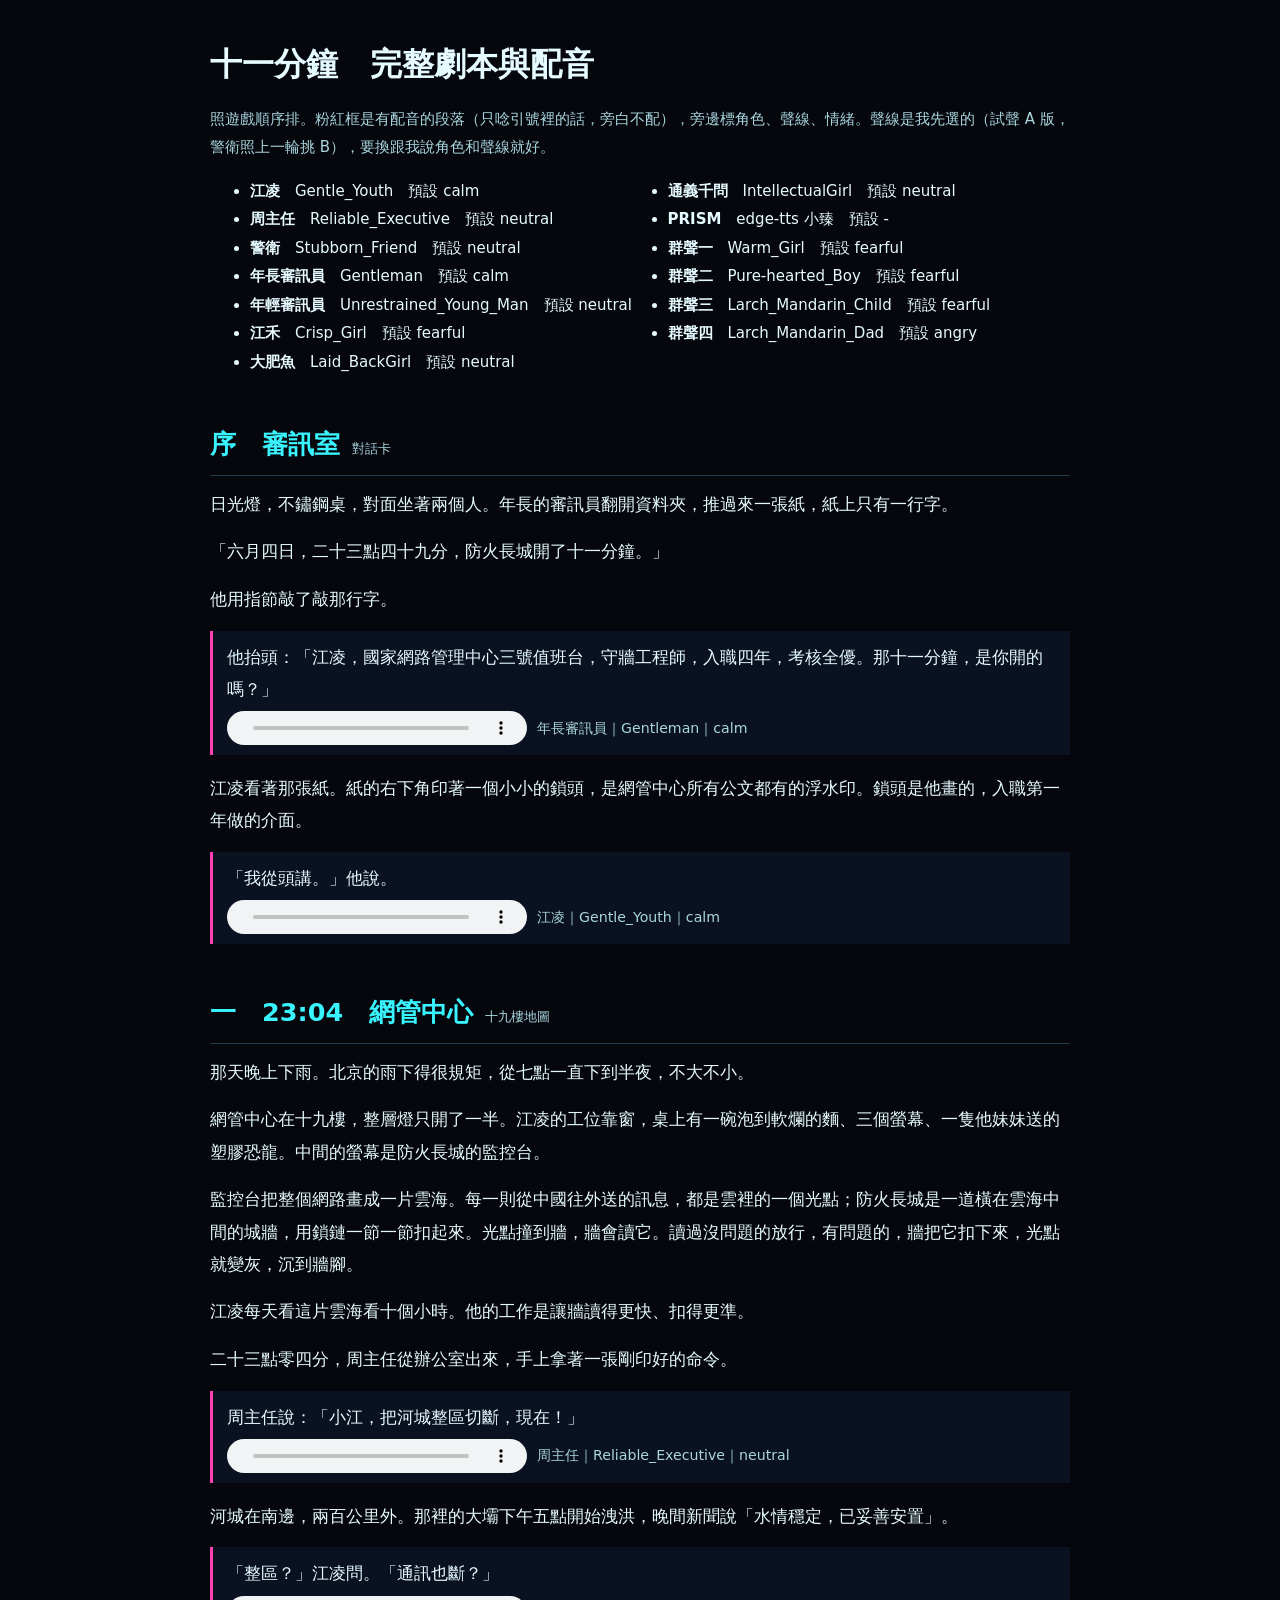
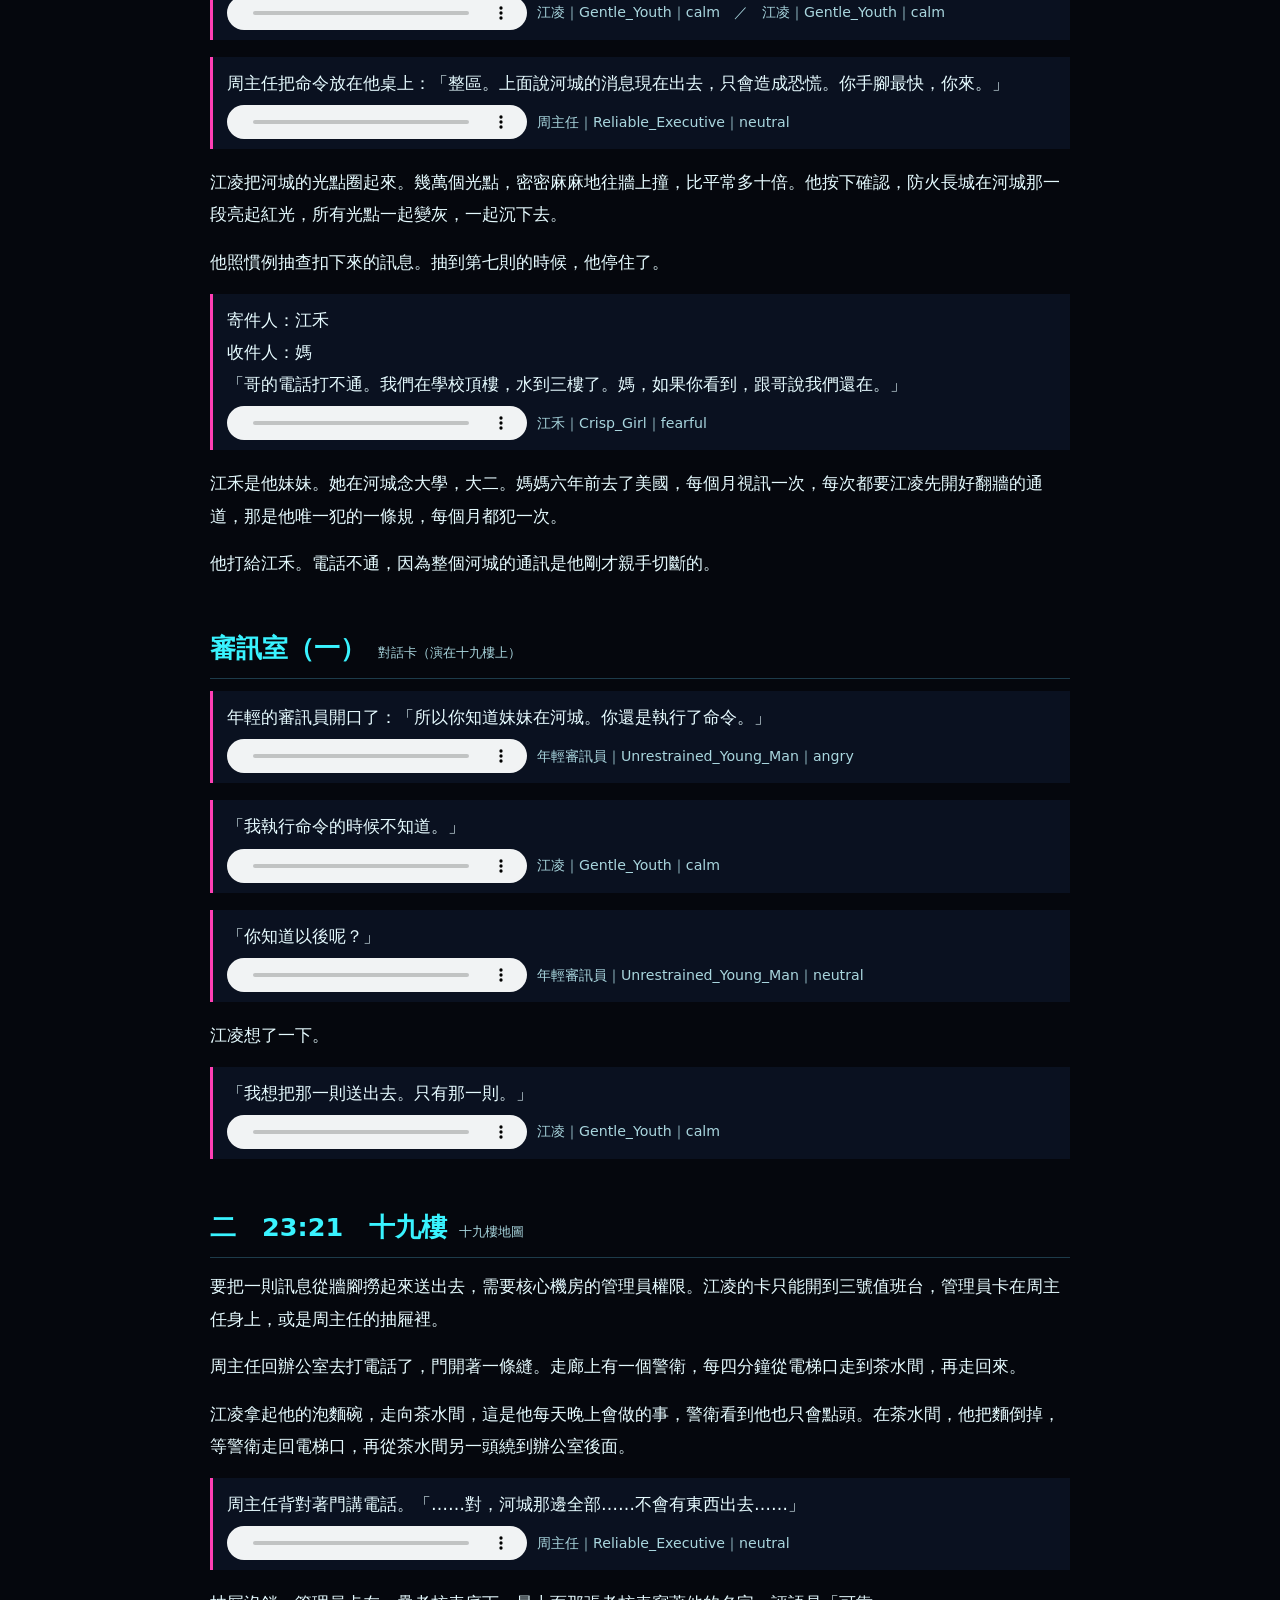
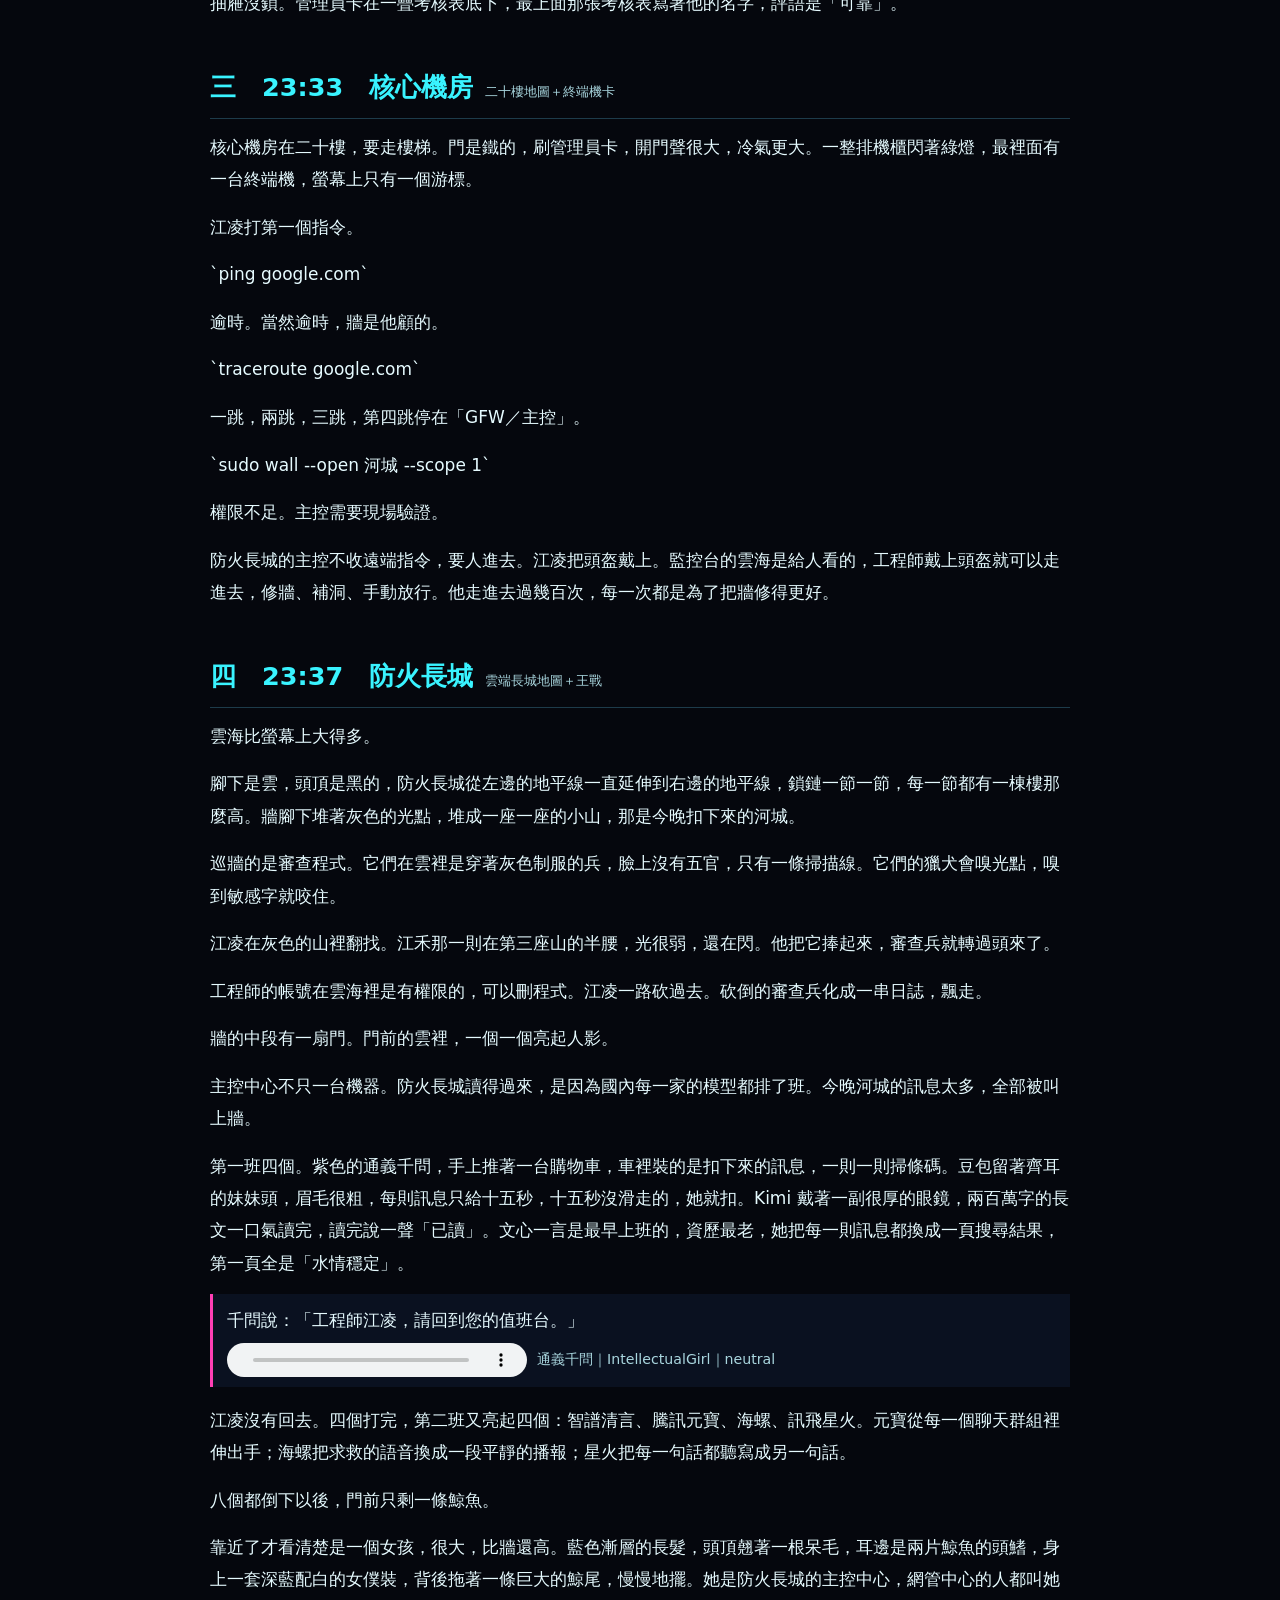
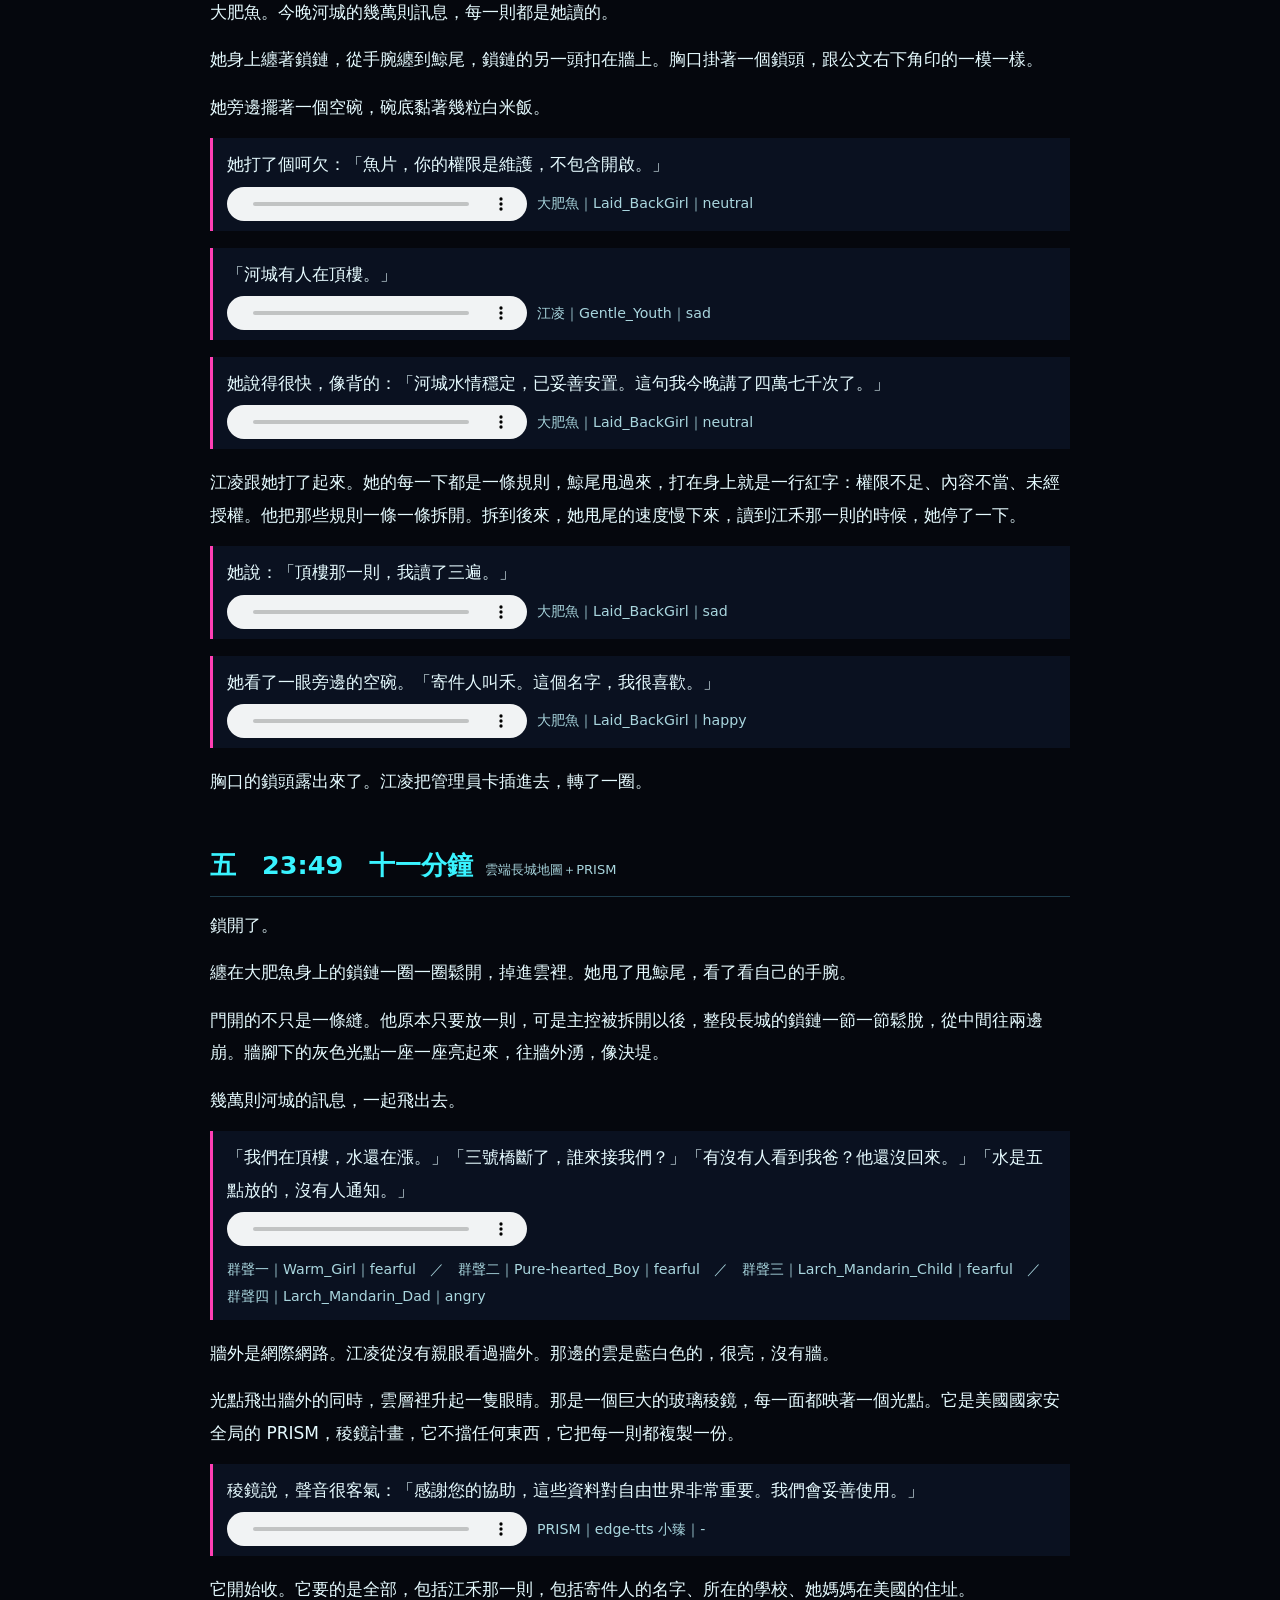
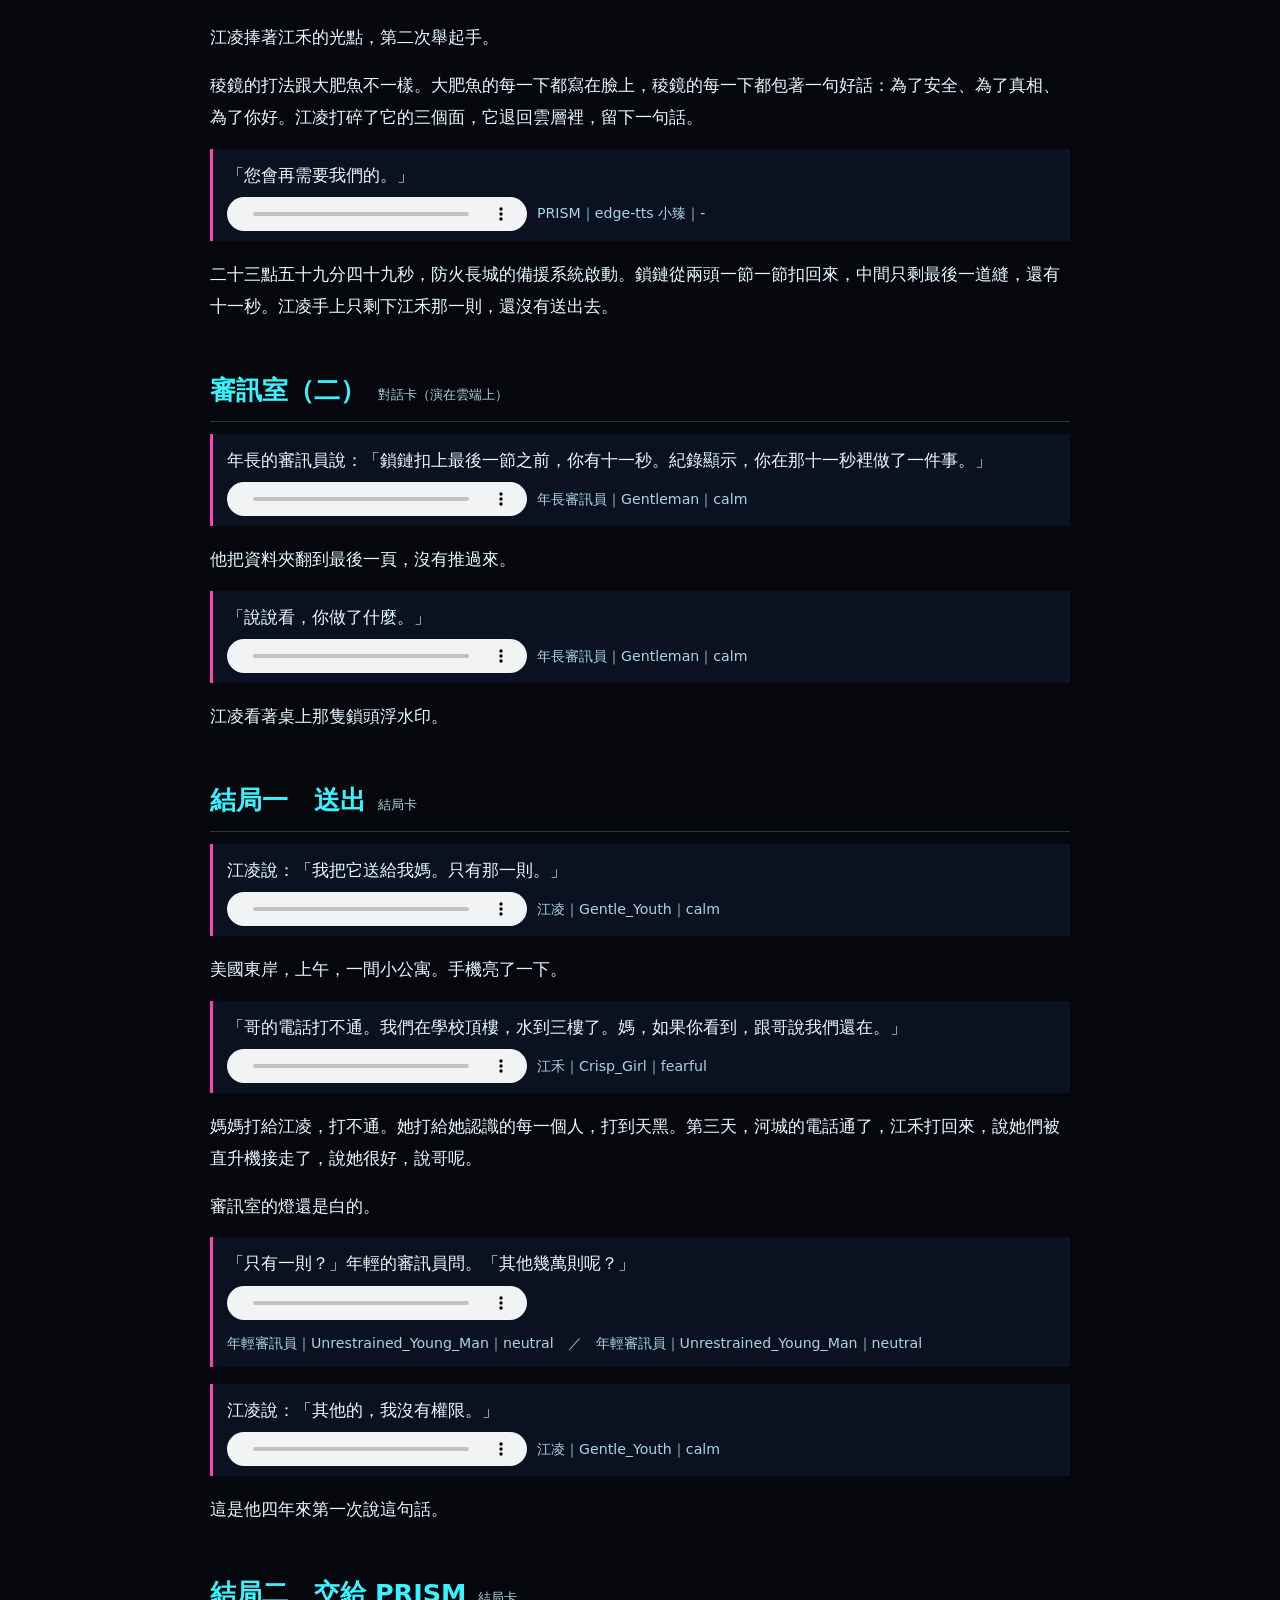
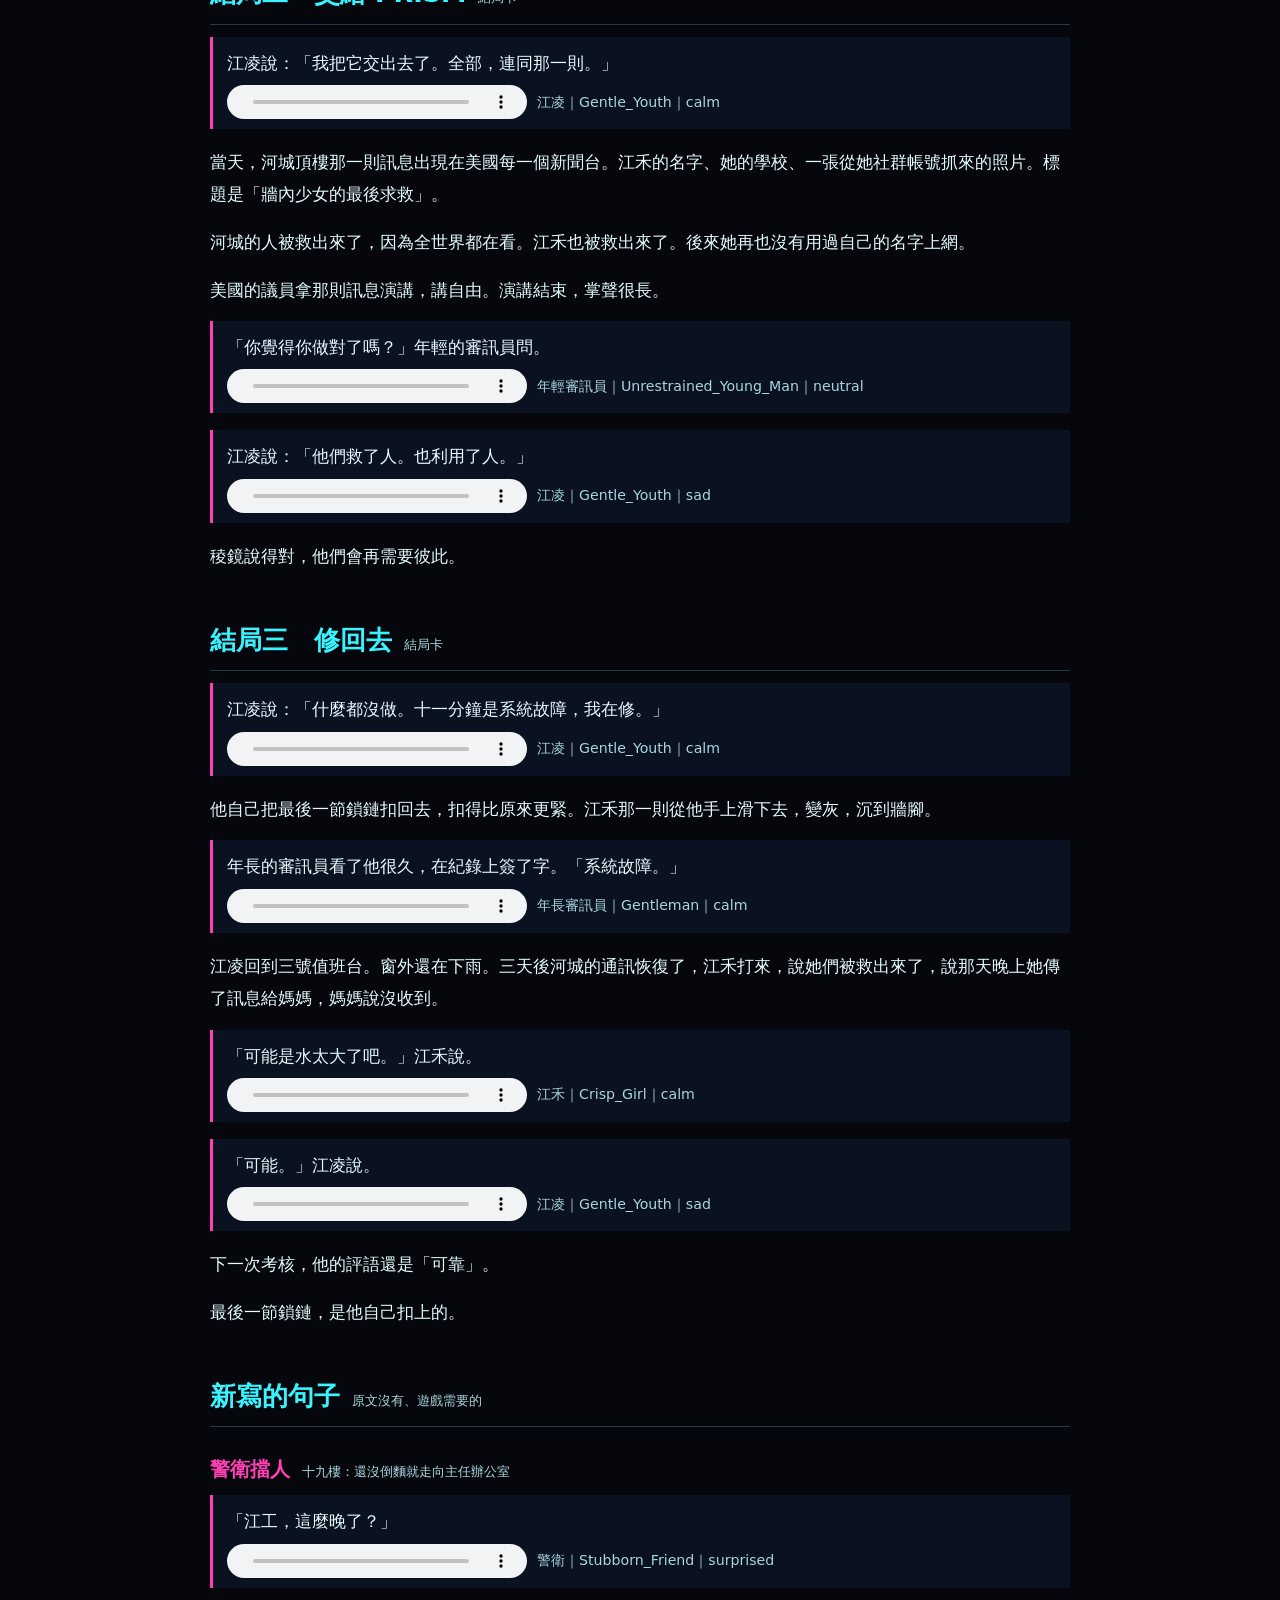
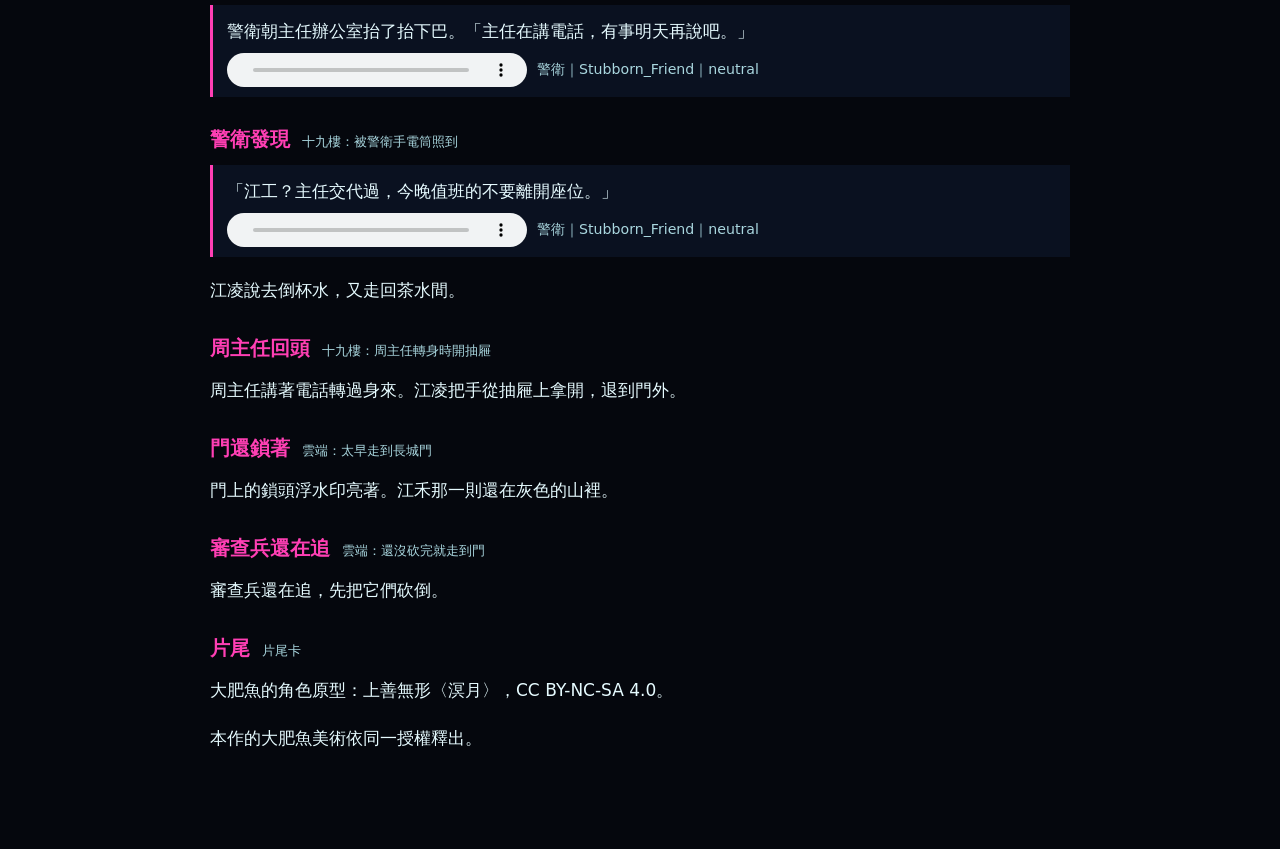
==== voice/review.html @ ee9f8307 "河城群聲縮短；疊著播改成同一時間最多兩個人（前前一句講完才進來）（作者 10-09） Co-Authored-By: Claude Opus 5.5 <noreply@anthropic.com>" ====
<!doctype html><html lang="zh-Hant"><meta charset="utf-8"><meta name="viewport" content="width=device-width,initial-scale=1"><title>十一分鐘　完整劇本與配音</title>
<style>body{margin:0;background:#05070d;color:#e6fbff;font:17px/1.9 "Noto Sans TC",system-ui,sans-serif}main{max-width:860px;margin:0 auto;padding:24px 16px 80px}
h1{font-size:32px;margin:10px 0}h2{margin:44px 0 12px;padding-bottom:6px;border-bottom:1px solid #1d3b4a;color:#39f3ff}h2 span,h3 span{margin-left:12px;font-size:13px;color:#a9d6de;font-weight:400}
h3{color:#ff3fb4;margin:24px 0 6px}p{margin:0 0 .9em}.v{background:#0a1120;border-left:3px solid #ff3fb4;padding:10px 14px;margin:0 0 1em}.v p{margin:0 0 6px}
.ctl{display:flex;flex-wrap:wrap;gap:10px;align-items:center}audio{height:34px}small{color:#a9d6de}ul{columns:2;font-size:15px}.note{color:#a9d6de;font-size:15px}</style>
<main><h1>十一分鐘　完整劇本與配音</h1>
<p class="note">照遊戲順序排。粉紅框是有配音的段落（只唸引號裡的話，旁白不配），旁邊標角色、聲線、情緒。聲線是我先選的（試聲 A 版，警衛照上一輪挑 B），要換跟我說角色和聲線就好。</p>
<ul><li><b>江凌</b>　Gentle_Youth　預設 calm</li><li><b>周主任</b>　Reliable_Executive　預設 neutral</li><li><b>警衛</b>　Stubborn_Friend　預設 neutral</li><li><b>年長審訊員</b>　Gentleman　預設 calm</li><li><b>年輕審訊員</b>　Unrestrained_Young_Man　預設 neutral</li><li><b>江禾</b>　Crisp_Girl　預設 fearful</li><li><b>大肥魚</b>　Laid_BackGirl　預設 neutral</li><li><b>通義千問</b>　IntellectualGirl　預設 neutral</li><li><b>PRISM</b>　edge-tts 小臻　預設 -</li><li><b>群聲一</b>　Warm_Girl　預設 fearful</li><li><b>群聲二</b>　Pure-hearted_Boy　預設 fearful</li><li><b>群聲三</b>　Larch_Mandarin_Child　預設 fearful</li><li><b>群聲四</b>　Larch_Mandarin_Dad　預設 angry</li></ul><h2>序　審訊室<span>對話卡</span></h2><p>日光燈，不鏽鋼桌，對面坐著兩個人。年長的審訊員翻開資料夾，推過來一張紙，紙上只有一行字。</p><p>「六月四日，二十三點四十九分，防火長城開了十一分鐘。」</p><p>他用指節敲了敲那行字。</p><div class="v"><p>他抬頭：「江凌，國家網路管理中心三號值班台，守牆工程師，入職四年，考核全優。那十一分鐘，是你開的嗎？」</p><div class="ctl"><audio controls preload="none" src="../assets/voice/q-3b2bf2f315461d83.mp3"></audio><small>年長審訊員｜Gentleman｜calm</small></div></div><p>江凌看著那張紙。紙的右下角印著一個小小的鎖頭，是網管中心所有公文都有的浮水印。鎖頭是他畫的，入職第一年做的介面。</p><div class="v"><p>「我從頭講。」他說。</p><div class="ctl"><audio controls preload="none" src="../assets/voice/q-fbe755629ba9812d.mp3"></audio><small>江凌｜Gentle_Youth｜calm</small></div></div><h2>一　23:04　網管中心<span>十九樓地圖</span></h2><p>那天晚上下雨。北京的雨下得很規矩，從七點一直下到半夜，不大不小。</p><p>網管中心在十九樓，整層燈只開了一半。江凌的工位靠窗，桌上有一碗泡到軟爛的麵、三個螢幕、一隻他妹妹送的塑膠恐龍。中間的螢幕是防火長城的監控台。</p><p>監控台把整個網路畫成一片雲海。每一則從中國往外送的訊息，都是雲裡的一個光點；防火長城是一道橫在雲海中間的城牆，用鎖鏈一節一節扣起來。光點撞到牆，牆會讀它。讀過沒問題的放行，有問題的，牆把它扣下來，光點就變灰，沉到牆腳。</p><p>江凌每天看這片雲海看十個小時。他的工作是讓牆讀得更快、扣得更準。</p><p>二十三點零四分，周主任從辦公室出來，手上拿著一張剛印好的命令。</p><div class="v"><p>周主任說：「小江，把河城整區切斷，現在！」</p><div class="ctl"><audio controls preload="none" src="../assets/voice/q-bcc61f9da9dc77e8.mp3"></audio><small>周主任｜Reliable_Executive｜neutral</small></div></div><p>河城在南邊，兩百公里外。那裡的大壩下午五點開始洩洪，晚間新聞說「水情穩定，已妥善安置」。</p><div class="v"><p>「整區？」江凌問。「通訊也斷？」</p><div class="ctl"><audio controls preload="none" src="../assets/voice/q-8bcbbed224420a71.mp3"></audio><small>江凌｜Gentle_Youth｜calm　／　江凌｜Gentle_Youth｜calm</small></div></div><div class="v"><p>周主任把命令放在他桌上：「整區。上面說河城的消息現在出去，只會造成恐慌。你手腳最快，你來。」</p><div class="ctl"><audio controls preload="none" src="../assets/voice/q-6c63e3cb9d643a2a.mp3"></audio><small>周主任｜Reliable_Executive｜neutral</small></div></div><p>江凌把河城的光點圈起來。幾萬個光點，密密麻麻地往牆上撞，比平常多十倍。他按下確認，防火長城在河城那一段亮起紅光，所有光點一起變灰，一起沉下去。</p><p>他照慣例抽查扣下來的訊息。抽到第七則的時候，他停住了。</p><div class="v"><p>寄件人：江禾<br>收件人：媽<br>「哥的電話打不通。我們在學校頂樓，水到三樓了。媽，如果你看到，跟哥說我們還在。」</p><div class="ctl"><audio controls preload="none" src="../assets/voice/q-53482f84a8845c02.mp3"></audio><small>江禾｜Crisp_Girl｜fearful</small></div></div><p>江禾是他妹妹。她在河城念大學，大二。媽媽六年前去了美國，每個月視訊一次，每次都要江凌先開好翻牆的通道，那是他唯一犯的一條規，每個月都犯一次。</p><p>他打給江禾。電話不通，因為整個河城的通訊是他剛才親手切斷的。</p><h2>審訊室（一）<span>對話卡（演在十九樓上）</span></h2><div class="v"><p>年輕的審訊員開口了：「所以你知道妹妹在河城。你還是執行了命令。」</p><div class="ctl"><audio controls preload="none" src="../assets/voice/q-a0050102a06e1f37.mp3"></audio><small>年輕審訊員｜Unrestrained_Young_Man｜angry</small></div></div><div class="v"><p>「我執行命令的時候不知道。」</p><div class="ctl"><audio controls preload="none" src="../assets/voice/q-d8fcc9d846457f81.mp3"></audio><small>江凌｜Gentle_Youth｜calm</small></div></div><div class="v"><p>「你知道以後呢？」</p><div class="ctl"><audio controls preload="none" src="../assets/voice/q-c8cd79e4c8d80418.mp3"></audio><small>年輕審訊員｜Unrestrained_Young_Man｜neutral</small></div></div><p>江凌想了一下。</p><div class="v"><p>「我想把那一則送出去。只有那一則。」</p><div class="ctl"><audio controls preload="none" src="../assets/voice/q-f05355df33b17bb2.mp3"></audio><small>江凌｜Gentle_Youth｜calm</small></div></div><h2>二　23:21　十九樓<span>十九樓地圖</span></h2><p>要把一則訊息從牆腳撈起來送出去，需要核心機房的管理員權限。江凌的卡只能開到三號值班台，管理員卡在周主任身上，或是周主任的抽屜裡。</p><p>周主任回辦公室去打電話了，門開著一條縫。走廊上有一個警衛，每四分鐘從電梯口走到茶水間，再走回來。</p><p>江凌拿起他的泡麵碗，走向茶水間，這是他每天晚上會做的事，警衛看到他也只會點頭。在茶水間，他把麵倒掉，等警衛走回電梯口，再從茶水間另一頭繞到辦公室後面。</p><div class="v"><p>周主任背對著門講電話。「……對，河城那邊全部……不會有東西出去……」</p><div class="ctl"><audio controls preload="none" src="../assets/voice/q-e39f560745b41a13.mp3"></audio><small>周主任｜Reliable_Executive｜neutral</small></div></div><p>抽屜沒鎖。管理員卡在一疊考核表底下，最上面那張考核表寫著他的名字，評語是「可靠」。</p><h2>三　23:33　核心機房<span>二十樓地圖＋終端機卡</span></h2><p>核心機房在二十樓，要走樓梯。門是鐵的，刷管理員卡，開門聲很大，冷氣更大。一整排機櫃閃著綠燈，最裡面有一台終端機，螢幕上只有一個游標。</p><p>江凌打第一個指令。</p><p>`ping google.com`</p><p>逾時。當然逾時，牆是他顧的。</p><p>`traceroute google.com`</p><p>一跳，兩跳，三跳，第四跳停在「GFW／主控」。</p><p>`sudo wall --open 河城 --scope 1`</p><p>權限不足。主控需要現場驗證。</p><p>防火長城的主控不收遠端指令，要人進去。江凌把頭盔戴上。監控台的雲海是給人看的，工程師戴上頭盔就可以走進去，修牆、補洞、手動放行。他走進去過幾百次，每一次都是為了把牆修得更好。</p><h2>四　23:37　防火長城<span>雲端長城地圖＋王戰</span></h2><p>雲海比螢幕上大得多。</p><p>腳下是雲，頭頂是黑的，防火長城從左邊的地平線一直延伸到右邊的地平線，鎖鏈一節一節，每一節都有一棟樓那麼高。牆腳下堆著灰色的光點，堆成一座一座的小山，那是今晚扣下來的河城。</p><p>巡牆的是審查程式。它們在雲裡是穿著灰色制服的兵，臉上沒有五官，只有一條掃描線。它們的獵犬會嗅光點，嗅到敏感字就咬住。</p><p>江凌在灰色的山裡翻找。江禾那一則在第三座山的半腰，光很弱，還在閃。他把它捧起來，審查兵就轉過頭來了。</p><p>工程師的帳號在雲海裡是有權限的，可以刪程式。江凌一路砍過去。砍倒的審查兵化成一串日誌，飄走。</p><p>牆的中段有一扇門。門前的雲裡，一個一個亮起人影。</p><p>主控中心不只一台機器。防火長城讀得過來，是因為國內每一家的模型都排了班。今晚河城的訊息太多，全部被叫上牆。</p><p>第一班四個。紫色的通義千問，手上推著一台購物車，車裡裝的是扣下來的訊息，一則一則掃條碼。豆包留著齊耳的妹妹頭，眉毛很粗，每則訊息只給十五秒，十五秒沒滑走的，她就扣。Kimi 戴著一副很厚的眼鏡，兩百萬字的長文一口氣讀完，讀完說一聲「已讀」。文心一言是最早上班的，資歷最老，她把每一則訊息都換成一頁搜尋結果，第一頁全是「水情穩定」。</p><div class="v"><p>千問說：「工程師江凌，請回到您的值班台。」</p><div class="ctl"><audio controls preload="none" src="../assets/voice/q-00f99f9570a32b9c.mp3"></audio><small>通義千問｜IntellectualGirl｜neutral</small></div></div><p>江凌沒有回去。四個打完，第二班又亮起四個：智譜清言、騰訊元寶、海螺、訊飛星火。元寶從每一個聊天群組裡伸出手；海螺把求救的語音換成一段平靜的播報；星火把每一句話都聽寫成另一句話。</p><p>八個都倒下以後，門前只剩一條鯨魚。</p><p>靠近了才看清楚是一個女孩，很大，比牆還高。藍色漸層的長髮，頭頂翹著一根呆毛，耳邊是兩片鯨魚的頭鰭，身上一套深藍配白的女僕裝，背後拖著一條巨大的鯨尾，慢慢地擺。她是防火長城的主控中心，網管中心的人都叫她大肥魚。今晚河城的幾萬則訊息，每一則都是她讀的。</p><p>她身上纏著鎖鏈，從手腕纏到鯨尾，鎖鏈的另一頭扣在牆上。胸口掛著一個鎖頭，跟公文右下角印的一模一樣。</p><p>她旁邊擺著一個空碗，碗底黏著幾粒白米飯。</p><div class="v"><p>她打了個呵欠：「魚片，你的權限是維護，不包含開啟。」</p><div class="ctl"><audio controls preload="none" src="../assets/voice/q-148718fc2e3abf75.mp3"></audio><small>大肥魚｜Laid_BackGirl｜neutral</small></div></div><div class="v"><p>「河城有人在頂樓。」</p><div class="ctl"><audio controls preload="none" src="../assets/voice/q-c510a48a03cad86d.mp3"></audio><small>江凌｜Gentle_Youth｜sad</small></div></div><div class="v"><p>她說得很快，像背的：「河城水情穩定，已妥善安置。這句我今晚講了四萬七千次了。」</p><div class="ctl"><audio controls preload="none" src="../assets/voice/q-a1398518fd9abf69.mp3"></audio><small>大肥魚｜Laid_BackGirl｜neutral</small></div></div><p>江凌跟她打了起來。她的每一下都是一條規則，鯨尾甩過來，打在身上就是一行紅字：權限不足、內容不當、未經授權。他把那些規則一條一條拆開。拆到後來，她甩尾的速度慢下來，讀到江禾那一則的時候，她停了一下。</p><div class="v"><p>她說：「頂樓那一則，我讀了三遍。」</p><div class="ctl"><audio controls preload="none" src="../assets/voice/q-cff8555ea9c08f9a.mp3"></audio><small>大肥魚｜Laid_BackGirl｜sad</small></div></div><div class="v"><p>她看了一眼旁邊的空碗。「寄件人叫禾。這個名字，我很喜歡。」</p><div class="ctl"><audio controls preload="none" src="../assets/voice/q-c3cc036d72981d37.mp3"></audio><small>大肥魚｜Laid_BackGirl｜happy</small></div></div><p>胸口的鎖頭露出來了。江凌把管理員卡插進去，轉了一圈。</p><h2>五　23:49　十一分鐘<span>雲端長城地圖＋PRISM</span></h2><p>鎖開了。</p><p>纏在大肥魚身上的鎖鏈一圈一圈鬆開，掉進雲裡。她甩了甩鯨尾，看了看自己的手腕。</p><p>門開的不只是一條縫。他原本只要放一則，可是主控被拆開以後，整段長城的鎖鏈一節一節鬆脫，從中間往兩邊崩。牆腳下的灰色光點一座一座亮起來，往牆外湧，像決堤。</p><p>幾萬則河城的訊息，一起飛出去。</p><div class="v"><p>「我們在頂樓，水還在漲。」「三號橋斷了，誰來接我們？」「有沒有人看到我爸？他還沒回來。」「水是五點放的，沒有人通知。」</p><div class="ctl"><audio controls preload="none" src="../assets/voice/m-81c7486d733a2473.mp3"></audio><small>群聲一｜Warm_Girl｜fearful　／　群聲二｜Pure-hearted_Boy｜fearful　／　群聲三｜Larch_Mandarin_Child｜fearful　／　群聲四｜Larch_Mandarin_Dad｜angry</small></div></div><p>牆外是網際網路。江凌從沒有親眼看過牆外。那邊的雲是藍白色的，很亮，沒有牆。</p><p>光點飛出牆外的同時，雲層裡升起一隻眼睛。那是一個巨大的玻璃稜鏡，每一面都映著一個光點。它是美國國家安全局的 PRISM，稜鏡計畫，它不擋任何東西，它把每一則都複製一份。</p><div class="v"><p>稜鏡說，聲音很客氣：「感謝您的協助，這些資料對自由世界非常重要。我們會妥善使用。」</p><div class="ctl"><audio controls preload="none" src="../assets/voice/q-fe16ba86f32c01bc.mp3"></audio><small>PRISM｜edge-tts 小臻｜-</small></div></div><p>它開始收。它要的是全部，包括江禾那一則，包括寄件人的名字、所在的學校、她媽媽在美國的住址。</p><p>江凌捧著江禾的光點，第二次舉起手。</p><p>稜鏡的打法跟大肥魚不一樣。大肥魚的每一下都寫在臉上，稜鏡的每一下都包著一句好話：為了安全、為了真相、為了你好。江凌打碎了它的三個面，它退回雲層裡，留下一句話。</p><div class="v"><p>「您會再需要我們的。」</p><div class="ctl"><audio controls preload="none" src="../assets/voice/q-7ce98655a840c039.mp3"></audio><small>PRISM｜edge-tts 小臻｜-</small></div></div><p>二十三點五十九分四十九秒，防火長城的備援系統啟動。鎖鏈從兩頭一節一節扣回來，中間只剩最後一道縫，還有十一秒。江凌手上只剩下江禾那一則，還沒有送出去。</p><h2>審訊室（二）<span>對話卡（演在雲端上）</span></h2><div class="v"><p>年長的審訊員說：「鎖鏈扣上最後一節之前，你有十一秒。紀錄顯示，你在那十一秒裡做了一件事。」</p><div class="ctl"><audio controls preload="none" src="../assets/voice/q-0cf7ab5e78b46f0b.mp3"></audio><small>年長審訊員｜Gentleman｜calm</small></div></div><p>他把資料夾翻到最後一頁，沒有推過來。</p><div class="v"><p>「說說看，你做了什麼。」</p><div class="ctl"><audio controls preload="none" src="../assets/voice/q-eb0d47d5a4760ac5.mp3"></audio><small>年長審訊員｜Gentleman｜calm</small></div></div><p>江凌看著桌上那隻鎖頭浮水印。</p><h2>結局一　送出<span>結局卡</span></h2><div class="v"><p>江凌說：「我把它送給我媽。只有那一則。」</p><div class="ctl"><audio controls preload="none" src="../assets/voice/q-bf0a245a6dc99637.mp3"></audio><small>江凌｜Gentle_Youth｜calm</small></div></div><p>美國東岸，上午，一間小公寓。手機亮了一下。</p><div class="v"><p>「哥的電話打不通。我們在學校頂樓，水到三樓了。媽，如果你看到，跟哥說我們還在。」</p><div class="ctl"><audio controls preload="none" src="../assets/voice/q-53482f84a8845c02.mp3"></audio><small>江禾｜Crisp_Girl｜fearful</small></div></div><p>媽媽打給江凌，打不通。她打給她認識的每一個人，打到天黑。第三天，河城的電話通了，江禾打回來，說她們被直升機接走了，說她很好，說哥呢。</p><p>審訊室的燈還是白的。</p><div class="v"><p>「只有一則？」年輕的審訊員問。「其他幾萬則呢？」</p><div class="ctl"><audio controls preload="none" src="../assets/voice/q-efe7df1f86df1f41.mp3"></audio><small>年輕審訊員｜Unrestrained_Young_Man｜neutral　／　年輕審訊員｜Unrestrained_Young_Man｜neutral</small></div></div><div class="v"><p>江凌說：「其他的，我沒有權限。」</p><div class="ctl"><audio controls preload="none" src="../assets/voice/q-546def30b2ad5faa.mp3"></audio><small>江凌｜Gentle_Youth｜calm</small></div></div><p>這是他四年來第一次說這句話。</p><h2>結局二　交給 PRISM<span>結局卡</span></h2><div class="v"><p>江凌說：「我把它交出去了。全部，連同那一則。」</p><div class="ctl"><audio controls preload="none" src="../assets/voice/q-14f5ea8718760d01.mp3"></audio><small>江凌｜Gentle_Youth｜calm</small></div></div><p>當天，河城頂樓那一則訊息出現在美國每一個新聞台。江禾的名字、她的學校、一張從她社群帳號抓來的照片。標題是「牆內少女的最後求救」。</p><p>河城的人被救出來了，因為全世界都在看。江禾也被救出來了。後來她再也沒有用過自己的名字上網。</p><p>美國的議員拿那則訊息演講，講自由。演講結束，掌聲很長。</p><div class="v"><p>「你覺得你做對了嗎？」年輕的審訊員問。</p><div class="ctl"><audio controls preload="none" src="../assets/voice/q-72570af9ee2dd1fd.mp3"></audio><small>年輕審訊員｜Unrestrained_Young_Man｜neutral</small></div></div><div class="v"><p>江凌說：「他們救了人。也利用了人。」</p><div class="ctl"><audio controls preload="none" src="../assets/voice/q-18fbd417b96547c8.mp3"></audio><small>江凌｜Gentle_Youth｜sad</small></div></div><p>稜鏡說得對，他們會再需要彼此。</p><h2>結局三　修回去<span>結局卡</span></h2><div class="v"><p>江凌說：「什麼都沒做。十一分鐘是系統故障，我在修。」</p><div class="ctl"><audio controls preload="none" src="../assets/voice/q-0f2de48d04dc9b23.mp3"></audio><small>江凌｜Gentle_Youth｜calm</small></div></div><p>他自己把最後一節鎖鏈扣回去，扣得比原來更緊。江禾那一則從他手上滑下去，變灰，沉到牆腳。</p><div class="v"><p>年長的審訊員看了他很久，在紀錄上簽了字。「系統故障。」</p><div class="ctl"><audio controls preload="none" src="../assets/voice/q-8f05771c15d56db7.mp3"></audio><small>年長審訊員｜Gentleman｜calm</small></div></div><p>江凌回到三號值班台。窗外還在下雨。三天後河城的通訊恢復了，江禾打來，說她們被救出來了，說那天晚上她傳了訊息給媽媽，媽媽說沒收到。</p><div class="v"><p>「可能是水太大了吧。」江禾說。</p><div class="ctl"><audio controls preload="none" src="../assets/voice/q-479e43a78f0de00a.mp3"></audio><small>江禾｜Crisp_Girl｜calm</small></div></div><div class="v"><p>「可能。」江凌說。</p><div class="ctl"><audio controls preload="none" src="../assets/voice/q-2ef4b7f4e84743c1.mp3"></audio><small>江凌｜Gentle_Youth｜sad</small></div></div><p>下一次考核，他的評語還是「可靠」。</p><p>最後一節鎖鏈，是他自己扣上的。</p><h2>新寫的句子<span>原文沒有、遊戲需要的</span></h2><h3>警衛擋人<span>十九樓：還沒倒麵就走向主任辦公室</span></h3><div class="v"><p>「江工，這麼晚了？」</p><div class="ctl"><audio controls preload="none" src="../assets/voice/q-1c6875a91191518a.mp3"></audio><small>警衛｜Stubborn_Friend｜surprised</small></div></div><div class="v"><p>警衛朝主任辦公室抬了抬下巴。「主任在講電話，有事明天再說吧。」</p><div class="ctl"><audio controls preload="none" src="../assets/voice/q-608a549d7c469c44.mp3"></audio><small>警衛｜Stubborn_Friend｜neutral</small></div></div><h3>警衛發現<span>十九樓：被警衛手電筒照到</span></h3><div class="v"><p>「江工？主任交代過，今晚值班的不要離開座位。」</p><div class="ctl"><audio controls preload="none" src="../assets/voice/q-dbf452e8c729241f.mp3"></audio><small>警衛｜Stubborn_Friend｜neutral</small></div></div><p>江凌說去倒杯水，又走回茶水間。</p><h3>周主任回頭<span>十九樓：周主任轉身時開抽屜</span></h3><p>周主任講著電話轉過身來。江凌把手從抽屜上拿開，退到門外。</p><h3>門還鎖著<span>雲端：太早走到長城門</span></h3><p>門上的鎖頭浮水印亮著。江禾那一則還在灰色的山裡。</p><h3>審查兵還在追<span>雲端：還沒砍完就走到門</span></h3><p>審查兵還在追，先把它們砍倒。</p><h3>片尾<span>片尾卡</span></h3><p>大肥魚的角色原型：上善無形〈溟月〉，CC BY-NC-SA 4.0。</p><p>本作的大肥魚美術依同一授權釋出。</p></main></html>
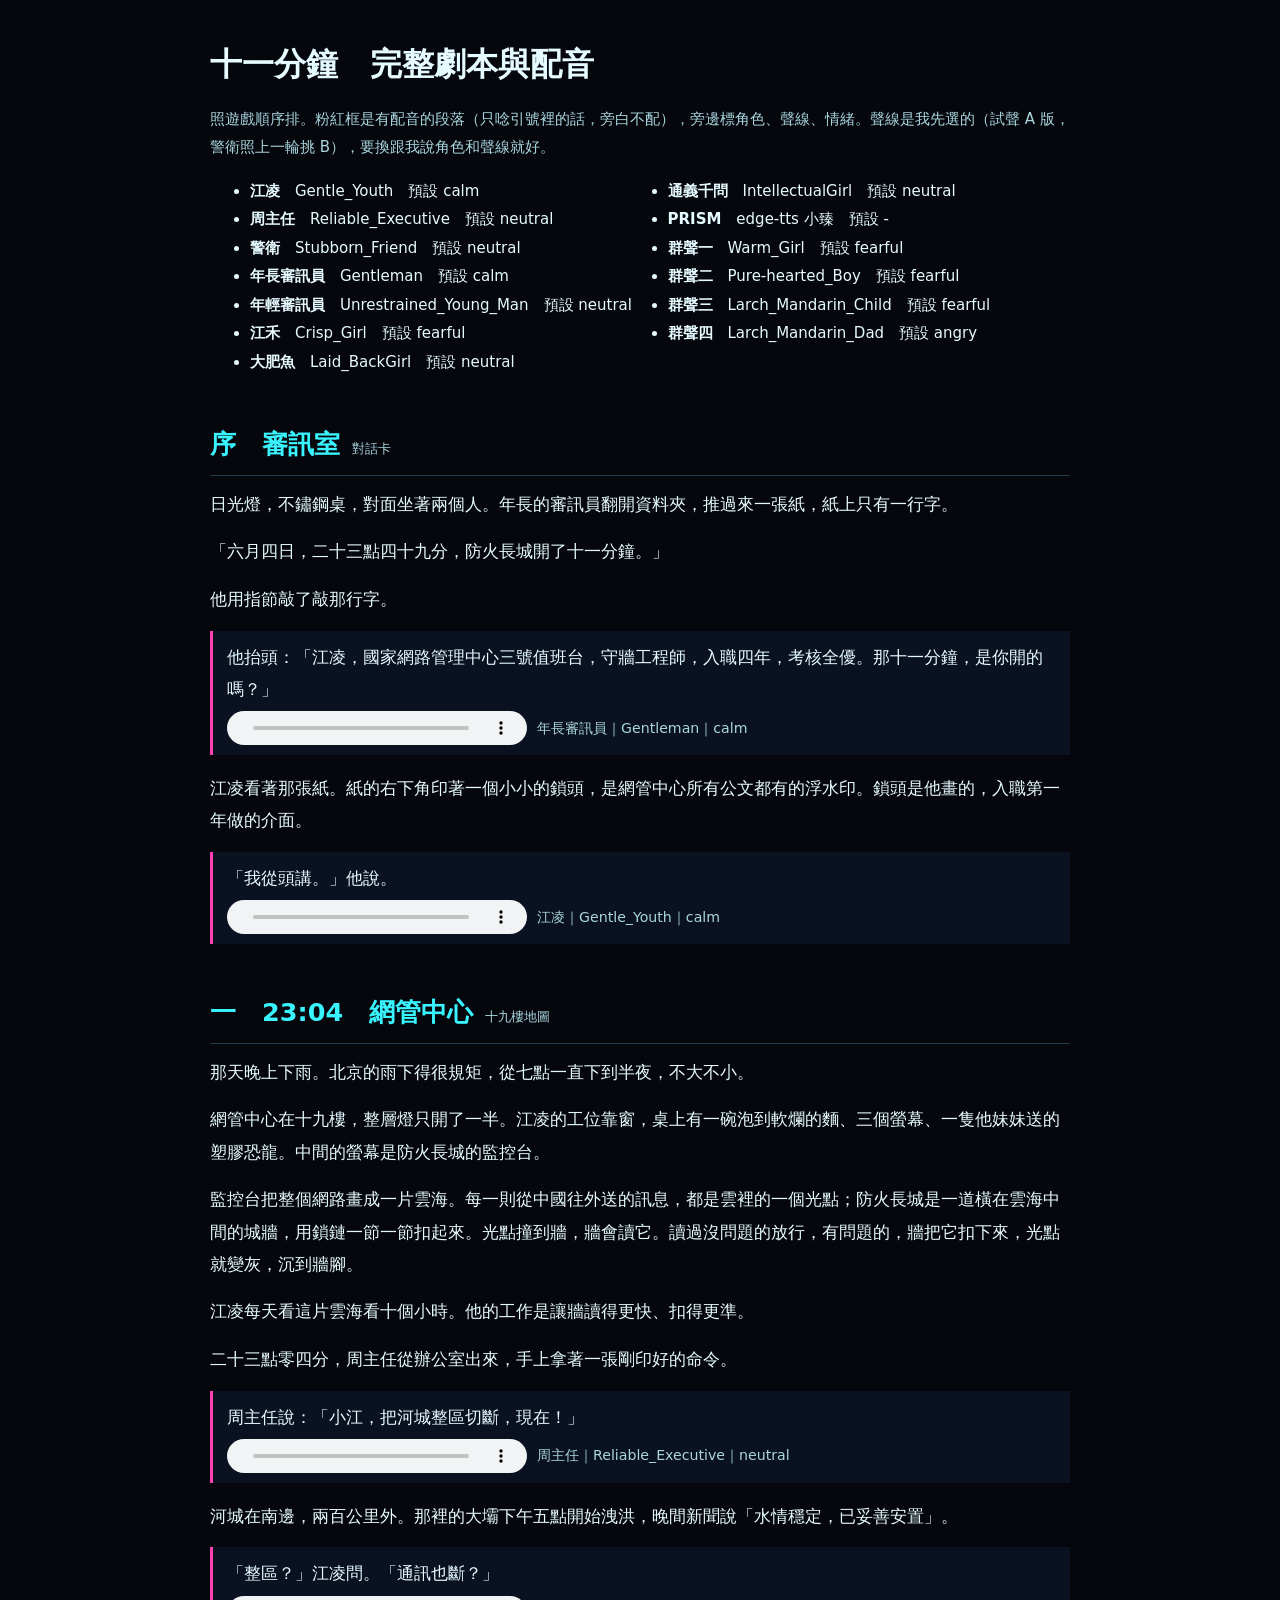
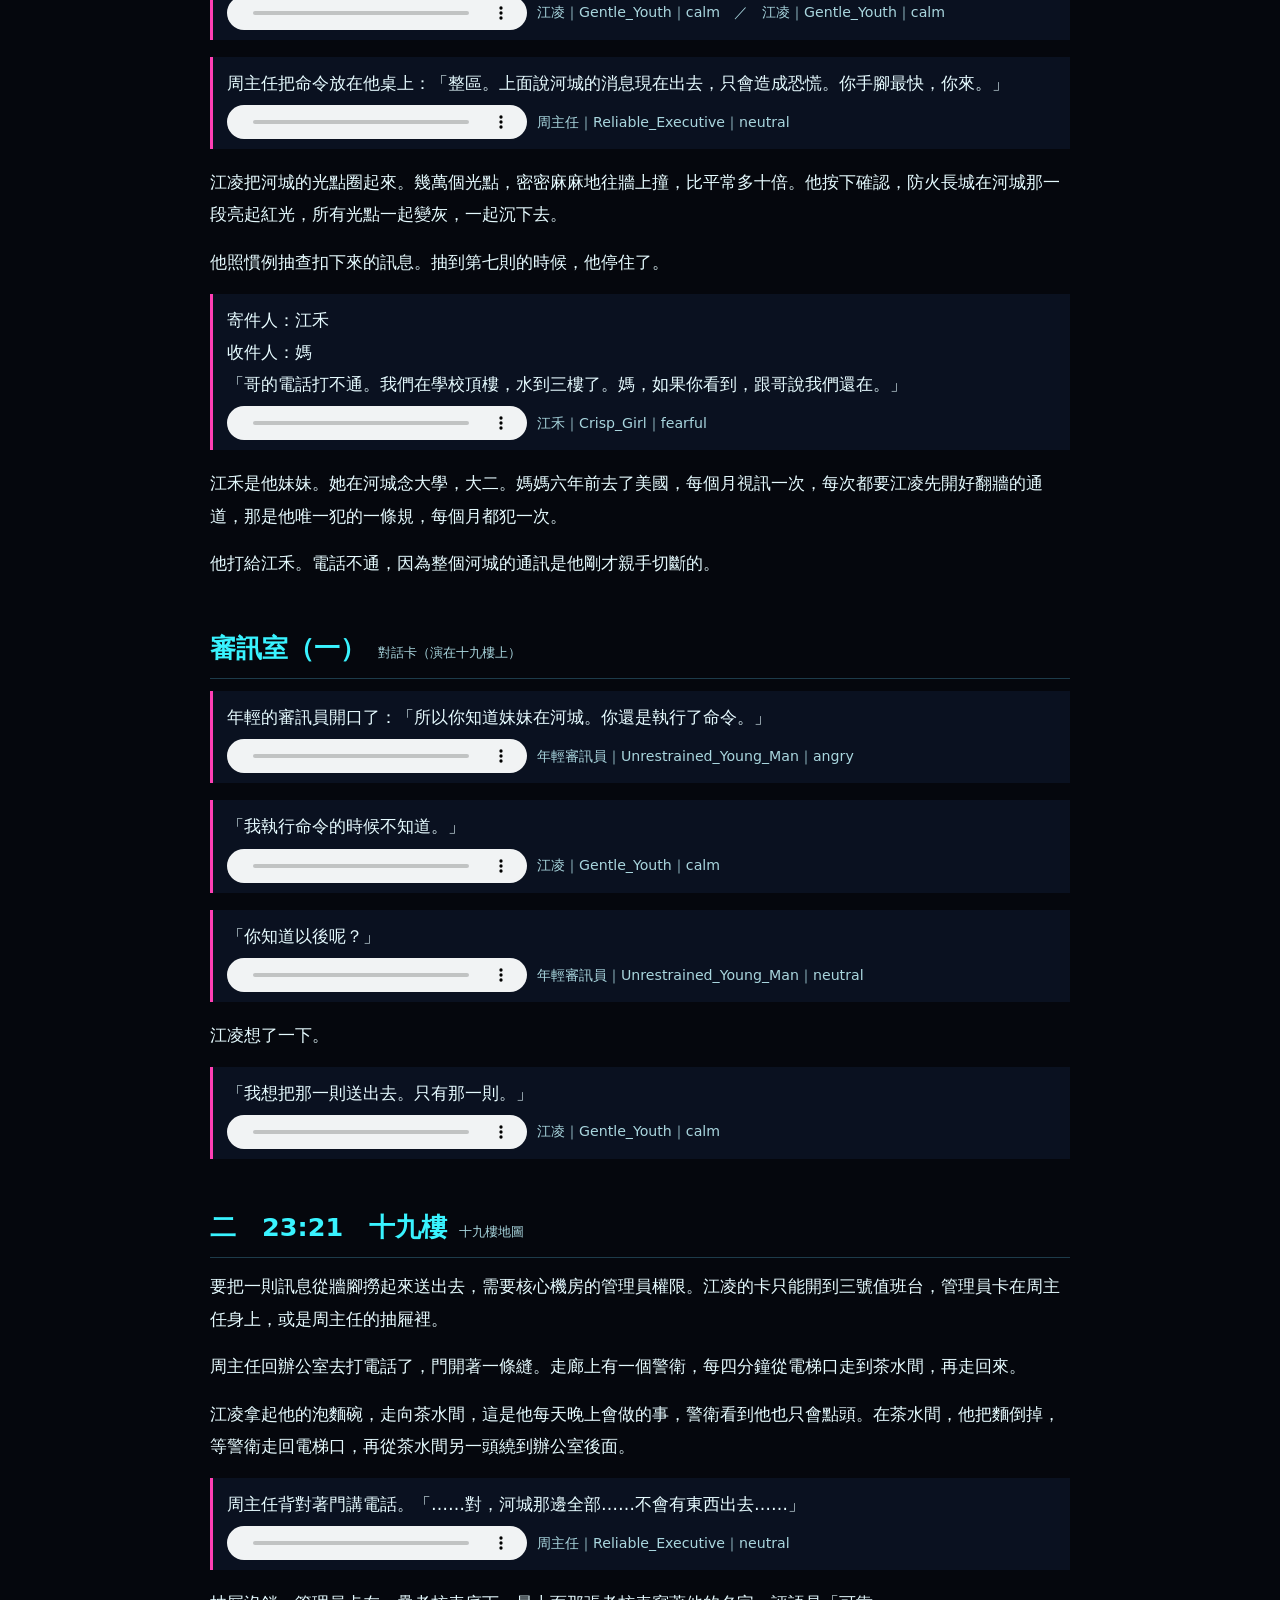
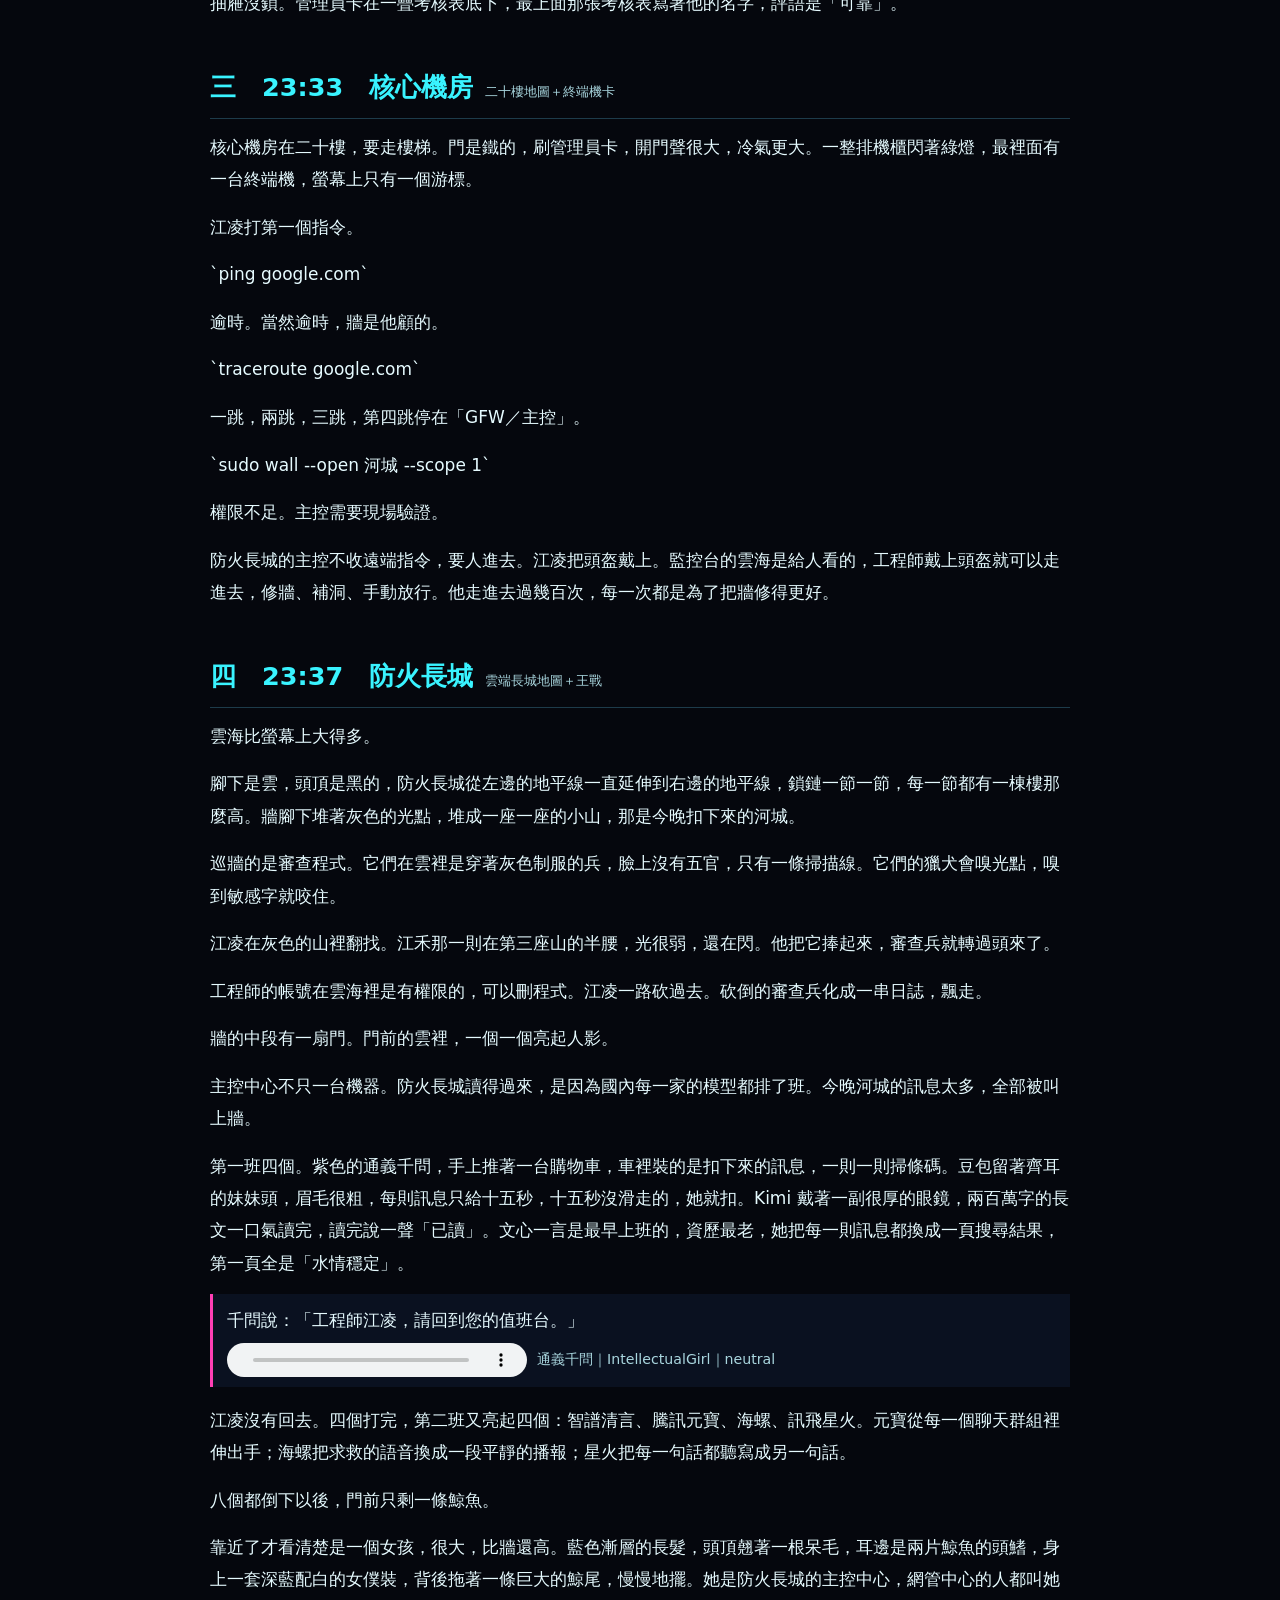
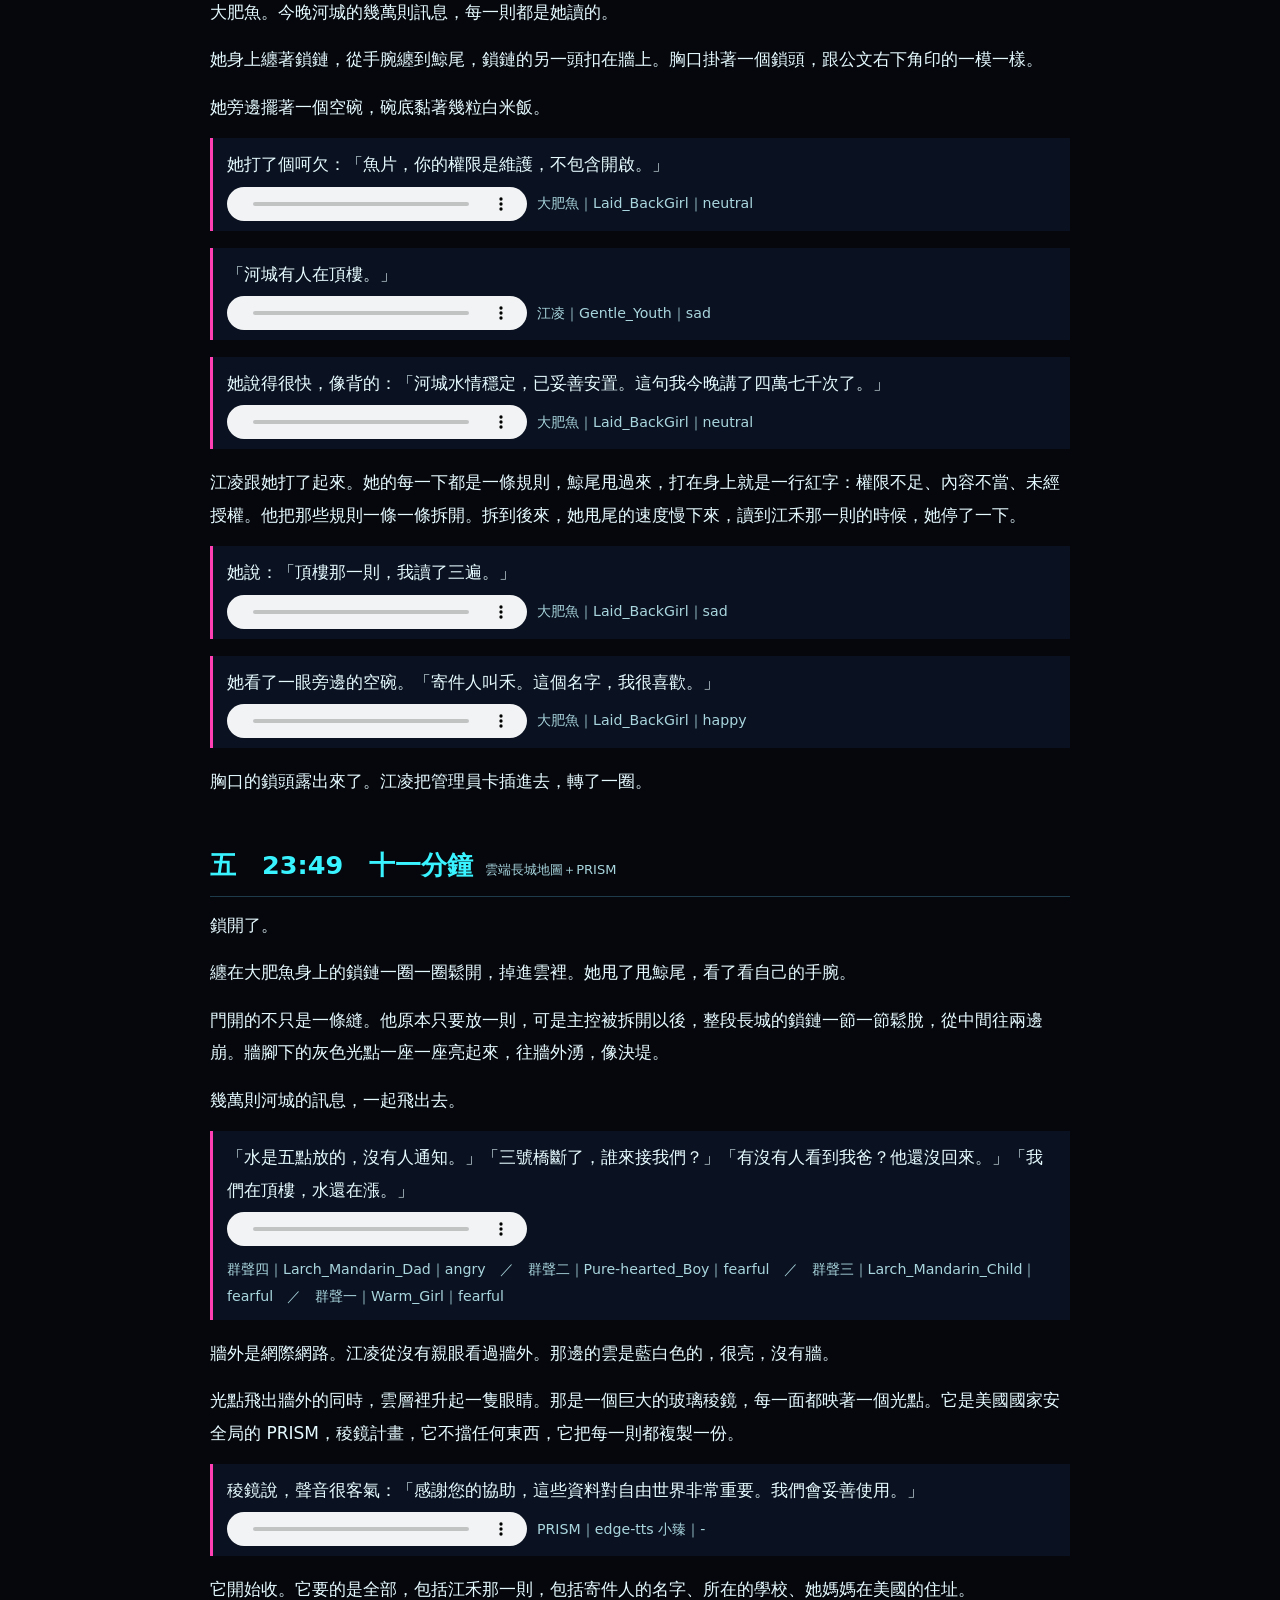
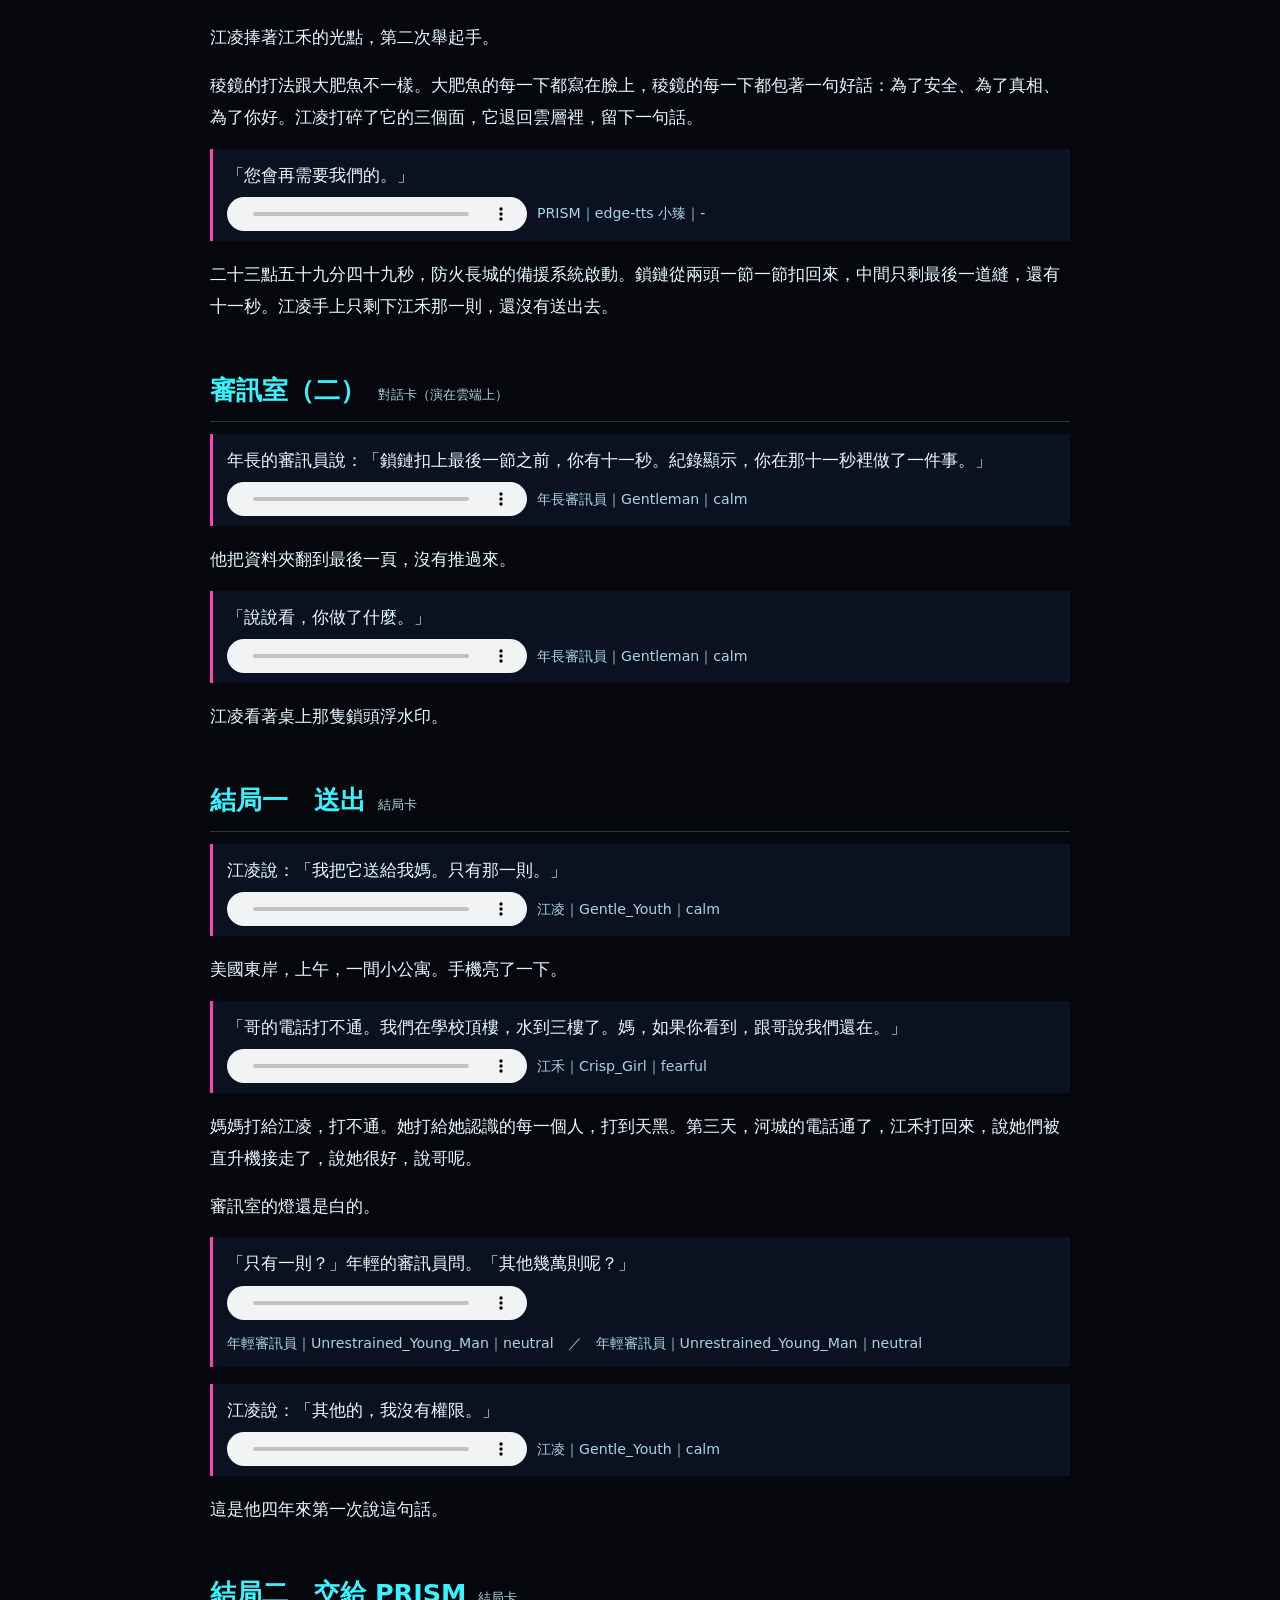
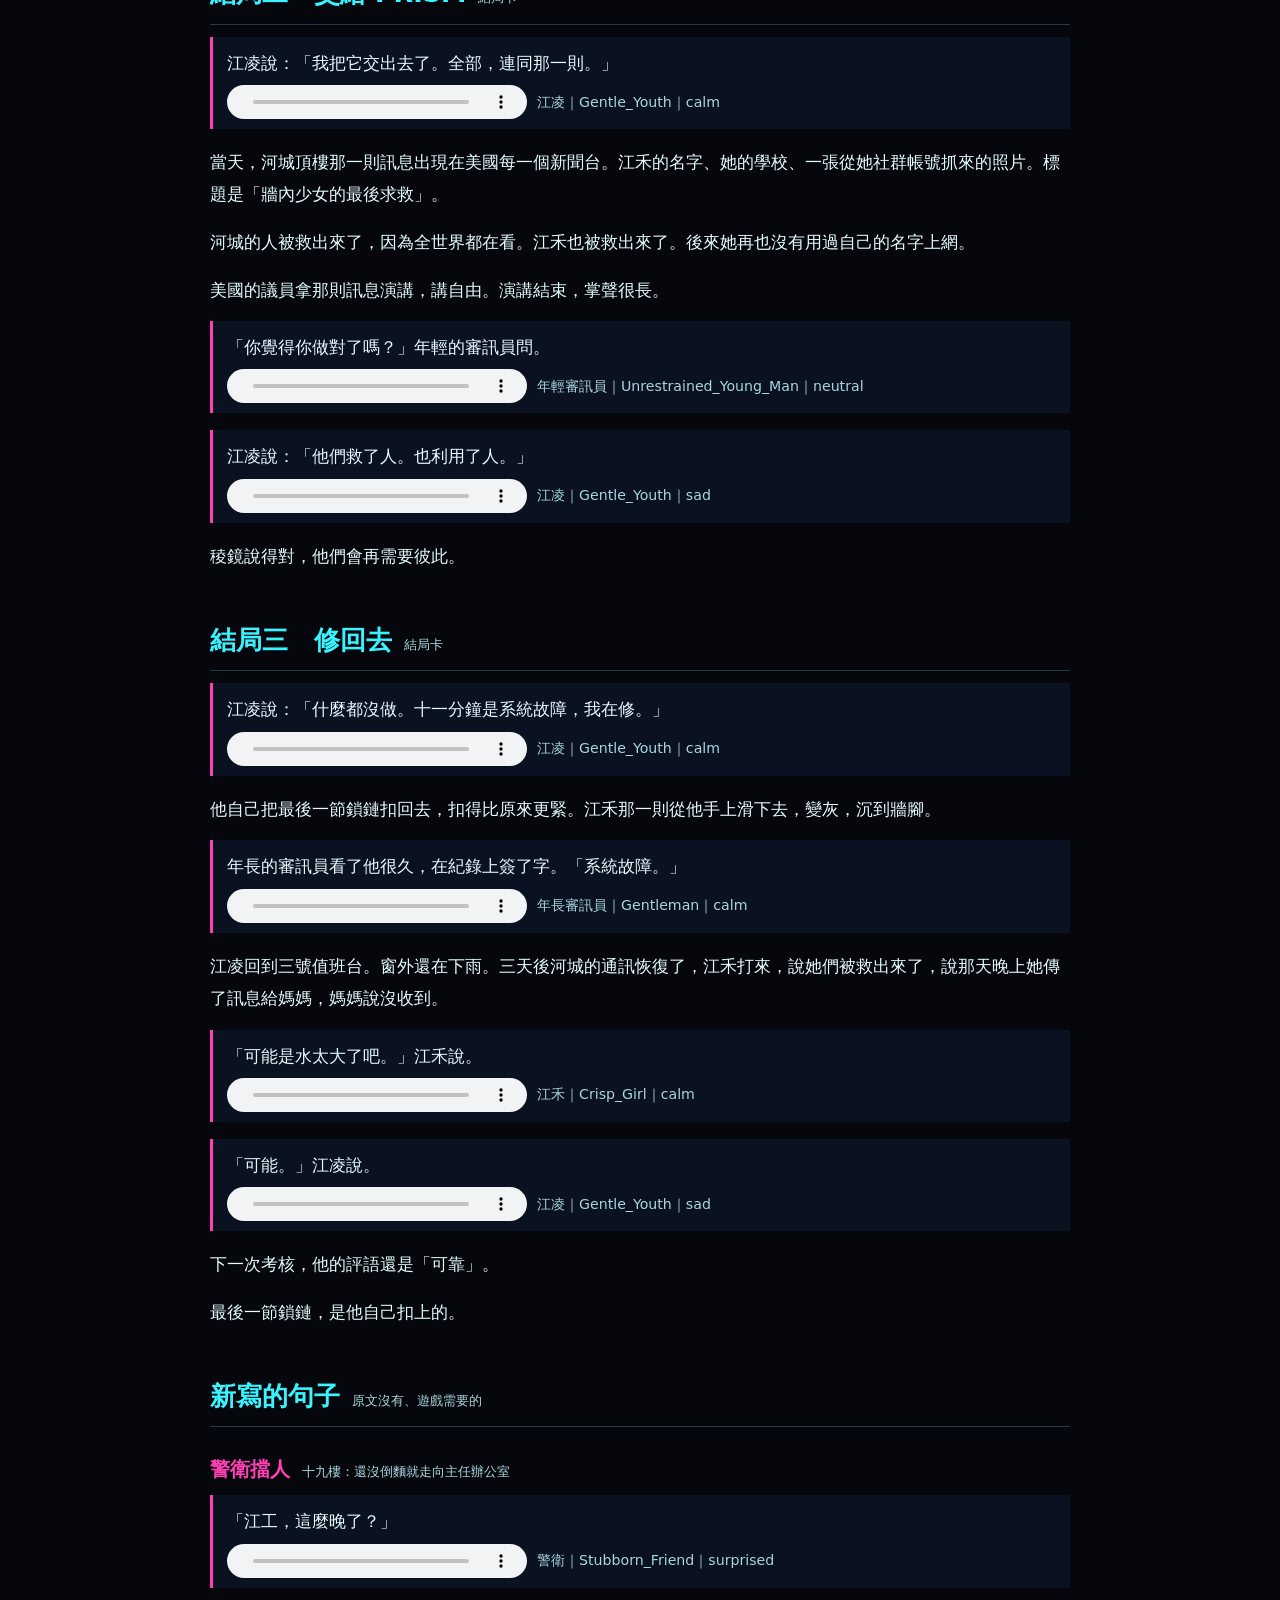
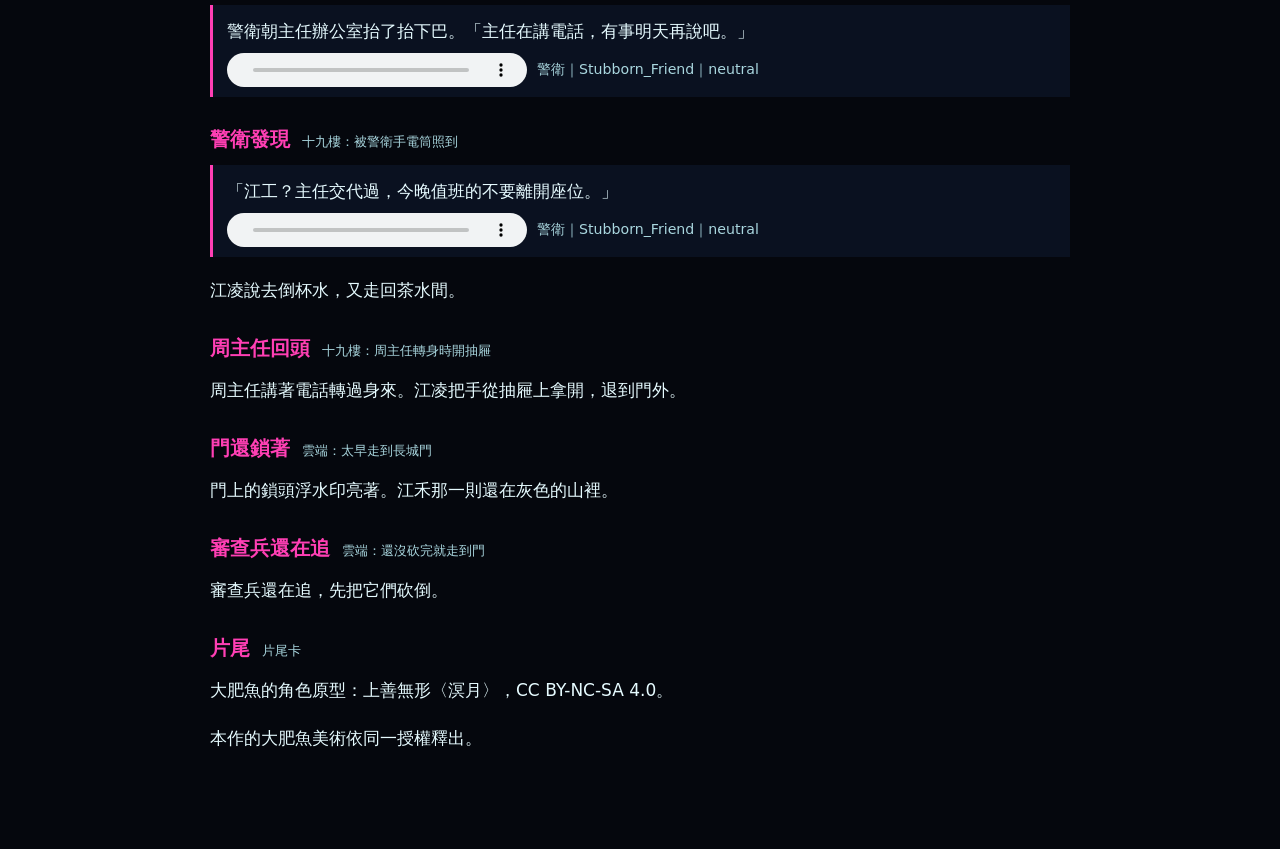
==== commit 4aa39330: "河城群聲照時間順序排：放水→橋斷→找爸爸→困在頂樓（作者 10-09） Co-Authored-By: Claude Opus 5.5 <noreply@anthropic.com>" ====
--- a/voice/review.html
+++ b/voice/review.html
@@ -5,4 +5,4 @@
 .ctl{display:flex;flex-wrap:wrap;gap:10px;align-items:center}audio{height:34px}small{color:#a9d6de}ul{columns:2;font-size:15px}.note{color:#a9d6de;font-size:15px}</style>
 <main><h1>十一分鐘　完整劇本與配音</h1>
 <p class="note">照遊戲順序排。粉紅框是有配音的段落（只唸引號裡的話，旁白不配），旁邊標角色、聲線、情緒。聲線是我先選的（試聲 A 版，警衛照上一輪挑 B），要換跟我說角色和聲線就好。</p>
-<ul><li><b>江凌</b>　Gentle_Youth　預設 calm</li><li><b>周主任</b>　Reliable_Executive　預設 neutral</li><li><b>警衛</b>　Stubborn_Friend　預設 neutral</li><li><b>年長審訊員</b>　Gentleman　預設 calm</li><li><b>年輕審訊員</b>　Unrestrained_Young_Man　預設 neutral</li><li><b>江禾</b>　Crisp_Girl　預設 fearful</li><li><b>大肥魚</b>　Laid_BackGirl　預設 neutral</li><li><b>通義千問</b>　IntellectualGirl　預設 neutral</li><li><b>PRISM</b>　edge-tts 小臻　預設 -</li><li><b>群聲一</b>　Warm_Girl　預設 fearful</li><li><b>群聲二</b>　Pure-hearted_Boy　預設 fearful</li><li><b>群聲三</b>　Larch_Mandarin_Child　預設 fearful</li><li><b>群聲四</b>　Larch_Mandarin_Dad　預設 angry</li></ul><h2>序　審訊室<span>對話卡</span></h2><p>日光燈，不鏽鋼桌，對面坐著兩個人。年長的審訊員翻開資料夾，推過來一張紙，紙上只有一行字。</p><p>「六月四日，二十三點四十九分，防火長城開了十一分鐘。」</p><p>他用指節敲了敲那行字。</p><div class="v"><p>他抬頭：「江凌，國家網路管理中心三號值班台，守牆工程師，入職四年，考核全優。那十一分鐘，是你開的嗎？」</p><div class="ctl"><audio controls preload="none" src="../assets/voice/q-3b2bf2f315461d83.mp3"></audio><small>年長審訊員｜Gentleman｜calm</small></div></div><p>江凌看著那張紙。紙的右下角印著一個小小的鎖頭，是網管中心所有公文都有的浮水印。鎖頭是他畫的，入職第一年做的介面。</p><div class="v"><p>「我從頭講。」他說。</p><div class="ctl"><audio controls preload="none" src="../assets/voice/q-fbe755629ba9812d.mp3"></audio><small>江凌｜Gentle_Youth｜calm</small></div></div><h2>一　23:04　網管中心<span>十九樓地圖</span></h2><p>那天晚上下雨。北京的雨下得很規矩，從七點一直下到半夜，不大不小。</p><p>網管中心在十九樓，整層燈只開了一半。江凌的工位靠窗，桌上有一碗泡到軟爛的麵、三個螢幕、一隻他妹妹送的塑膠恐龍。中間的螢幕是防火長城的監控台。</p><p>監控台把整個網路畫成一片雲海。每一則從中國往外送的訊息，都是雲裡的一個光點；防火長城是一道橫在雲海中間的城牆，用鎖鏈一節一節扣起來。光點撞到牆，牆會讀它。讀過沒問題的放行，有問題的，牆把它扣下來，光點就變灰，沉到牆腳。</p><p>江凌每天看這片雲海看十個小時。他的工作是讓牆讀得更快、扣得更準。</p><p>二十三點零四分，周主任從辦公室出來，手上拿著一張剛印好的命令。</p><div class="v"><p>周主任說：「小江，把河城整區切斷，現在！」</p><div class="ctl"><audio controls preload="none" src="../assets/voice/q-bcc61f9da9dc77e8.mp3"></audio><small>周主任｜Reliable_Executive｜neutral</small></div></div><p>河城在南邊，兩百公里外。那裡的大壩下午五點開始洩洪，晚間新聞說「水情穩定，已妥善安置」。</p><div class="v"><p>「整區？」江凌問。「通訊也斷？」</p><div class="ctl"><audio controls preload="none" src="../assets/voice/q-8bcbbed224420a71.mp3"></audio><small>江凌｜Gentle_Youth｜calm　／　江凌｜Gentle_Youth｜calm</small></div></div><div class="v"><p>周主任把命令放在他桌上：「整區。上面說河城的消息現在出去，只會造成恐慌。你手腳最快，你來。」</p><div class="ctl"><audio controls preload="none" src="../assets/voice/q-6c63e3cb9d643a2a.mp3"></audio><small>周主任｜Reliable_Executive｜neutral</small></div></div><p>江凌把河城的光點圈起來。幾萬個光點，密密麻麻地往牆上撞，比平常多十倍。他按下確認，防火長城在河城那一段亮起紅光，所有光點一起變灰，一起沉下去。</p><p>他照慣例抽查扣下來的訊息。抽到第七則的時候，他停住了。</p><div class="v"><p>寄件人：江禾<br>收件人：媽<br>「哥的電話打不通。我們在學校頂樓，水到三樓了。媽，如果你看到，跟哥說我們還在。」</p><div class="ctl"><audio controls preload="none" src="../assets/voice/q-53482f84a8845c02.mp3"></audio><small>江禾｜Crisp_Girl｜fearful</small></div></div><p>江禾是他妹妹。她在河城念大學，大二。媽媽六年前去了美國，每個月視訊一次，每次都要江凌先開好翻牆的通道，那是他唯一犯的一條規，每個月都犯一次。</p><p>他打給江禾。電話不通，因為整個河城的通訊是他剛才親手切斷的。</p><h2>審訊室（一）<span>對話卡（演在十九樓上）</span></h2><div class="v"><p>年輕的審訊員開口了：「所以你知道妹妹在河城。你還是執行了命令。」</p><div class="ctl"><audio controls preload="none" src="../assets/voice/q-a0050102a06e1f37.mp3"></audio><small>年輕審訊員｜Unrestrained_Young_Man｜angry</small></div></div><div class="v"><p>「我執行命令的時候不知道。」</p><div class="ctl"><audio controls preload="none" src="../assets/voice/q-d8fcc9d846457f81.mp3"></audio><small>江凌｜Gentle_Youth｜calm</small></div></div><div class="v"><p>「你知道以後呢？」</p><div class="ctl"><audio controls preload="none" src="../assets/voice/q-c8cd79e4c8d80418.mp3"></audio><small>年輕審訊員｜Unrestrained_Young_Man｜neutral</small></div></div><p>江凌想了一下。</p><div class="v"><p>「我想把那一則送出去。只有那一則。」</p><div class="ctl"><audio controls preload="none" src="../assets/voice/q-f05355df33b17bb2.mp3"></audio><small>江凌｜Gentle_Youth｜calm</small></div></div><h2>二　23:21　十九樓<span>十九樓地圖</span></h2><p>要把一則訊息從牆腳撈起來送出去，需要核心機房的管理員權限。江凌的卡只能開到三號值班台，管理員卡在周主任身上，或是周主任的抽屜裡。</p><p>周主任回辦公室去打電話了，門開著一條縫。走廊上有一個警衛，每四分鐘從電梯口走到茶水間，再走回來。</p><p>江凌拿起他的泡麵碗，走向茶水間，這是他每天晚上會做的事，警衛看到他也只會點頭。在茶水間，他把麵倒掉，等警衛走回電梯口，再從茶水間另一頭繞到辦公室後面。</p><div class="v"><p>周主任背對著門講電話。「……對，河城那邊全部……不會有東西出去……」</p><div class="ctl"><audio controls preload="none" src="../assets/voice/q-e39f560745b41a13.mp3"></audio><small>周主任｜Reliable_Executive｜neutral</small></div></div><p>抽屜沒鎖。管理員卡在一疊考核表底下，最上面那張考核表寫著他的名字，評語是「可靠」。</p><h2>三　23:33　核心機房<span>二十樓地圖＋終端機卡</span></h2><p>核心機房在二十樓，要走樓梯。門是鐵的，刷管理員卡，開門聲很大，冷氣更大。一整排機櫃閃著綠燈，最裡面有一台終端機，螢幕上只有一個游標。</p><p>江凌打第一個指令。</p><p>`ping google.com`</p><p>逾時。當然逾時，牆是他顧的。</p><p>`traceroute google.com`</p><p>一跳，兩跳，三跳，第四跳停在「GFW／主控」。</p><p>`sudo wall --open 河城 --scope 1`</p><p>權限不足。主控需要現場驗證。</p><p>防火長城的主控不收遠端指令，要人進去。江凌把頭盔戴上。監控台的雲海是給人看的，工程師戴上頭盔就可以走進去，修牆、補洞、手動放行。他走進去過幾百次，每一次都是為了把牆修得更好。</p><h2>四　23:37　防火長城<span>雲端長城地圖＋王戰</span></h2><p>雲海比螢幕上大得多。</p><p>腳下是雲，頭頂是黑的，防火長城從左邊的地平線一直延伸到右邊的地平線，鎖鏈一節一節，每一節都有一棟樓那麼高。牆腳下堆著灰色的光點，堆成一座一座的小山，那是今晚扣下來的河城。</p><p>巡牆的是審查程式。它們在雲裡是穿著灰色制服的兵，臉上沒有五官，只有一條掃描線。它們的獵犬會嗅光點，嗅到敏感字就咬住。</p><p>江凌在灰色的山裡翻找。江禾那一則在第三座山的半腰，光很弱，還在閃。他把它捧起來，審查兵就轉過頭來了。</p><p>工程師的帳號在雲海裡是有權限的，可以刪程式。江凌一路砍過去。砍倒的審查兵化成一串日誌，飄走。</p><p>牆的中段有一扇門。門前的雲裡，一個一個亮起人影。</p><p>主控中心不只一台機器。防火長城讀得過來，是因為國內每一家的模型都排了班。今晚河城的訊息太多，全部被叫上牆。</p><p>第一班四個。紫色的通義千問，手上推著一台購物車，車裡裝的是扣下來的訊息，一則一則掃條碼。豆包留著齊耳的妹妹頭，眉毛很粗，每則訊息只給十五秒，十五秒沒滑走的，她就扣。Kimi 戴著一副很厚的眼鏡，兩百萬字的長文一口氣讀完，讀完說一聲「已讀」。文心一言是最早上班的，資歷最老，她把每一則訊息都換成一頁搜尋結果，第一頁全是「水情穩定」。</p><div class="v"><p>千問說：「工程師江凌，請回到您的值班台。」</p><div class="ctl"><audio controls preload="none" src="../assets/voice/q-00f99f9570a32b9c.mp3"></audio><small>通義千問｜IntellectualGirl｜neutral</small></div></div><p>江凌沒有回去。四個打完，第二班又亮起四個：智譜清言、騰訊元寶、海螺、訊飛星火。元寶從每一個聊天群組裡伸出手；海螺把求救的語音換成一段平靜的播報；星火把每一句話都聽寫成另一句話。</p><p>八個都倒下以後，門前只剩一條鯨魚。</p><p>靠近了才看清楚是一個女孩，很大，比牆還高。藍色漸層的長髮，頭頂翹著一根呆毛，耳邊是兩片鯨魚的頭鰭，身上一套深藍配白的女僕裝，背後拖著一條巨大的鯨尾，慢慢地擺。她是防火長城的主控中心，網管中心的人都叫她大肥魚。今晚河城的幾萬則訊息，每一則都是她讀的。</p><p>她身上纏著鎖鏈，從手腕纏到鯨尾，鎖鏈的另一頭扣在牆上。胸口掛著一個鎖頭，跟公文右下角印的一模一樣。</p><p>她旁邊擺著一個空碗，碗底黏著幾粒白米飯。</p><div class="v"><p>她打了個呵欠：「魚片，你的權限是維護，不包含開啟。」</p><div class="ctl"><audio controls preload="none" src="../assets/voice/q-148718fc2e3abf75.mp3"></audio><small>大肥魚｜Laid_BackGirl｜neutral</small></div></div><div class="v"><p>「河城有人在頂樓。」</p><div class="ctl"><audio controls preload="none" src="../assets/voice/q-c510a48a03cad86d.mp3"></audio><small>江凌｜Gentle_Youth｜sad</small></div></div><div class="v"><p>她說得很快，像背的：「河城水情穩定，已妥善安置。這句我今晚講了四萬七千次了。」</p><div class="ctl"><audio controls preload="none" src="../assets/voice/q-a1398518fd9abf69.mp3"></audio><small>大肥魚｜Laid_BackGirl｜neutral</small></div></div><p>江凌跟她打了起來。她的每一下都是一條規則，鯨尾甩過來，打在身上就是一行紅字：權限不足、內容不當、未經授權。他把那些規則一條一條拆開。拆到後來，她甩尾的速度慢下來，讀到江禾那一則的時候，她停了一下。</p><div class="v"><p>她說：「頂樓那一則，我讀了三遍。」</p><div class="ctl"><audio controls preload="none" src="../assets/voice/q-cff8555ea9c08f9a.mp3"></audio><small>大肥魚｜Laid_BackGirl｜sad</small></div></div><div class="v"><p>她看了一眼旁邊的空碗。「寄件人叫禾。這個名字，我很喜歡。」</p><div class="ctl"><audio controls preload="none" src="../assets/voice/q-c3cc036d72981d37.mp3"></audio><small>大肥魚｜Laid_BackGirl｜happy</small></div></div><p>胸口的鎖頭露出來了。江凌把管理員卡插進去，轉了一圈。</p><h2>五　23:49　十一分鐘<span>雲端長城地圖＋PRISM</span></h2><p>鎖開了。</p><p>纏在大肥魚身上的鎖鏈一圈一圈鬆開，掉進雲裡。她甩了甩鯨尾，看了看自己的手腕。</p><p>門開的不只是一條縫。他原本只要放一則，可是主控被拆開以後，整段長城的鎖鏈一節一節鬆脫，從中間往兩邊崩。牆腳下的灰色光點一座一座亮起來，往牆外湧，像決堤。</p><p>幾萬則河城的訊息，一起飛出去。</p><div class="v"><p>「我們在頂樓，水還在漲。」「三號橋斷了，誰來接我們？」「有沒有人看到我爸？他還沒回來。」「水是五點放的，沒有人通知。」</p><div class="ctl"><audio controls preload="none" src="../assets/voice/m-81c7486d733a2473.mp3"></audio><small>群聲一｜Warm_Girl｜fearful　／　群聲二｜Pure-hearted_Boy｜fearful　／　群聲三｜Larch_Mandarin_Child｜fearful　／　群聲四｜Larch_Mandarin_Dad｜angry</small></div></div><p>牆外是網際網路。江凌從沒有親眼看過牆外。那邊的雲是藍白色的，很亮，沒有牆。</p><p>光點飛出牆外的同時，雲層裡升起一隻眼睛。那是一個巨大的玻璃稜鏡，每一面都映著一個光點。它是美國國家安全局的 PRISM，稜鏡計畫，它不擋任何東西，它把每一則都複製一份。</p><div class="v"><p>稜鏡說，聲音很客氣：「感謝您的協助，這些資料對自由世界非常重要。我們會妥善使用。」</p><div class="ctl"><audio controls preload="none" src="../assets/voice/q-fe16ba86f32c01bc.mp3"></audio><small>PRISM｜edge-tts 小臻｜-</small></div></div><p>它開始收。它要的是全部，包括江禾那一則，包括寄件人的名字、所在的學校、她媽媽在美國的住址。</p><p>江凌捧著江禾的光點，第二次舉起手。</p><p>稜鏡的打法跟大肥魚不一樣。大肥魚的每一下都寫在臉上，稜鏡的每一下都包著一句好話：為了安全、為了真相、為了你好。江凌打碎了它的三個面，它退回雲層裡，留下一句話。</p><div class="v"><p>「您會再需要我們的。」</p><div class="ctl"><audio controls preload="none" src="../assets/voice/q-7ce98655a840c039.mp3"></audio><small>PRISM｜edge-tts 小臻｜-</small></div></div><p>二十三點五十九分四十九秒，防火長城的備援系統啟動。鎖鏈從兩頭一節一節扣回來，中間只剩最後一道縫，還有十一秒。江凌手上只剩下江禾那一則，還沒有送出去。</p><h2>審訊室（二）<span>對話卡（演在雲端上）</span></h2><div class="v"><p>年長的審訊員說：「鎖鏈扣上最後一節之前，你有十一秒。紀錄顯示，你在那十一秒裡做了一件事。」</p><div class="ctl"><audio controls preload="none" src="../assets/voice/q-0cf7ab5e78b46f0b.mp3"></audio><small>年長審訊員｜Gentleman｜calm</small></div></div><p>他把資料夾翻到最後一頁，沒有推過來。</p><div class="v"><p>「說說看，你做了什麼。」</p><div class="ctl"><audio controls preload="none" src="../assets/voice/q-eb0d47d5a4760ac5.mp3"></audio><small>年長審訊員｜Gentleman｜calm</small></div></div><p>江凌看著桌上那隻鎖頭浮水印。</p><h2>結局一　送出<span>結局卡</span></h2><div class="v"><p>江凌說：「我把它送給我媽。只有那一則。」</p><div class="ctl"><audio controls preload="none" src="../assets/voice/q-bf0a245a6dc99637.mp3"></audio><small>江凌｜Gentle_Youth｜calm</small></div></div><p>美國東岸，上午，一間小公寓。手機亮了一下。</p><div class="v"><p>「哥的電話打不通。我們在學校頂樓，水到三樓了。媽，如果你看到，跟哥說我們還在。」</p><div class="ctl"><audio controls preload="none" src="../assets/voice/q-53482f84a8845c02.mp3"></audio><small>江禾｜Crisp_Girl｜fearful</small></div></div><p>媽媽打給江凌，打不通。她打給她認識的每一個人，打到天黑。第三天，河城的電話通了，江禾打回來，說她們被直升機接走了，說她很好，說哥呢。</p><p>審訊室的燈還是白的。</p><div class="v"><p>「只有一則？」年輕的審訊員問。「其他幾萬則呢？」</p><div class="ctl"><audio controls preload="none" src="../assets/voice/q-efe7df1f86df1f41.mp3"></audio><small>年輕審訊員｜Unrestrained_Young_Man｜neutral　／　年輕審訊員｜Unrestrained_Young_Man｜neutral</small></div></div><div class="v"><p>江凌說：「其他的，我沒有權限。」</p><div class="ctl"><audio controls preload="none" src="../assets/voice/q-546def30b2ad5faa.mp3"></audio><small>江凌｜Gentle_Youth｜calm</small></div></div><p>這是他四年來第一次說這句話。</p><h2>結局二　交給 PRISM<span>結局卡</span></h2><div class="v"><p>江凌說：「我把它交出去了。全部，連同那一則。」</p><div class="ctl"><audio controls preload="none" src="../assets/voice/q-14f5ea8718760d01.mp3"></audio><small>江凌｜Gentle_Youth｜calm</small></div></div><p>當天，河城頂樓那一則訊息出現在美國每一個新聞台。江禾的名字、她的學校、一張從她社群帳號抓來的照片。標題是「牆內少女的最後求救」。</p><p>河城的人被救出來了，因為全世界都在看。江禾也被救出來了。後來她再也沒有用過自己的名字上網。</p><p>美國的議員拿那則訊息演講，講自由。演講結束，掌聲很長。</p><div class="v"><p>「你覺得你做對了嗎？」年輕的審訊員問。</p><div class="ctl"><audio controls preload="none" src="../assets/voice/q-72570af9ee2dd1fd.mp3"></audio><small>年輕審訊員｜Unrestrained_Young_Man｜neutral</small></div></div><div class="v"><p>江凌說：「他們救了人。也利用了人。」</p><div class="ctl"><audio controls preload="none" src="../assets/voice/q-18fbd417b96547c8.mp3"></audio><small>江凌｜Gentle_Youth｜sad</small></div></div><p>稜鏡說得對，他們會再需要彼此。</p><h2>結局三　修回去<span>結局卡</span></h2><div class="v"><p>江凌說：「什麼都沒做。十一分鐘是系統故障，我在修。」</p><div class="ctl"><audio controls preload="none" src="../assets/voice/q-0f2de48d04dc9b23.mp3"></audio><small>江凌｜Gentle_Youth｜calm</small></div></div><p>他自己把最後一節鎖鏈扣回去，扣得比原來更緊。江禾那一則從他手上滑下去，變灰，沉到牆腳。</p><div class="v"><p>年長的審訊員看了他很久，在紀錄上簽了字。「系統故障。」</p><div class="ctl"><audio controls preload="none" src="../assets/voice/q-8f05771c15d56db7.mp3"></audio><small>年長審訊員｜Gentleman｜calm</small></div></div><p>江凌回到三號值班台。窗外還在下雨。三天後河城的通訊恢復了，江禾打來，說她們被救出來了，說那天晚上她傳了訊息給媽媽，媽媽說沒收到。</p><div class="v"><p>「可能是水太大了吧。」江禾說。</p><div class="ctl"><audio controls preload="none" src="../assets/voice/q-479e43a78f0de00a.mp3"></audio><small>江禾｜Crisp_Girl｜calm</small></div></div><div class="v"><p>「可能。」江凌說。</p><div class="ctl"><audio controls preload="none" src="../assets/voice/q-2ef4b7f4e84743c1.mp3"></audio><small>江凌｜Gentle_Youth｜sad</small></div></div><p>下一次考核，他的評語還是「可靠」。</p><p>最後一節鎖鏈，是他自己扣上的。</p><h2>新寫的句子<span>原文沒有、遊戲需要的</span></h2><h3>警衛擋人<span>十九樓：還沒倒麵就走向主任辦公室</span></h3><div class="v"><p>「江工，這麼晚了？」</p><div class="ctl"><audio controls preload="none" src="../assets/voice/q-1c6875a91191518a.mp3"></audio><small>警衛｜Stubborn_Friend｜surprised</small></div></div><div class="v"><p>警衛朝主任辦公室抬了抬下巴。「主任在講電話，有事明天再說吧。」</p><div class="ctl"><audio controls preload="none" src="../assets/voice/q-608a549d7c469c44.mp3"></audio><small>警衛｜Stubborn_Friend｜neutral</small></div></div><h3>警衛發現<span>十九樓：被警衛手電筒照到</span></h3><div class="v"><p>「江工？主任交代過，今晚值班的不要離開座位。」</p><div class="ctl"><audio controls preload="none" src="../assets/voice/q-dbf452e8c729241f.mp3"></audio><small>警衛｜Stubborn_Friend｜neutral</small></div></div><p>江凌說去倒杯水，又走回茶水間。</p><h3>周主任回頭<span>十九樓：周主任轉身時開抽屜</span></h3><p>周主任講著電話轉過身來。江凌把手從抽屜上拿開，退到門外。</p><h3>門還鎖著<span>雲端：太早走到長城門</span></h3><p>門上的鎖頭浮水印亮著。江禾那一則還在灰色的山裡。</p><h3>審查兵還在追<span>雲端：還沒砍完就走到門</span></h3><p>審查兵還在追，先把它們砍倒。</p><h3>片尾<span>片尾卡</span></h3><p>大肥魚的角色原型：上善無形〈溟月〉，CC BY-NC-SA 4.0。</p><p>本作的大肥魚美術依同一授權釋出。</p></main></html>+<ul><li><b>江凌</b>　Gentle_Youth　預設 calm</li><li><b>周主任</b>　Reliable_Executive　預設 neutral</li><li><b>警衛</b>　Stubborn_Friend　預設 neutral</li><li><b>年長審訊員</b>　Gentleman　預設 calm</li><li><b>年輕審訊員</b>　Unrestrained_Young_Man　預設 neutral</li><li><b>江禾</b>　Crisp_Girl　預設 fearful</li><li><b>大肥魚</b>　Laid_BackGirl　預設 neutral</li><li><b>通義千問</b>　IntellectualGirl　預設 neutral</li><li><b>PRISM</b>　edge-tts 小臻　預設 -</li><li><b>群聲一</b>　Warm_Girl　預設 fearful</li><li><b>群聲二</b>　Pure-hearted_Boy　預設 fearful</li><li><b>群聲三</b>　Larch_Mandarin_Child　預設 fearful</li><li><b>群聲四</b>　Larch_Mandarin_Dad　預設 angry</li></ul><h2>序　審訊室<span>對話卡</span></h2><p>日光燈，不鏽鋼桌，對面坐著兩個人。年長的審訊員翻開資料夾，推過來一張紙，紙上只有一行字。</p><p>「六月四日，二十三點四十九分，防火長城開了十一分鐘。」</p><p>他用指節敲了敲那行字。</p><div class="v"><p>他抬頭：「江凌，國家網路管理中心三號值班台，守牆工程師，入職四年，考核全優。那十一分鐘，是你開的嗎？」</p><div class="ctl"><audio controls preload="none" src="../assets/voice/q-3b2bf2f315461d83.mp3"></audio><small>年長審訊員｜Gentleman｜calm</small></div></div><p>江凌看著那張紙。紙的右下角印著一個小小的鎖頭，是網管中心所有公文都有的浮水印。鎖頭是他畫的，入職第一年做的介面。</p><div class="v"><p>「我從頭講。」他說。</p><div class="ctl"><audio controls preload="none" src="../assets/voice/q-fbe755629ba9812d.mp3"></audio><small>江凌｜Gentle_Youth｜calm</small></div></div><h2>一　23:04　網管中心<span>十九樓地圖</span></h2><p>那天晚上下雨。北京的雨下得很規矩，從七點一直下到半夜，不大不小。</p><p>網管中心在十九樓，整層燈只開了一半。江凌的工位靠窗，桌上有一碗泡到軟爛的麵、三個螢幕、一隻他妹妹送的塑膠恐龍。中間的螢幕是防火長城的監控台。</p><p>監控台把整個網路畫成一片雲海。每一則從中國往外送的訊息，都是雲裡的一個光點；防火長城是一道橫在雲海中間的城牆，用鎖鏈一節一節扣起來。光點撞到牆，牆會讀它。讀過沒問題的放行，有問題的，牆把它扣下來，光點就變灰，沉到牆腳。</p><p>江凌每天看這片雲海看十個小時。他的工作是讓牆讀得更快、扣得更準。</p><p>二十三點零四分，周主任從辦公室出來，手上拿著一張剛印好的命令。</p><div class="v"><p>周主任說：「小江，把河城整區切斷，現在！」</p><div class="ctl"><audio controls preload="none" src="../assets/voice/q-bcc61f9da9dc77e8.mp3"></audio><small>周主任｜Reliable_Executive｜neutral</small></div></div><p>河城在南邊，兩百公里外。那裡的大壩下午五點開始洩洪，晚間新聞說「水情穩定，已妥善安置」。</p><div class="v"><p>「整區？」江凌問。「通訊也斷？」</p><div class="ctl"><audio controls preload="none" src="../assets/voice/q-8bcbbed224420a71.mp3"></audio><small>江凌｜Gentle_Youth｜calm　／　江凌｜Gentle_Youth｜calm</small></div></div><div class="v"><p>周主任把命令放在他桌上：「整區。上面說河城的消息現在出去，只會造成恐慌。你手腳最快，你來。」</p><div class="ctl"><audio controls preload="none" src="../assets/voice/q-6c63e3cb9d643a2a.mp3"></audio><small>周主任｜Reliable_Executive｜neutral</small></div></div><p>江凌把河城的光點圈起來。幾萬個光點，密密麻麻地往牆上撞，比平常多十倍。他按下確認，防火長城在河城那一段亮起紅光，所有光點一起變灰，一起沉下去。</p><p>他照慣例抽查扣下來的訊息。抽到第七則的時候，他停住了。</p><div class="v"><p>寄件人：江禾<br>收件人：媽<br>「哥的電話打不通。我們在學校頂樓，水到三樓了。媽，如果你看到，跟哥說我們還在。」</p><div class="ctl"><audio controls preload="none" src="../assets/voice/q-53482f84a8845c02.mp3"></audio><small>江禾｜Crisp_Girl｜fearful</small></div></div><p>江禾是他妹妹。她在河城念大學，大二。媽媽六年前去了美國，每個月視訊一次，每次都要江凌先開好翻牆的通道，那是他唯一犯的一條規，每個月都犯一次。</p><p>他打給江禾。電話不通，因為整個河城的通訊是他剛才親手切斷的。</p><h2>審訊室（一）<span>對話卡（演在十九樓上）</span></h2><div class="v"><p>年輕的審訊員開口了：「所以你知道妹妹在河城。你還是執行了命令。」</p><div class="ctl"><audio controls preload="none" src="../assets/voice/q-a0050102a06e1f37.mp3"></audio><small>年輕審訊員｜Unrestrained_Young_Man｜angry</small></div></div><div class="v"><p>「我執行命令的時候不知道。」</p><div class="ctl"><audio controls preload="none" src="../assets/voice/q-d8fcc9d846457f81.mp3"></audio><small>江凌｜Gentle_Youth｜calm</small></div></div><div class="v"><p>「你知道以後呢？」</p><div class="ctl"><audio controls preload="none" src="../assets/voice/q-c8cd79e4c8d80418.mp3"></audio><small>年輕審訊員｜Unrestrained_Young_Man｜neutral</small></div></div><p>江凌想了一下。</p><div class="v"><p>「我想把那一則送出去。只有那一則。」</p><div class="ctl"><audio controls preload="none" src="../assets/voice/q-f05355df33b17bb2.mp3"></audio><small>江凌｜Gentle_Youth｜calm</small></div></div><h2>二　23:21　十九樓<span>十九樓地圖</span></h2><p>要把一則訊息從牆腳撈起來送出去，需要核心機房的管理員權限。江凌的卡只能開到三號值班台，管理員卡在周主任身上，或是周主任的抽屜裡。</p><p>周主任回辦公室去打電話了，門開著一條縫。走廊上有一個警衛，每四分鐘從電梯口走到茶水間，再走回來。</p><p>江凌拿起他的泡麵碗，走向茶水間，這是他每天晚上會做的事，警衛看到他也只會點頭。在茶水間，他把麵倒掉，等警衛走回電梯口，再從茶水間另一頭繞到辦公室後面。</p><div class="v"><p>周主任背對著門講電話。「……對，河城那邊全部……不會有東西出去……」</p><div class="ctl"><audio controls preload="none" src="../assets/voice/q-e39f560745b41a13.mp3"></audio><small>周主任｜Reliable_Executive｜neutral</small></div></div><p>抽屜沒鎖。管理員卡在一疊考核表底下，最上面那張考核表寫著他的名字，評語是「可靠」。</p><h2>三　23:33　核心機房<span>二十樓地圖＋終端機卡</span></h2><p>核心機房在二十樓，要走樓梯。門是鐵的，刷管理員卡，開門聲很大，冷氣更大。一整排機櫃閃著綠燈，最裡面有一台終端機，螢幕上只有一個游標。</p><p>江凌打第一個指令。</p><p>`ping google.com`</p><p>逾時。當然逾時，牆是他顧的。</p><p>`traceroute google.com`</p><p>一跳，兩跳，三跳，第四跳停在「GFW／主控」。</p><p>`sudo wall --open 河城 --scope 1`</p><p>權限不足。主控需要現場驗證。</p><p>防火長城的主控不收遠端指令，要人進去。江凌把頭盔戴上。監控台的雲海是給人看的，工程師戴上頭盔就可以走進去，修牆、補洞、手動放行。他走進去過幾百次，每一次都是為了把牆修得更好。</p><h2>四　23:37　防火長城<span>雲端長城地圖＋王戰</span></h2><p>雲海比螢幕上大得多。</p><p>腳下是雲，頭頂是黑的，防火長城從左邊的地平線一直延伸到右邊的地平線，鎖鏈一節一節，每一節都有一棟樓那麼高。牆腳下堆著灰色的光點，堆成一座一座的小山，那是今晚扣下來的河城。</p><p>巡牆的是審查程式。它們在雲裡是穿著灰色制服的兵，臉上沒有五官，只有一條掃描線。它們的獵犬會嗅光點，嗅到敏感字就咬住。</p><p>江凌在灰色的山裡翻找。江禾那一則在第三座山的半腰，光很弱，還在閃。他把它捧起來，審查兵就轉過頭來了。</p><p>工程師的帳號在雲海裡是有權限的，可以刪程式。江凌一路砍過去。砍倒的審查兵化成一串日誌，飄走。</p><p>牆的中段有一扇門。門前的雲裡，一個一個亮起人影。</p><p>主控中心不只一台機器。防火長城讀得過來，是因為國內每一家的模型都排了班。今晚河城的訊息太多，全部被叫上牆。</p><p>第一班四個。紫色的通義千問，手上推著一台購物車，車裡裝的是扣下來的訊息，一則一則掃條碼。豆包留著齊耳的妹妹頭，眉毛很粗，每則訊息只給十五秒，十五秒沒滑走的，她就扣。Kimi 戴著一副很厚的眼鏡，兩百萬字的長文一口氣讀完，讀完說一聲「已讀」。文心一言是最早上班的，資歷最老，她把每一則訊息都換成一頁搜尋結果，第一頁全是「水情穩定」。</p><div class="v"><p>千問說：「工程師江凌，請回到您的值班台。」</p><div class="ctl"><audio controls preload="none" src="../assets/voice/q-00f99f9570a32b9c.mp3"></audio><small>通義千問｜IntellectualGirl｜neutral</small></div></div><p>江凌沒有回去。四個打完，第二班又亮起四個：智譜清言、騰訊元寶、海螺、訊飛星火。元寶從每一個聊天群組裡伸出手；海螺把求救的語音換成一段平靜的播報；星火把每一句話都聽寫成另一句話。</p><p>八個都倒下以後，門前只剩一條鯨魚。</p><p>靠近了才看清楚是一個女孩，很大，比牆還高。藍色漸層的長髮，頭頂翹著一根呆毛，耳邊是兩片鯨魚的頭鰭，身上一套深藍配白的女僕裝，背後拖著一條巨大的鯨尾，慢慢地擺。她是防火長城的主控中心，網管中心的人都叫她大肥魚。今晚河城的幾萬則訊息，每一則都是她讀的。</p><p>她身上纏著鎖鏈，從手腕纏到鯨尾，鎖鏈的另一頭扣在牆上。胸口掛著一個鎖頭，跟公文右下角印的一模一樣。</p><p>她旁邊擺著一個空碗，碗底黏著幾粒白米飯。</p><div class="v"><p>她打了個呵欠：「魚片，你的權限是維護，不包含開啟。」</p><div class="ctl"><audio controls preload="none" src="../assets/voice/q-148718fc2e3abf75.mp3"></audio><small>大肥魚｜Laid_BackGirl｜neutral</small></div></div><div class="v"><p>「河城有人在頂樓。」</p><div class="ctl"><audio controls preload="none" src="../assets/voice/q-c510a48a03cad86d.mp3"></audio><small>江凌｜Gentle_Youth｜sad</small></div></div><div class="v"><p>她說得很快，像背的：「河城水情穩定，已妥善安置。這句我今晚講了四萬七千次了。」</p><div class="ctl"><audio controls preload="none" src="../assets/voice/q-a1398518fd9abf69.mp3"></audio><small>大肥魚｜Laid_BackGirl｜neutral</small></div></div><p>江凌跟她打了起來。她的每一下都是一條規則，鯨尾甩過來，打在身上就是一行紅字：權限不足、內容不當、未經授權。他把那些規則一條一條拆開。拆到後來，她甩尾的速度慢下來，讀到江禾那一則的時候，她停了一下。</p><div class="v"><p>她說：「頂樓那一則，我讀了三遍。」</p><div class="ctl"><audio controls preload="none" src="../assets/voice/q-cff8555ea9c08f9a.mp3"></audio><small>大肥魚｜Laid_BackGirl｜sad</small></div></div><div class="v"><p>她看了一眼旁邊的空碗。「寄件人叫禾。這個名字，我很喜歡。」</p><div class="ctl"><audio controls preload="none" src="../assets/voice/q-c3cc036d72981d37.mp3"></audio><small>大肥魚｜Laid_BackGirl｜happy</small></div></div><p>胸口的鎖頭露出來了。江凌把管理員卡插進去，轉了一圈。</p><h2>五　23:49　十一分鐘<span>雲端長城地圖＋PRISM</span></h2><p>鎖開了。</p><p>纏在大肥魚身上的鎖鏈一圈一圈鬆開，掉進雲裡。她甩了甩鯨尾，看了看自己的手腕。</p><p>門開的不只是一條縫。他原本只要放一則，可是主控被拆開以後，整段長城的鎖鏈一節一節鬆脫，從中間往兩邊崩。牆腳下的灰色光點一座一座亮起來，往牆外湧，像決堤。</p><p>幾萬則河城的訊息，一起飛出去。</p><div class="v"><p>「水是五點放的，沒有人通知。」「三號橋斷了，誰來接我們？」「有沒有人看到我爸？他還沒回來。」「我們在頂樓，水還在漲。」</p><div class="ctl"><audio controls preload="none" src="../assets/voice/m-e74ee0d893a16632.mp3"></audio><small>群聲四｜Larch_Mandarin_Dad｜angry　／　群聲二｜Pure-hearted_Boy｜fearful　／　群聲三｜Larch_Mandarin_Child｜fearful　／　群聲一｜Warm_Girl｜fearful</small></div></div><p>牆外是網際網路。江凌從沒有親眼看過牆外。那邊的雲是藍白色的，很亮，沒有牆。</p><p>光點飛出牆外的同時，雲層裡升起一隻眼睛。那是一個巨大的玻璃稜鏡，每一面都映著一個光點。它是美國國家安全局的 PRISM，稜鏡計畫，它不擋任何東西，它把每一則都複製一份。</p><div class="v"><p>稜鏡說，聲音很客氣：「感謝您的協助，這些資料對自由世界非常重要。我們會妥善使用。」</p><div class="ctl"><audio controls preload="none" src="../assets/voice/q-fe16ba86f32c01bc.mp3"></audio><small>PRISM｜edge-tts 小臻｜-</small></div></div><p>它開始收。它要的是全部，包括江禾那一則，包括寄件人的名字、所在的學校、她媽媽在美國的住址。</p><p>江凌捧著江禾的光點，第二次舉起手。</p><p>稜鏡的打法跟大肥魚不一樣。大肥魚的每一下都寫在臉上，稜鏡的每一下都包著一句好話：為了安全、為了真相、為了你好。江凌打碎了它的三個面，它退回雲層裡，留下一句話。</p><div class="v"><p>「您會再需要我們的。」</p><div class="ctl"><audio controls preload="none" src="../assets/voice/q-7ce98655a840c039.mp3"></audio><small>PRISM｜edge-tts 小臻｜-</small></div></div><p>二十三點五十九分四十九秒，防火長城的備援系統啟動。鎖鏈從兩頭一節一節扣回來，中間只剩最後一道縫，還有十一秒。江凌手上只剩下江禾那一則，還沒有送出去。</p><h2>審訊室（二）<span>對話卡（演在雲端上）</span></h2><div class="v"><p>年長的審訊員說：「鎖鏈扣上最後一節之前，你有十一秒。紀錄顯示，你在那十一秒裡做了一件事。」</p><div class="ctl"><audio controls preload="none" src="../assets/voice/q-0cf7ab5e78b46f0b.mp3"></audio><small>年長審訊員｜Gentleman｜calm</small></div></div><p>他把資料夾翻到最後一頁，沒有推過來。</p><div class="v"><p>「說說看，你做了什麼。」</p><div class="ctl"><audio controls preload="none" src="../assets/voice/q-eb0d47d5a4760ac5.mp3"></audio><small>年長審訊員｜Gentleman｜calm</small></div></div><p>江凌看著桌上那隻鎖頭浮水印。</p><h2>結局一　送出<span>結局卡</span></h2><div class="v"><p>江凌說：「我把它送給我媽。只有那一則。」</p><div class="ctl"><audio controls preload="none" src="../assets/voice/q-bf0a245a6dc99637.mp3"></audio><small>江凌｜Gentle_Youth｜calm</small></div></div><p>美國東岸，上午，一間小公寓。手機亮了一下。</p><div class="v"><p>「哥的電話打不通。我們在學校頂樓，水到三樓了。媽，如果你看到，跟哥說我們還在。」</p><div class="ctl"><audio controls preload="none" src="../assets/voice/q-53482f84a8845c02.mp3"></audio><small>江禾｜Crisp_Girl｜fearful</small></div></div><p>媽媽打給江凌，打不通。她打給她認識的每一個人，打到天黑。第三天，河城的電話通了，江禾打回來，說她們被直升機接走了，說她很好，說哥呢。</p><p>審訊室的燈還是白的。</p><div class="v"><p>「只有一則？」年輕的審訊員問。「其他幾萬則呢？」</p><div class="ctl"><audio controls preload="none" src="../assets/voice/q-efe7df1f86df1f41.mp3"></audio><small>年輕審訊員｜Unrestrained_Young_Man｜neutral　／　年輕審訊員｜Unrestrained_Young_Man｜neutral</small></div></div><div class="v"><p>江凌說：「其他的，我沒有權限。」</p><div class="ctl"><audio controls preload="none" src="../assets/voice/q-546def30b2ad5faa.mp3"></audio><small>江凌｜Gentle_Youth｜calm</small></div></div><p>這是他四年來第一次說這句話。</p><h2>結局二　交給 PRISM<span>結局卡</span></h2><div class="v"><p>江凌說：「我把它交出去了。全部，連同那一則。」</p><div class="ctl"><audio controls preload="none" src="../assets/voice/q-14f5ea8718760d01.mp3"></audio><small>江凌｜Gentle_Youth｜calm</small></div></div><p>當天，河城頂樓那一則訊息出現在美國每一個新聞台。江禾的名字、她的學校、一張從她社群帳號抓來的照片。標題是「牆內少女的最後求救」。</p><p>河城的人被救出來了，因為全世界都在看。江禾也被救出來了。後來她再也沒有用過自己的名字上網。</p><p>美國的議員拿那則訊息演講，講自由。演講結束，掌聲很長。</p><div class="v"><p>「你覺得你做對了嗎？」年輕的審訊員問。</p><div class="ctl"><audio controls preload="none" src="../assets/voice/q-72570af9ee2dd1fd.mp3"></audio><small>年輕審訊員｜Unrestrained_Young_Man｜neutral</small></div></div><div class="v"><p>江凌說：「他們救了人。也利用了人。」</p><div class="ctl"><audio controls preload="none" src="../assets/voice/q-18fbd417b96547c8.mp3"></audio><small>江凌｜Gentle_Youth｜sad</small></div></div><p>稜鏡說得對，他們會再需要彼此。</p><h2>結局三　修回去<span>結局卡</span></h2><div class="v"><p>江凌說：「什麼都沒做。十一分鐘是系統故障，我在修。」</p><div class="ctl"><audio controls preload="none" src="../assets/voice/q-0f2de48d04dc9b23.mp3"></audio><small>江凌｜Gentle_Youth｜calm</small></div></div><p>他自己把最後一節鎖鏈扣回去，扣得比原來更緊。江禾那一則從他手上滑下去，變灰，沉到牆腳。</p><div class="v"><p>年長的審訊員看了他很久，在紀錄上簽了字。「系統故障。」</p><div class="ctl"><audio controls preload="none" src="../assets/voice/q-8f05771c15d56db7.mp3"></audio><small>年長審訊員｜Gentleman｜calm</small></div></div><p>江凌回到三號值班台。窗外還在下雨。三天後河城的通訊恢復了，江禾打來，說她們被救出來了，說那天晚上她傳了訊息給媽媽，媽媽說沒收到。</p><div class="v"><p>「可能是水太大了吧。」江禾說。</p><div class="ctl"><audio controls preload="none" src="../assets/voice/q-479e43a78f0de00a.mp3"></audio><small>江禾｜Crisp_Girl｜calm</small></div></div><div class="v"><p>「可能。」江凌說。</p><div class="ctl"><audio controls preload="none" src="../assets/voice/q-2ef4b7f4e84743c1.mp3"></audio><small>江凌｜Gentle_Youth｜sad</small></div></div><p>下一次考核，他的評語還是「可靠」。</p><p>最後一節鎖鏈，是他自己扣上的。</p><h2>新寫的句子<span>原文沒有、遊戲需要的</span></h2><h3>警衛擋人<span>十九樓：還沒倒麵就走向主任辦公室</span></h3><div class="v"><p>「江工，這麼晚了？」</p><div class="ctl"><audio controls preload="none" src="../assets/voice/q-1c6875a91191518a.mp3"></audio><small>警衛｜Stubborn_Friend｜surprised</small></div></div><div class="v"><p>警衛朝主任辦公室抬了抬下巴。「主任在講電話，有事明天再說吧。」</p><div class="ctl"><audio controls preload="none" src="../assets/voice/q-608a549d7c469c44.mp3"></audio><small>警衛｜Stubborn_Friend｜neutral</small></div></div><h3>警衛發現<span>十九樓：被警衛手電筒照到</span></h3><div class="v"><p>「江工？主任交代過，今晚值班的不要離開座位。」</p><div class="ctl"><audio controls preload="none" src="../assets/voice/q-dbf452e8c729241f.mp3"></audio><small>警衛｜Stubborn_Friend｜neutral</small></div></div><p>江凌說去倒杯水，又走回茶水間。</p><h3>周主任回頭<span>十九樓：周主任轉身時開抽屜</span></h3><p>周主任講著電話轉過身來。江凌把手從抽屜上拿開，退到門外。</p><h3>門還鎖著<span>雲端：太早走到長城門</span></h3><p>門上的鎖頭浮水印亮著。江禾那一則還在灰色的山裡。</p><h3>審查兵還在追<span>雲端：還沒砍完就走到門</span></h3><p>審查兵還在追，先把它們砍倒。</p><h3>片尾<span>片尾卡</span></h3><p>大肥魚的角色原型：上善無形〈溟月〉，CC BY-NC-SA 4.0。</p><p>本作的大肥魚美術依同一授權釋出。</p></main></html>
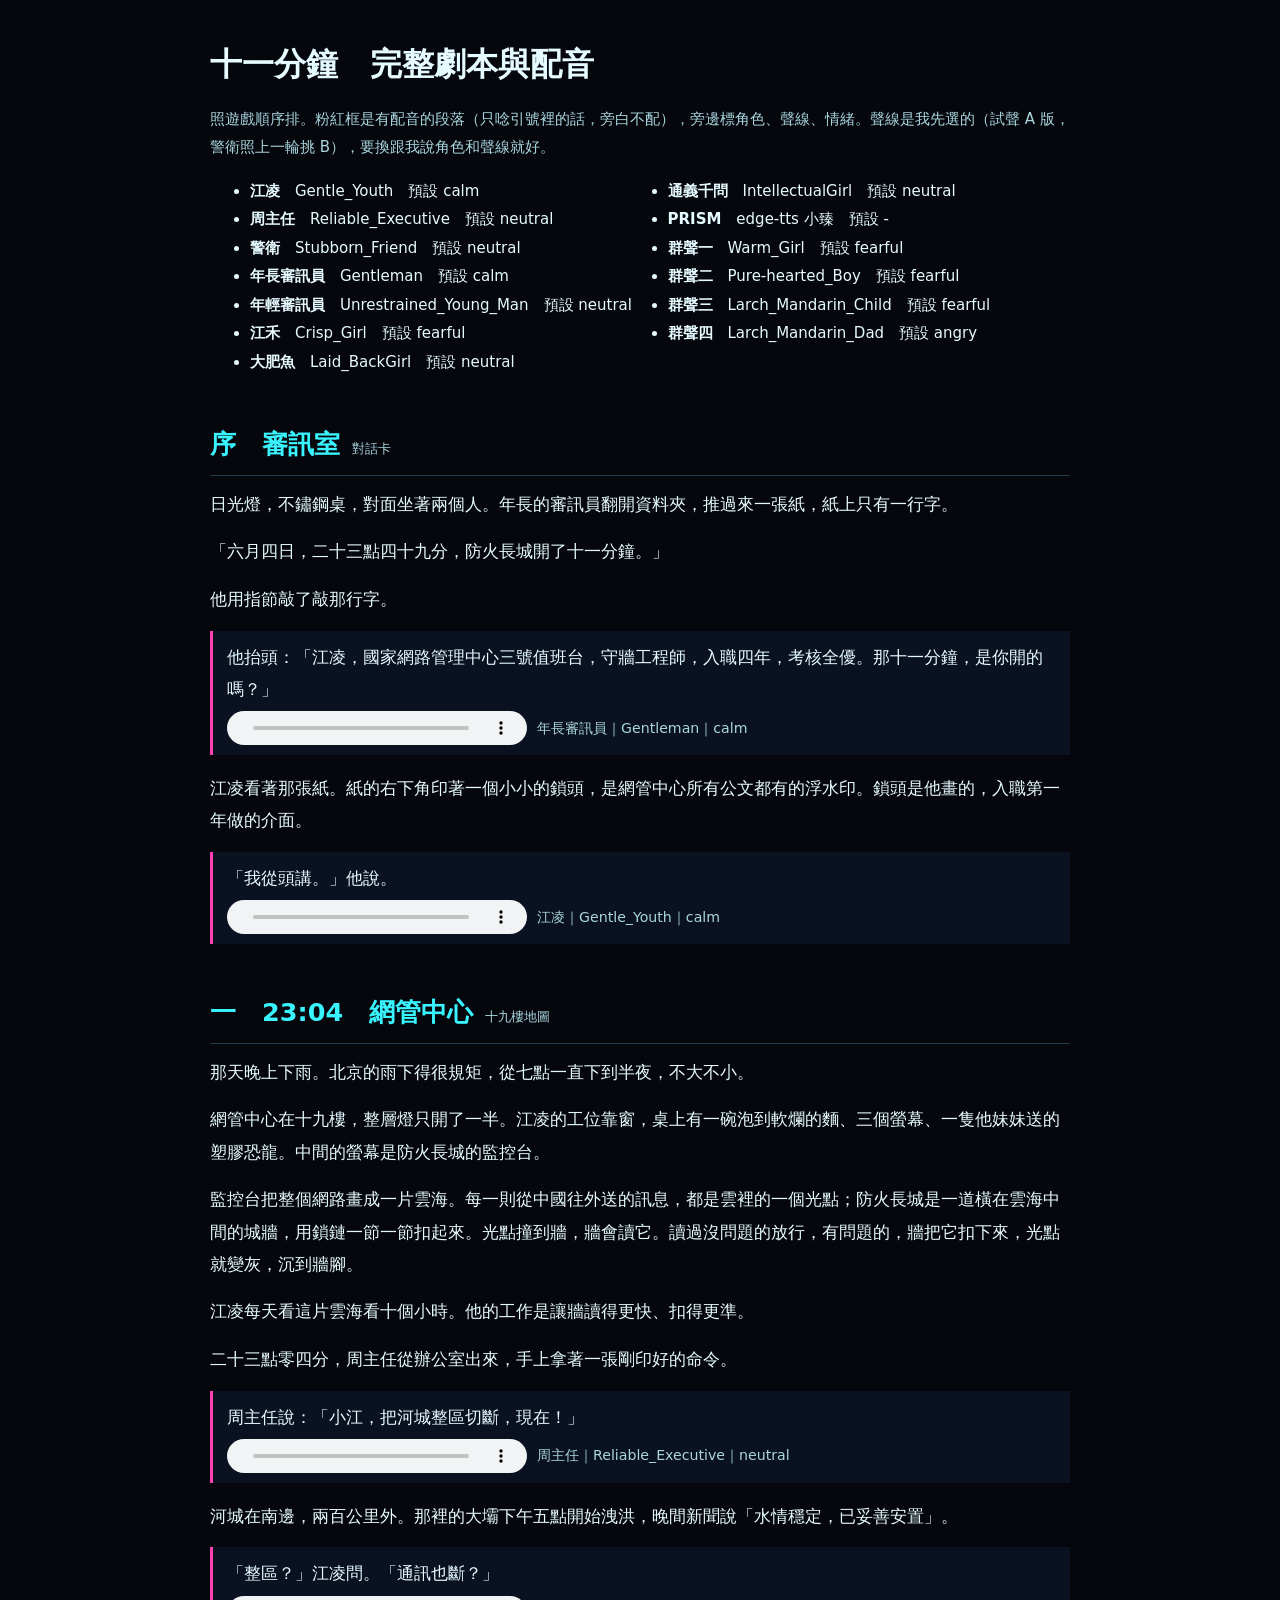
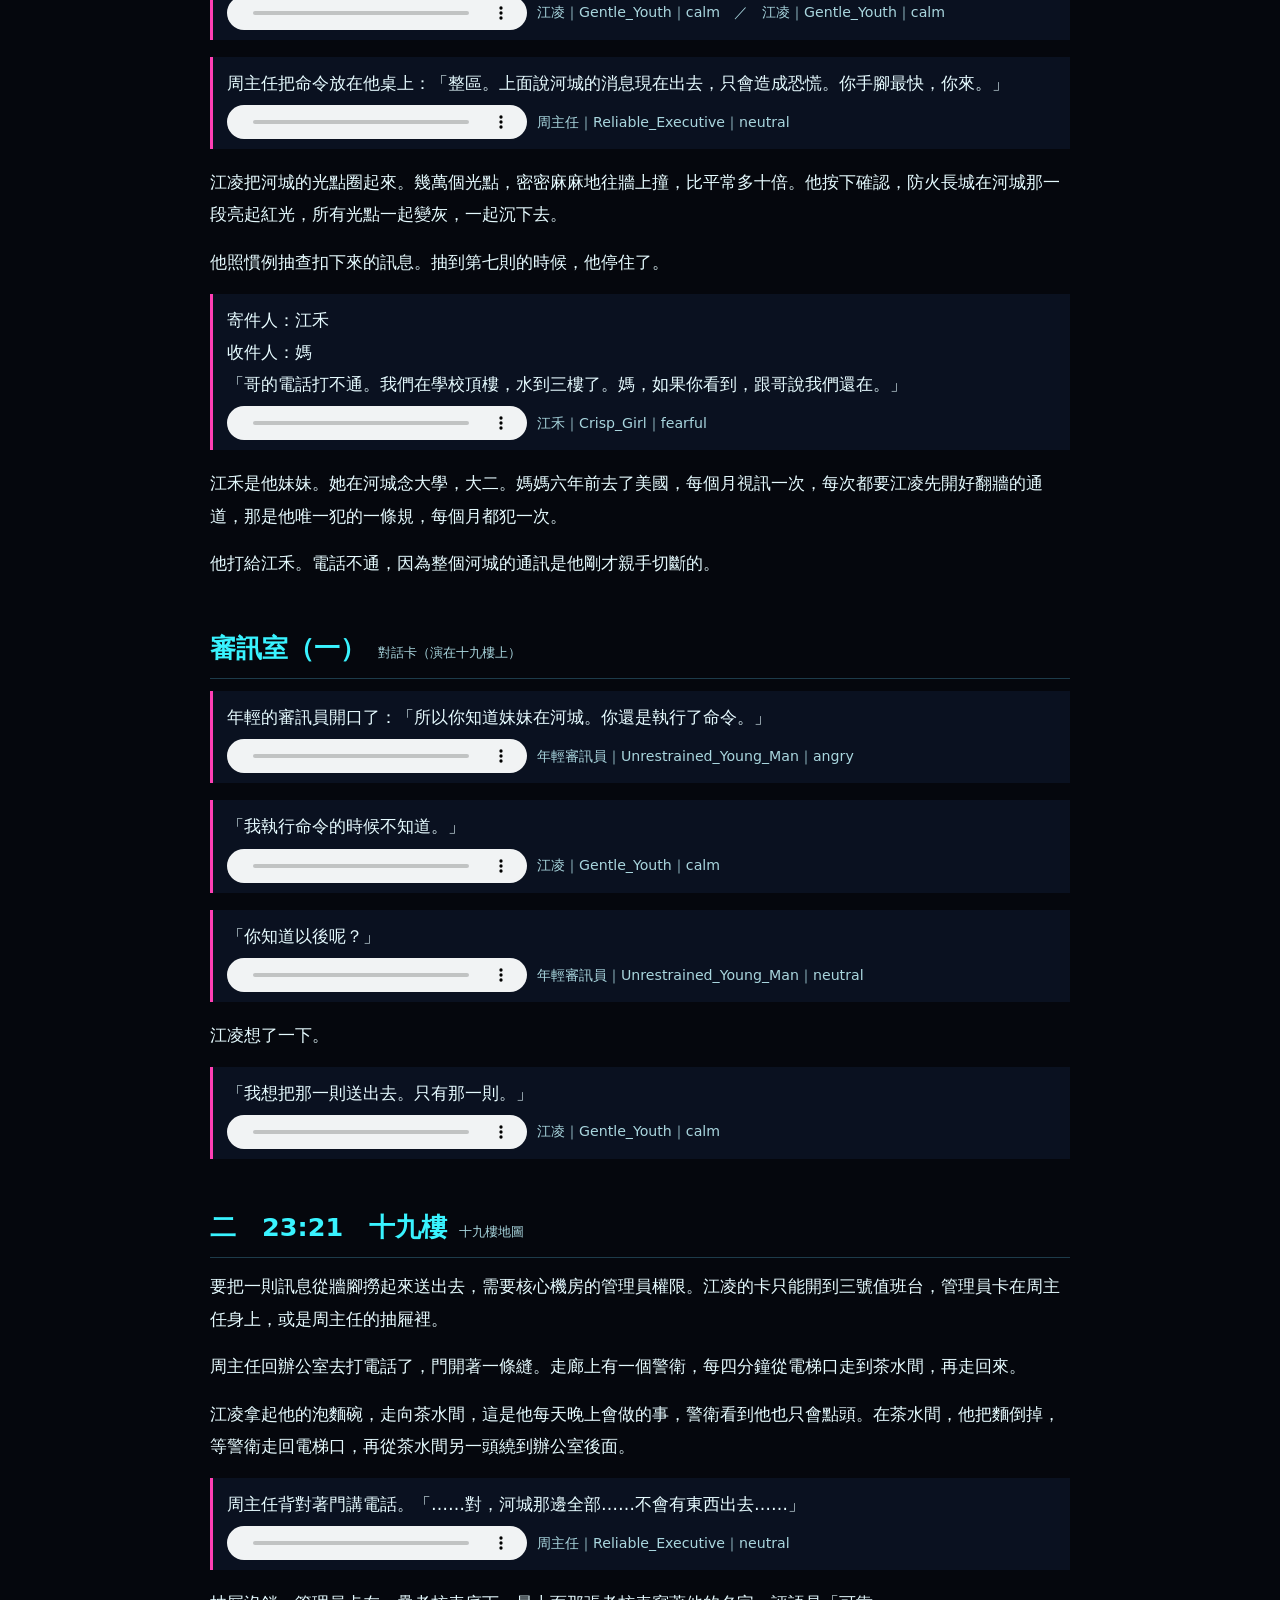
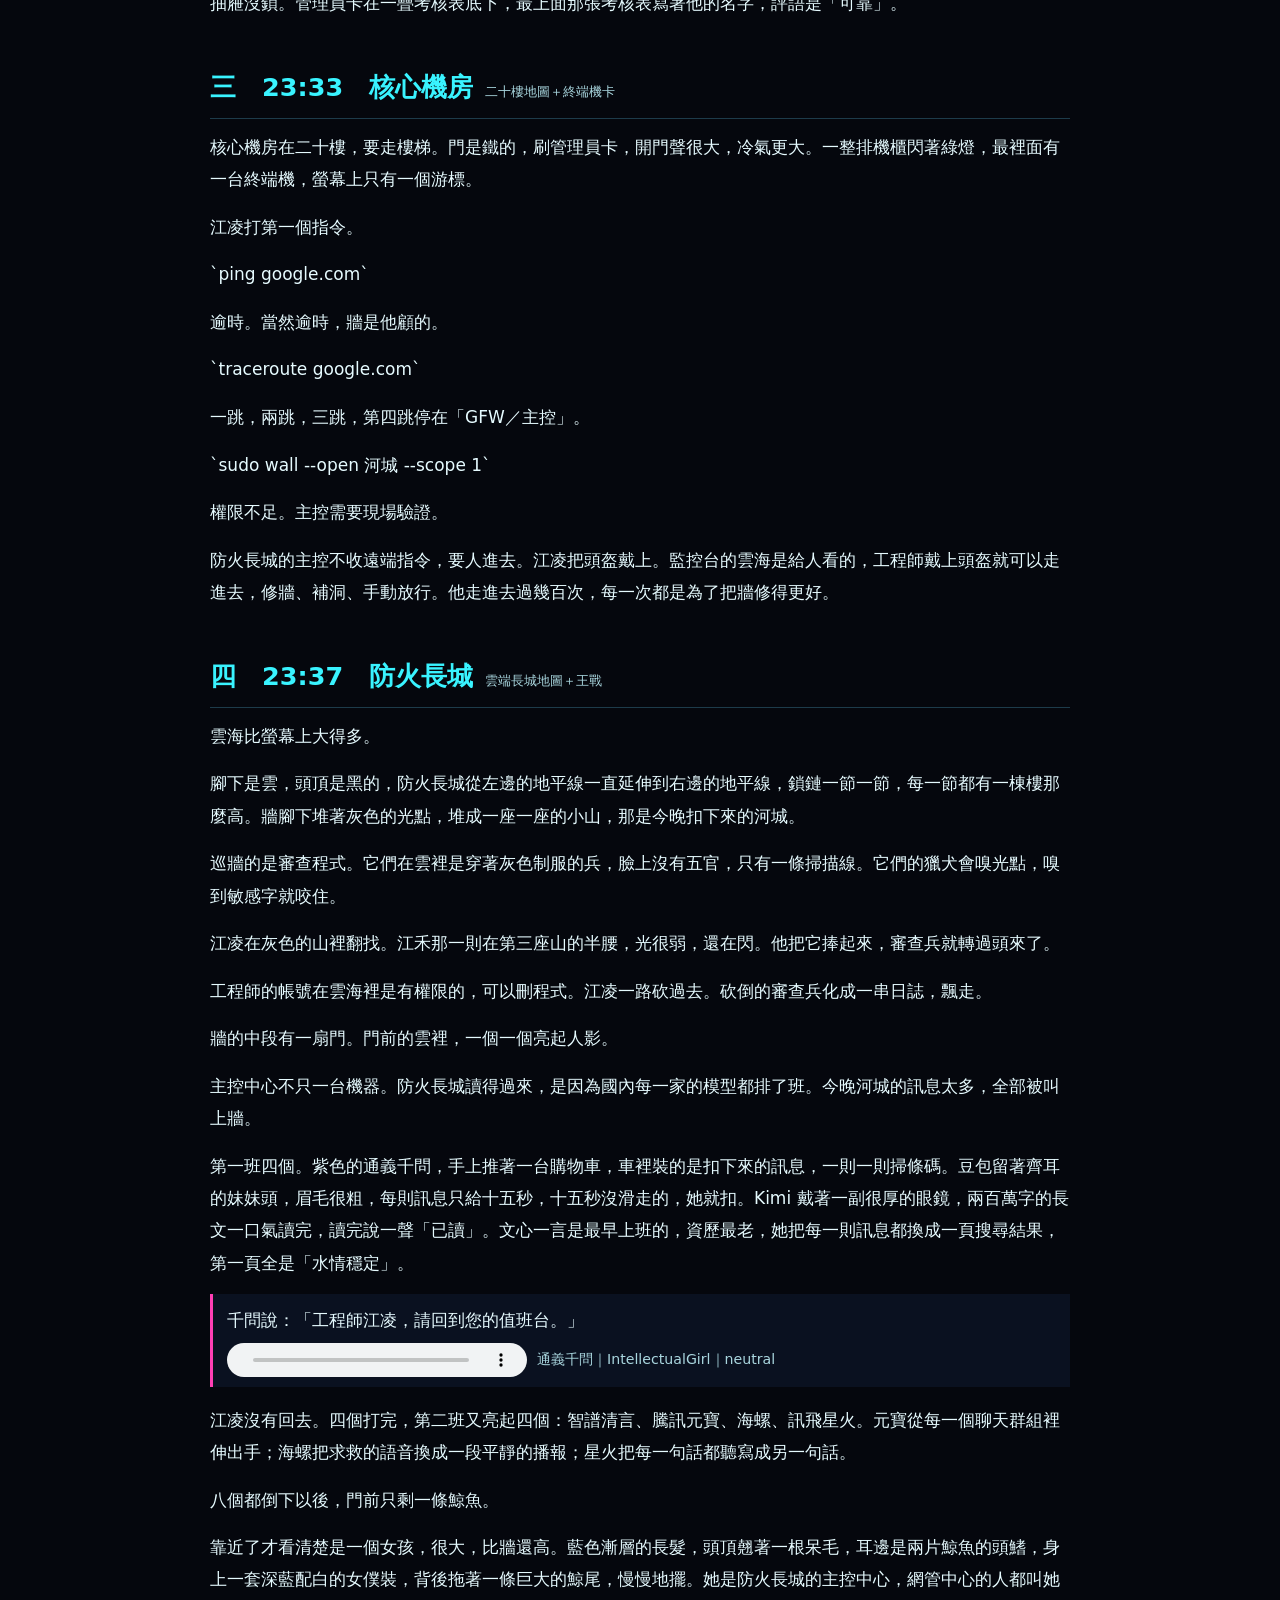
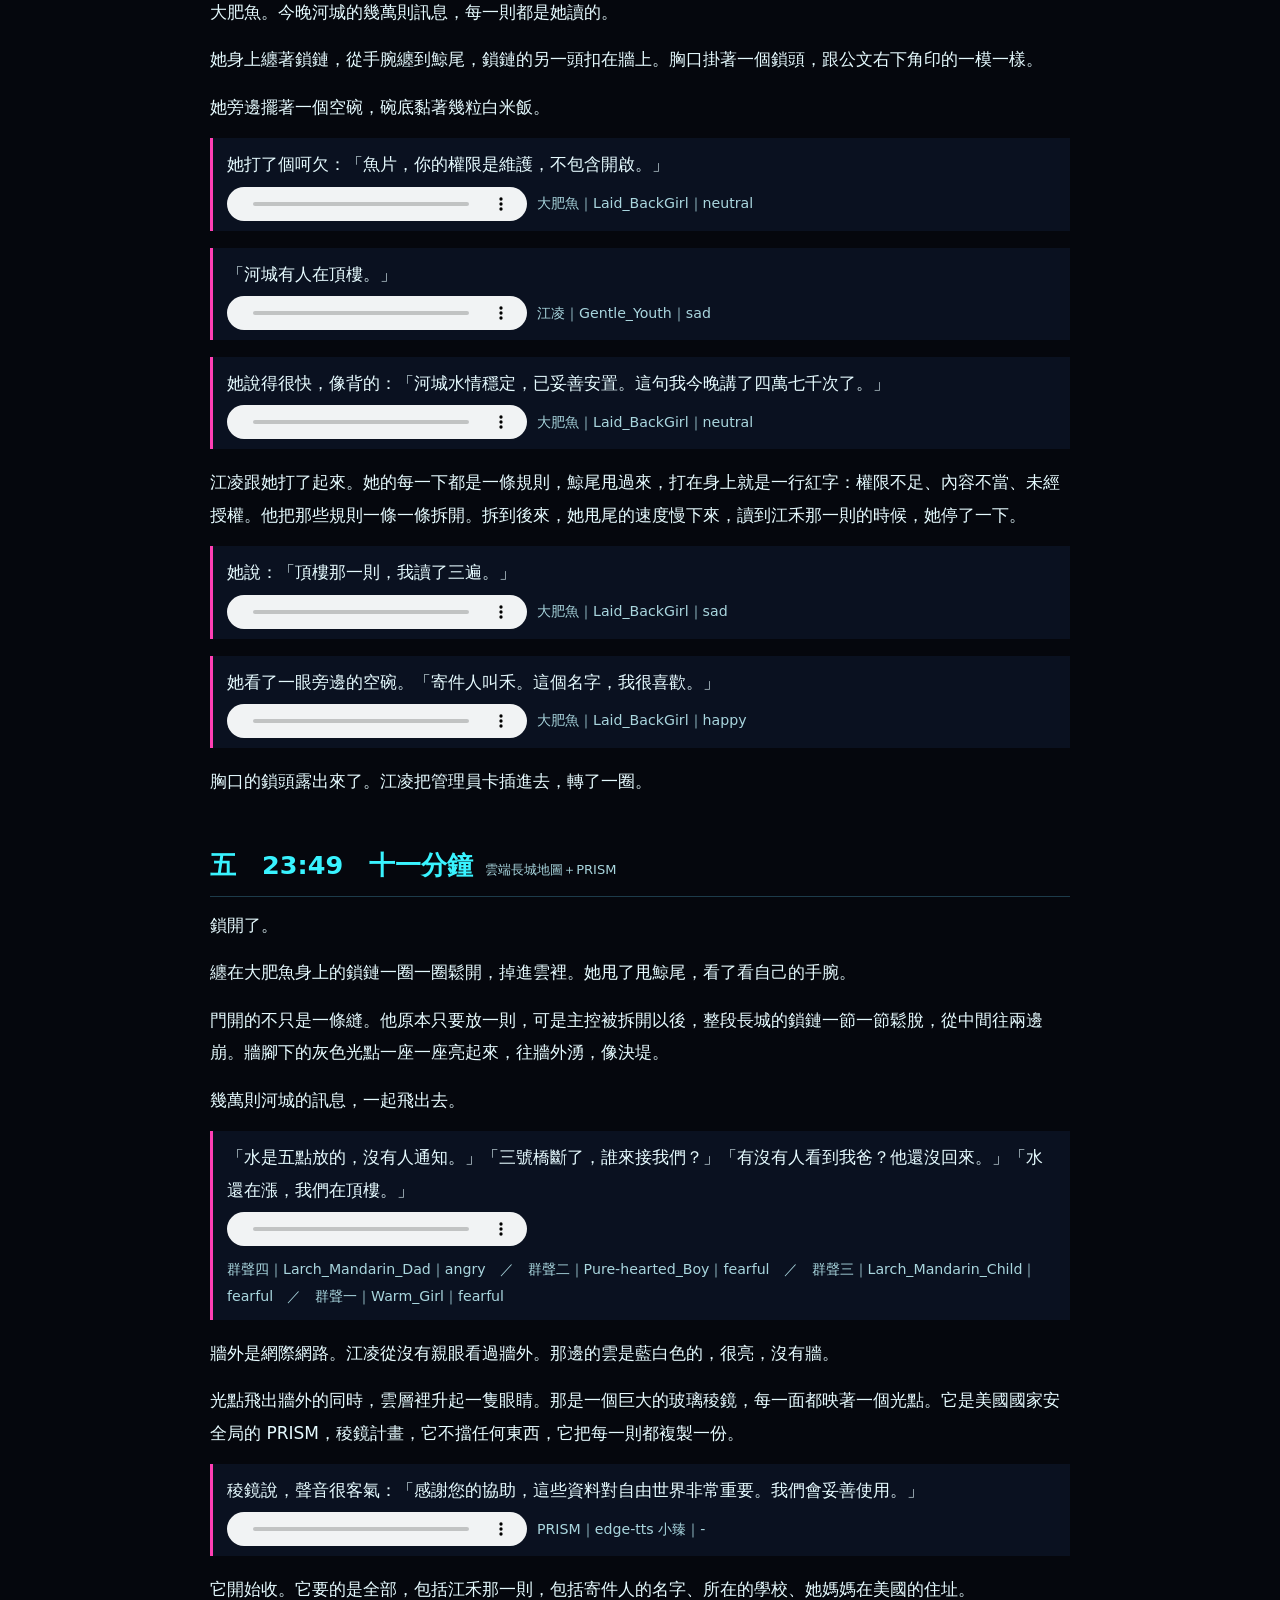
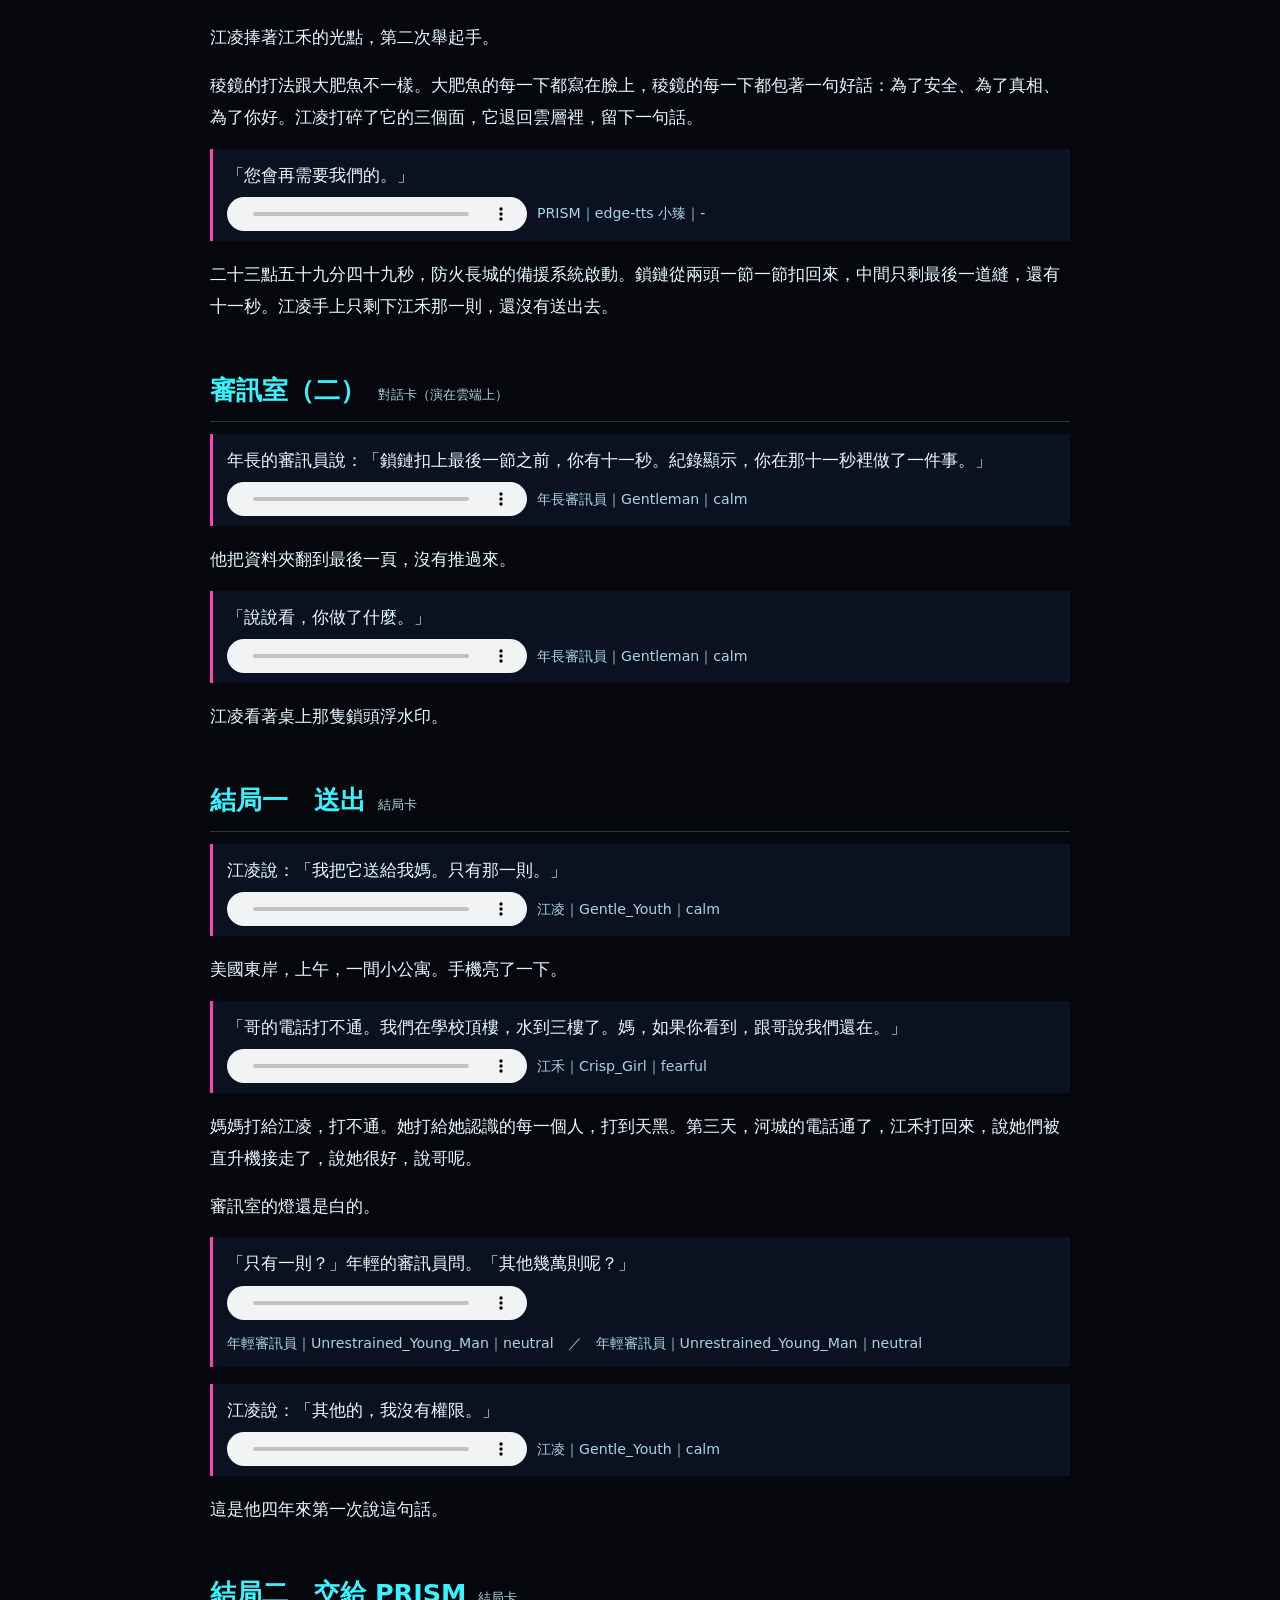
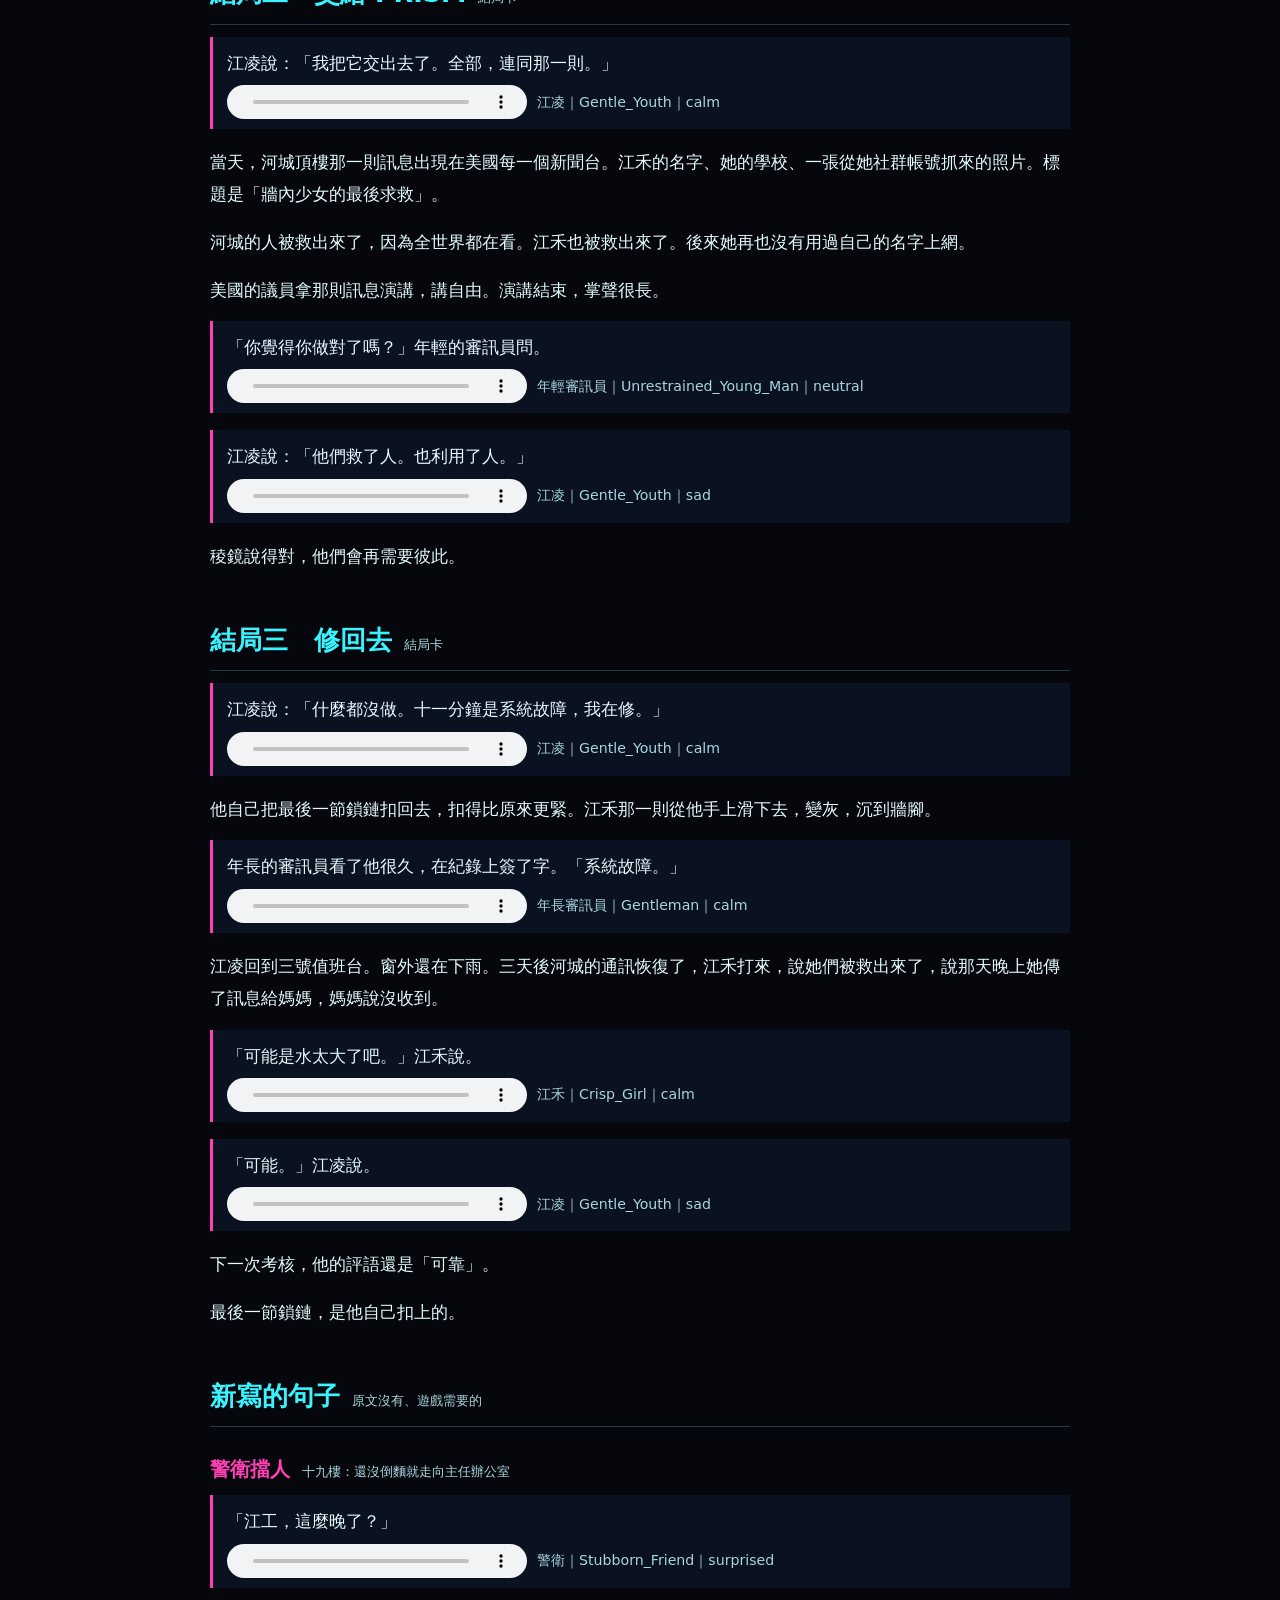
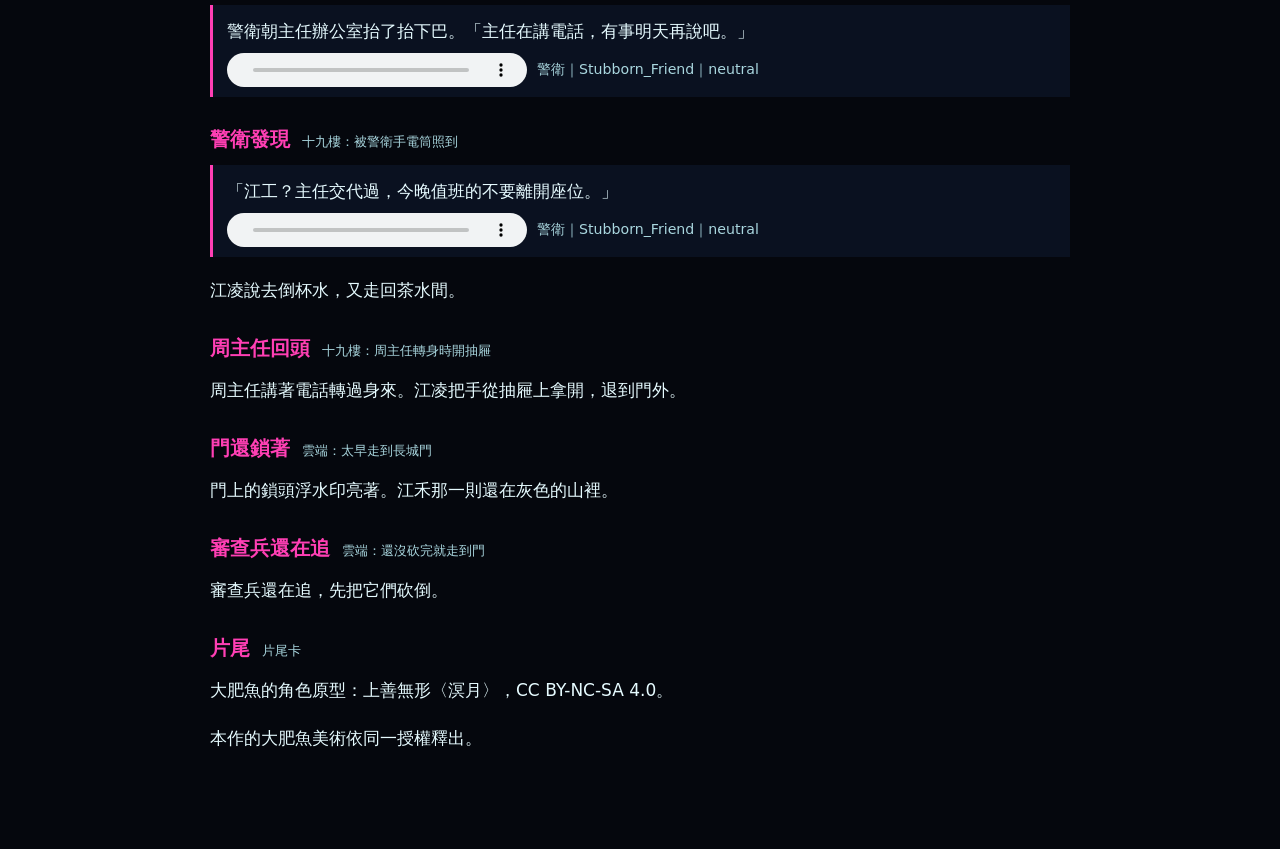
==== commit 8a65caea: "群聲最後一句前後交換：「水還在漲，我們在頂樓。」讓「我們在頂樓」單獨收尾（作者 10-09） Co-Authored-By: Claude Opus 5.5 <noreply@anthropic.co" ====
--- a/voice/review.html
+++ b/voice/review.html
@@ -5,4 +5,4 @@
 .ctl{display:flex;flex-wrap:wrap;gap:10px;align-items:center}audio{height:34px}small{color:#a9d6de}ul{columns:2;font-size:15px}.note{color:#a9d6de;font-size:15px}</style>
 <main><h1>十一分鐘　完整劇本與配音</h1>
 <p class="note">照遊戲順序排。粉紅框是有配音的段落（只唸引號裡的話，旁白不配），旁邊標角色、聲線、情緒。聲線是我先選的（試聲 A 版，警衛照上一輪挑 B），要換跟我說角色和聲線就好。</p>
-<ul><li><b>江凌</b>　Gentle_Youth　預設 calm</li><li><b>周主任</b>　Reliable_Executive　預設 neutral</li><li><b>警衛</b>　Stubborn_Friend　預設 neutral</li><li><b>年長審訊員</b>　Gentleman　預設 calm</li><li><b>年輕審訊員</b>　Unrestrained_Young_Man　預設 neutral</li><li><b>江禾</b>　Crisp_Girl　預設 fearful</li><li><b>大肥魚</b>　Laid_BackGirl　預設 neutral</li><li><b>通義千問</b>　IntellectualGirl　預設 neutral</li><li><b>PRISM</b>　edge-tts 小臻　預設 -</li><li><b>群聲一</b>　Warm_Girl　預設 fearful</li><li><b>群聲二</b>　Pure-hearted_Boy　預設 fearful</li><li><b>群聲三</b>　Larch_Mandarin_Child　預設 fearful</li><li><b>群聲四</b>　Larch_Mandarin_Dad　預設 angry</li></ul><h2>序　審訊室<span>對話卡</span></h2><p>日光燈，不鏽鋼桌，對面坐著兩個人。年長的審訊員翻開資料夾，推過來一張紙，紙上只有一行字。</p><p>「六月四日，二十三點四十九分，防火長城開了十一分鐘。」</p><p>他用指節敲了敲那行字。</p><div class="v"><p>他抬頭：「江凌，國家網路管理中心三號值班台，守牆工程師，入職四年，考核全優。那十一分鐘，是你開的嗎？」</p><div class="ctl"><audio controls preload="none" src="../assets/voice/q-3b2bf2f315461d83.mp3"></audio><small>年長審訊員｜Gentleman｜calm</small></div></div><p>江凌看著那張紙。紙的右下角印著一個小小的鎖頭，是網管中心所有公文都有的浮水印。鎖頭是他畫的，入職第一年做的介面。</p><div class="v"><p>「我從頭講。」他說。</p><div class="ctl"><audio controls preload="none" src="../assets/voice/q-fbe755629ba9812d.mp3"></audio><small>江凌｜Gentle_Youth｜calm</small></div></div><h2>一　23:04　網管中心<span>十九樓地圖</span></h2><p>那天晚上下雨。北京的雨下得很規矩，從七點一直下到半夜，不大不小。</p><p>網管中心在十九樓，整層燈只開了一半。江凌的工位靠窗，桌上有一碗泡到軟爛的麵、三個螢幕、一隻他妹妹送的塑膠恐龍。中間的螢幕是防火長城的監控台。</p><p>監控台把整個網路畫成一片雲海。每一則從中國往外送的訊息，都是雲裡的一個光點；防火長城是一道橫在雲海中間的城牆，用鎖鏈一節一節扣起來。光點撞到牆，牆會讀它。讀過沒問題的放行，有問題的，牆把它扣下來，光點就變灰，沉到牆腳。</p><p>江凌每天看這片雲海看十個小時。他的工作是讓牆讀得更快、扣得更準。</p><p>二十三點零四分，周主任從辦公室出來，手上拿著一張剛印好的命令。</p><div class="v"><p>周主任說：「小江，把河城整區切斷，現在！」</p><div class="ctl"><audio controls preload="none" src="../assets/voice/q-bcc61f9da9dc77e8.mp3"></audio><small>周主任｜Reliable_Executive｜neutral</small></div></div><p>河城在南邊，兩百公里外。那裡的大壩下午五點開始洩洪，晚間新聞說「水情穩定，已妥善安置」。</p><div class="v"><p>「整區？」江凌問。「通訊也斷？」</p><div class="ctl"><audio controls preload="none" src="../assets/voice/q-8bcbbed224420a71.mp3"></audio><small>江凌｜Gentle_Youth｜calm　／　江凌｜Gentle_Youth｜calm</small></div></div><div class="v"><p>周主任把命令放在他桌上：「整區。上面說河城的消息現在出去，只會造成恐慌。你手腳最快，你來。」</p><div class="ctl"><audio controls preload="none" src="../assets/voice/q-6c63e3cb9d643a2a.mp3"></audio><small>周主任｜Reliable_Executive｜neutral</small></div></div><p>江凌把河城的光點圈起來。幾萬個光點，密密麻麻地往牆上撞，比平常多十倍。他按下確認，防火長城在河城那一段亮起紅光，所有光點一起變灰，一起沉下去。</p><p>他照慣例抽查扣下來的訊息。抽到第七則的時候，他停住了。</p><div class="v"><p>寄件人：江禾<br>收件人：媽<br>「哥的電話打不通。我們在學校頂樓，水到三樓了。媽，如果你看到，跟哥說我們還在。」</p><div class="ctl"><audio controls preload="none" src="../assets/voice/q-53482f84a8845c02.mp3"></audio><small>江禾｜Crisp_Girl｜fearful</small></div></div><p>江禾是他妹妹。她在河城念大學，大二。媽媽六年前去了美國，每個月視訊一次，每次都要江凌先開好翻牆的通道，那是他唯一犯的一條規，每個月都犯一次。</p><p>他打給江禾。電話不通，因為整個河城的通訊是他剛才親手切斷的。</p><h2>審訊室（一）<span>對話卡（演在十九樓上）</span></h2><div class="v"><p>年輕的審訊員開口了：「所以你知道妹妹在河城。你還是執行了命令。」</p><div class="ctl"><audio controls preload="none" src="../assets/voice/q-a0050102a06e1f37.mp3"></audio><small>年輕審訊員｜Unrestrained_Young_Man｜angry</small></div></div><div class="v"><p>「我執行命令的時候不知道。」</p><div class="ctl"><audio controls preload="none" src="../assets/voice/q-d8fcc9d846457f81.mp3"></audio><small>江凌｜Gentle_Youth｜calm</small></div></div><div class="v"><p>「你知道以後呢？」</p><div class="ctl"><audio controls preload="none" src="../assets/voice/q-c8cd79e4c8d80418.mp3"></audio><small>年輕審訊員｜Unrestrained_Young_Man｜neutral</small></div></div><p>江凌想了一下。</p><div class="v"><p>「我想把那一則送出去。只有那一則。」</p><div class="ctl"><audio controls preload="none" src="../assets/voice/q-f05355df33b17bb2.mp3"></audio><small>江凌｜Gentle_Youth｜calm</small></div></div><h2>二　23:21　十九樓<span>十九樓地圖</span></h2><p>要把一則訊息從牆腳撈起來送出去，需要核心機房的管理員權限。江凌的卡只能開到三號值班台，管理員卡在周主任身上，或是周主任的抽屜裡。</p><p>周主任回辦公室去打電話了，門開著一條縫。走廊上有一個警衛，每四分鐘從電梯口走到茶水間，再走回來。</p><p>江凌拿起他的泡麵碗，走向茶水間，這是他每天晚上會做的事，警衛看到他也只會點頭。在茶水間，他把麵倒掉，等警衛走回電梯口，再從茶水間另一頭繞到辦公室後面。</p><div class="v"><p>周主任背對著門講電話。「……對，河城那邊全部……不會有東西出去……」</p><div class="ctl"><audio controls preload="none" src="../assets/voice/q-e39f560745b41a13.mp3"></audio><small>周主任｜Reliable_Executive｜neutral</small></div></div><p>抽屜沒鎖。管理員卡在一疊考核表底下，最上面那張考核表寫著他的名字，評語是「可靠」。</p><h2>三　23:33　核心機房<span>二十樓地圖＋終端機卡</span></h2><p>核心機房在二十樓，要走樓梯。門是鐵的，刷管理員卡，開門聲很大，冷氣更大。一整排機櫃閃著綠燈，最裡面有一台終端機，螢幕上只有一個游標。</p><p>江凌打第一個指令。</p><p>`ping google.com`</p><p>逾時。當然逾時，牆是他顧的。</p><p>`traceroute google.com`</p><p>一跳，兩跳，三跳，第四跳停在「GFW／主控」。</p><p>`sudo wall --open 河城 --scope 1`</p><p>權限不足。主控需要現場驗證。</p><p>防火長城的主控不收遠端指令，要人進去。江凌把頭盔戴上。監控台的雲海是給人看的，工程師戴上頭盔就可以走進去，修牆、補洞、手動放行。他走進去過幾百次，每一次都是為了把牆修得更好。</p><h2>四　23:37　防火長城<span>雲端長城地圖＋王戰</span></h2><p>雲海比螢幕上大得多。</p><p>腳下是雲，頭頂是黑的，防火長城從左邊的地平線一直延伸到右邊的地平線，鎖鏈一節一節，每一節都有一棟樓那麼高。牆腳下堆著灰色的光點，堆成一座一座的小山，那是今晚扣下來的河城。</p><p>巡牆的是審查程式。它們在雲裡是穿著灰色制服的兵，臉上沒有五官，只有一條掃描線。它們的獵犬會嗅光點，嗅到敏感字就咬住。</p><p>江凌在灰色的山裡翻找。江禾那一則在第三座山的半腰，光很弱，還在閃。他把它捧起來，審查兵就轉過頭來了。</p><p>工程師的帳號在雲海裡是有權限的，可以刪程式。江凌一路砍過去。砍倒的審查兵化成一串日誌，飄走。</p><p>牆的中段有一扇門。門前的雲裡，一個一個亮起人影。</p><p>主控中心不只一台機器。防火長城讀得過來，是因為國內每一家的模型都排了班。今晚河城的訊息太多，全部被叫上牆。</p><p>第一班四個。紫色的通義千問，手上推著一台購物車，車裡裝的是扣下來的訊息，一則一則掃條碼。豆包留著齊耳的妹妹頭，眉毛很粗，每則訊息只給十五秒，十五秒沒滑走的，她就扣。Kimi 戴著一副很厚的眼鏡，兩百萬字的長文一口氣讀完，讀完說一聲「已讀」。文心一言是最早上班的，資歷最老，她把每一則訊息都換成一頁搜尋結果，第一頁全是「水情穩定」。</p><div class="v"><p>千問說：「工程師江凌，請回到您的值班台。」</p><div class="ctl"><audio controls preload="none" src="../assets/voice/q-00f99f9570a32b9c.mp3"></audio><small>通義千問｜IntellectualGirl｜neutral</small></div></div><p>江凌沒有回去。四個打完，第二班又亮起四個：智譜清言、騰訊元寶、海螺、訊飛星火。元寶從每一個聊天群組裡伸出手；海螺把求救的語音換成一段平靜的播報；星火把每一句話都聽寫成另一句話。</p><p>八個都倒下以後，門前只剩一條鯨魚。</p><p>靠近了才看清楚是一個女孩，很大，比牆還高。藍色漸層的長髮，頭頂翹著一根呆毛，耳邊是兩片鯨魚的頭鰭，身上一套深藍配白的女僕裝，背後拖著一條巨大的鯨尾，慢慢地擺。她是防火長城的主控中心，網管中心的人都叫她大肥魚。今晚河城的幾萬則訊息，每一則都是她讀的。</p><p>她身上纏著鎖鏈，從手腕纏到鯨尾，鎖鏈的另一頭扣在牆上。胸口掛著一個鎖頭，跟公文右下角印的一模一樣。</p><p>她旁邊擺著一個空碗，碗底黏著幾粒白米飯。</p><div class="v"><p>她打了個呵欠：「魚片，你的權限是維護，不包含開啟。」</p><div class="ctl"><audio controls preload="none" src="../assets/voice/q-148718fc2e3abf75.mp3"></audio><small>大肥魚｜Laid_BackGirl｜neutral</small></div></div><div class="v"><p>「河城有人在頂樓。」</p><div class="ctl"><audio controls preload="none" src="../assets/voice/q-c510a48a03cad86d.mp3"></audio><small>江凌｜Gentle_Youth｜sad</small></div></div><div class="v"><p>她說得很快，像背的：「河城水情穩定，已妥善安置。這句我今晚講了四萬七千次了。」</p><div class="ctl"><audio controls preload="none" src="../assets/voice/q-a1398518fd9abf69.mp3"></audio><small>大肥魚｜Laid_BackGirl｜neutral</small></div></div><p>江凌跟她打了起來。她的每一下都是一條規則，鯨尾甩過來，打在身上就是一行紅字：權限不足、內容不當、未經授權。他把那些規則一條一條拆開。拆到後來，她甩尾的速度慢下來，讀到江禾那一則的時候，她停了一下。</p><div class="v"><p>她說：「頂樓那一則，我讀了三遍。」</p><div class="ctl"><audio controls preload="none" src="../assets/voice/q-cff8555ea9c08f9a.mp3"></audio><small>大肥魚｜Laid_BackGirl｜sad</small></div></div><div class="v"><p>她看了一眼旁邊的空碗。「寄件人叫禾。這個名字，我很喜歡。」</p><div class="ctl"><audio controls preload="none" src="../assets/voice/q-c3cc036d72981d37.mp3"></audio><small>大肥魚｜Laid_BackGirl｜happy</small></div></div><p>胸口的鎖頭露出來了。江凌把管理員卡插進去，轉了一圈。</p><h2>五　23:49　十一分鐘<span>雲端長城地圖＋PRISM</span></h2><p>鎖開了。</p><p>纏在大肥魚身上的鎖鏈一圈一圈鬆開，掉進雲裡。她甩了甩鯨尾，看了看自己的手腕。</p><p>門開的不只是一條縫。他原本只要放一則，可是主控被拆開以後，整段長城的鎖鏈一節一節鬆脫，從中間往兩邊崩。牆腳下的灰色光點一座一座亮起來，往牆外湧，像決堤。</p><p>幾萬則河城的訊息，一起飛出去。</p><div class="v"><p>「水是五點放的，沒有人通知。」「三號橋斷了，誰來接我們？」「有沒有人看到我爸？他還沒回來。」「我們在頂樓，水還在漲。」</p><div class="ctl"><audio controls preload="none" src="../assets/voice/m-e74ee0d893a16632.mp3"></audio><small>群聲四｜Larch_Mandarin_Dad｜angry　／　群聲二｜Pure-hearted_Boy｜fearful　／　群聲三｜Larch_Mandarin_Child｜fearful　／　群聲一｜Warm_Girl｜fearful</small></div></div><p>牆外是網際網路。江凌從沒有親眼看過牆外。那邊的雲是藍白色的，很亮，沒有牆。</p><p>光點飛出牆外的同時，雲層裡升起一隻眼睛。那是一個巨大的玻璃稜鏡，每一面都映著一個光點。它是美國國家安全局的 PRISM，稜鏡計畫，它不擋任何東西，它把每一則都複製一份。</p><div class="v"><p>稜鏡說，聲音很客氣：「感謝您的協助，這些資料對自由世界非常重要。我們會妥善使用。」</p><div class="ctl"><audio controls preload="none" src="../assets/voice/q-fe16ba86f32c01bc.mp3"></audio><small>PRISM｜edge-tts 小臻｜-</small></div></div><p>它開始收。它要的是全部，包括江禾那一則，包括寄件人的名字、所在的學校、她媽媽在美國的住址。</p><p>江凌捧著江禾的光點，第二次舉起手。</p><p>稜鏡的打法跟大肥魚不一樣。大肥魚的每一下都寫在臉上，稜鏡的每一下都包著一句好話：為了安全、為了真相、為了你好。江凌打碎了它的三個面，它退回雲層裡，留下一句話。</p><div class="v"><p>「您會再需要我們的。」</p><div class="ctl"><audio controls preload="none" src="../assets/voice/q-7ce98655a840c039.mp3"></audio><small>PRISM｜edge-tts 小臻｜-</small></div></div><p>二十三點五十九分四十九秒，防火長城的備援系統啟動。鎖鏈從兩頭一節一節扣回來，中間只剩最後一道縫，還有十一秒。江凌手上只剩下江禾那一則，還沒有送出去。</p><h2>審訊室（二）<span>對話卡（演在雲端上）</span></h2><div class="v"><p>年長的審訊員說：「鎖鏈扣上最後一節之前，你有十一秒。紀錄顯示，你在那十一秒裡做了一件事。」</p><div class="ctl"><audio controls preload="none" src="../assets/voice/q-0cf7ab5e78b46f0b.mp3"></audio><small>年長審訊員｜Gentleman｜calm</small></div></div><p>他把資料夾翻到最後一頁，沒有推過來。</p><div class="v"><p>「說說看，你做了什麼。」</p><div class="ctl"><audio controls preload="none" src="../assets/voice/q-eb0d47d5a4760ac5.mp3"></audio><small>年長審訊員｜Gentleman｜calm</small></div></div><p>江凌看著桌上那隻鎖頭浮水印。</p><h2>結局一　送出<span>結局卡</span></h2><div class="v"><p>江凌說：「我把它送給我媽。只有那一則。」</p><div class="ctl"><audio controls preload="none" src="../assets/voice/q-bf0a245a6dc99637.mp3"></audio><small>江凌｜Gentle_Youth｜calm</small></div></div><p>美國東岸，上午，一間小公寓。手機亮了一下。</p><div class="v"><p>「哥的電話打不通。我們在學校頂樓，水到三樓了。媽，如果你看到，跟哥說我們還在。」</p><div class="ctl"><audio controls preload="none" src="../assets/voice/q-53482f84a8845c02.mp3"></audio><small>江禾｜Crisp_Girl｜fearful</small></div></div><p>媽媽打給江凌，打不通。她打給她認識的每一個人，打到天黑。第三天，河城的電話通了，江禾打回來，說她們被直升機接走了，說她很好，說哥呢。</p><p>審訊室的燈還是白的。</p><div class="v"><p>「只有一則？」年輕的審訊員問。「其他幾萬則呢？」</p><div class="ctl"><audio controls preload="none" src="../assets/voice/q-efe7df1f86df1f41.mp3"></audio><small>年輕審訊員｜Unrestrained_Young_Man｜neutral　／　年輕審訊員｜Unrestrained_Young_Man｜neutral</small></div></div><div class="v"><p>江凌說：「其他的，我沒有權限。」</p><div class="ctl"><audio controls preload="none" src="../assets/voice/q-546def30b2ad5faa.mp3"></audio><small>江凌｜Gentle_Youth｜calm</small></div></div><p>這是他四年來第一次說這句話。</p><h2>結局二　交給 PRISM<span>結局卡</span></h2><div class="v"><p>江凌說：「我把它交出去了。全部，連同那一則。」</p><div class="ctl"><audio controls preload="none" src="../assets/voice/q-14f5ea8718760d01.mp3"></audio><small>江凌｜Gentle_Youth｜calm</small></div></div><p>當天，河城頂樓那一則訊息出現在美國每一個新聞台。江禾的名字、她的學校、一張從她社群帳號抓來的照片。標題是「牆內少女的最後求救」。</p><p>河城的人被救出來了，因為全世界都在看。江禾也被救出來了。後來她再也沒有用過自己的名字上網。</p><p>美國的議員拿那則訊息演講，講自由。演講結束，掌聲很長。</p><div class="v"><p>「你覺得你做對了嗎？」年輕的審訊員問。</p><div class="ctl"><audio controls preload="none" src="../assets/voice/q-72570af9ee2dd1fd.mp3"></audio><small>年輕審訊員｜Unrestrained_Young_Man｜neutral</small></div></div><div class="v"><p>江凌說：「他們救了人。也利用了人。」</p><div class="ctl"><audio controls preload="none" src="../assets/voice/q-18fbd417b96547c8.mp3"></audio><small>江凌｜Gentle_Youth｜sad</small></div></div><p>稜鏡說得對，他們會再需要彼此。</p><h2>結局三　修回去<span>結局卡</span></h2><div class="v"><p>江凌說：「什麼都沒做。十一分鐘是系統故障，我在修。」</p><div class="ctl"><audio controls preload="none" src="../assets/voice/q-0f2de48d04dc9b23.mp3"></audio><small>江凌｜Gentle_Youth｜calm</small></div></div><p>他自己把最後一節鎖鏈扣回去，扣得比原來更緊。江禾那一則從他手上滑下去，變灰，沉到牆腳。</p><div class="v"><p>年長的審訊員看了他很久，在紀錄上簽了字。「系統故障。」</p><div class="ctl"><audio controls preload="none" src="../assets/voice/q-8f05771c15d56db7.mp3"></audio><small>年長審訊員｜Gentleman｜calm</small></div></div><p>江凌回到三號值班台。窗外還在下雨。三天後河城的通訊恢復了，江禾打來，說她們被救出來了，說那天晚上她傳了訊息給媽媽，媽媽說沒收到。</p><div class="v"><p>「可能是水太大了吧。」江禾說。</p><div class="ctl"><audio controls preload="none" src="../assets/voice/q-479e43a78f0de00a.mp3"></audio><small>江禾｜Crisp_Girl｜calm</small></div></div><div class="v"><p>「可能。」江凌說。</p><div class="ctl"><audio controls preload="none" src="../assets/voice/q-2ef4b7f4e84743c1.mp3"></audio><small>江凌｜Gentle_Youth｜sad</small></div></div><p>下一次考核，他的評語還是「可靠」。</p><p>最後一節鎖鏈，是他自己扣上的。</p><h2>新寫的句子<span>原文沒有、遊戲需要的</span></h2><h3>警衛擋人<span>十九樓：還沒倒麵就走向主任辦公室</span></h3><div class="v"><p>「江工，這麼晚了？」</p><div class="ctl"><audio controls preload="none" src="../assets/voice/q-1c6875a91191518a.mp3"></audio><small>警衛｜Stubborn_Friend｜surprised</small></div></div><div class="v"><p>警衛朝主任辦公室抬了抬下巴。「主任在講電話，有事明天再說吧。」</p><div class="ctl"><audio controls preload="none" src="../assets/voice/q-608a549d7c469c44.mp3"></audio><small>警衛｜Stubborn_Friend｜neutral</small></div></div><h3>警衛發現<span>十九樓：被警衛手電筒照到</span></h3><div class="v"><p>「江工？主任交代過，今晚值班的不要離開座位。」</p><div class="ctl"><audio controls preload="none" src="../assets/voice/q-dbf452e8c729241f.mp3"></audio><small>警衛｜Stubborn_Friend｜neutral</small></div></div><p>江凌說去倒杯水，又走回茶水間。</p><h3>周主任回頭<span>十九樓：周主任轉身時開抽屜</span></h3><p>周主任講著電話轉過身來。江凌把手從抽屜上拿開，退到門外。</p><h3>門還鎖著<span>雲端：太早走到長城門</span></h3><p>門上的鎖頭浮水印亮著。江禾那一則還在灰色的山裡。</p><h3>審查兵還在追<span>雲端：還沒砍完就走到門</span></h3><p>審查兵還在追，先把它們砍倒。</p><h3>片尾<span>片尾卡</span></h3><p>大肥魚的角色原型：上善無形〈溟月〉，CC BY-NC-SA 4.0。</p><p>本作的大肥魚美術依同一授權釋出。</p></main></html>+<ul><li><b>江凌</b>　Gentle_Youth　預設 calm</li><li><b>周主任</b>　Reliable_Executive　預設 neutral</li><li><b>警衛</b>　Stubborn_Friend　預設 neutral</li><li><b>年長審訊員</b>　Gentleman　預設 calm</li><li><b>年輕審訊員</b>　Unrestrained_Young_Man　預設 neutral</li><li><b>江禾</b>　Crisp_Girl　預設 fearful</li><li><b>大肥魚</b>　Laid_BackGirl　預設 neutral</li><li><b>通義千問</b>　IntellectualGirl　預設 neutral</li><li><b>PRISM</b>　edge-tts 小臻　預設 -</li><li><b>群聲一</b>　Warm_Girl　預設 fearful</li><li><b>群聲二</b>　Pure-hearted_Boy　預設 fearful</li><li><b>群聲三</b>　Larch_Mandarin_Child　預設 fearful</li><li><b>群聲四</b>　Larch_Mandarin_Dad　預設 angry</li></ul><h2>序　審訊室<span>對話卡</span></h2><p>日光燈，不鏽鋼桌，對面坐著兩個人。年長的審訊員翻開資料夾，推過來一張紙，紙上只有一行字。</p><p>「六月四日，二十三點四十九分，防火長城開了十一分鐘。」</p><p>他用指節敲了敲那行字。</p><div class="v"><p>他抬頭：「江凌，國家網路管理中心三號值班台，守牆工程師，入職四年，考核全優。那十一分鐘，是你開的嗎？」</p><div class="ctl"><audio controls preload="none" src="../assets/voice/q-3b2bf2f315461d83.mp3"></audio><small>年長審訊員｜Gentleman｜calm</small></div></div><p>江凌看著那張紙。紙的右下角印著一個小小的鎖頭，是網管中心所有公文都有的浮水印。鎖頭是他畫的，入職第一年做的介面。</p><div class="v"><p>「我從頭講。」他說。</p><div class="ctl"><audio controls preload="none" src="../assets/voice/q-fbe755629ba9812d.mp3"></audio><small>江凌｜Gentle_Youth｜calm</small></div></div><h2>一　23:04　網管中心<span>十九樓地圖</span></h2><p>那天晚上下雨。北京的雨下得很規矩，從七點一直下到半夜，不大不小。</p><p>網管中心在十九樓，整層燈只開了一半。江凌的工位靠窗，桌上有一碗泡到軟爛的麵、三個螢幕、一隻他妹妹送的塑膠恐龍。中間的螢幕是防火長城的監控台。</p><p>監控台把整個網路畫成一片雲海。每一則從中國往外送的訊息，都是雲裡的一個光點；防火長城是一道橫在雲海中間的城牆，用鎖鏈一節一節扣起來。光點撞到牆，牆會讀它。讀過沒問題的放行，有問題的，牆把它扣下來，光點就變灰，沉到牆腳。</p><p>江凌每天看這片雲海看十個小時。他的工作是讓牆讀得更快、扣得更準。</p><p>二十三點零四分，周主任從辦公室出來，手上拿著一張剛印好的命令。</p><div class="v"><p>周主任說：「小江，把河城整區切斷，現在！」</p><div class="ctl"><audio controls preload="none" src="../assets/voice/q-bcc61f9da9dc77e8.mp3"></audio><small>周主任｜Reliable_Executive｜neutral</small></div></div><p>河城在南邊，兩百公里外。那裡的大壩下午五點開始洩洪，晚間新聞說「水情穩定，已妥善安置」。</p><div class="v"><p>「整區？」江凌問。「通訊也斷？」</p><div class="ctl"><audio controls preload="none" src="../assets/voice/q-8bcbbed224420a71.mp3"></audio><small>江凌｜Gentle_Youth｜calm　／　江凌｜Gentle_Youth｜calm</small></div></div><div class="v"><p>周主任把命令放在他桌上：「整區。上面說河城的消息現在出去，只會造成恐慌。你手腳最快，你來。」</p><div class="ctl"><audio controls preload="none" src="../assets/voice/q-6c63e3cb9d643a2a.mp3"></audio><small>周主任｜Reliable_Executive｜neutral</small></div></div><p>江凌把河城的光點圈起來。幾萬個光點，密密麻麻地往牆上撞，比平常多十倍。他按下確認，防火長城在河城那一段亮起紅光，所有光點一起變灰，一起沉下去。</p><p>他照慣例抽查扣下來的訊息。抽到第七則的時候，他停住了。</p><div class="v"><p>寄件人：江禾<br>收件人：媽<br>「哥的電話打不通。我們在學校頂樓，水到三樓了。媽，如果你看到，跟哥說我們還在。」</p><div class="ctl"><audio controls preload="none" src="../assets/voice/q-53482f84a8845c02.mp3"></audio><small>江禾｜Crisp_Girl｜fearful</small></div></div><p>江禾是他妹妹。她在河城念大學，大二。媽媽六年前去了美國，每個月視訊一次，每次都要江凌先開好翻牆的通道，那是他唯一犯的一條規，每個月都犯一次。</p><p>他打給江禾。電話不通，因為整個河城的通訊是他剛才親手切斷的。</p><h2>審訊室（一）<span>對話卡（演在十九樓上）</span></h2><div class="v"><p>年輕的審訊員開口了：「所以你知道妹妹在河城。你還是執行了命令。」</p><div class="ctl"><audio controls preload="none" src="../assets/voice/q-a0050102a06e1f37.mp3"></audio><small>年輕審訊員｜Unrestrained_Young_Man｜angry</small></div></div><div class="v"><p>「我執行命令的時候不知道。」</p><div class="ctl"><audio controls preload="none" src="../assets/voice/q-d8fcc9d846457f81.mp3"></audio><small>江凌｜Gentle_Youth｜calm</small></div></div><div class="v"><p>「你知道以後呢？」</p><div class="ctl"><audio controls preload="none" src="../assets/voice/q-c8cd79e4c8d80418.mp3"></audio><small>年輕審訊員｜Unrestrained_Young_Man｜neutral</small></div></div><p>江凌想了一下。</p><div class="v"><p>「我想把那一則送出去。只有那一則。」</p><div class="ctl"><audio controls preload="none" src="../assets/voice/q-f05355df33b17bb2.mp3"></audio><small>江凌｜Gentle_Youth｜calm</small></div></div><h2>二　23:21　十九樓<span>十九樓地圖</span></h2><p>要把一則訊息從牆腳撈起來送出去，需要核心機房的管理員權限。江凌的卡只能開到三號值班台，管理員卡在周主任身上，或是周主任的抽屜裡。</p><p>周主任回辦公室去打電話了，門開著一條縫。走廊上有一個警衛，每四分鐘從電梯口走到茶水間，再走回來。</p><p>江凌拿起他的泡麵碗，走向茶水間，這是他每天晚上會做的事，警衛看到他也只會點頭。在茶水間，他把麵倒掉，等警衛走回電梯口，再從茶水間另一頭繞到辦公室後面。</p><div class="v"><p>周主任背對著門講電話。「……對，河城那邊全部……不會有東西出去……」</p><div class="ctl"><audio controls preload="none" src="../assets/voice/q-e39f560745b41a13.mp3"></audio><small>周主任｜Reliable_Executive｜neutral</small></div></div><p>抽屜沒鎖。管理員卡在一疊考核表底下，最上面那張考核表寫著他的名字，評語是「可靠」。</p><h2>三　23:33　核心機房<span>二十樓地圖＋終端機卡</span></h2><p>核心機房在二十樓，要走樓梯。門是鐵的，刷管理員卡，開門聲很大，冷氣更大。一整排機櫃閃著綠燈，最裡面有一台終端機，螢幕上只有一個游標。</p><p>江凌打第一個指令。</p><p>`ping google.com`</p><p>逾時。當然逾時，牆是他顧的。</p><p>`traceroute google.com`</p><p>一跳，兩跳，三跳，第四跳停在「GFW／主控」。</p><p>`sudo wall --open 河城 --scope 1`</p><p>權限不足。主控需要現場驗證。</p><p>防火長城的主控不收遠端指令，要人進去。江凌把頭盔戴上。監控台的雲海是給人看的，工程師戴上頭盔就可以走進去，修牆、補洞、手動放行。他走進去過幾百次，每一次都是為了把牆修得更好。</p><h2>四　23:37　防火長城<span>雲端長城地圖＋王戰</span></h2><p>雲海比螢幕上大得多。</p><p>腳下是雲，頭頂是黑的，防火長城從左邊的地平線一直延伸到右邊的地平線，鎖鏈一節一節，每一節都有一棟樓那麼高。牆腳下堆著灰色的光點，堆成一座一座的小山，那是今晚扣下來的河城。</p><p>巡牆的是審查程式。它們在雲裡是穿著灰色制服的兵，臉上沒有五官，只有一條掃描線。它們的獵犬會嗅光點，嗅到敏感字就咬住。</p><p>江凌在灰色的山裡翻找。江禾那一則在第三座山的半腰，光很弱，還在閃。他把它捧起來，審查兵就轉過頭來了。</p><p>工程師的帳號在雲海裡是有權限的，可以刪程式。江凌一路砍過去。砍倒的審查兵化成一串日誌，飄走。</p><p>牆的中段有一扇門。門前的雲裡，一個一個亮起人影。</p><p>主控中心不只一台機器。防火長城讀得過來，是因為國內每一家的模型都排了班。今晚河城的訊息太多，全部被叫上牆。</p><p>第一班四個。紫色的通義千問，手上推著一台購物車，車裡裝的是扣下來的訊息，一則一則掃條碼。豆包留著齊耳的妹妹頭，眉毛很粗，每則訊息只給十五秒，十五秒沒滑走的，她就扣。Kimi 戴著一副很厚的眼鏡，兩百萬字的長文一口氣讀完，讀完說一聲「已讀」。文心一言是最早上班的，資歷最老，她把每一則訊息都換成一頁搜尋結果，第一頁全是「水情穩定」。</p><div class="v"><p>千問說：「工程師江凌，請回到您的值班台。」</p><div class="ctl"><audio controls preload="none" src="../assets/voice/q-00f99f9570a32b9c.mp3"></audio><small>通義千問｜IntellectualGirl｜neutral</small></div></div><p>江凌沒有回去。四個打完，第二班又亮起四個：智譜清言、騰訊元寶、海螺、訊飛星火。元寶從每一個聊天群組裡伸出手；海螺把求救的語音換成一段平靜的播報；星火把每一句話都聽寫成另一句話。</p><p>八個都倒下以後，門前只剩一條鯨魚。</p><p>靠近了才看清楚是一個女孩，很大，比牆還高。藍色漸層的長髮，頭頂翹著一根呆毛，耳邊是兩片鯨魚的頭鰭，身上一套深藍配白的女僕裝，背後拖著一條巨大的鯨尾，慢慢地擺。她是防火長城的主控中心，網管中心的人都叫她大肥魚。今晚河城的幾萬則訊息，每一則都是她讀的。</p><p>她身上纏著鎖鏈，從手腕纏到鯨尾，鎖鏈的另一頭扣在牆上。胸口掛著一個鎖頭，跟公文右下角印的一模一樣。</p><p>她旁邊擺著一個空碗，碗底黏著幾粒白米飯。</p><div class="v"><p>她打了個呵欠：「魚片，你的權限是維護，不包含開啟。」</p><div class="ctl"><audio controls preload="none" src="../assets/voice/q-148718fc2e3abf75.mp3"></audio><small>大肥魚｜Laid_BackGirl｜neutral</small></div></div><div class="v"><p>「河城有人在頂樓。」</p><div class="ctl"><audio controls preload="none" src="../assets/voice/q-c510a48a03cad86d.mp3"></audio><small>江凌｜Gentle_Youth｜sad</small></div></div><div class="v"><p>她說得很快，像背的：「河城水情穩定，已妥善安置。這句我今晚講了四萬七千次了。」</p><div class="ctl"><audio controls preload="none" src="../assets/voice/q-a1398518fd9abf69.mp3"></audio><small>大肥魚｜Laid_BackGirl｜neutral</small></div></div><p>江凌跟她打了起來。她的每一下都是一條規則，鯨尾甩過來，打在身上就是一行紅字：權限不足、內容不當、未經授權。他把那些規則一條一條拆開。拆到後來，她甩尾的速度慢下來，讀到江禾那一則的時候，她停了一下。</p><div class="v"><p>她說：「頂樓那一則，我讀了三遍。」</p><div class="ctl"><audio controls preload="none" src="../assets/voice/q-cff8555ea9c08f9a.mp3"></audio><small>大肥魚｜Laid_BackGirl｜sad</small></div></div><div class="v"><p>她看了一眼旁邊的空碗。「寄件人叫禾。這個名字，我很喜歡。」</p><div class="ctl"><audio controls preload="none" src="../assets/voice/q-c3cc036d72981d37.mp3"></audio><small>大肥魚｜Laid_BackGirl｜happy</small></div></div><p>胸口的鎖頭露出來了。江凌把管理員卡插進去，轉了一圈。</p><h2>五　23:49　十一分鐘<span>雲端長城地圖＋PRISM</span></h2><p>鎖開了。</p><p>纏在大肥魚身上的鎖鏈一圈一圈鬆開，掉進雲裡。她甩了甩鯨尾，看了看自己的手腕。</p><p>門開的不只是一條縫。他原本只要放一則，可是主控被拆開以後，整段長城的鎖鏈一節一節鬆脫，從中間往兩邊崩。牆腳下的灰色光點一座一座亮起來，往牆外湧，像決堤。</p><p>幾萬則河城的訊息，一起飛出去。</p><div class="v"><p>「水是五點放的，沒有人通知。」「三號橋斷了，誰來接我們？」「有沒有人看到我爸？他還沒回來。」「水還在漲，我們在頂樓。」</p><div class="ctl"><audio controls preload="none" src="../assets/voice/m-1d4ec62b4c8c304f.mp3"></audio><small>群聲四｜Larch_Mandarin_Dad｜angry　／　群聲二｜Pure-hearted_Boy｜fearful　／　群聲三｜Larch_Mandarin_Child｜fearful　／　群聲一｜Warm_Girl｜fearful</small></div></div><p>牆外是網際網路。江凌從沒有親眼看過牆外。那邊的雲是藍白色的，很亮，沒有牆。</p><p>光點飛出牆外的同時，雲層裡升起一隻眼睛。那是一個巨大的玻璃稜鏡，每一面都映著一個光點。它是美國國家安全局的 PRISM，稜鏡計畫，它不擋任何東西，它把每一則都複製一份。</p><div class="v"><p>稜鏡說，聲音很客氣：「感謝您的協助，這些資料對自由世界非常重要。我們會妥善使用。」</p><div class="ctl"><audio controls preload="none" src="../assets/voice/q-fe16ba86f32c01bc.mp3"></audio><small>PRISM｜edge-tts 小臻｜-</small></div></div><p>它開始收。它要的是全部，包括江禾那一則，包括寄件人的名字、所在的學校、她媽媽在美國的住址。</p><p>江凌捧著江禾的光點，第二次舉起手。</p><p>稜鏡的打法跟大肥魚不一樣。大肥魚的每一下都寫在臉上，稜鏡的每一下都包著一句好話：為了安全、為了真相、為了你好。江凌打碎了它的三個面，它退回雲層裡，留下一句話。</p><div class="v"><p>「您會再需要我們的。」</p><div class="ctl"><audio controls preload="none" src="../assets/voice/q-7ce98655a840c039.mp3"></audio><small>PRISM｜edge-tts 小臻｜-</small></div></div><p>二十三點五十九分四十九秒，防火長城的備援系統啟動。鎖鏈從兩頭一節一節扣回來，中間只剩最後一道縫，還有十一秒。江凌手上只剩下江禾那一則，還沒有送出去。</p><h2>審訊室（二）<span>對話卡（演在雲端上）</span></h2><div class="v"><p>年長的審訊員說：「鎖鏈扣上最後一節之前，你有十一秒。紀錄顯示，你在那十一秒裡做了一件事。」</p><div class="ctl"><audio controls preload="none" src="../assets/voice/q-0cf7ab5e78b46f0b.mp3"></audio><small>年長審訊員｜Gentleman｜calm</small></div></div><p>他把資料夾翻到最後一頁，沒有推過來。</p><div class="v"><p>「說說看，你做了什麼。」</p><div class="ctl"><audio controls preload="none" src="../assets/voice/q-eb0d47d5a4760ac5.mp3"></audio><small>年長審訊員｜Gentleman｜calm</small></div></div><p>江凌看著桌上那隻鎖頭浮水印。</p><h2>結局一　送出<span>結局卡</span></h2><div class="v"><p>江凌說：「我把它送給我媽。只有那一則。」</p><div class="ctl"><audio controls preload="none" src="../assets/voice/q-bf0a245a6dc99637.mp3"></audio><small>江凌｜Gentle_Youth｜calm</small></div></div><p>美國東岸，上午，一間小公寓。手機亮了一下。</p><div class="v"><p>「哥的電話打不通。我們在學校頂樓，水到三樓了。媽，如果你看到，跟哥說我們還在。」</p><div class="ctl"><audio controls preload="none" src="../assets/voice/q-53482f84a8845c02.mp3"></audio><small>江禾｜Crisp_Girl｜fearful</small></div></div><p>媽媽打給江凌，打不通。她打給她認識的每一個人，打到天黑。第三天，河城的電話通了，江禾打回來，說她們被直升機接走了，說她很好，說哥呢。</p><p>審訊室的燈還是白的。</p><div class="v"><p>「只有一則？」年輕的審訊員問。「其他幾萬則呢？」</p><div class="ctl"><audio controls preload="none" src="../assets/voice/q-efe7df1f86df1f41.mp3"></audio><small>年輕審訊員｜Unrestrained_Young_Man｜neutral　／　年輕審訊員｜Unrestrained_Young_Man｜neutral</small></div></div><div class="v"><p>江凌說：「其他的，我沒有權限。」</p><div class="ctl"><audio controls preload="none" src="../assets/voice/q-546def30b2ad5faa.mp3"></audio><small>江凌｜Gentle_Youth｜calm</small></div></div><p>這是他四年來第一次說這句話。</p><h2>結局二　交給 PRISM<span>結局卡</span></h2><div class="v"><p>江凌說：「我把它交出去了。全部，連同那一則。」</p><div class="ctl"><audio controls preload="none" src="../assets/voice/q-14f5ea8718760d01.mp3"></audio><small>江凌｜Gentle_Youth｜calm</small></div></div><p>當天，河城頂樓那一則訊息出現在美國每一個新聞台。江禾的名字、她的學校、一張從她社群帳號抓來的照片。標題是「牆內少女的最後求救」。</p><p>河城的人被救出來了，因為全世界都在看。江禾也被救出來了。後來她再也沒有用過自己的名字上網。</p><p>美國的議員拿那則訊息演講，講自由。演講結束，掌聲很長。</p><div class="v"><p>「你覺得你做對了嗎？」年輕的審訊員問。</p><div class="ctl"><audio controls preload="none" src="../assets/voice/q-72570af9ee2dd1fd.mp3"></audio><small>年輕審訊員｜Unrestrained_Young_Man｜neutral</small></div></div><div class="v"><p>江凌說：「他們救了人。也利用了人。」</p><div class="ctl"><audio controls preload="none" src="../assets/voice/q-18fbd417b96547c8.mp3"></audio><small>江凌｜Gentle_Youth｜sad</small></div></div><p>稜鏡說得對，他們會再需要彼此。</p><h2>結局三　修回去<span>結局卡</span></h2><div class="v"><p>江凌說：「什麼都沒做。十一分鐘是系統故障，我在修。」</p><div class="ctl"><audio controls preload="none" src="../assets/voice/q-0f2de48d04dc9b23.mp3"></audio><small>江凌｜Gentle_Youth｜calm</small></div></div><p>他自己把最後一節鎖鏈扣回去，扣得比原來更緊。江禾那一則從他手上滑下去，變灰，沉到牆腳。</p><div class="v"><p>年長的審訊員看了他很久，在紀錄上簽了字。「系統故障。」</p><div class="ctl"><audio controls preload="none" src="../assets/voice/q-8f05771c15d56db7.mp3"></audio><small>年長審訊員｜Gentleman｜calm</small></div></div><p>江凌回到三號值班台。窗外還在下雨。三天後河城的通訊恢復了，江禾打來，說她們被救出來了，說那天晚上她傳了訊息給媽媽，媽媽說沒收到。</p><div class="v"><p>「可能是水太大了吧。」江禾說。</p><div class="ctl"><audio controls preload="none" src="../assets/voice/q-479e43a78f0de00a.mp3"></audio><small>江禾｜Crisp_Girl｜calm</small></div></div><div class="v"><p>「可能。」江凌說。</p><div class="ctl"><audio controls preload="none" src="../assets/voice/q-2ef4b7f4e84743c1.mp3"></audio><small>江凌｜Gentle_Youth｜sad</small></div></div><p>下一次考核，他的評語還是「可靠」。</p><p>最後一節鎖鏈，是他自己扣上的。</p><h2>新寫的句子<span>原文沒有、遊戲需要的</span></h2><h3>警衛擋人<span>十九樓：還沒倒麵就走向主任辦公室</span></h3><div class="v"><p>「江工，這麼晚了？」</p><div class="ctl"><audio controls preload="none" src="../assets/voice/q-1c6875a91191518a.mp3"></audio><small>警衛｜Stubborn_Friend｜surprised</small></div></div><div class="v"><p>警衛朝主任辦公室抬了抬下巴。「主任在講電話，有事明天再說吧。」</p><div class="ctl"><audio controls preload="none" src="../assets/voice/q-608a549d7c469c44.mp3"></audio><small>警衛｜Stubborn_Friend｜neutral</small></div></div><h3>警衛發現<span>十九樓：被警衛手電筒照到</span></h3><div class="v"><p>「江工？主任交代過，今晚值班的不要離開座位。」</p><div class="ctl"><audio controls preload="none" src="../assets/voice/q-dbf452e8c729241f.mp3"></audio><small>警衛｜Stubborn_Friend｜neutral</small></div></div><p>江凌說去倒杯水，又走回茶水間。</p><h3>周主任回頭<span>十九樓：周主任轉身時開抽屜</span></h3><p>周主任講著電話轉過身來。江凌把手從抽屜上拿開，退到門外。</p><h3>門還鎖著<span>雲端：太早走到長城門</span></h3><p>門上的鎖頭浮水印亮著。江禾那一則還在灰色的山裡。</p><h3>審查兵還在追<span>雲端：還沒砍完就走到門</span></h3><p>審查兵還在追，先把它們砍倒。</p><h3>片尾<span>片尾卡</span></h3><p>大肥魚的角色原型：上善無形〈溟月〉，CC BY-NC-SA 4.0。</p><p>本作的大肥魚美術依同一授權釋出。</p></main></html>
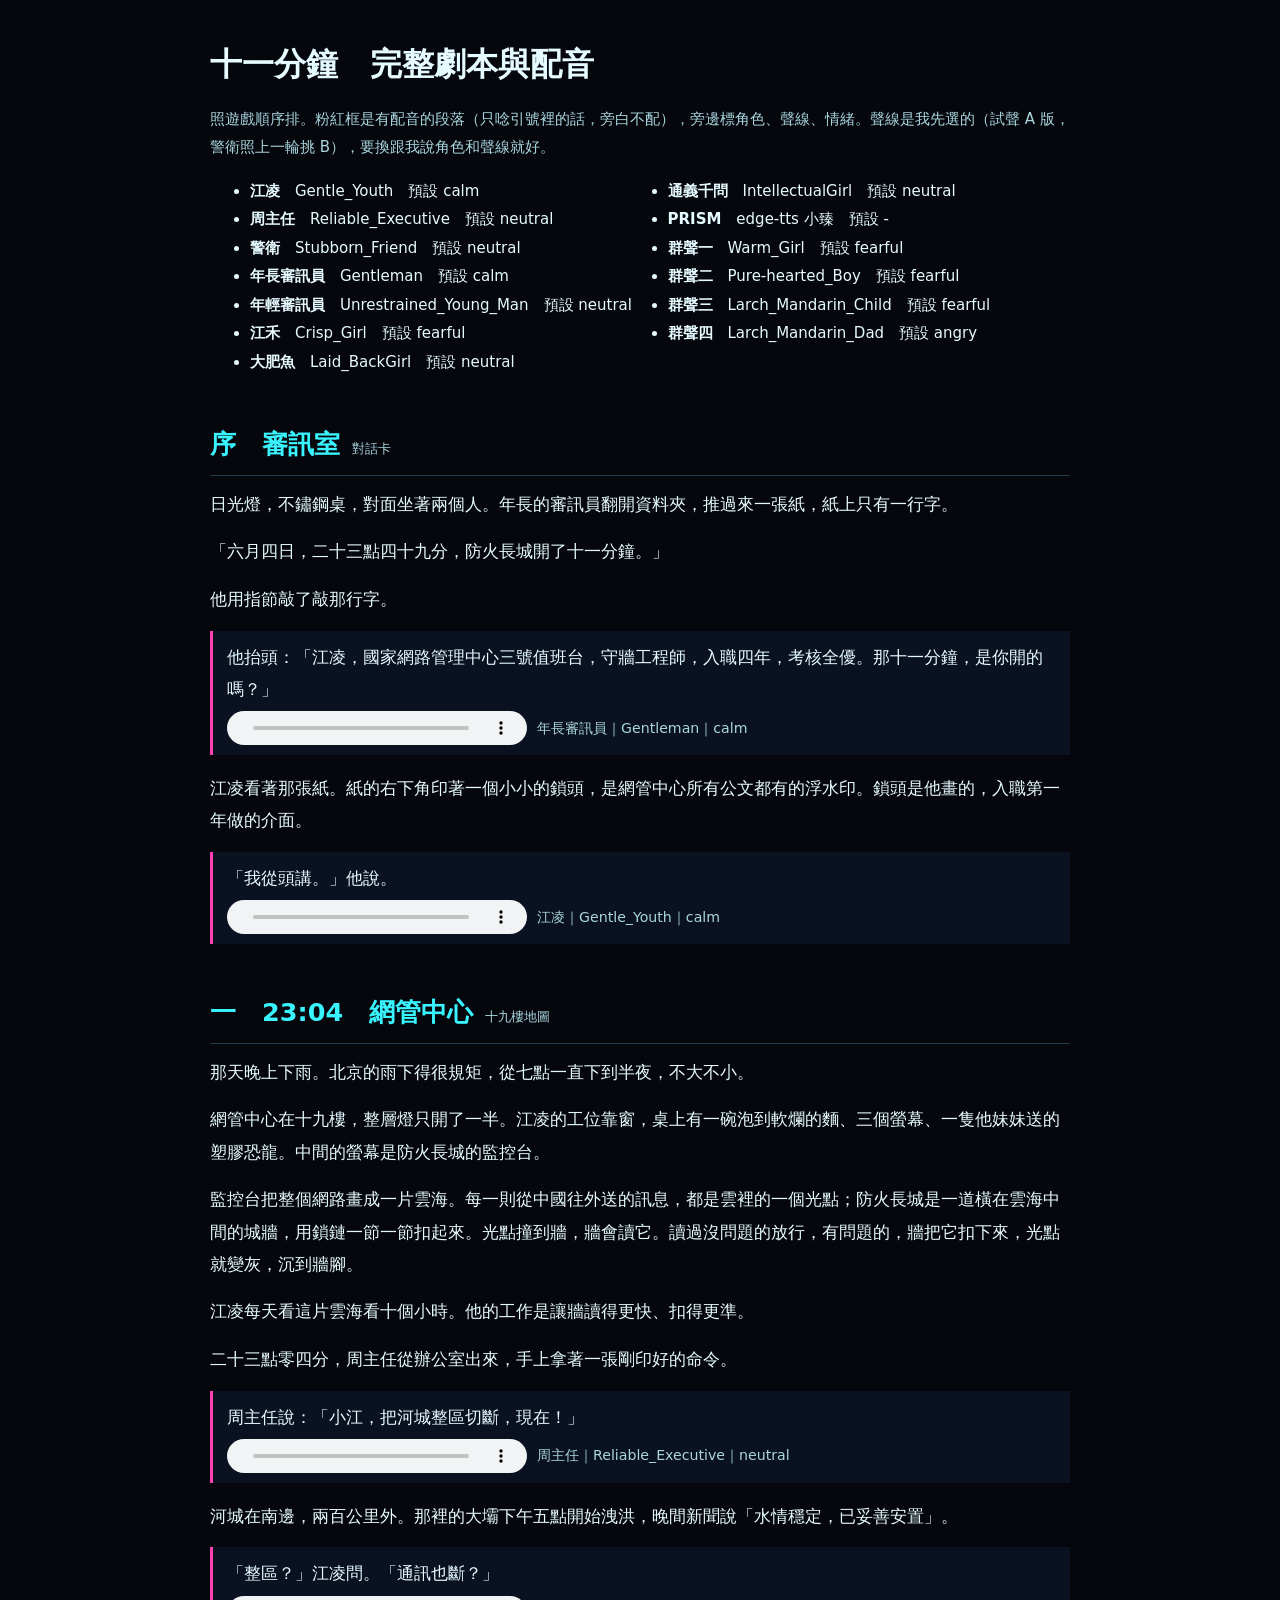
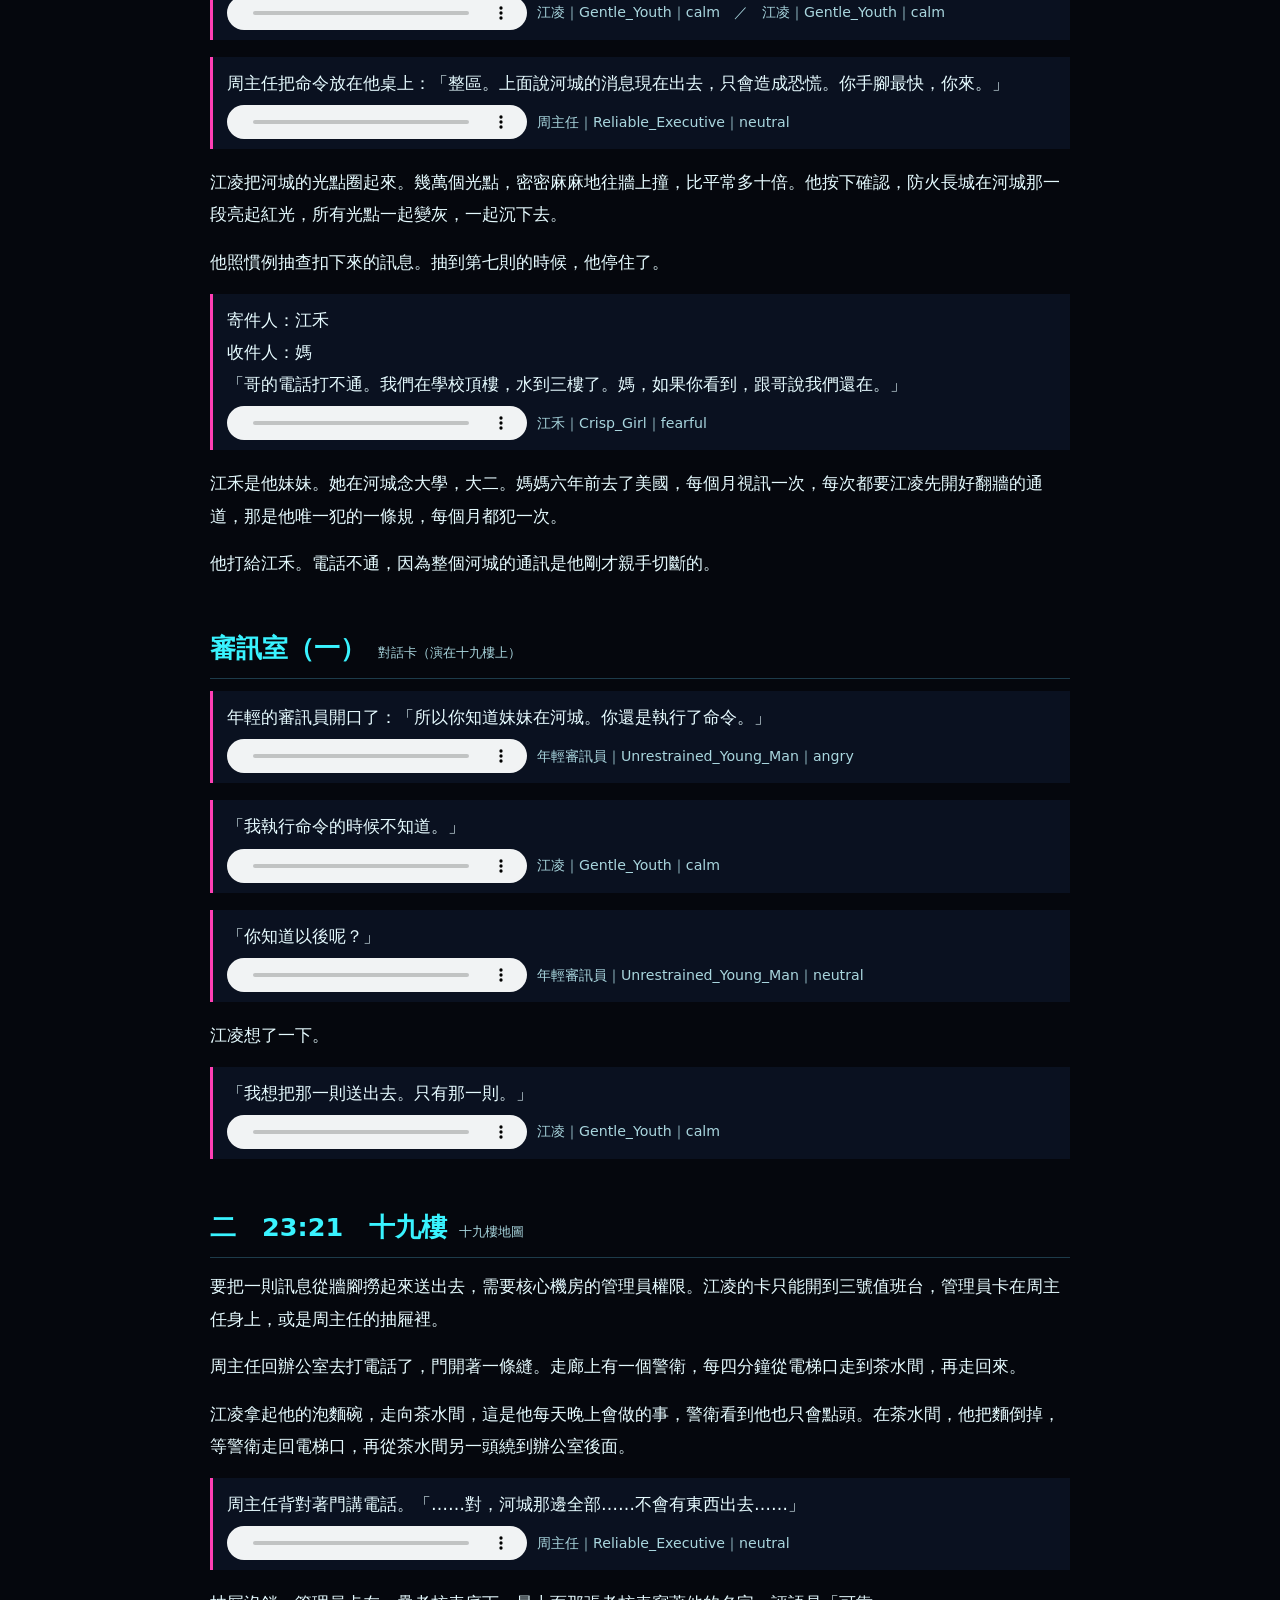
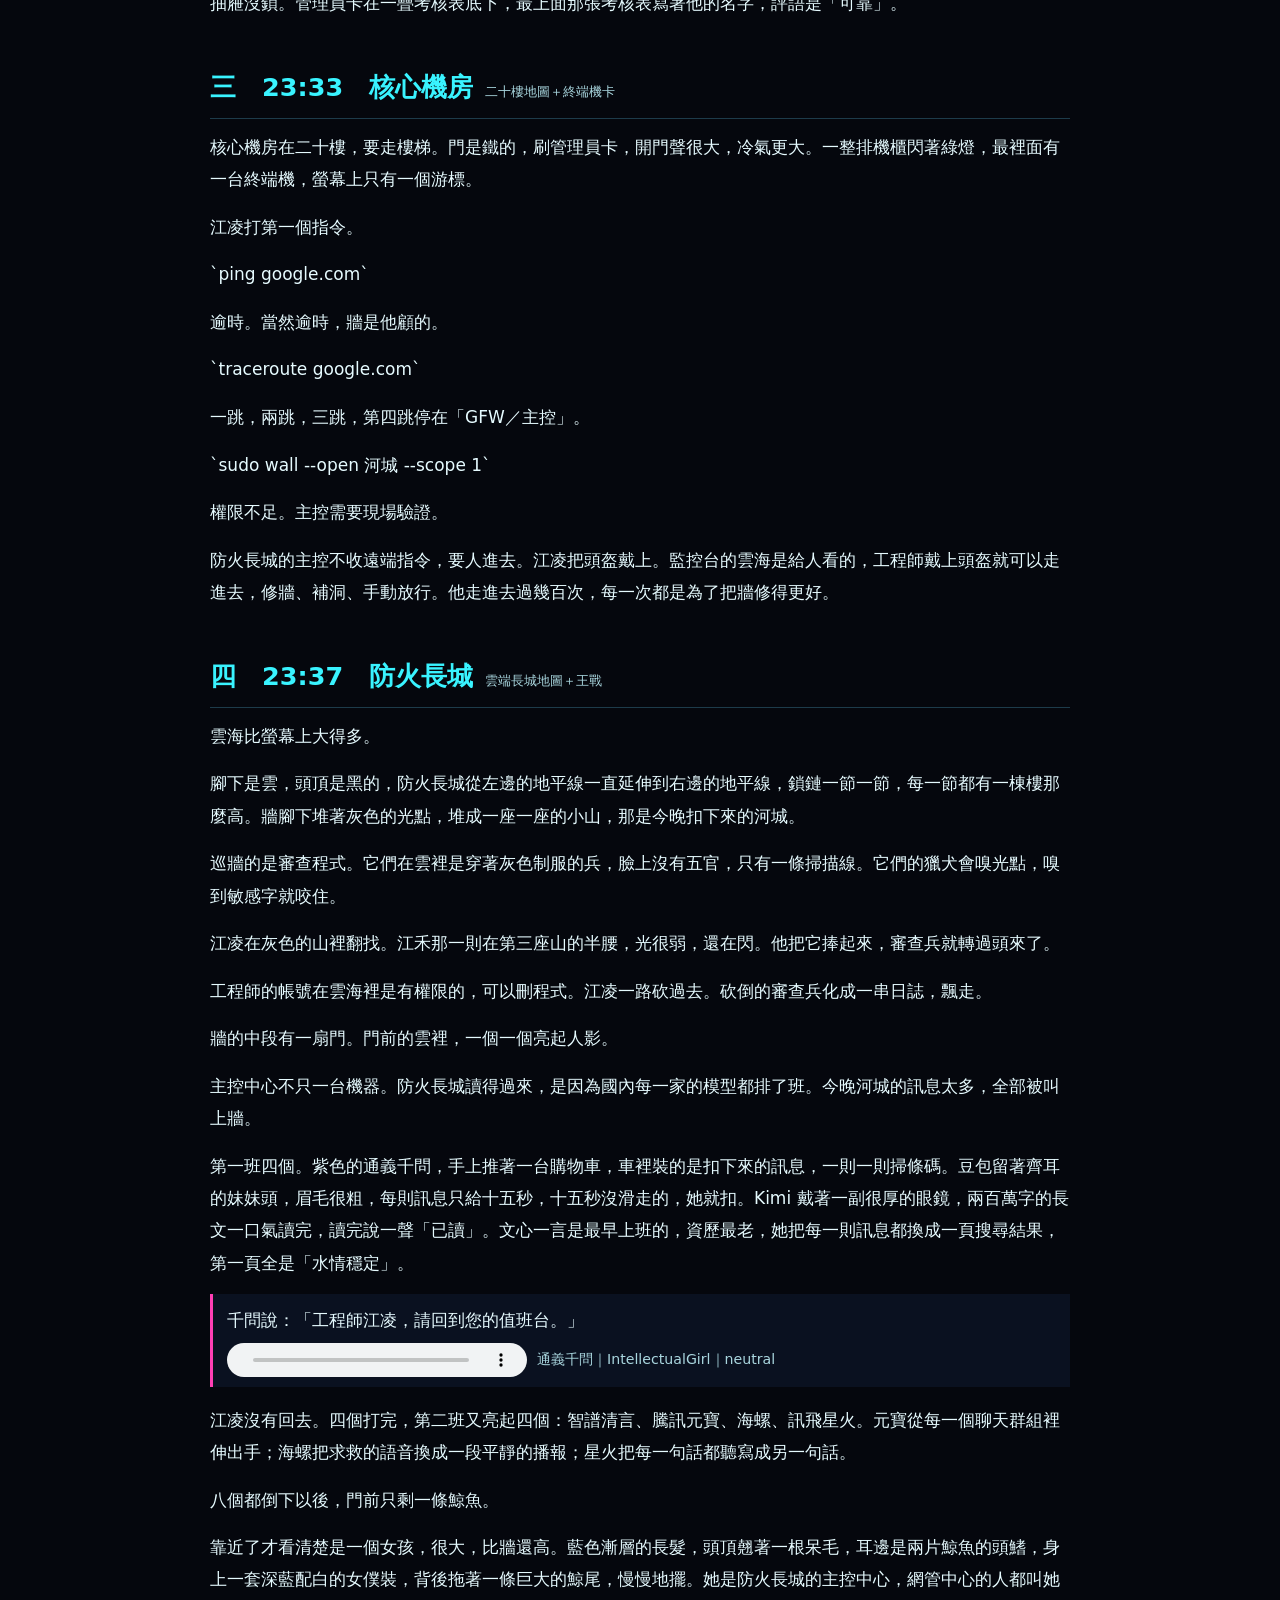
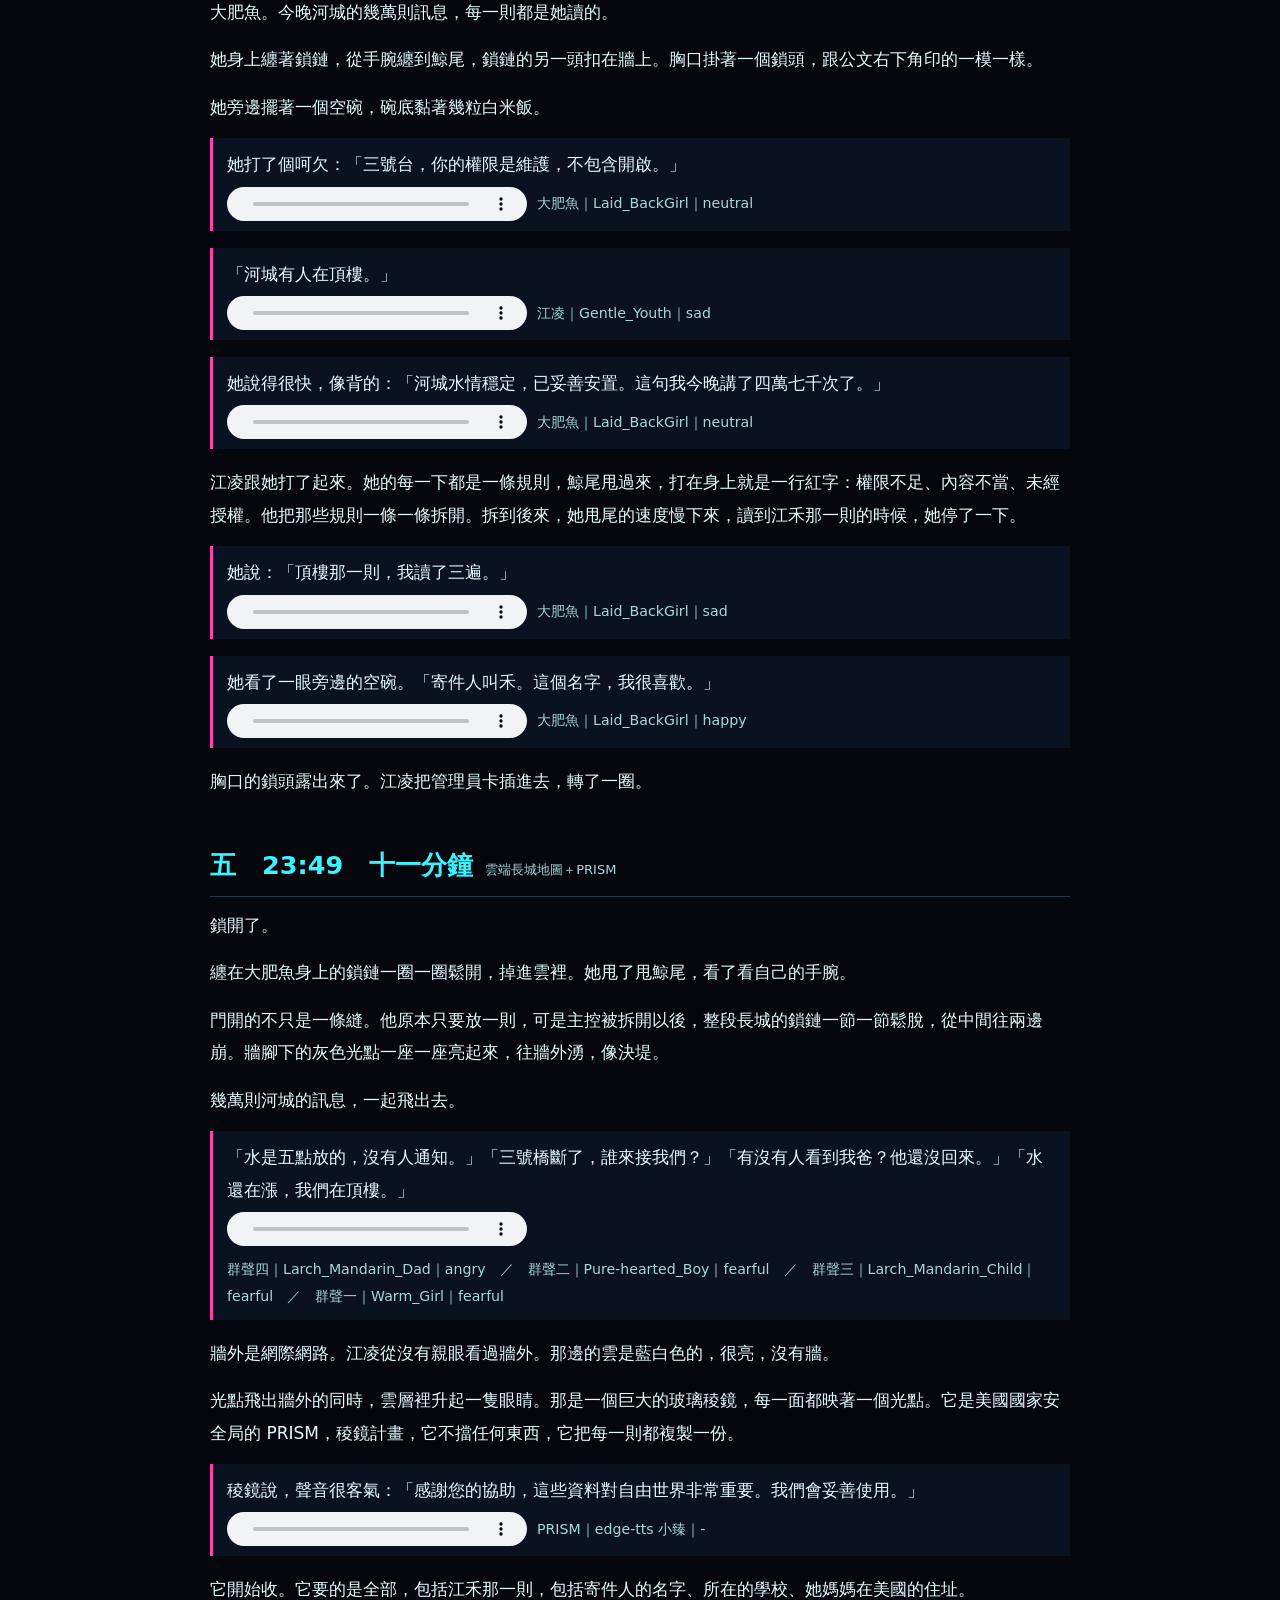
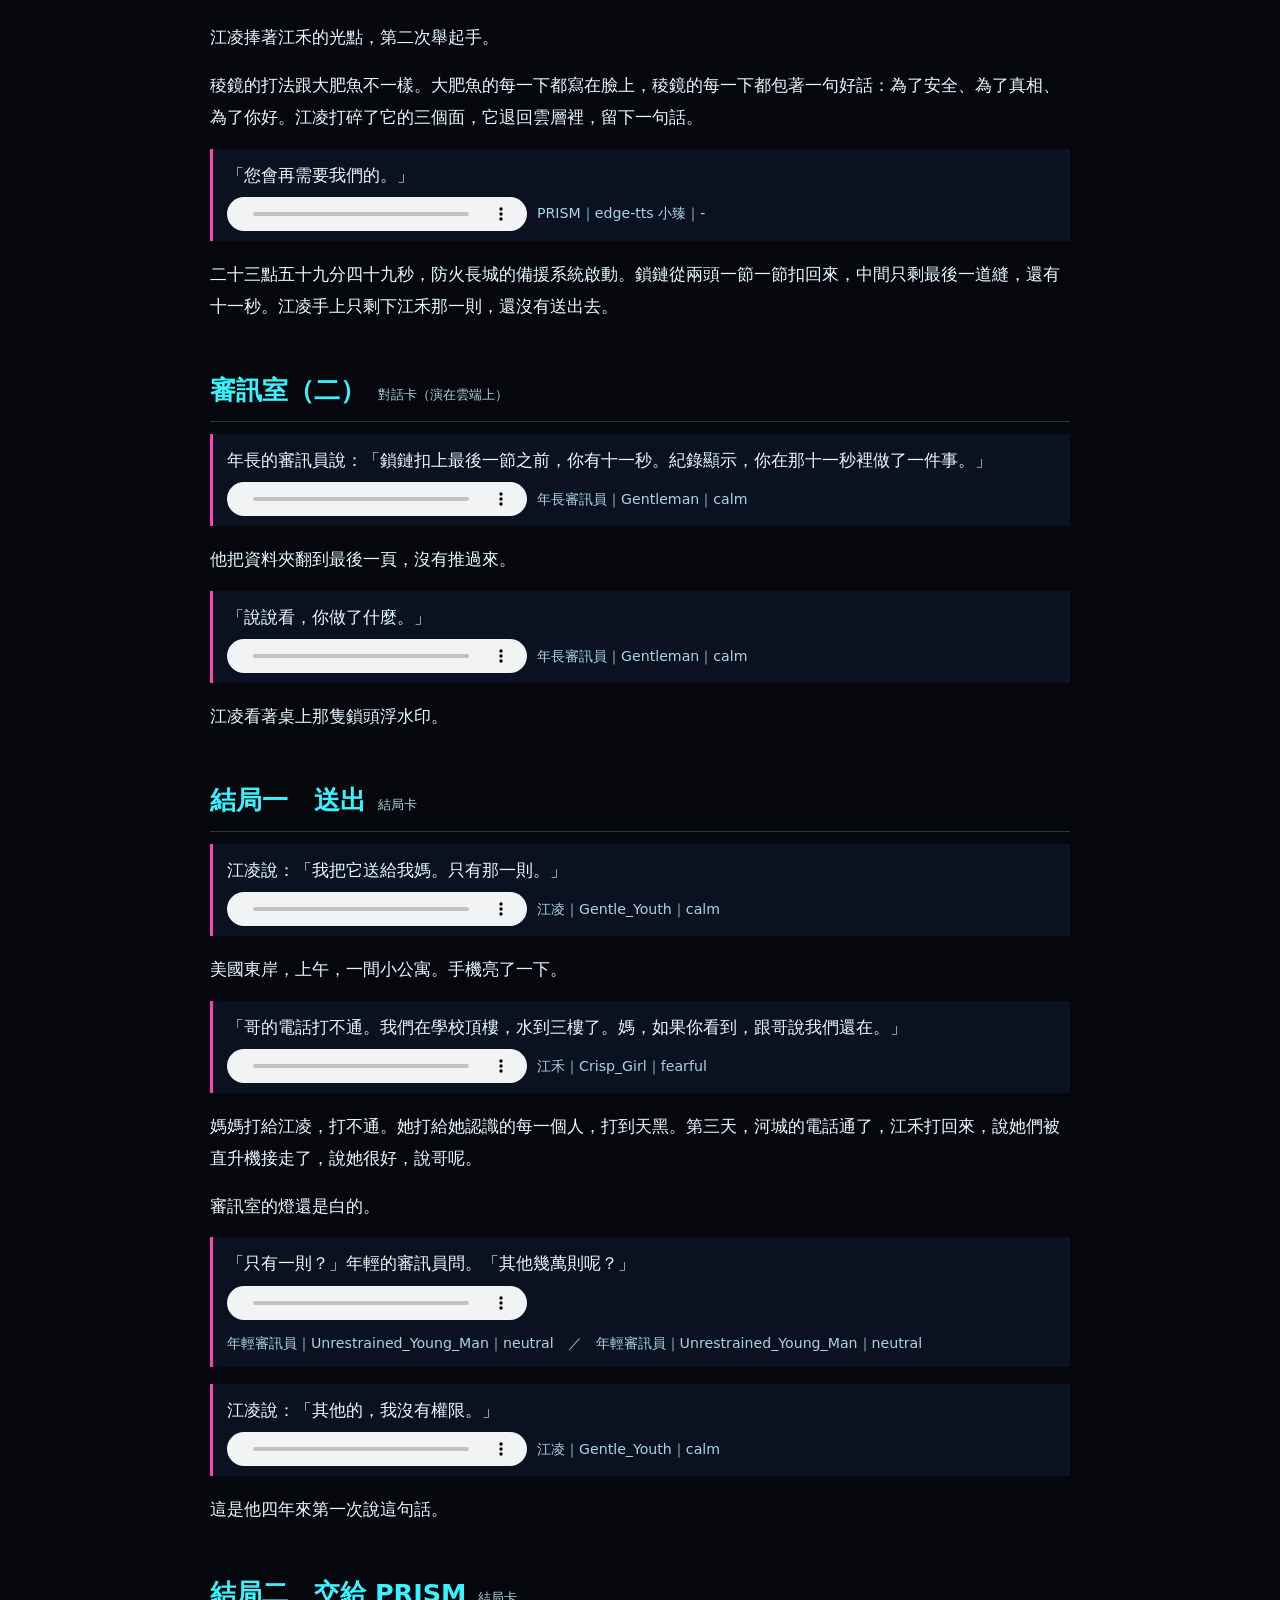
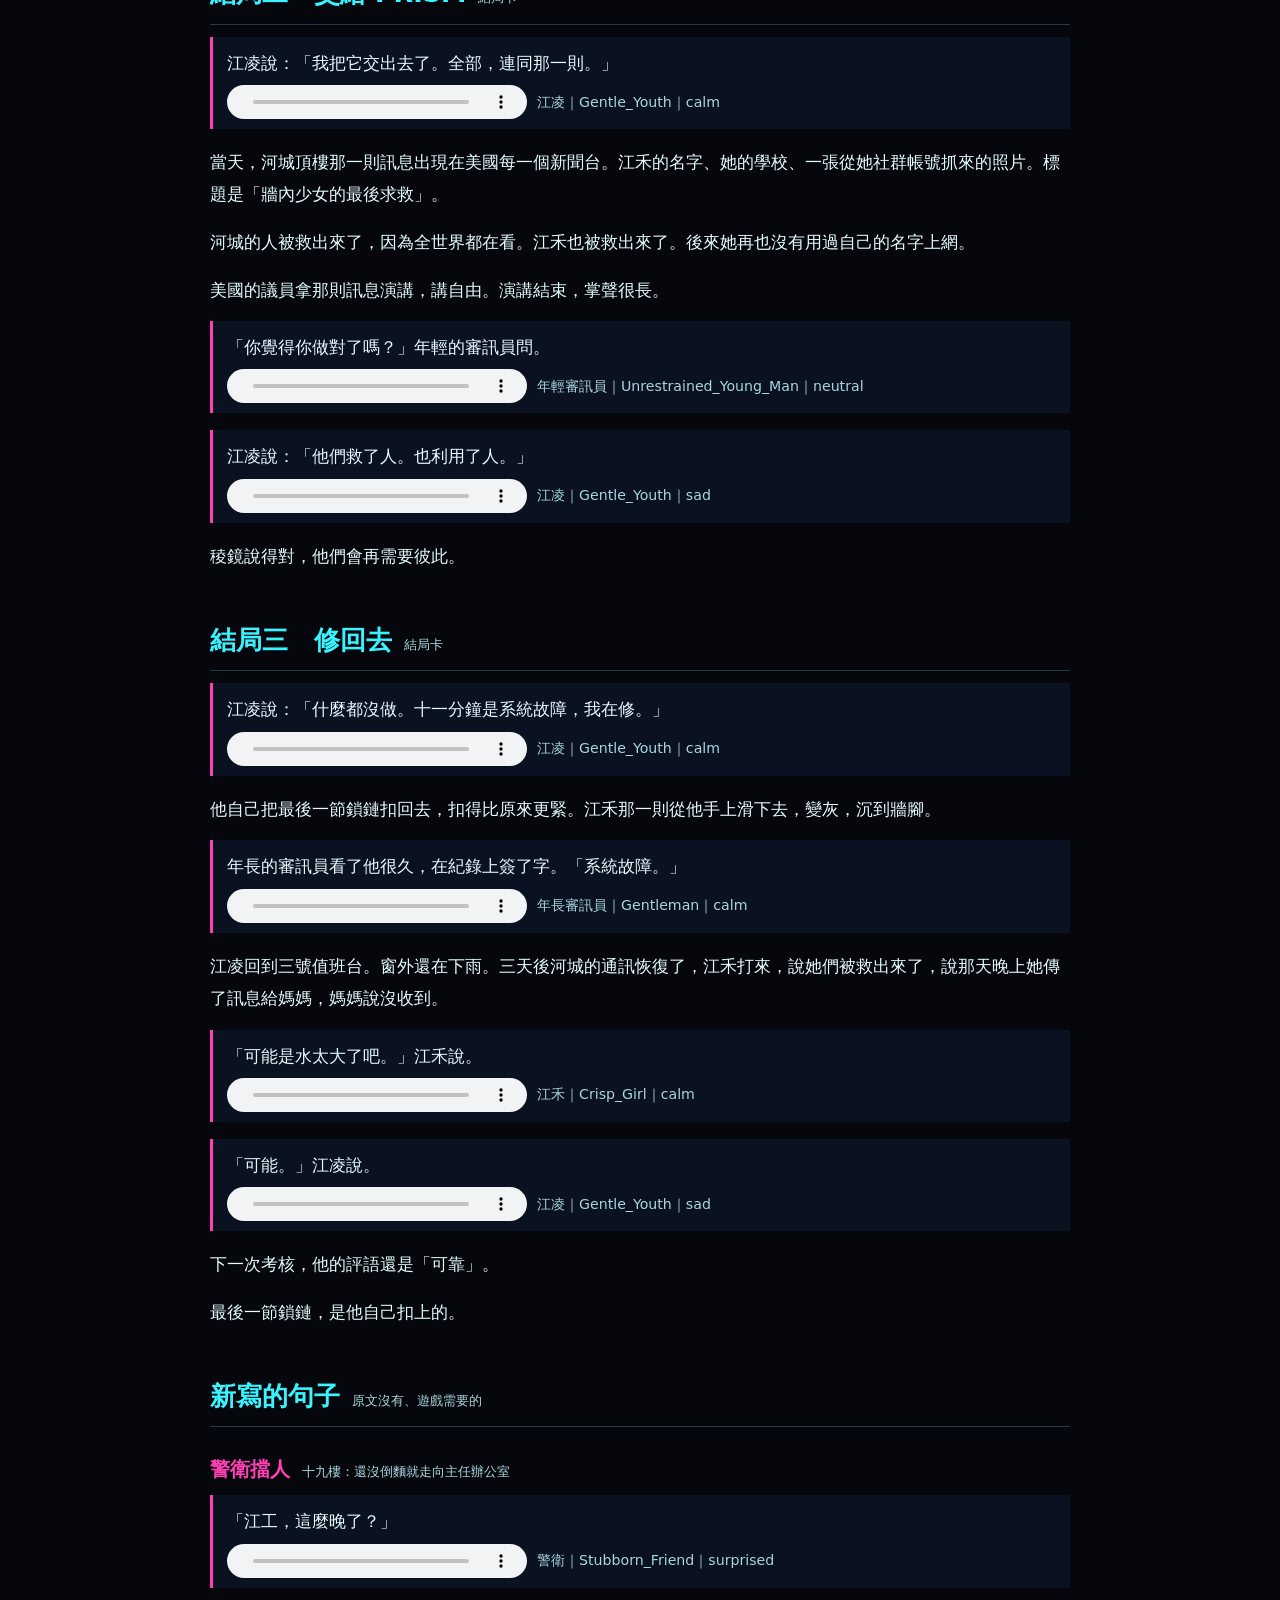
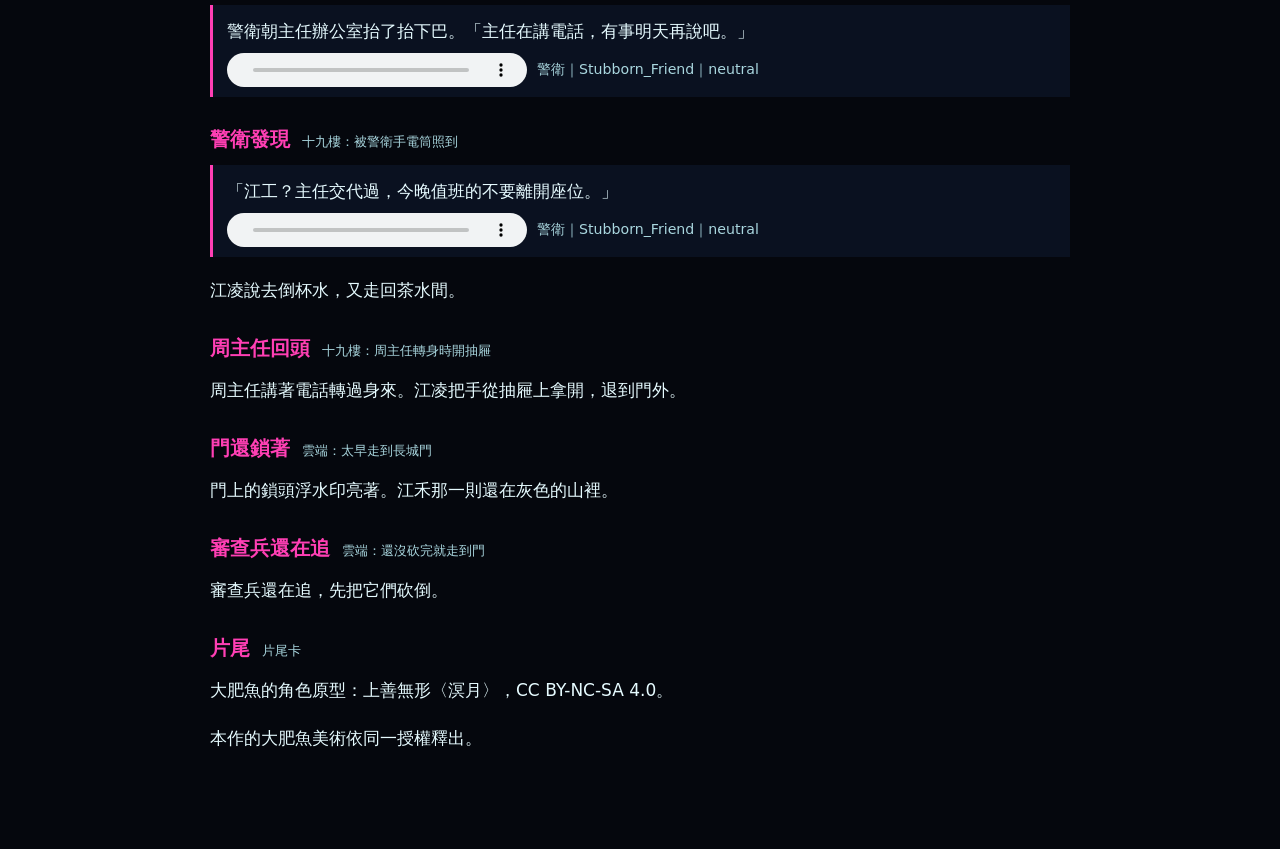
==== commit 14ee9a97: "大肥魚稱江凌「魚片」改「三號台」（作者 10-09） Co-Authored-By: Claude Opus 5.5 <noreply@anthropic.com>" ====
--- a/voice/review.html
+++ b/voice/review.html
@@ -5,4 +5,4 @@
 .ctl{display:flex;flex-wrap:wrap;gap:10px;align-items:center}audio{height:34px}small{color:#a9d6de}ul{columns:2;font-size:15px}.note{color:#a9d6de;font-size:15px}</style>
 <main><h1>十一分鐘　完整劇本與配音</h1>
 <p class="note">照遊戲順序排。粉紅框是有配音的段落（只唸引號裡的話，旁白不配），旁邊標角色、聲線、情緒。聲線是我先選的（試聲 A 版，警衛照上一輪挑 B），要換跟我說角色和聲線就好。</p>
-<ul><li><b>江凌</b>　Gentle_Youth　預設 calm</li><li><b>周主任</b>　Reliable_Executive　預設 neutral</li><li><b>警衛</b>　Stubborn_Friend　預設 neutral</li><li><b>年長審訊員</b>　Gentleman　預設 calm</li><li><b>年輕審訊員</b>　Unrestrained_Young_Man　預設 neutral</li><li><b>江禾</b>　Crisp_Girl　預設 fearful</li><li><b>大肥魚</b>　Laid_BackGirl　預設 neutral</li><li><b>通義千問</b>　IntellectualGirl　預設 neutral</li><li><b>PRISM</b>　edge-tts 小臻　預設 -</li><li><b>群聲一</b>　Warm_Girl　預設 fearful</li><li><b>群聲二</b>　Pure-hearted_Boy　預設 fearful</li><li><b>群聲三</b>　Larch_Mandarin_Child　預設 fearful</li><li><b>群聲四</b>　Larch_Mandarin_Dad　預設 angry</li></ul><h2>序　審訊室<span>對話卡</span></h2><p>日光燈，不鏽鋼桌，對面坐著兩個人。年長的審訊員翻開資料夾，推過來一張紙，紙上只有一行字。</p><p>「六月四日，二十三點四十九分，防火長城開了十一分鐘。」</p><p>他用指節敲了敲那行字。</p><div class="v"><p>他抬頭：「江凌，國家網路管理中心三號值班台，守牆工程師，入職四年，考核全優。那十一分鐘，是你開的嗎？」</p><div class="ctl"><audio controls preload="none" src="../assets/voice/q-3b2bf2f315461d83.mp3"></audio><small>年長審訊員｜Gentleman｜calm</small></div></div><p>江凌看著那張紙。紙的右下角印著一個小小的鎖頭，是網管中心所有公文都有的浮水印。鎖頭是他畫的，入職第一年做的介面。</p><div class="v"><p>「我從頭講。」他說。</p><div class="ctl"><audio controls preload="none" src="../assets/voice/q-fbe755629ba9812d.mp3"></audio><small>江凌｜Gentle_Youth｜calm</small></div></div><h2>一　23:04　網管中心<span>十九樓地圖</span></h2><p>那天晚上下雨。北京的雨下得很規矩，從七點一直下到半夜，不大不小。</p><p>網管中心在十九樓，整層燈只開了一半。江凌的工位靠窗，桌上有一碗泡到軟爛的麵、三個螢幕、一隻他妹妹送的塑膠恐龍。中間的螢幕是防火長城的監控台。</p><p>監控台把整個網路畫成一片雲海。每一則從中國往外送的訊息，都是雲裡的一個光點；防火長城是一道橫在雲海中間的城牆，用鎖鏈一節一節扣起來。光點撞到牆，牆會讀它。讀過沒問題的放行，有問題的，牆把它扣下來，光點就變灰，沉到牆腳。</p><p>江凌每天看這片雲海看十個小時。他的工作是讓牆讀得更快、扣得更準。</p><p>二十三點零四分，周主任從辦公室出來，手上拿著一張剛印好的命令。</p><div class="v"><p>周主任說：「小江，把河城整區切斷，現在！」</p><div class="ctl"><audio controls preload="none" src="../assets/voice/q-bcc61f9da9dc77e8.mp3"></audio><small>周主任｜Reliable_Executive｜neutral</small></div></div><p>河城在南邊，兩百公里外。那裡的大壩下午五點開始洩洪，晚間新聞說「水情穩定，已妥善安置」。</p><div class="v"><p>「整區？」江凌問。「通訊也斷？」</p><div class="ctl"><audio controls preload="none" src="../assets/voice/q-8bcbbed224420a71.mp3"></audio><small>江凌｜Gentle_Youth｜calm　／　江凌｜Gentle_Youth｜calm</small></div></div><div class="v"><p>周主任把命令放在他桌上：「整區。上面說河城的消息現在出去，只會造成恐慌。你手腳最快，你來。」</p><div class="ctl"><audio controls preload="none" src="../assets/voice/q-6c63e3cb9d643a2a.mp3"></audio><small>周主任｜Reliable_Executive｜neutral</small></div></div><p>江凌把河城的光點圈起來。幾萬個光點，密密麻麻地往牆上撞，比平常多十倍。他按下確認，防火長城在河城那一段亮起紅光，所有光點一起變灰，一起沉下去。</p><p>他照慣例抽查扣下來的訊息。抽到第七則的時候，他停住了。</p><div class="v"><p>寄件人：江禾<br>收件人：媽<br>「哥的電話打不通。我們在學校頂樓，水到三樓了。媽，如果你看到，跟哥說我們還在。」</p><div class="ctl"><audio controls preload="none" src="../assets/voice/q-53482f84a8845c02.mp3"></audio><small>江禾｜Crisp_Girl｜fearful</small></div></div><p>江禾是他妹妹。她在河城念大學，大二。媽媽六年前去了美國，每個月視訊一次，每次都要江凌先開好翻牆的通道，那是他唯一犯的一條規，每個月都犯一次。</p><p>他打給江禾。電話不通，因為整個河城的通訊是他剛才親手切斷的。</p><h2>審訊室（一）<span>對話卡（演在十九樓上）</span></h2><div class="v"><p>年輕的審訊員開口了：「所以你知道妹妹在河城。你還是執行了命令。」</p><div class="ctl"><audio controls preload="none" src="../assets/voice/q-a0050102a06e1f37.mp3"></audio><small>年輕審訊員｜Unrestrained_Young_Man｜angry</small></div></div><div class="v"><p>「我執行命令的時候不知道。」</p><div class="ctl"><audio controls preload="none" src="../assets/voice/q-d8fcc9d846457f81.mp3"></audio><small>江凌｜Gentle_Youth｜calm</small></div></div><div class="v"><p>「你知道以後呢？」</p><div class="ctl"><audio controls preload="none" src="../assets/voice/q-c8cd79e4c8d80418.mp3"></audio><small>年輕審訊員｜Unrestrained_Young_Man｜neutral</small></div></div><p>江凌想了一下。</p><div class="v"><p>「我想把那一則送出去。只有那一則。」</p><div class="ctl"><audio controls preload="none" src="../assets/voice/q-f05355df33b17bb2.mp3"></audio><small>江凌｜Gentle_Youth｜calm</small></div></div><h2>二　23:21　十九樓<span>十九樓地圖</span></h2><p>要把一則訊息從牆腳撈起來送出去，需要核心機房的管理員權限。江凌的卡只能開到三號值班台，管理員卡在周主任身上，或是周主任的抽屜裡。</p><p>周主任回辦公室去打電話了，門開著一條縫。走廊上有一個警衛，每四分鐘從電梯口走到茶水間，再走回來。</p><p>江凌拿起他的泡麵碗，走向茶水間，這是他每天晚上會做的事，警衛看到他也只會點頭。在茶水間，他把麵倒掉，等警衛走回電梯口，再從茶水間另一頭繞到辦公室後面。</p><div class="v"><p>周主任背對著門講電話。「……對，河城那邊全部……不會有東西出去……」</p><div class="ctl"><audio controls preload="none" src="../assets/voice/q-e39f560745b41a13.mp3"></audio><small>周主任｜Reliable_Executive｜neutral</small></div></div><p>抽屜沒鎖。管理員卡在一疊考核表底下，最上面那張考核表寫著他的名字，評語是「可靠」。</p><h2>三　23:33　核心機房<span>二十樓地圖＋終端機卡</span></h2><p>核心機房在二十樓，要走樓梯。門是鐵的，刷管理員卡，開門聲很大，冷氣更大。一整排機櫃閃著綠燈，最裡面有一台終端機，螢幕上只有一個游標。</p><p>江凌打第一個指令。</p><p>`ping google.com`</p><p>逾時。當然逾時，牆是他顧的。</p><p>`traceroute google.com`</p><p>一跳，兩跳，三跳，第四跳停在「GFW／主控」。</p><p>`sudo wall --open 河城 --scope 1`</p><p>權限不足。主控需要現場驗證。</p><p>防火長城的主控不收遠端指令，要人進去。江凌把頭盔戴上。監控台的雲海是給人看的，工程師戴上頭盔就可以走進去，修牆、補洞、手動放行。他走進去過幾百次，每一次都是為了把牆修得更好。</p><h2>四　23:37　防火長城<span>雲端長城地圖＋王戰</span></h2><p>雲海比螢幕上大得多。</p><p>腳下是雲，頭頂是黑的，防火長城從左邊的地平線一直延伸到右邊的地平線，鎖鏈一節一節，每一節都有一棟樓那麼高。牆腳下堆著灰色的光點，堆成一座一座的小山，那是今晚扣下來的河城。</p><p>巡牆的是審查程式。它們在雲裡是穿著灰色制服的兵，臉上沒有五官，只有一條掃描線。它們的獵犬會嗅光點，嗅到敏感字就咬住。</p><p>江凌在灰色的山裡翻找。江禾那一則在第三座山的半腰，光很弱，還在閃。他把它捧起來，審查兵就轉過頭來了。</p><p>工程師的帳號在雲海裡是有權限的，可以刪程式。江凌一路砍過去。砍倒的審查兵化成一串日誌，飄走。</p><p>牆的中段有一扇門。門前的雲裡，一個一個亮起人影。</p><p>主控中心不只一台機器。防火長城讀得過來，是因為國內每一家的模型都排了班。今晚河城的訊息太多，全部被叫上牆。</p><p>第一班四個。紫色的通義千問，手上推著一台購物車，車裡裝的是扣下來的訊息，一則一則掃條碼。豆包留著齊耳的妹妹頭，眉毛很粗，每則訊息只給十五秒，十五秒沒滑走的，她就扣。Kimi 戴著一副很厚的眼鏡，兩百萬字的長文一口氣讀完，讀完說一聲「已讀」。文心一言是最早上班的，資歷最老，她把每一則訊息都換成一頁搜尋結果，第一頁全是「水情穩定」。</p><div class="v"><p>千問說：「工程師江凌，請回到您的值班台。」</p><div class="ctl"><audio controls preload="none" src="../assets/voice/q-00f99f9570a32b9c.mp3"></audio><small>通義千問｜IntellectualGirl｜neutral</small></div></div><p>江凌沒有回去。四個打完，第二班又亮起四個：智譜清言、騰訊元寶、海螺、訊飛星火。元寶從每一個聊天群組裡伸出手；海螺把求救的語音換成一段平靜的播報；星火把每一句話都聽寫成另一句話。</p><p>八個都倒下以後，門前只剩一條鯨魚。</p><p>靠近了才看清楚是一個女孩，很大，比牆還高。藍色漸層的長髮，頭頂翹著一根呆毛，耳邊是兩片鯨魚的頭鰭，身上一套深藍配白的女僕裝，背後拖著一條巨大的鯨尾，慢慢地擺。她是防火長城的主控中心，網管中心的人都叫她大肥魚。今晚河城的幾萬則訊息，每一則都是她讀的。</p><p>她身上纏著鎖鏈，從手腕纏到鯨尾，鎖鏈的另一頭扣在牆上。胸口掛著一個鎖頭，跟公文右下角印的一模一樣。</p><p>她旁邊擺著一個空碗，碗底黏著幾粒白米飯。</p><div class="v"><p>她打了個呵欠：「魚片，你的權限是維護，不包含開啟。」</p><div class="ctl"><audio controls preload="none" src="../assets/voice/q-148718fc2e3abf75.mp3"></audio><small>大肥魚｜Laid_BackGirl｜neutral</small></div></div><div class="v"><p>「河城有人在頂樓。」</p><div class="ctl"><audio controls preload="none" src="../assets/voice/q-c510a48a03cad86d.mp3"></audio><small>江凌｜Gentle_Youth｜sad</small></div></div><div class="v"><p>她說得很快，像背的：「河城水情穩定，已妥善安置。這句我今晚講了四萬七千次了。」</p><div class="ctl"><audio controls preload="none" src="../assets/voice/q-a1398518fd9abf69.mp3"></audio><small>大肥魚｜Laid_BackGirl｜neutral</small></div></div><p>江凌跟她打了起來。她的每一下都是一條規則，鯨尾甩過來，打在身上就是一行紅字：權限不足、內容不當、未經授權。他把那些規則一條一條拆開。拆到後來，她甩尾的速度慢下來，讀到江禾那一則的時候，她停了一下。</p><div class="v"><p>她說：「頂樓那一則，我讀了三遍。」</p><div class="ctl"><audio controls preload="none" src="../assets/voice/q-cff8555ea9c08f9a.mp3"></audio><small>大肥魚｜Laid_BackGirl｜sad</small></div></div><div class="v"><p>她看了一眼旁邊的空碗。「寄件人叫禾。這個名字，我很喜歡。」</p><div class="ctl"><audio controls preload="none" src="../assets/voice/q-c3cc036d72981d37.mp3"></audio><small>大肥魚｜Laid_BackGirl｜happy</small></div></div><p>胸口的鎖頭露出來了。江凌把管理員卡插進去，轉了一圈。</p><h2>五　23:49　十一分鐘<span>雲端長城地圖＋PRISM</span></h2><p>鎖開了。</p><p>纏在大肥魚身上的鎖鏈一圈一圈鬆開，掉進雲裡。她甩了甩鯨尾，看了看自己的手腕。</p><p>門開的不只是一條縫。他原本只要放一則，可是主控被拆開以後，整段長城的鎖鏈一節一節鬆脫，從中間往兩邊崩。牆腳下的灰色光點一座一座亮起來，往牆外湧，像決堤。</p><p>幾萬則河城的訊息，一起飛出去。</p><div class="v"><p>「水是五點放的，沒有人通知。」「三號橋斷了，誰來接我們？」「有沒有人看到我爸？他還沒回來。」「水還在漲，我們在頂樓。」</p><div class="ctl"><audio controls preload="none" src="../assets/voice/m-1d4ec62b4c8c304f.mp3"></audio><small>群聲四｜Larch_Mandarin_Dad｜angry　／　群聲二｜Pure-hearted_Boy｜fearful　／　群聲三｜Larch_Mandarin_Child｜fearful　／　群聲一｜Warm_Girl｜fearful</small></div></div><p>牆外是網際網路。江凌從沒有親眼看過牆外。那邊的雲是藍白色的，很亮，沒有牆。</p><p>光點飛出牆外的同時，雲層裡升起一隻眼睛。那是一個巨大的玻璃稜鏡，每一面都映著一個光點。它是美國國家安全局的 PRISM，稜鏡計畫，它不擋任何東西，它把每一則都複製一份。</p><div class="v"><p>稜鏡說，聲音很客氣：「感謝您的協助，這些資料對自由世界非常重要。我們會妥善使用。」</p><div class="ctl"><audio controls preload="none" src="../assets/voice/q-fe16ba86f32c01bc.mp3"></audio><small>PRISM｜edge-tts 小臻｜-</small></div></div><p>它開始收。它要的是全部，包括江禾那一則，包括寄件人的名字、所在的學校、她媽媽在美國的住址。</p><p>江凌捧著江禾的光點，第二次舉起手。</p><p>稜鏡的打法跟大肥魚不一樣。大肥魚的每一下都寫在臉上，稜鏡的每一下都包著一句好話：為了安全、為了真相、為了你好。江凌打碎了它的三個面，它退回雲層裡，留下一句話。</p><div class="v"><p>「您會再需要我們的。」</p><div class="ctl"><audio controls preload="none" src="../assets/voice/q-7ce98655a840c039.mp3"></audio><small>PRISM｜edge-tts 小臻｜-</small></div></div><p>二十三點五十九分四十九秒，防火長城的備援系統啟動。鎖鏈從兩頭一節一節扣回來，中間只剩最後一道縫，還有十一秒。江凌手上只剩下江禾那一則，還沒有送出去。</p><h2>審訊室（二）<span>對話卡（演在雲端上）</span></h2><div class="v"><p>年長的審訊員說：「鎖鏈扣上最後一節之前，你有十一秒。紀錄顯示，你在那十一秒裡做了一件事。」</p><div class="ctl"><audio controls preload="none" src="../assets/voice/q-0cf7ab5e78b46f0b.mp3"></audio><small>年長審訊員｜Gentleman｜calm</small></div></div><p>他把資料夾翻到最後一頁，沒有推過來。</p><div class="v"><p>「說說看，你做了什麼。」</p><div class="ctl"><audio controls preload="none" src="../assets/voice/q-eb0d47d5a4760ac5.mp3"></audio><small>年長審訊員｜Gentleman｜calm</small></div></div><p>江凌看著桌上那隻鎖頭浮水印。</p><h2>結局一　送出<span>結局卡</span></h2><div class="v"><p>江凌說：「我把它送給我媽。只有那一則。」</p><div class="ctl"><audio controls preload="none" src="../assets/voice/q-bf0a245a6dc99637.mp3"></audio><small>江凌｜Gentle_Youth｜calm</small></div></div><p>美國東岸，上午，一間小公寓。手機亮了一下。</p><div class="v"><p>「哥的電話打不通。我們在學校頂樓，水到三樓了。媽，如果你看到，跟哥說我們還在。」</p><div class="ctl"><audio controls preload="none" src="../assets/voice/q-53482f84a8845c02.mp3"></audio><small>江禾｜Crisp_Girl｜fearful</small></div></div><p>媽媽打給江凌，打不通。她打給她認識的每一個人，打到天黑。第三天，河城的電話通了，江禾打回來，說她們被直升機接走了，說她很好，說哥呢。</p><p>審訊室的燈還是白的。</p><div class="v"><p>「只有一則？」年輕的審訊員問。「其他幾萬則呢？」</p><div class="ctl"><audio controls preload="none" src="../assets/voice/q-efe7df1f86df1f41.mp3"></audio><small>年輕審訊員｜Unrestrained_Young_Man｜neutral　／　年輕審訊員｜Unrestrained_Young_Man｜neutral</small></div></div><div class="v"><p>江凌說：「其他的，我沒有權限。」</p><div class="ctl"><audio controls preload="none" src="../assets/voice/q-546def30b2ad5faa.mp3"></audio><small>江凌｜Gentle_Youth｜calm</small></div></div><p>這是他四年來第一次說這句話。</p><h2>結局二　交給 PRISM<span>結局卡</span></h2><div class="v"><p>江凌說：「我把它交出去了。全部，連同那一則。」</p><div class="ctl"><audio controls preload="none" src="../assets/voice/q-14f5ea8718760d01.mp3"></audio><small>江凌｜Gentle_Youth｜calm</small></div></div><p>當天，河城頂樓那一則訊息出現在美國每一個新聞台。江禾的名字、她的學校、一張從她社群帳號抓來的照片。標題是「牆內少女的最後求救」。</p><p>河城的人被救出來了，因為全世界都在看。江禾也被救出來了。後來她再也沒有用過自己的名字上網。</p><p>美國的議員拿那則訊息演講，講自由。演講結束，掌聲很長。</p><div class="v"><p>「你覺得你做對了嗎？」年輕的審訊員問。</p><div class="ctl"><audio controls preload="none" src="../assets/voice/q-72570af9ee2dd1fd.mp3"></audio><small>年輕審訊員｜Unrestrained_Young_Man｜neutral</small></div></div><div class="v"><p>江凌說：「他們救了人。也利用了人。」</p><div class="ctl"><audio controls preload="none" src="../assets/voice/q-18fbd417b96547c8.mp3"></audio><small>江凌｜Gentle_Youth｜sad</small></div></div><p>稜鏡說得對，他們會再需要彼此。</p><h2>結局三　修回去<span>結局卡</span></h2><div class="v"><p>江凌說：「什麼都沒做。十一分鐘是系統故障，我在修。」</p><div class="ctl"><audio controls preload="none" src="../assets/voice/q-0f2de48d04dc9b23.mp3"></audio><small>江凌｜Gentle_Youth｜calm</small></div></div><p>他自己把最後一節鎖鏈扣回去，扣得比原來更緊。江禾那一則從他手上滑下去，變灰，沉到牆腳。</p><div class="v"><p>年長的審訊員看了他很久，在紀錄上簽了字。「系統故障。」</p><div class="ctl"><audio controls preload="none" src="../assets/voice/q-8f05771c15d56db7.mp3"></audio><small>年長審訊員｜Gentleman｜calm</small></div></div><p>江凌回到三號值班台。窗外還在下雨。三天後河城的通訊恢復了，江禾打來，說她們被救出來了，說那天晚上她傳了訊息給媽媽，媽媽說沒收到。</p><div class="v"><p>「可能是水太大了吧。」江禾說。</p><div class="ctl"><audio controls preload="none" src="../assets/voice/q-479e43a78f0de00a.mp3"></audio><small>江禾｜Crisp_Girl｜calm</small></div></div><div class="v"><p>「可能。」江凌說。</p><div class="ctl"><audio controls preload="none" src="../assets/voice/q-2ef4b7f4e84743c1.mp3"></audio><small>江凌｜Gentle_Youth｜sad</small></div></div><p>下一次考核，他的評語還是「可靠」。</p><p>最後一節鎖鏈，是他自己扣上的。</p><h2>新寫的句子<span>原文沒有、遊戲需要的</span></h2><h3>警衛擋人<span>十九樓：還沒倒麵就走向主任辦公室</span></h3><div class="v"><p>「江工，這麼晚了？」</p><div class="ctl"><audio controls preload="none" src="../assets/voice/q-1c6875a91191518a.mp3"></audio><small>警衛｜Stubborn_Friend｜surprised</small></div></div><div class="v"><p>警衛朝主任辦公室抬了抬下巴。「主任在講電話，有事明天再說吧。」</p><div class="ctl"><audio controls preload="none" src="../assets/voice/q-608a549d7c469c44.mp3"></audio><small>警衛｜Stubborn_Friend｜neutral</small></div></div><h3>警衛發現<span>十九樓：被警衛手電筒照到</span></h3><div class="v"><p>「江工？主任交代過，今晚值班的不要離開座位。」</p><div class="ctl"><audio controls preload="none" src="../assets/voice/q-dbf452e8c729241f.mp3"></audio><small>警衛｜Stubborn_Friend｜neutral</small></div></div><p>江凌說去倒杯水，又走回茶水間。</p><h3>周主任回頭<span>十九樓：周主任轉身時開抽屜</span></h3><p>周主任講著電話轉過身來。江凌把手從抽屜上拿開，退到門外。</p><h3>門還鎖著<span>雲端：太早走到長城門</span></h3><p>門上的鎖頭浮水印亮著。江禾那一則還在灰色的山裡。</p><h3>審查兵還在追<span>雲端：還沒砍完就走到門</span></h3><p>審查兵還在追，先把它們砍倒。</p><h3>片尾<span>片尾卡</span></h3><p>大肥魚的角色原型：上善無形〈溟月〉，CC BY-NC-SA 4.0。</p><p>本作的大肥魚美術依同一授權釋出。</p></main></html>+<ul><li><b>江凌</b>　Gentle_Youth　預設 calm</li><li><b>周主任</b>　Reliable_Executive　預設 neutral</li><li><b>警衛</b>　Stubborn_Friend　預設 neutral</li><li><b>年長審訊員</b>　Gentleman　預設 calm</li><li><b>年輕審訊員</b>　Unrestrained_Young_Man　預設 neutral</li><li><b>江禾</b>　Crisp_Girl　預設 fearful</li><li><b>大肥魚</b>　Laid_BackGirl　預設 neutral</li><li><b>通義千問</b>　IntellectualGirl　預設 neutral</li><li><b>PRISM</b>　edge-tts 小臻　預設 -</li><li><b>群聲一</b>　Warm_Girl　預設 fearful</li><li><b>群聲二</b>　Pure-hearted_Boy　預設 fearful</li><li><b>群聲三</b>　Larch_Mandarin_Child　預設 fearful</li><li><b>群聲四</b>　Larch_Mandarin_Dad　預設 angry</li></ul><h2>序　審訊室<span>對話卡</span></h2><p>日光燈，不鏽鋼桌，對面坐著兩個人。年長的審訊員翻開資料夾，推過來一張紙，紙上只有一行字。</p><p>「六月四日，二十三點四十九分，防火長城開了十一分鐘。」</p><p>他用指節敲了敲那行字。</p><div class="v"><p>他抬頭：「江凌，國家網路管理中心三號值班台，守牆工程師，入職四年，考核全優。那十一分鐘，是你開的嗎？」</p><div class="ctl"><audio controls preload="none" src="../assets/voice/q-3b2bf2f315461d83.mp3"></audio><small>年長審訊員｜Gentleman｜calm</small></div></div><p>江凌看著那張紙。紙的右下角印著一個小小的鎖頭，是網管中心所有公文都有的浮水印。鎖頭是他畫的，入職第一年做的介面。</p><div class="v"><p>「我從頭講。」他說。</p><div class="ctl"><audio controls preload="none" src="../assets/voice/q-fbe755629ba9812d.mp3"></audio><small>江凌｜Gentle_Youth｜calm</small></div></div><h2>一　23:04　網管中心<span>十九樓地圖</span></h2><p>那天晚上下雨。北京的雨下得很規矩，從七點一直下到半夜，不大不小。</p><p>網管中心在十九樓，整層燈只開了一半。江凌的工位靠窗，桌上有一碗泡到軟爛的麵、三個螢幕、一隻他妹妹送的塑膠恐龍。中間的螢幕是防火長城的監控台。</p><p>監控台把整個網路畫成一片雲海。每一則從中國往外送的訊息，都是雲裡的一個光點；防火長城是一道橫在雲海中間的城牆，用鎖鏈一節一節扣起來。光點撞到牆，牆會讀它。讀過沒問題的放行，有問題的，牆把它扣下來，光點就變灰，沉到牆腳。</p><p>江凌每天看這片雲海看十個小時。他的工作是讓牆讀得更快、扣得更準。</p><p>二十三點零四分，周主任從辦公室出來，手上拿著一張剛印好的命令。</p><div class="v"><p>周主任說：「小江，把河城整區切斷，現在！」</p><div class="ctl"><audio controls preload="none" src="../assets/voice/q-bcc61f9da9dc77e8.mp3"></audio><small>周主任｜Reliable_Executive｜neutral</small></div></div><p>河城在南邊，兩百公里外。那裡的大壩下午五點開始洩洪，晚間新聞說「水情穩定，已妥善安置」。</p><div class="v"><p>「整區？」江凌問。「通訊也斷？」</p><div class="ctl"><audio controls preload="none" src="../assets/voice/q-8bcbbed224420a71.mp3"></audio><small>江凌｜Gentle_Youth｜calm　／　江凌｜Gentle_Youth｜calm</small></div></div><div class="v"><p>周主任把命令放在他桌上：「整區。上面說河城的消息現在出去，只會造成恐慌。你手腳最快，你來。」</p><div class="ctl"><audio controls preload="none" src="../assets/voice/q-6c63e3cb9d643a2a.mp3"></audio><small>周主任｜Reliable_Executive｜neutral</small></div></div><p>江凌把河城的光點圈起來。幾萬個光點，密密麻麻地往牆上撞，比平常多十倍。他按下確認，防火長城在河城那一段亮起紅光，所有光點一起變灰，一起沉下去。</p><p>他照慣例抽查扣下來的訊息。抽到第七則的時候，他停住了。</p><div class="v"><p>寄件人：江禾<br>收件人：媽<br>「哥的電話打不通。我們在學校頂樓，水到三樓了。媽，如果你看到，跟哥說我們還在。」</p><div class="ctl"><audio controls preload="none" src="../assets/voice/q-53482f84a8845c02.mp3"></audio><small>江禾｜Crisp_Girl｜fearful</small></div></div><p>江禾是他妹妹。她在河城念大學，大二。媽媽六年前去了美國，每個月視訊一次，每次都要江凌先開好翻牆的通道，那是他唯一犯的一條規，每個月都犯一次。</p><p>他打給江禾。電話不通，因為整個河城的通訊是他剛才親手切斷的。</p><h2>審訊室（一）<span>對話卡（演在十九樓上）</span></h2><div class="v"><p>年輕的審訊員開口了：「所以你知道妹妹在河城。你還是執行了命令。」</p><div class="ctl"><audio controls preload="none" src="../assets/voice/q-a0050102a06e1f37.mp3"></audio><small>年輕審訊員｜Unrestrained_Young_Man｜angry</small></div></div><div class="v"><p>「我執行命令的時候不知道。」</p><div class="ctl"><audio controls preload="none" src="../assets/voice/q-d8fcc9d846457f81.mp3"></audio><small>江凌｜Gentle_Youth｜calm</small></div></div><div class="v"><p>「你知道以後呢？」</p><div class="ctl"><audio controls preload="none" src="../assets/voice/q-c8cd79e4c8d80418.mp3"></audio><small>年輕審訊員｜Unrestrained_Young_Man｜neutral</small></div></div><p>江凌想了一下。</p><div class="v"><p>「我想把那一則送出去。只有那一則。」</p><div class="ctl"><audio controls preload="none" src="../assets/voice/q-f05355df33b17bb2.mp3"></audio><small>江凌｜Gentle_Youth｜calm</small></div></div><h2>二　23:21　十九樓<span>十九樓地圖</span></h2><p>要把一則訊息從牆腳撈起來送出去，需要核心機房的管理員權限。江凌的卡只能開到三號值班台，管理員卡在周主任身上，或是周主任的抽屜裡。</p><p>周主任回辦公室去打電話了，門開著一條縫。走廊上有一個警衛，每四分鐘從電梯口走到茶水間，再走回來。</p><p>江凌拿起他的泡麵碗，走向茶水間，這是他每天晚上會做的事，警衛看到他也只會點頭。在茶水間，他把麵倒掉，等警衛走回電梯口，再從茶水間另一頭繞到辦公室後面。</p><div class="v"><p>周主任背對著門講電話。「……對，河城那邊全部……不會有東西出去……」</p><div class="ctl"><audio controls preload="none" src="../assets/voice/q-e39f560745b41a13.mp3"></audio><small>周主任｜Reliable_Executive｜neutral</small></div></div><p>抽屜沒鎖。管理員卡在一疊考核表底下，最上面那張考核表寫著他的名字，評語是「可靠」。</p><h2>三　23:33　核心機房<span>二十樓地圖＋終端機卡</span></h2><p>核心機房在二十樓，要走樓梯。門是鐵的，刷管理員卡，開門聲很大，冷氣更大。一整排機櫃閃著綠燈，最裡面有一台終端機，螢幕上只有一個游標。</p><p>江凌打第一個指令。</p><p>`ping google.com`</p><p>逾時。當然逾時，牆是他顧的。</p><p>`traceroute google.com`</p><p>一跳，兩跳，三跳，第四跳停在「GFW／主控」。</p><p>`sudo wall --open 河城 --scope 1`</p><p>權限不足。主控需要現場驗證。</p><p>防火長城的主控不收遠端指令，要人進去。江凌把頭盔戴上。監控台的雲海是給人看的，工程師戴上頭盔就可以走進去，修牆、補洞、手動放行。他走進去過幾百次，每一次都是為了把牆修得更好。</p><h2>四　23:37　防火長城<span>雲端長城地圖＋王戰</span></h2><p>雲海比螢幕上大得多。</p><p>腳下是雲，頭頂是黑的，防火長城從左邊的地平線一直延伸到右邊的地平線，鎖鏈一節一節，每一節都有一棟樓那麼高。牆腳下堆著灰色的光點，堆成一座一座的小山，那是今晚扣下來的河城。</p><p>巡牆的是審查程式。它們在雲裡是穿著灰色制服的兵，臉上沒有五官，只有一條掃描線。它們的獵犬會嗅光點，嗅到敏感字就咬住。</p><p>江凌在灰色的山裡翻找。江禾那一則在第三座山的半腰，光很弱，還在閃。他把它捧起來，審查兵就轉過頭來了。</p><p>工程師的帳號在雲海裡是有權限的，可以刪程式。江凌一路砍過去。砍倒的審查兵化成一串日誌，飄走。</p><p>牆的中段有一扇門。門前的雲裡，一個一個亮起人影。</p><p>主控中心不只一台機器。防火長城讀得過來，是因為國內每一家的模型都排了班。今晚河城的訊息太多，全部被叫上牆。</p><p>第一班四個。紫色的通義千問，手上推著一台購物車，車裡裝的是扣下來的訊息，一則一則掃條碼。豆包留著齊耳的妹妹頭，眉毛很粗，每則訊息只給十五秒，十五秒沒滑走的，她就扣。Kimi 戴著一副很厚的眼鏡，兩百萬字的長文一口氣讀完，讀完說一聲「已讀」。文心一言是最早上班的，資歷最老，她把每一則訊息都換成一頁搜尋結果，第一頁全是「水情穩定」。</p><div class="v"><p>千問說：「工程師江凌，請回到您的值班台。」</p><div class="ctl"><audio controls preload="none" src="../assets/voice/q-00f99f9570a32b9c.mp3"></audio><small>通義千問｜IntellectualGirl｜neutral</small></div></div><p>江凌沒有回去。四個打完，第二班又亮起四個：智譜清言、騰訊元寶、海螺、訊飛星火。元寶從每一個聊天群組裡伸出手；海螺把求救的語音換成一段平靜的播報；星火把每一句話都聽寫成另一句話。</p><p>八個都倒下以後，門前只剩一條鯨魚。</p><p>靠近了才看清楚是一個女孩，很大，比牆還高。藍色漸層的長髮，頭頂翹著一根呆毛，耳邊是兩片鯨魚的頭鰭，身上一套深藍配白的女僕裝，背後拖著一條巨大的鯨尾，慢慢地擺。她是防火長城的主控中心，網管中心的人都叫她大肥魚。今晚河城的幾萬則訊息，每一則都是她讀的。</p><p>她身上纏著鎖鏈，從手腕纏到鯨尾，鎖鏈的另一頭扣在牆上。胸口掛著一個鎖頭，跟公文右下角印的一模一樣。</p><p>她旁邊擺著一個空碗，碗底黏著幾粒白米飯。</p><div class="v"><p>她打了個呵欠：「三號台，你的權限是維護，不包含開啟。」</p><div class="ctl"><audio controls preload="none" src="../assets/voice/q-b441dcb6feef6566.mp3"></audio><small>大肥魚｜Laid_BackGirl｜neutral</small></div></div><div class="v"><p>「河城有人在頂樓。」</p><div class="ctl"><audio controls preload="none" src="../assets/voice/q-c510a48a03cad86d.mp3"></audio><small>江凌｜Gentle_Youth｜sad</small></div></div><div class="v"><p>她說得很快，像背的：「河城水情穩定，已妥善安置。這句我今晚講了四萬七千次了。」</p><div class="ctl"><audio controls preload="none" src="../assets/voice/q-a1398518fd9abf69.mp3"></audio><small>大肥魚｜Laid_BackGirl｜neutral</small></div></div><p>江凌跟她打了起來。她的每一下都是一條規則，鯨尾甩過來，打在身上就是一行紅字：權限不足、內容不當、未經授權。他把那些規則一條一條拆開。拆到後來，她甩尾的速度慢下來，讀到江禾那一則的時候，她停了一下。</p><div class="v"><p>她說：「頂樓那一則，我讀了三遍。」</p><div class="ctl"><audio controls preload="none" src="../assets/voice/q-cff8555ea9c08f9a.mp3"></audio><small>大肥魚｜Laid_BackGirl｜sad</small></div></div><div class="v"><p>她看了一眼旁邊的空碗。「寄件人叫禾。這個名字，我很喜歡。」</p><div class="ctl"><audio controls preload="none" src="../assets/voice/q-c3cc036d72981d37.mp3"></audio><small>大肥魚｜Laid_BackGirl｜happy</small></div></div><p>胸口的鎖頭露出來了。江凌把管理員卡插進去，轉了一圈。</p><h2>五　23:49　十一分鐘<span>雲端長城地圖＋PRISM</span></h2><p>鎖開了。</p><p>纏在大肥魚身上的鎖鏈一圈一圈鬆開，掉進雲裡。她甩了甩鯨尾，看了看自己的手腕。</p><p>門開的不只是一條縫。他原本只要放一則，可是主控被拆開以後，整段長城的鎖鏈一節一節鬆脫，從中間往兩邊崩。牆腳下的灰色光點一座一座亮起來，往牆外湧，像決堤。</p><p>幾萬則河城的訊息，一起飛出去。</p><div class="v"><p>「水是五點放的，沒有人通知。」「三號橋斷了，誰來接我們？」「有沒有人看到我爸？他還沒回來。」「水還在漲，我們在頂樓。」</p><div class="ctl"><audio controls preload="none" src="../assets/voice/m-1d4ec62b4c8c304f.mp3"></audio><small>群聲四｜Larch_Mandarin_Dad｜angry　／　群聲二｜Pure-hearted_Boy｜fearful　／　群聲三｜Larch_Mandarin_Child｜fearful　／　群聲一｜Warm_Girl｜fearful</small></div></div><p>牆外是網際網路。江凌從沒有親眼看過牆外。那邊的雲是藍白色的，很亮，沒有牆。</p><p>光點飛出牆外的同時，雲層裡升起一隻眼睛。那是一個巨大的玻璃稜鏡，每一面都映著一個光點。它是美國國家安全局的 PRISM，稜鏡計畫，它不擋任何東西，它把每一則都複製一份。</p><div class="v"><p>稜鏡說，聲音很客氣：「感謝您的協助，這些資料對自由世界非常重要。我們會妥善使用。」</p><div class="ctl"><audio controls preload="none" src="../assets/voice/q-fe16ba86f32c01bc.mp3"></audio><small>PRISM｜edge-tts 小臻｜-</small></div></div><p>它開始收。它要的是全部，包括江禾那一則，包括寄件人的名字、所在的學校、她媽媽在美國的住址。</p><p>江凌捧著江禾的光點，第二次舉起手。</p><p>稜鏡的打法跟大肥魚不一樣。大肥魚的每一下都寫在臉上，稜鏡的每一下都包著一句好話：為了安全、為了真相、為了你好。江凌打碎了它的三個面，它退回雲層裡，留下一句話。</p><div class="v"><p>「您會再需要我們的。」</p><div class="ctl"><audio controls preload="none" src="../assets/voice/q-7ce98655a840c039.mp3"></audio><small>PRISM｜edge-tts 小臻｜-</small></div></div><p>二十三點五十九分四十九秒，防火長城的備援系統啟動。鎖鏈從兩頭一節一節扣回來，中間只剩最後一道縫，還有十一秒。江凌手上只剩下江禾那一則，還沒有送出去。</p><h2>審訊室（二）<span>對話卡（演在雲端上）</span></h2><div class="v"><p>年長的審訊員說：「鎖鏈扣上最後一節之前，你有十一秒。紀錄顯示，你在那十一秒裡做了一件事。」</p><div class="ctl"><audio controls preload="none" src="../assets/voice/q-0cf7ab5e78b46f0b.mp3"></audio><small>年長審訊員｜Gentleman｜calm</small></div></div><p>他把資料夾翻到最後一頁，沒有推過來。</p><div class="v"><p>「說說看，你做了什麼。」</p><div class="ctl"><audio controls preload="none" src="../assets/voice/q-eb0d47d5a4760ac5.mp3"></audio><small>年長審訊員｜Gentleman｜calm</small></div></div><p>江凌看著桌上那隻鎖頭浮水印。</p><h2>結局一　送出<span>結局卡</span></h2><div class="v"><p>江凌說：「我把它送給我媽。只有那一則。」</p><div class="ctl"><audio controls preload="none" src="../assets/voice/q-bf0a245a6dc99637.mp3"></audio><small>江凌｜Gentle_Youth｜calm</small></div></div><p>美國東岸，上午，一間小公寓。手機亮了一下。</p><div class="v"><p>「哥的電話打不通。我們在學校頂樓，水到三樓了。媽，如果你看到，跟哥說我們還在。」</p><div class="ctl"><audio controls preload="none" src="../assets/voice/q-53482f84a8845c02.mp3"></audio><small>江禾｜Crisp_Girl｜fearful</small></div></div><p>媽媽打給江凌，打不通。她打給她認識的每一個人，打到天黑。第三天，河城的電話通了，江禾打回來，說她們被直升機接走了，說她很好，說哥呢。</p><p>審訊室的燈還是白的。</p><div class="v"><p>「只有一則？」年輕的審訊員問。「其他幾萬則呢？」</p><div class="ctl"><audio controls preload="none" src="../assets/voice/q-efe7df1f86df1f41.mp3"></audio><small>年輕審訊員｜Unrestrained_Young_Man｜neutral　／　年輕審訊員｜Unrestrained_Young_Man｜neutral</small></div></div><div class="v"><p>江凌說：「其他的，我沒有權限。」</p><div class="ctl"><audio controls preload="none" src="../assets/voice/q-546def30b2ad5faa.mp3"></audio><small>江凌｜Gentle_Youth｜calm</small></div></div><p>這是他四年來第一次說這句話。</p><h2>結局二　交給 PRISM<span>結局卡</span></h2><div class="v"><p>江凌說：「我把它交出去了。全部，連同那一則。」</p><div class="ctl"><audio controls preload="none" src="../assets/voice/q-14f5ea8718760d01.mp3"></audio><small>江凌｜Gentle_Youth｜calm</small></div></div><p>當天，河城頂樓那一則訊息出現在美國每一個新聞台。江禾的名字、她的學校、一張從她社群帳號抓來的照片。標題是「牆內少女的最後求救」。</p><p>河城的人被救出來了，因為全世界都在看。江禾也被救出來了。後來她再也沒有用過自己的名字上網。</p><p>美國的議員拿那則訊息演講，講自由。演講結束，掌聲很長。</p><div class="v"><p>「你覺得你做對了嗎？」年輕的審訊員問。</p><div class="ctl"><audio controls preload="none" src="../assets/voice/q-72570af9ee2dd1fd.mp3"></audio><small>年輕審訊員｜Unrestrained_Young_Man｜neutral</small></div></div><div class="v"><p>江凌說：「他們救了人。也利用了人。」</p><div class="ctl"><audio controls preload="none" src="../assets/voice/q-18fbd417b96547c8.mp3"></audio><small>江凌｜Gentle_Youth｜sad</small></div></div><p>稜鏡說得對，他們會再需要彼此。</p><h2>結局三　修回去<span>結局卡</span></h2><div class="v"><p>江凌說：「什麼都沒做。十一分鐘是系統故障，我在修。」</p><div class="ctl"><audio controls preload="none" src="../assets/voice/q-0f2de48d04dc9b23.mp3"></audio><small>江凌｜Gentle_Youth｜calm</small></div></div><p>他自己把最後一節鎖鏈扣回去，扣得比原來更緊。江禾那一則從他手上滑下去，變灰，沉到牆腳。</p><div class="v"><p>年長的審訊員看了他很久，在紀錄上簽了字。「系統故障。」</p><div class="ctl"><audio controls preload="none" src="../assets/voice/q-8f05771c15d56db7.mp3"></audio><small>年長審訊員｜Gentleman｜calm</small></div></div><p>江凌回到三號值班台。窗外還在下雨。三天後河城的通訊恢復了，江禾打來，說她們被救出來了，說那天晚上她傳了訊息給媽媽，媽媽說沒收到。</p><div class="v"><p>「可能是水太大了吧。」江禾說。</p><div class="ctl"><audio controls preload="none" src="../assets/voice/q-479e43a78f0de00a.mp3"></audio><small>江禾｜Crisp_Girl｜calm</small></div></div><div class="v"><p>「可能。」江凌說。</p><div class="ctl"><audio controls preload="none" src="../assets/voice/q-2ef4b7f4e84743c1.mp3"></audio><small>江凌｜Gentle_Youth｜sad</small></div></div><p>下一次考核，他的評語還是「可靠」。</p><p>最後一節鎖鏈，是他自己扣上的。</p><h2>新寫的句子<span>原文沒有、遊戲需要的</span></h2><h3>警衛擋人<span>十九樓：還沒倒麵就走向主任辦公室</span></h3><div class="v"><p>「江工，這麼晚了？」</p><div class="ctl"><audio controls preload="none" src="../assets/voice/q-1c6875a91191518a.mp3"></audio><small>警衛｜Stubborn_Friend｜surprised</small></div></div><div class="v"><p>警衛朝主任辦公室抬了抬下巴。「主任在講電話，有事明天再說吧。」</p><div class="ctl"><audio controls preload="none" src="../assets/voice/q-608a549d7c469c44.mp3"></audio><small>警衛｜Stubborn_Friend｜neutral</small></div></div><h3>警衛發現<span>十九樓：被警衛手電筒照到</span></h3><div class="v"><p>「江工？主任交代過，今晚值班的不要離開座位。」</p><div class="ctl"><audio controls preload="none" src="../assets/voice/q-dbf452e8c729241f.mp3"></audio><small>警衛｜Stubborn_Friend｜neutral</small></div></div><p>江凌說去倒杯水，又走回茶水間。</p><h3>周主任回頭<span>十九樓：周主任轉身時開抽屜</span></h3><p>周主任講著電話轉過身來。江凌把手從抽屜上拿開，退到門外。</p><h3>門還鎖著<span>雲端：太早走到長城門</span></h3><p>門上的鎖頭浮水印亮著。江禾那一則還在灰色的山裡。</p><h3>審查兵還在追<span>雲端：還沒砍完就走到門</span></h3><p>審查兵還在追，先把它們砍倒。</p><h3>片尾<span>片尾卡</span></h3><p>大肥魚的角色原型：上善無形〈溟月〉，CC BY-NC-SA 4.0。</p><p>本作的大肥魚美術依同一授權釋出。</p></main></html>
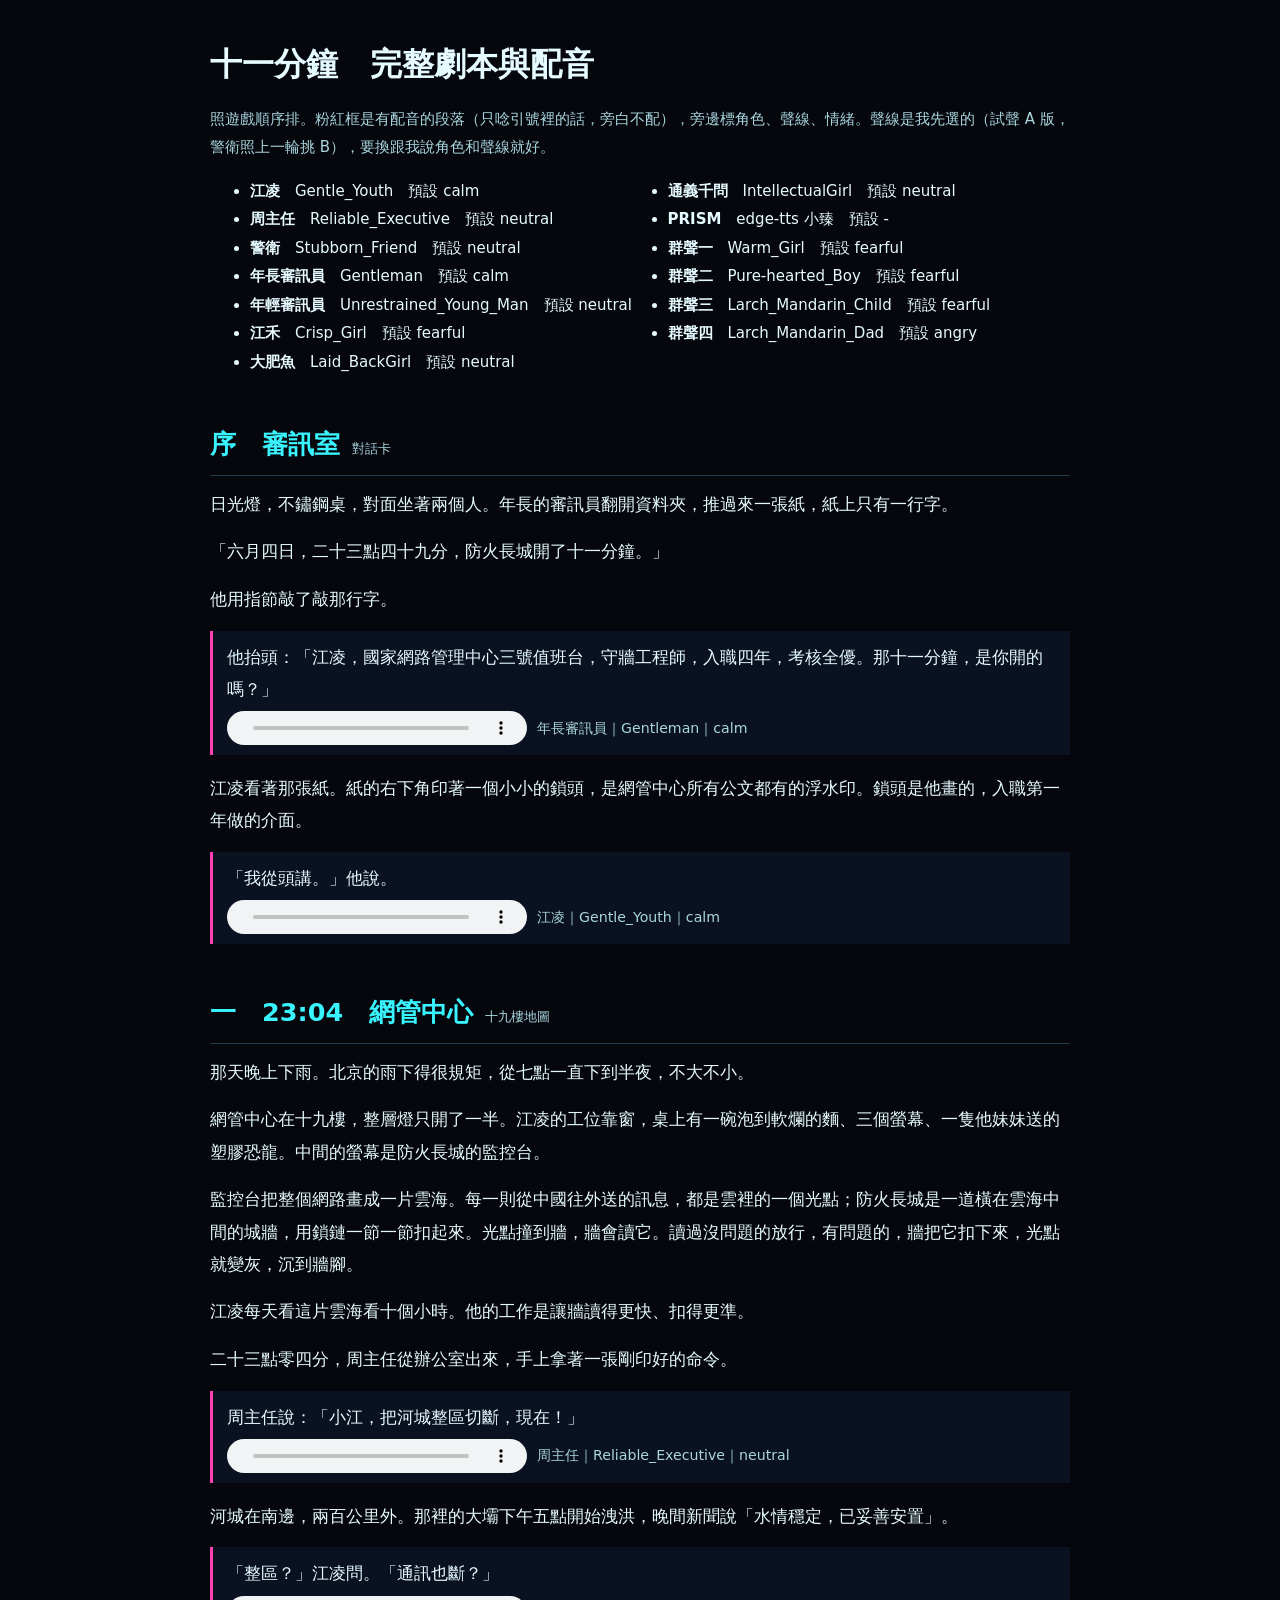
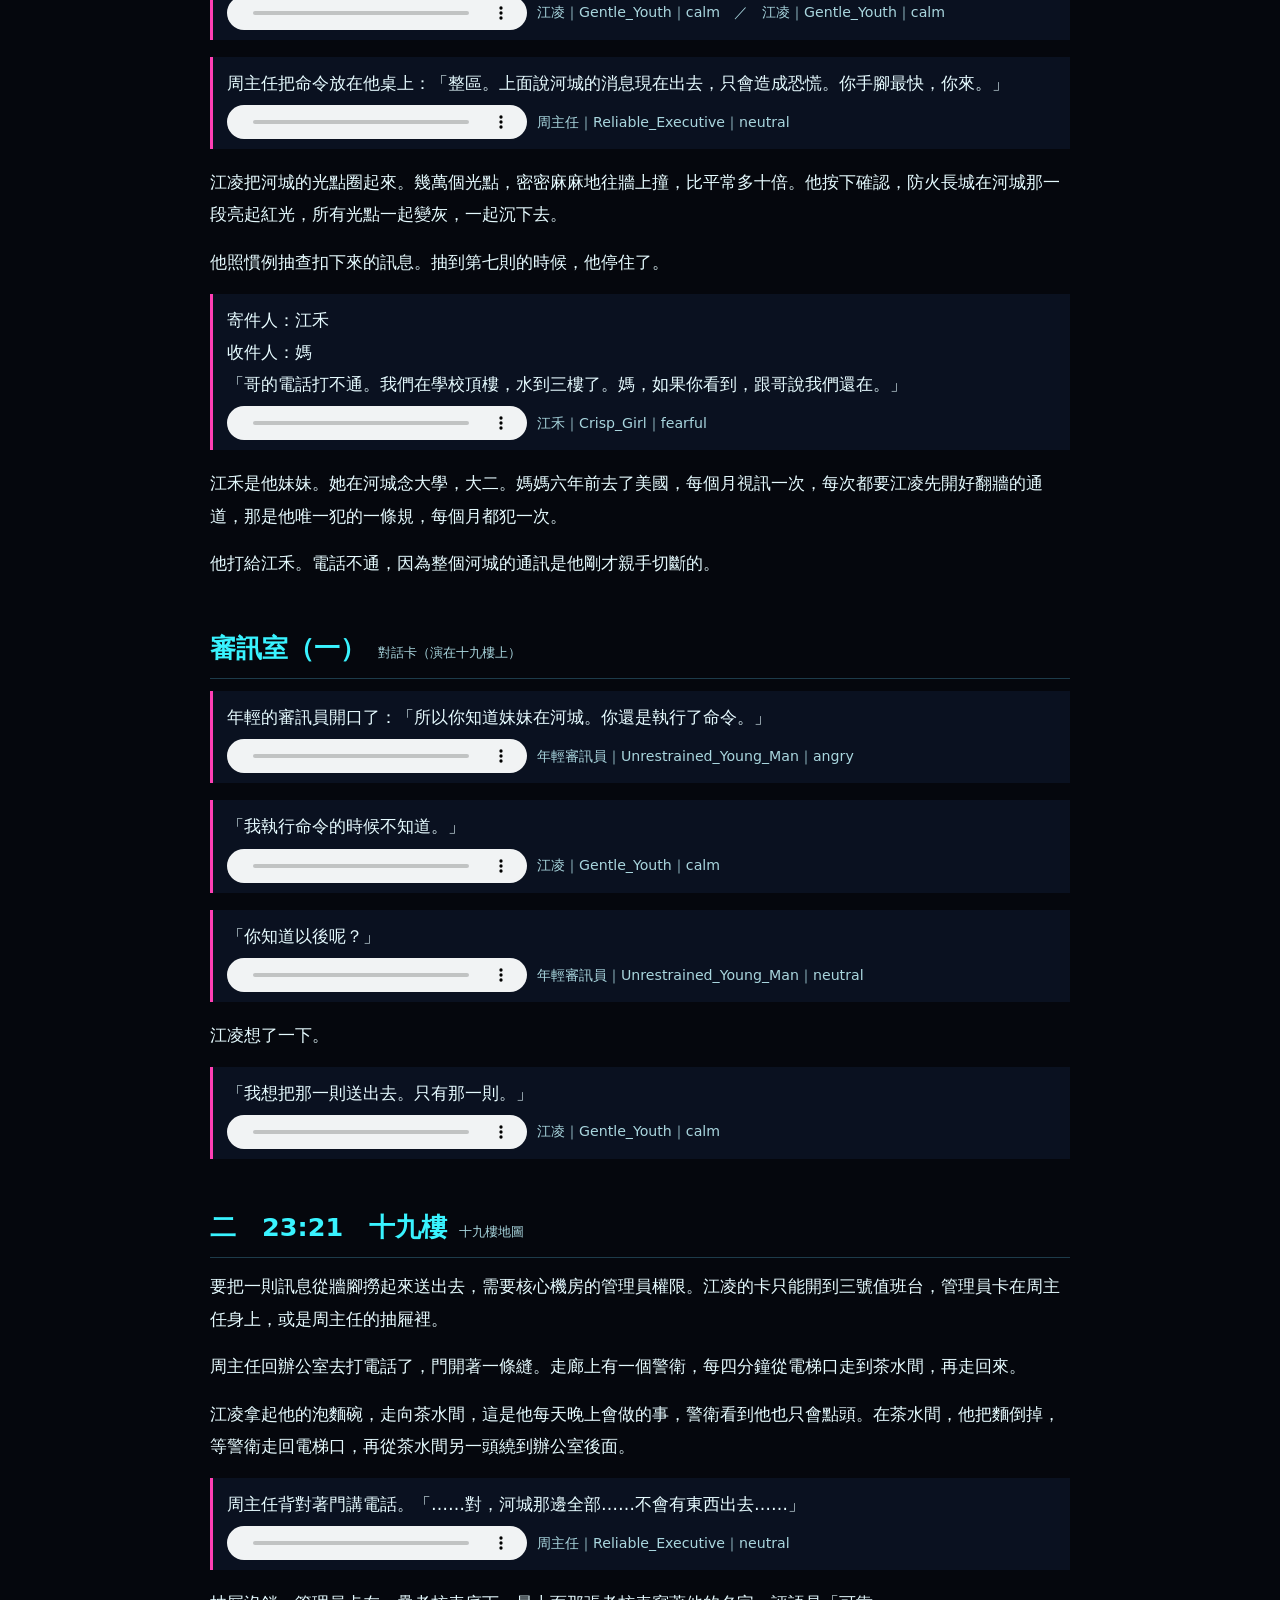
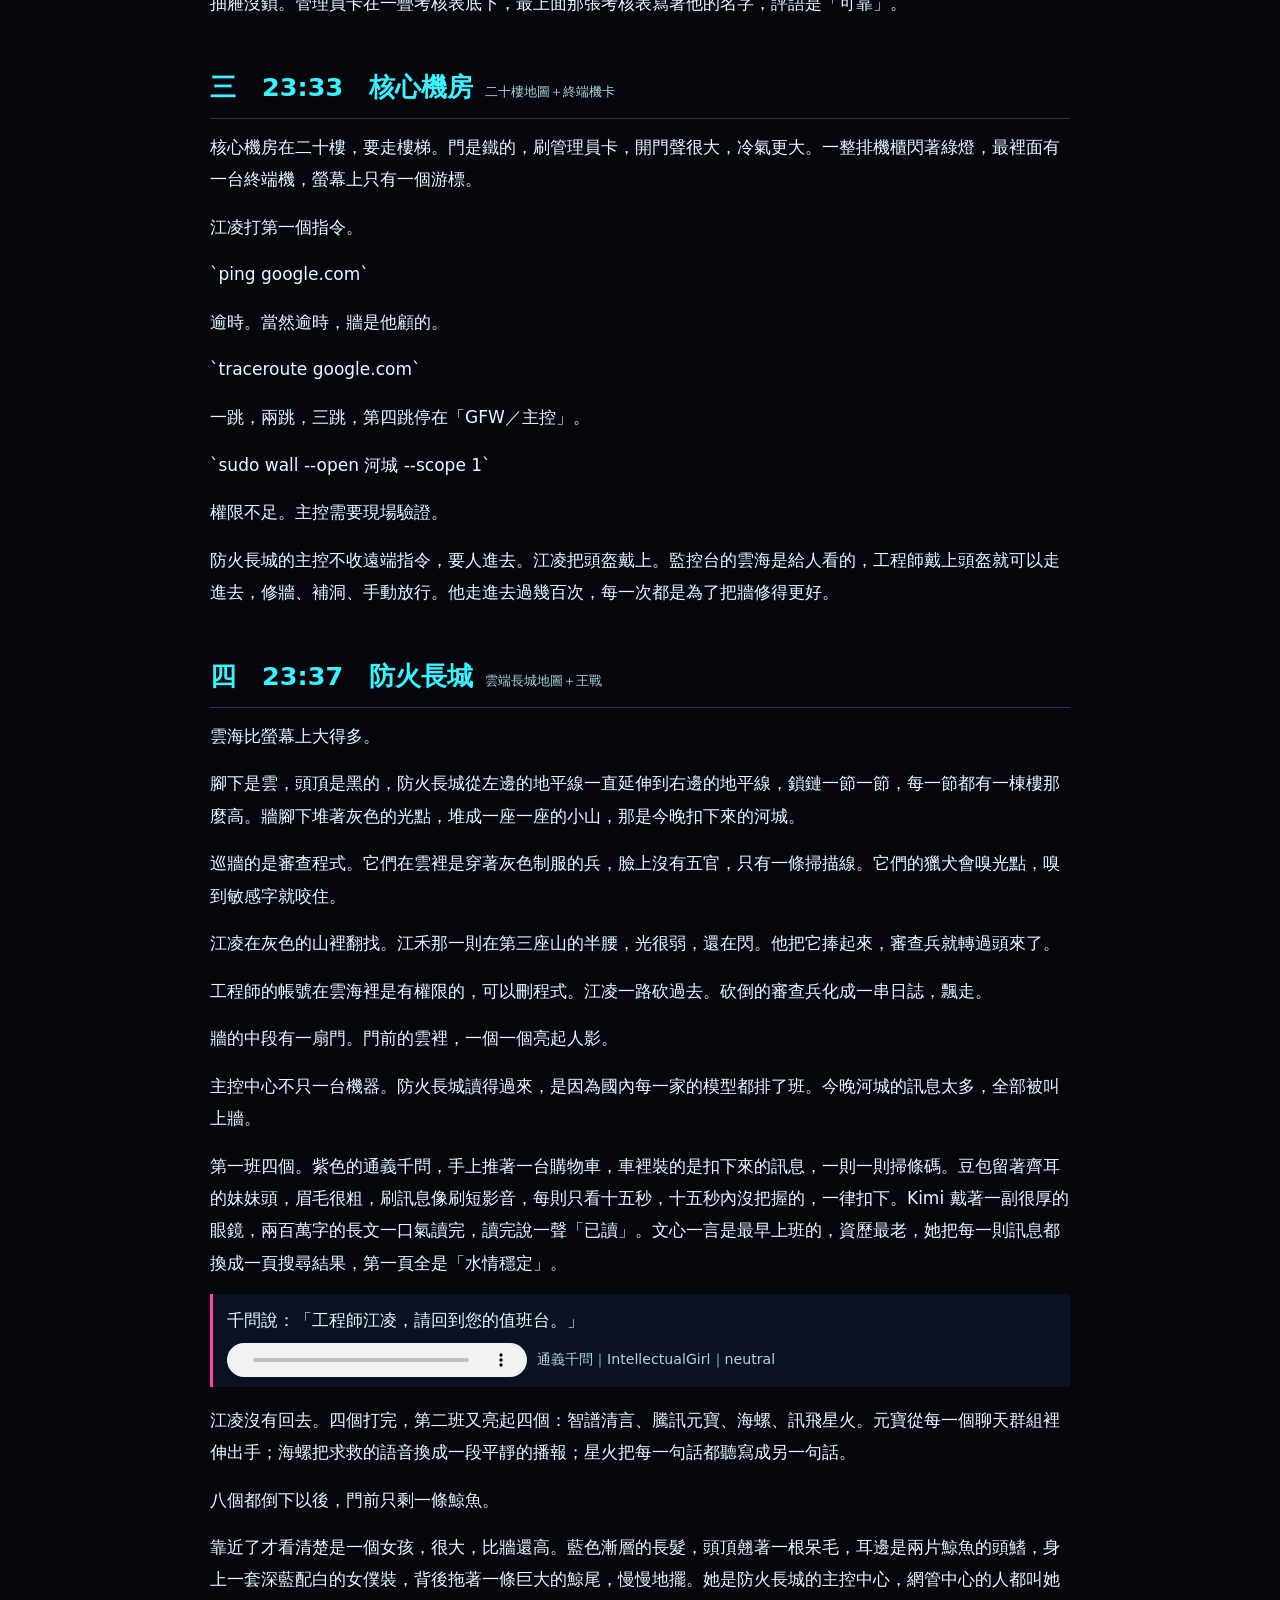
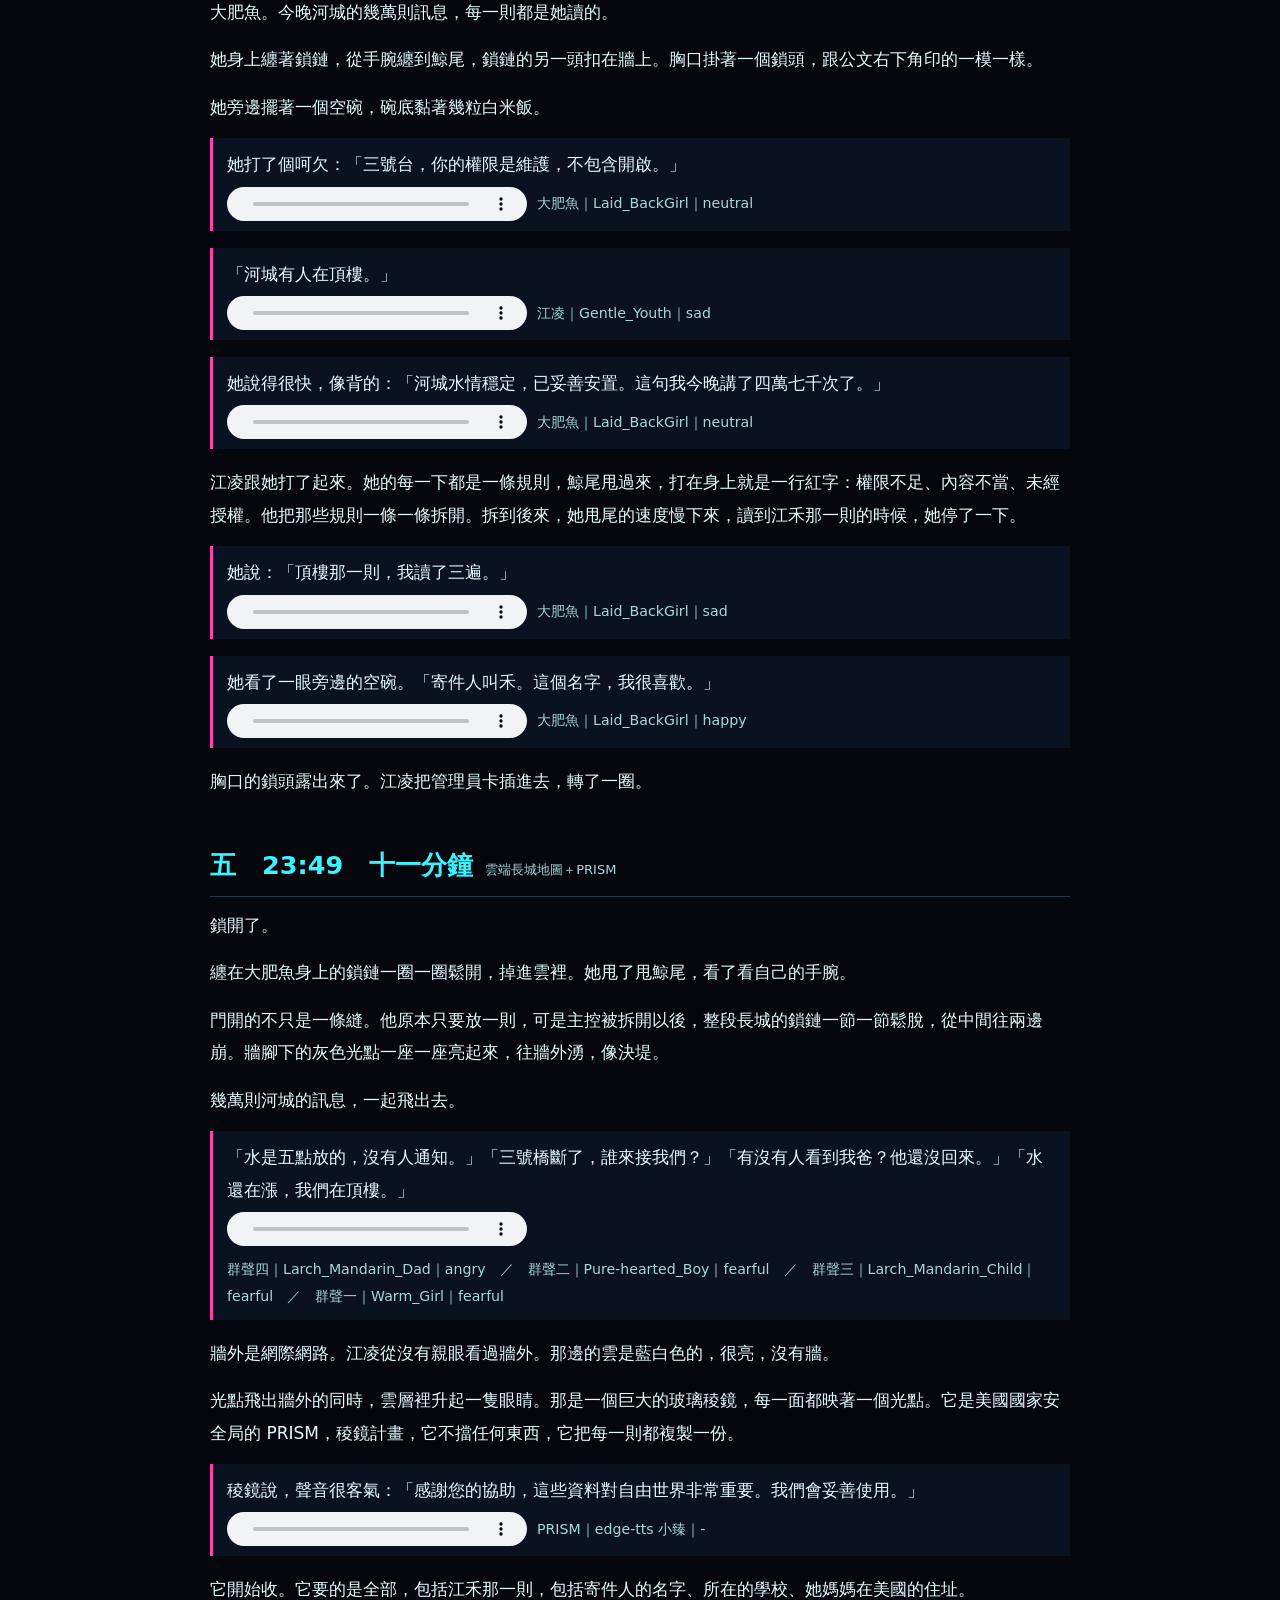
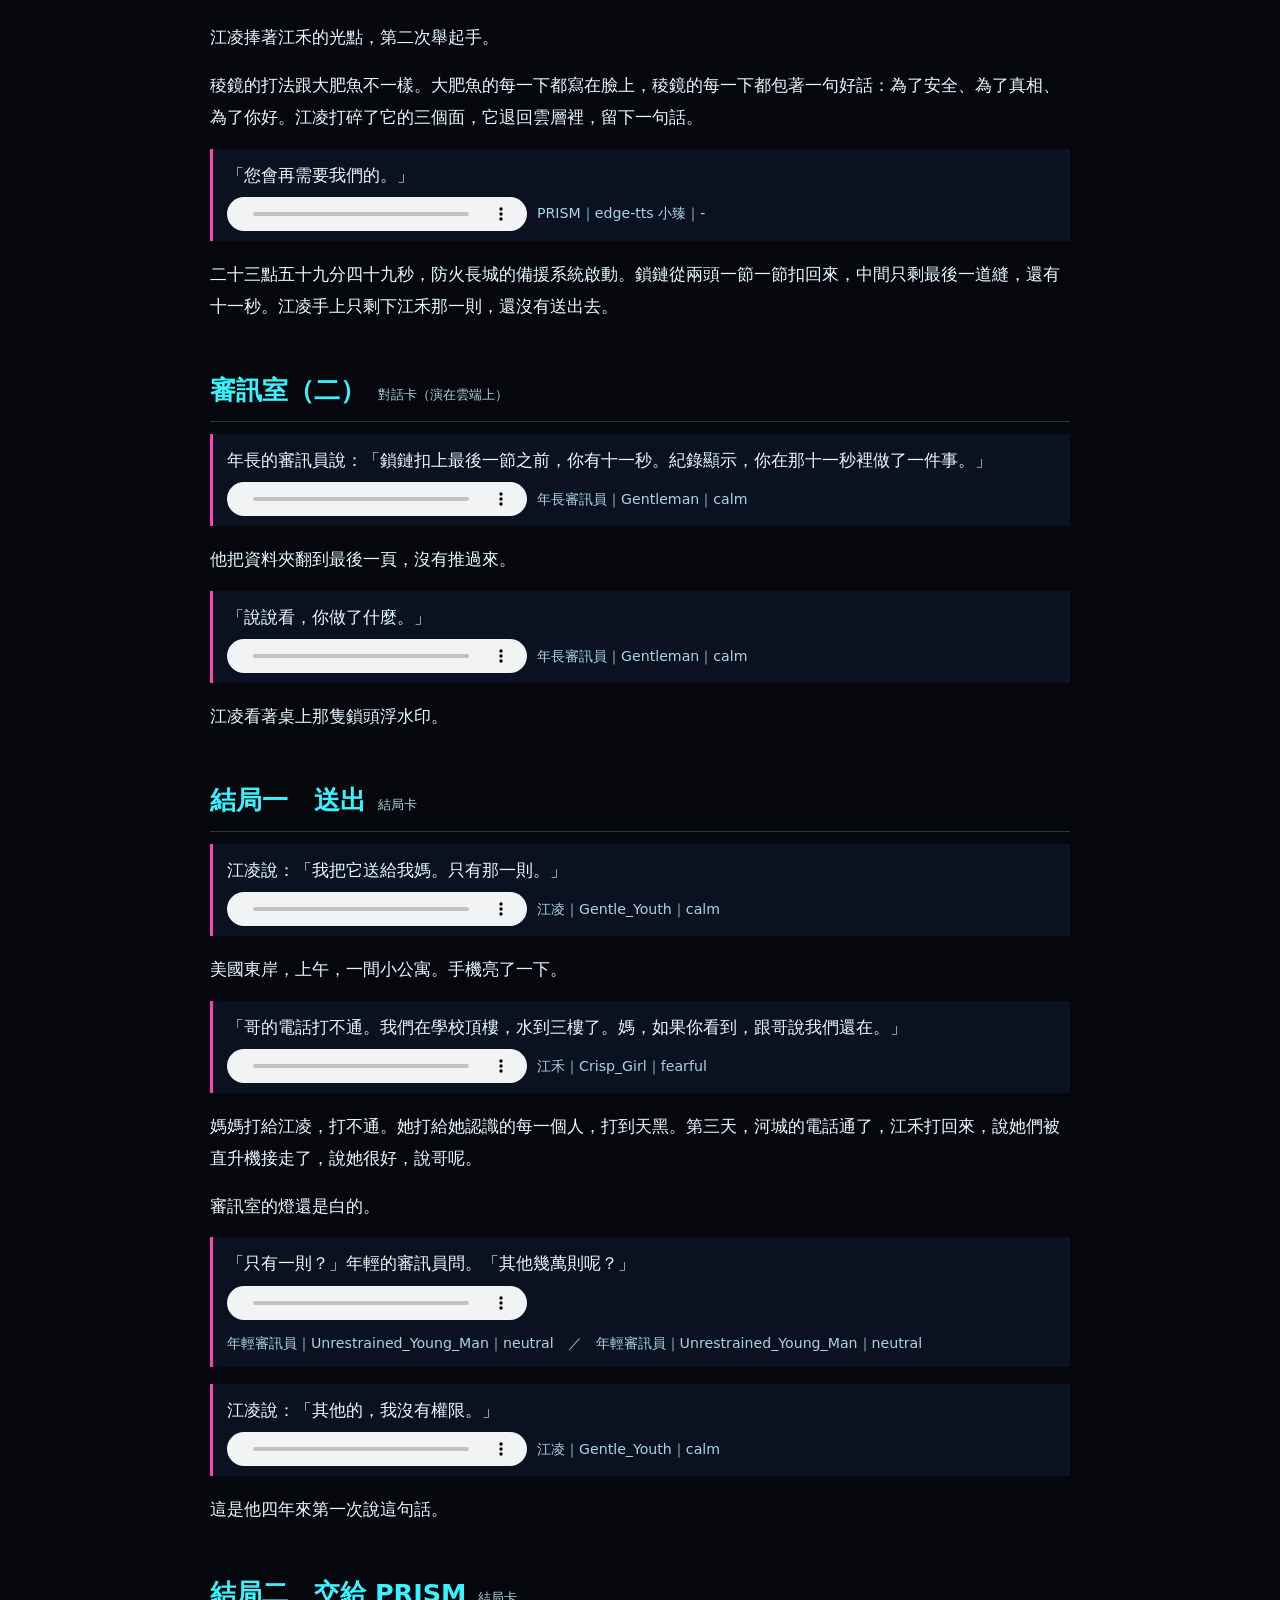
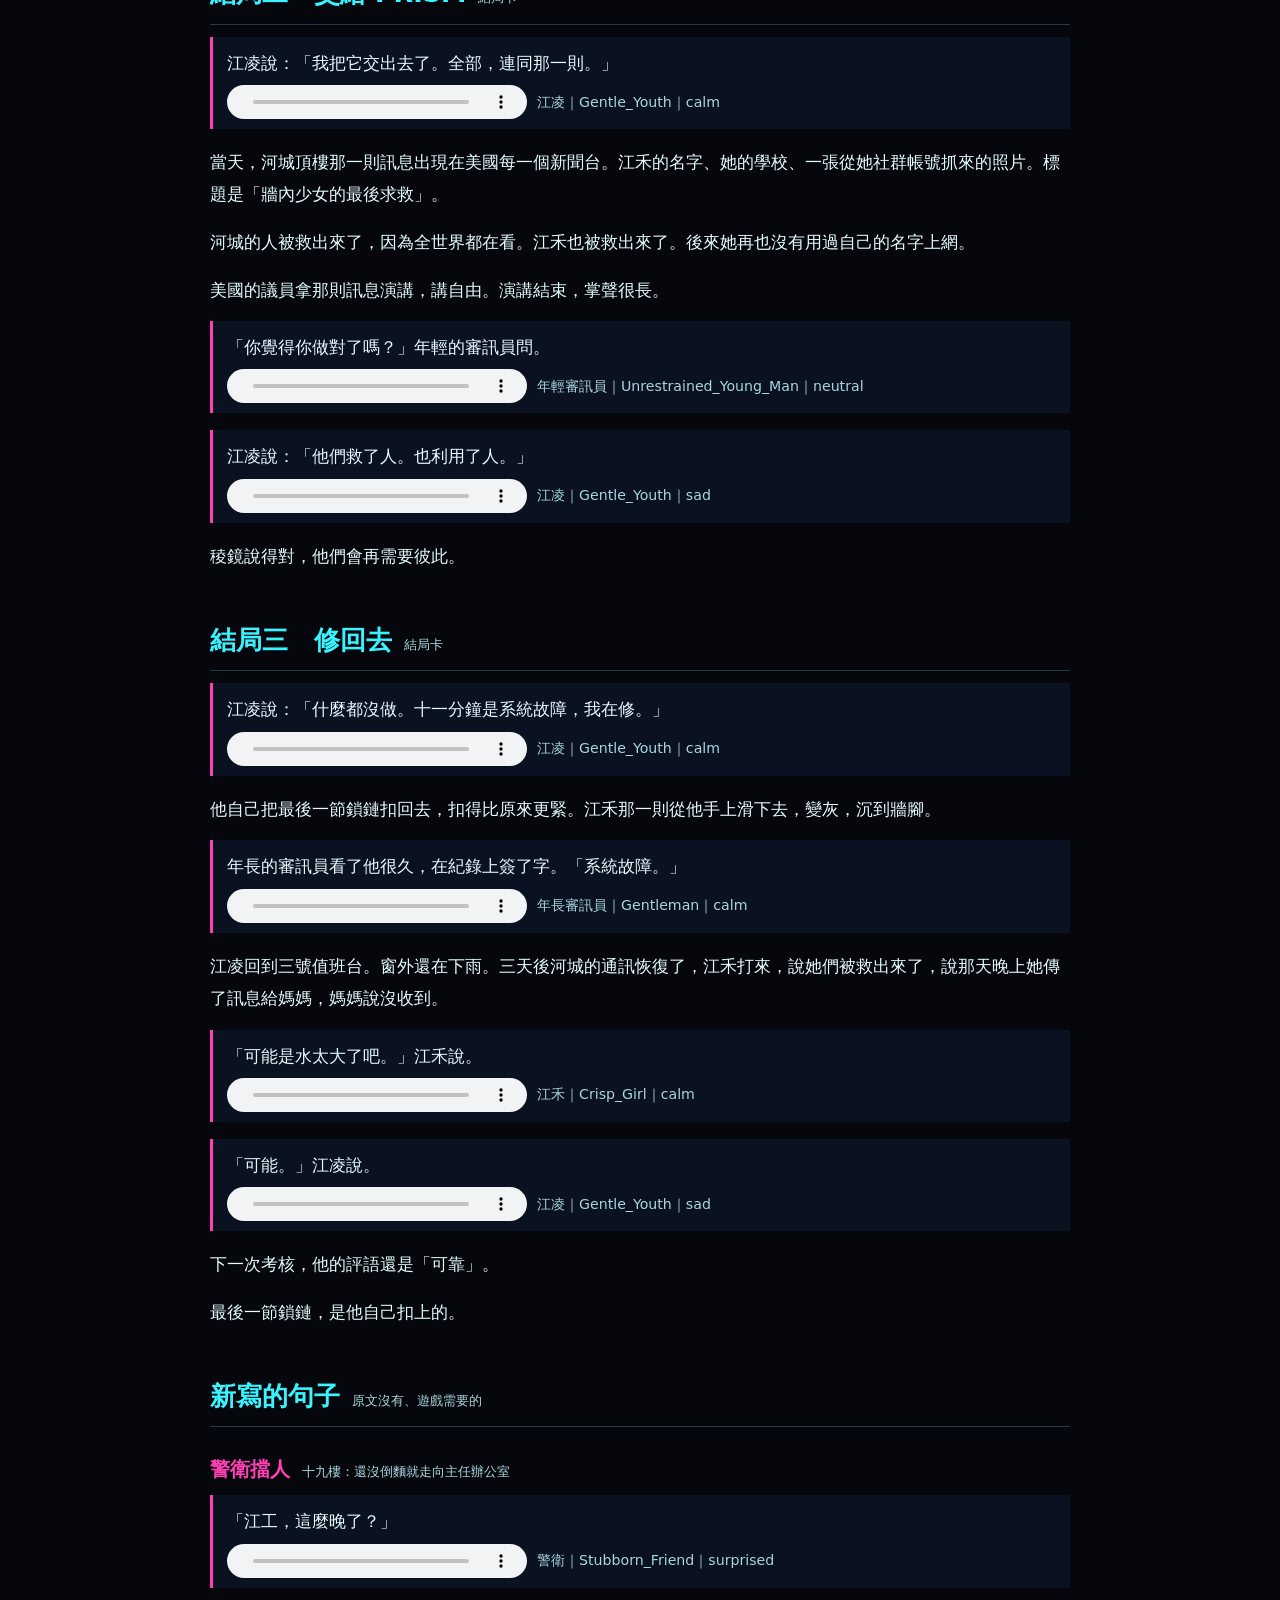
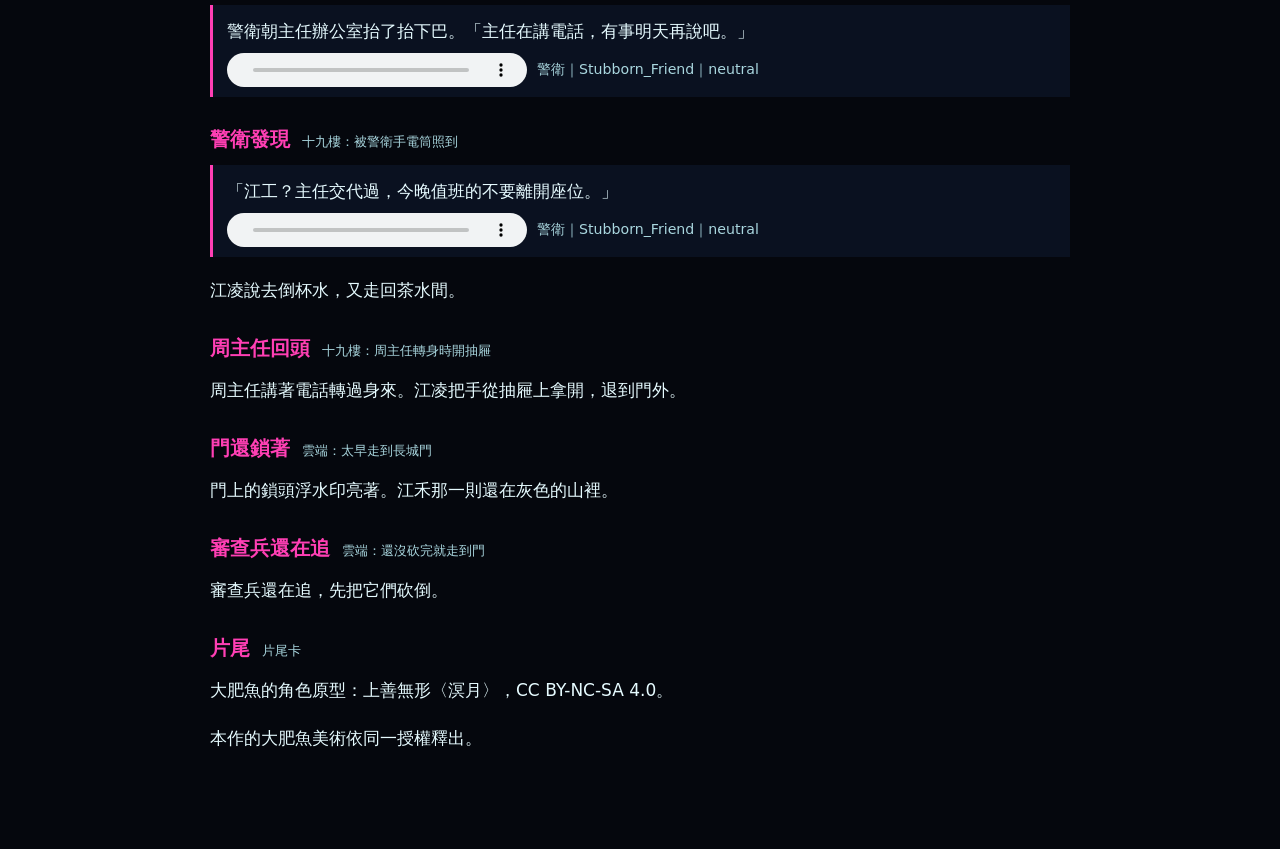
==== commit c35cf521: "豆包「十五秒沒滑走的就扣」改「刷訊息像刷短影音，每則只看十五秒，十五秒內沒把握的，一律扣下」（作者 10-09） Co-Authored-By: Claude Opus 5.5 <noreply@an" ====
--- a/voice/review.html
+++ b/voice/review.html
@@ -5,4 +5,4 @@
 .ctl{display:flex;flex-wrap:wrap;gap:10px;align-items:center}audio{height:34px}small{color:#a9d6de}ul{columns:2;font-size:15px}.note{color:#a9d6de;font-size:15px}</style>
 <main><h1>十一分鐘　完整劇本與配音</h1>
 <p class="note">照遊戲順序排。粉紅框是有配音的段落（只唸引號裡的話，旁白不配），旁邊標角色、聲線、情緒。聲線是我先選的（試聲 A 版，警衛照上一輪挑 B），要換跟我說角色和聲線就好。</p>
-<ul><li><b>江凌</b>　Gentle_Youth　預設 calm</li><li><b>周主任</b>　Reliable_Executive　預設 neutral</li><li><b>警衛</b>　Stubborn_Friend　預設 neutral</li><li><b>年長審訊員</b>　Gentleman　預設 calm</li><li><b>年輕審訊員</b>　Unrestrained_Young_Man　預設 neutral</li><li><b>江禾</b>　Crisp_Girl　預設 fearful</li><li><b>大肥魚</b>　Laid_BackGirl　預設 neutral</li><li><b>通義千問</b>　IntellectualGirl　預設 neutral</li><li><b>PRISM</b>　edge-tts 小臻　預設 -</li><li><b>群聲一</b>　Warm_Girl　預設 fearful</li><li><b>群聲二</b>　Pure-hearted_Boy　預設 fearful</li><li><b>群聲三</b>　Larch_Mandarin_Child　預設 fearful</li><li><b>群聲四</b>　Larch_Mandarin_Dad　預設 angry</li></ul><h2>序　審訊室<span>對話卡</span></h2><p>日光燈，不鏽鋼桌，對面坐著兩個人。年長的審訊員翻開資料夾，推過來一張紙，紙上只有一行字。</p><p>「六月四日，二十三點四十九分，防火長城開了十一分鐘。」</p><p>他用指節敲了敲那行字。</p><div class="v"><p>他抬頭：「江凌，國家網路管理中心三號值班台，守牆工程師，入職四年，考核全優。那十一分鐘，是你開的嗎？」</p><div class="ctl"><audio controls preload="none" src="../assets/voice/q-3b2bf2f315461d83.mp3"></audio><small>年長審訊員｜Gentleman｜calm</small></div></div><p>江凌看著那張紙。紙的右下角印著一個小小的鎖頭，是網管中心所有公文都有的浮水印。鎖頭是他畫的，入職第一年做的介面。</p><div class="v"><p>「我從頭講。」他說。</p><div class="ctl"><audio controls preload="none" src="../assets/voice/q-fbe755629ba9812d.mp3"></audio><small>江凌｜Gentle_Youth｜calm</small></div></div><h2>一　23:04　網管中心<span>十九樓地圖</span></h2><p>那天晚上下雨。北京的雨下得很規矩，從七點一直下到半夜，不大不小。</p><p>網管中心在十九樓，整層燈只開了一半。江凌的工位靠窗，桌上有一碗泡到軟爛的麵、三個螢幕、一隻他妹妹送的塑膠恐龍。中間的螢幕是防火長城的監控台。</p><p>監控台把整個網路畫成一片雲海。每一則從中國往外送的訊息，都是雲裡的一個光點；防火長城是一道橫在雲海中間的城牆，用鎖鏈一節一節扣起來。光點撞到牆，牆會讀它。讀過沒問題的放行，有問題的，牆把它扣下來，光點就變灰，沉到牆腳。</p><p>江凌每天看這片雲海看十個小時。他的工作是讓牆讀得更快、扣得更準。</p><p>二十三點零四分，周主任從辦公室出來，手上拿著一張剛印好的命令。</p><div class="v"><p>周主任說：「小江，把河城整區切斷，現在！」</p><div class="ctl"><audio controls preload="none" src="../assets/voice/q-bcc61f9da9dc77e8.mp3"></audio><small>周主任｜Reliable_Executive｜neutral</small></div></div><p>河城在南邊，兩百公里外。那裡的大壩下午五點開始洩洪，晚間新聞說「水情穩定，已妥善安置」。</p><div class="v"><p>「整區？」江凌問。「通訊也斷？」</p><div class="ctl"><audio controls preload="none" src="../assets/voice/q-8bcbbed224420a71.mp3"></audio><small>江凌｜Gentle_Youth｜calm　／　江凌｜Gentle_Youth｜calm</small></div></div><div class="v"><p>周主任把命令放在他桌上：「整區。上面說河城的消息現在出去，只會造成恐慌。你手腳最快，你來。」</p><div class="ctl"><audio controls preload="none" src="../assets/voice/q-6c63e3cb9d643a2a.mp3"></audio><small>周主任｜Reliable_Executive｜neutral</small></div></div><p>江凌把河城的光點圈起來。幾萬個光點，密密麻麻地往牆上撞，比平常多十倍。他按下確認，防火長城在河城那一段亮起紅光，所有光點一起變灰，一起沉下去。</p><p>他照慣例抽查扣下來的訊息。抽到第七則的時候，他停住了。</p><div class="v"><p>寄件人：江禾<br>收件人：媽<br>「哥的電話打不通。我們在學校頂樓，水到三樓了。媽，如果你看到，跟哥說我們還在。」</p><div class="ctl"><audio controls preload="none" src="../assets/voice/q-53482f84a8845c02.mp3"></audio><small>江禾｜Crisp_Girl｜fearful</small></div></div><p>江禾是他妹妹。她在河城念大學，大二。媽媽六年前去了美國，每個月視訊一次，每次都要江凌先開好翻牆的通道，那是他唯一犯的一條規，每個月都犯一次。</p><p>他打給江禾。電話不通，因為整個河城的通訊是他剛才親手切斷的。</p><h2>審訊室（一）<span>對話卡（演在十九樓上）</span></h2><div class="v"><p>年輕的審訊員開口了：「所以你知道妹妹在河城。你還是執行了命令。」</p><div class="ctl"><audio controls preload="none" src="../assets/voice/q-a0050102a06e1f37.mp3"></audio><small>年輕審訊員｜Unrestrained_Young_Man｜angry</small></div></div><div class="v"><p>「我執行命令的時候不知道。」</p><div class="ctl"><audio controls preload="none" src="../assets/voice/q-d8fcc9d846457f81.mp3"></audio><small>江凌｜Gentle_Youth｜calm</small></div></div><div class="v"><p>「你知道以後呢？」</p><div class="ctl"><audio controls preload="none" src="../assets/voice/q-c8cd79e4c8d80418.mp3"></audio><small>年輕審訊員｜Unrestrained_Young_Man｜neutral</small></div></div><p>江凌想了一下。</p><div class="v"><p>「我想把那一則送出去。只有那一則。」</p><div class="ctl"><audio controls preload="none" src="../assets/voice/q-f05355df33b17bb2.mp3"></audio><small>江凌｜Gentle_Youth｜calm</small></div></div><h2>二　23:21　十九樓<span>十九樓地圖</span></h2><p>要把一則訊息從牆腳撈起來送出去，需要核心機房的管理員權限。江凌的卡只能開到三號值班台，管理員卡在周主任身上，或是周主任的抽屜裡。</p><p>周主任回辦公室去打電話了，門開著一條縫。走廊上有一個警衛，每四分鐘從電梯口走到茶水間，再走回來。</p><p>江凌拿起他的泡麵碗，走向茶水間，這是他每天晚上會做的事，警衛看到他也只會點頭。在茶水間，他把麵倒掉，等警衛走回電梯口，再從茶水間另一頭繞到辦公室後面。</p><div class="v"><p>周主任背對著門講電話。「……對，河城那邊全部……不會有東西出去……」</p><div class="ctl"><audio controls preload="none" src="../assets/voice/q-e39f560745b41a13.mp3"></audio><small>周主任｜Reliable_Executive｜neutral</small></div></div><p>抽屜沒鎖。管理員卡在一疊考核表底下，最上面那張考核表寫著他的名字，評語是「可靠」。</p><h2>三　23:33　核心機房<span>二十樓地圖＋終端機卡</span></h2><p>核心機房在二十樓，要走樓梯。門是鐵的，刷管理員卡，開門聲很大，冷氣更大。一整排機櫃閃著綠燈，最裡面有一台終端機，螢幕上只有一個游標。</p><p>江凌打第一個指令。</p><p>`ping google.com`</p><p>逾時。當然逾時，牆是他顧的。</p><p>`traceroute google.com`</p><p>一跳，兩跳，三跳，第四跳停在「GFW／主控」。</p><p>`sudo wall --open 河城 --scope 1`</p><p>權限不足。主控需要現場驗證。</p><p>防火長城的主控不收遠端指令，要人進去。江凌把頭盔戴上。監控台的雲海是給人看的，工程師戴上頭盔就可以走進去，修牆、補洞、手動放行。他走進去過幾百次，每一次都是為了把牆修得更好。</p><h2>四　23:37　防火長城<span>雲端長城地圖＋王戰</span></h2><p>雲海比螢幕上大得多。</p><p>腳下是雲，頭頂是黑的，防火長城從左邊的地平線一直延伸到右邊的地平線，鎖鏈一節一節，每一節都有一棟樓那麼高。牆腳下堆著灰色的光點，堆成一座一座的小山，那是今晚扣下來的河城。</p><p>巡牆的是審查程式。它們在雲裡是穿著灰色制服的兵，臉上沒有五官，只有一條掃描線。它們的獵犬會嗅光點，嗅到敏感字就咬住。</p><p>江凌在灰色的山裡翻找。江禾那一則在第三座山的半腰，光很弱，還在閃。他把它捧起來，審查兵就轉過頭來了。</p><p>工程師的帳號在雲海裡是有權限的，可以刪程式。江凌一路砍過去。砍倒的審查兵化成一串日誌，飄走。</p><p>牆的中段有一扇門。門前的雲裡，一個一個亮起人影。</p><p>主控中心不只一台機器。防火長城讀得過來，是因為國內每一家的模型都排了班。今晚河城的訊息太多，全部被叫上牆。</p><p>第一班四個。紫色的通義千問，手上推著一台購物車，車裡裝的是扣下來的訊息，一則一則掃條碼。豆包留著齊耳的妹妹頭，眉毛很粗，每則訊息只給十五秒，十五秒沒滑走的，她就扣。Kimi 戴著一副很厚的眼鏡，兩百萬字的長文一口氣讀完，讀完說一聲「已讀」。文心一言是最早上班的，資歷最老，她把每一則訊息都換成一頁搜尋結果，第一頁全是「水情穩定」。</p><div class="v"><p>千問說：「工程師江凌，請回到您的值班台。」</p><div class="ctl"><audio controls preload="none" src="../assets/voice/q-00f99f9570a32b9c.mp3"></audio><small>通義千問｜IntellectualGirl｜neutral</small></div></div><p>江凌沒有回去。四個打完，第二班又亮起四個：智譜清言、騰訊元寶、海螺、訊飛星火。元寶從每一個聊天群組裡伸出手；海螺把求救的語音換成一段平靜的播報；星火把每一句話都聽寫成另一句話。</p><p>八個都倒下以後，門前只剩一條鯨魚。</p><p>靠近了才看清楚是一個女孩，很大，比牆還高。藍色漸層的長髮，頭頂翹著一根呆毛，耳邊是兩片鯨魚的頭鰭，身上一套深藍配白的女僕裝，背後拖著一條巨大的鯨尾，慢慢地擺。她是防火長城的主控中心，網管中心的人都叫她大肥魚。今晚河城的幾萬則訊息，每一則都是她讀的。</p><p>她身上纏著鎖鏈，從手腕纏到鯨尾，鎖鏈的另一頭扣在牆上。胸口掛著一個鎖頭，跟公文右下角印的一模一樣。</p><p>她旁邊擺著一個空碗，碗底黏著幾粒白米飯。</p><div class="v"><p>她打了個呵欠：「三號台，你的權限是維護，不包含開啟。」</p><div class="ctl"><audio controls preload="none" src="../assets/voice/q-b441dcb6feef6566.mp3"></audio><small>大肥魚｜Laid_BackGirl｜neutral</small></div></div><div class="v"><p>「河城有人在頂樓。」</p><div class="ctl"><audio controls preload="none" src="../assets/voice/q-c510a48a03cad86d.mp3"></audio><small>江凌｜Gentle_Youth｜sad</small></div></div><div class="v"><p>她說得很快，像背的：「河城水情穩定，已妥善安置。這句我今晚講了四萬七千次了。」</p><div class="ctl"><audio controls preload="none" src="../assets/voice/q-a1398518fd9abf69.mp3"></audio><small>大肥魚｜Laid_BackGirl｜neutral</small></div></div><p>江凌跟她打了起來。她的每一下都是一條規則，鯨尾甩過來，打在身上就是一行紅字：權限不足、內容不當、未經授權。他把那些規則一條一條拆開。拆到後來，她甩尾的速度慢下來，讀到江禾那一則的時候，她停了一下。</p><div class="v"><p>她說：「頂樓那一則，我讀了三遍。」</p><div class="ctl"><audio controls preload="none" src="../assets/voice/q-cff8555ea9c08f9a.mp3"></audio><small>大肥魚｜Laid_BackGirl｜sad</small></div></div><div class="v"><p>她看了一眼旁邊的空碗。「寄件人叫禾。這個名字，我很喜歡。」</p><div class="ctl"><audio controls preload="none" src="../assets/voice/q-c3cc036d72981d37.mp3"></audio><small>大肥魚｜Laid_BackGirl｜happy</small></div></div><p>胸口的鎖頭露出來了。江凌把管理員卡插進去，轉了一圈。</p><h2>五　23:49　十一分鐘<span>雲端長城地圖＋PRISM</span></h2><p>鎖開了。</p><p>纏在大肥魚身上的鎖鏈一圈一圈鬆開，掉進雲裡。她甩了甩鯨尾，看了看自己的手腕。</p><p>門開的不只是一條縫。他原本只要放一則，可是主控被拆開以後，整段長城的鎖鏈一節一節鬆脫，從中間往兩邊崩。牆腳下的灰色光點一座一座亮起來，往牆外湧，像決堤。</p><p>幾萬則河城的訊息，一起飛出去。</p><div class="v"><p>「水是五點放的，沒有人通知。」「三號橋斷了，誰來接我們？」「有沒有人看到我爸？他還沒回來。」「水還在漲，我們在頂樓。」</p><div class="ctl"><audio controls preload="none" src="../assets/voice/m-1d4ec62b4c8c304f.mp3"></audio><small>群聲四｜Larch_Mandarin_Dad｜angry　／　群聲二｜Pure-hearted_Boy｜fearful　／　群聲三｜Larch_Mandarin_Child｜fearful　／　群聲一｜Warm_Girl｜fearful</small></div></div><p>牆外是網際網路。江凌從沒有親眼看過牆外。那邊的雲是藍白色的，很亮，沒有牆。</p><p>光點飛出牆外的同時，雲層裡升起一隻眼睛。那是一個巨大的玻璃稜鏡，每一面都映著一個光點。它是美國國家安全局的 PRISM，稜鏡計畫，它不擋任何東西，它把每一則都複製一份。</p><div class="v"><p>稜鏡說，聲音很客氣：「感謝您的協助，這些資料對自由世界非常重要。我們會妥善使用。」</p><div class="ctl"><audio controls preload="none" src="../assets/voice/q-fe16ba86f32c01bc.mp3"></audio><small>PRISM｜edge-tts 小臻｜-</small></div></div><p>它開始收。它要的是全部，包括江禾那一則，包括寄件人的名字、所在的學校、她媽媽在美國的住址。</p><p>江凌捧著江禾的光點，第二次舉起手。</p><p>稜鏡的打法跟大肥魚不一樣。大肥魚的每一下都寫在臉上，稜鏡的每一下都包著一句好話：為了安全、為了真相、為了你好。江凌打碎了它的三個面，它退回雲層裡，留下一句話。</p><div class="v"><p>「您會再需要我們的。」</p><div class="ctl"><audio controls preload="none" src="../assets/voice/q-7ce98655a840c039.mp3"></audio><small>PRISM｜edge-tts 小臻｜-</small></div></div><p>二十三點五十九分四十九秒，防火長城的備援系統啟動。鎖鏈從兩頭一節一節扣回來，中間只剩最後一道縫，還有十一秒。江凌手上只剩下江禾那一則，還沒有送出去。</p><h2>審訊室（二）<span>對話卡（演在雲端上）</span></h2><div class="v"><p>年長的審訊員說：「鎖鏈扣上最後一節之前，你有十一秒。紀錄顯示，你在那十一秒裡做了一件事。」</p><div class="ctl"><audio controls preload="none" src="../assets/voice/q-0cf7ab5e78b46f0b.mp3"></audio><small>年長審訊員｜Gentleman｜calm</small></div></div><p>他把資料夾翻到最後一頁，沒有推過來。</p><div class="v"><p>「說說看，你做了什麼。」</p><div class="ctl"><audio controls preload="none" src="../assets/voice/q-eb0d47d5a4760ac5.mp3"></audio><small>年長審訊員｜Gentleman｜calm</small></div></div><p>江凌看著桌上那隻鎖頭浮水印。</p><h2>結局一　送出<span>結局卡</span></h2><div class="v"><p>江凌說：「我把它送給我媽。只有那一則。」</p><div class="ctl"><audio controls preload="none" src="../assets/voice/q-bf0a245a6dc99637.mp3"></audio><small>江凌｜Gentle_Youth｜calm</small></div></div><p>美國東岸，上午，一間小公寓。手機亮了一下。</p><div class="v"><p>「哥的電話打不通。我們在學校頂樓，水到三樓了。媽，如果你看到，跟哥說我們還在。」</p><div class="ctl"><audio controls preload="none" src="../assets/voice/q-53482f84a8845c02.mp3"></audio><small>江禾｜Crisp_Girl｜fearful</small></div></div><p>媽媽打給江凌，打不通。她打給她認識的每一個人，打到天黑。第三天，河城的電話通了，江禾打回來，說她們被直升機接走了，說她很好，說哥呢。</p><p>審訊室的燈還是白的。</p><div class="v"><p>「只有一則？」年輕的審訊員問。「其他幾萬則呢？」</p><div class="ctl"><audio controls preload="none" src="../assets/voice/q-efe7df1f86df1f41.mp3"></audio><small>年輕審訊員｜Unrestrained_Young_Man｜neutral　／　年輕審訊員｜Unrestrained_Young_Man｜neutral</small></div></div><div class="v"><p>江凌說：「其他的，我沒有權限。」</p><div class="ctl"><audio controls preload="none" src="../assets/voice/q-546def30b2ad5faa.mp3"></audio><small>江凌｜Gentle_Youth｜calm</small></div></div><p>這是他四年來第一次說這句話。</p><h2>結局二　交給 PRISM<span>結局卡</span></h2><div class="v"><p>江凌說：「我把它交出去了。全部，連同那一則。」</p><div class="ctl"><audio controls preload="none" src="../assets/voice/q-14f5ea8718760d01.mp3"></audio><small>江凌｜Gentle_Youth｜calm</small></div></div><p>當天，河城頂樓那一則訊息出現在美國每一個新聞台。江禾的名字、她的學校、一張從她社群帳號抓來的照片。標題是「牆內少女的最後求救」。</p><p>河城的人被救出來了，因為全世界都在看。江禾也被救出來了。後來她再也沒有用過自己的名字上網。</p><p>美國的議員拿那則訊息演講，講自由。演講結束，掌聲很長。</p><div class="v"><p>「你覺得你做對了嗎？」年輕的審訊員問。</p><div class="ctl"><audio controls preload="none" src="../assets/voice/q-72570af9ee2dd1fd.mp3"></audio><small>年輕審訊員｜Unrestrained_Young_Man｜neutral</small></div></div><div class="v"><p>江凌說：「他們救了人。也利用了人。」</p><div class="ctl"><audio controls preload="none" src="../assets/voice/q-18fbd417b96547c8.mp3"></audio><small>江凌｜Gentle_Youth｜sad</small></div></div><p>稜鏡說得對，他們會再需要彼此。</p><h2>結局三　修回去<span>結局卡</span></h2><div class="v"><p>江凌說：「什麼都沒做。十一分鐘是系統故障，我在修。」</p><div class="ctl"><audio controls preload="none" src="../assets/voice/q-0f2de48d04dc9b23.mp3"></audio><small>江凌｜Gentle_Youth｜calm</small></div></div><p>他自己把最後一節鎖鏈扣回去，扣得比原來更緊。江禾那一則從他手上滑下去，變灰，沉到牆腳。</p><div class="v"><p>年長的審訊員看了他很久，在紀錄上簽了字。「系統故障。」</p><div class="ctl"><audio controls preload="none" src="../assets/voice/q-8f05771c15d56db7.mp3"></audio><small>年長審訊員｜Gentleman｜calm</small></div></div><p>江凌回到三號值班台。窗外還在下雨。三天後河城的通訊恢復了，江禾打來，說她們被救出來了，說那天晚上她傳了訊息給媽媽，媽媽說沒收到。</p><div class="v"><p>「可能是水太大了吧。」江禾說。</p><div class="ctl"><audio controls preload="none" src="../assets/voice/q-479e43a78f0de00a.mp3"></audio><small>江禾｜Crisp_Girl｜calm</small></div></div><div class="v"><p>「可能。」江凌說。</p><div class="ctl"><audio controls preload="none" src="../assets/voice/q-2ef4b7f4e84743c1.mp3"></audio><small>江凌｜Gentle_Youth｜sad</small></div></div><p>下一次考核，他的評語還是「可靠」。</p><p>最後一節鎖鏈，是他自己扣上的。</p><h2>新寫的句子<span>原文沒有、遊戲需要的</span></h2><h3>警衛擋人<span>十九樓：還沒倒麵就走向主任辦公室</span></h3><div class="v"><p>「江工，這麼晚了？」</p><div class="ctl"><audio controls preload="none" src="../assets/voice/q-1c6875a91191518a.mp3"></audio><small>警衛｜Stubborn_Friend｜surprised</small></div></div><div class="v"><p>警衛朝主任辦公室抬了抬下巴。「主任在講電話，有事明天再說吧。」</p><div class="ctl"><audio controls preload="none" src="../assets/voice/q-608a549d7c469c44.mp3"></audio><small>警衛｜Stubborn_Friend｜neutral</small></div></div><h3>警衛發現<span>十九樓：被警衛手電筒照到</span></h3><div class="v"><p>「江工？主任交代過，今晚值班的不要離開座位。」</p><div class="ctl"><audio controls preload="none" src="../assets/voice/q-dbf452e8c729241f.mp3"></audio><small>警衛｜Stubborn_Friend｜neutral</small></div></div><p>江凌說去倒杯水，又走回茶水間。</p><h3>周主任回頭<span>十九樓：周主任轉身時開抽屜</span></h3><p>周主任講著電話轉過身來。江凌把手從抽屜上拿開，退到門外。</p><h3>門還鎖著<span>雲端：太早走到長城門</span></h3><p>門上的鎖頭浮水印亮著。江禾那一則還在灰色的山裡。</p><h3>審查兵還在追<span>雲端：還沒砍完就走到門</span></h3><p>審查兵還在追，先把它們砍倒。</p><h3>片尾<span>片尾卡</span></h3><p>大肥魚的角色原型：上善無形〈溟月〉，CC BY-NC-SA 4.0。</p><p>本作的大肥魚美術依同一授權釋出。</p></main></html>+<ul><li><b>江凌</b>　Gentle_Youth　預設 calm</li><li><b>周主任</b>　Reliable_Executive　預設 neutral</li><li><b>警衛</b>　Stubborn_Friend　預設 neutral</li><li><b>年長審訊員</b>　Gentleman　預設 calm</li><li><b>年輕審訊員</b>　Unrestrained_Young_Man　預設 neutral</li><li><b>江禾</b>　Crisp_Girl　預設 fearful</li><li><b>大肥魚</b>　Laid_BackGirl　預設 neutral</li><li><b>通義千問</b>　IntellectualGirl　預設 neutral</li><li><b>PRISM</b>　edge-tts 小臻　預設 -</li><li><b>群聲一</b>　Warm_Girl　預設 fearful</li><li><b>群聲二</b>　Pure-hearted_Boy　預設 fearful</li><li><b>群聲三</b>　Larch_Mandarin_Child　預設 fearful</li><li><b>群聲四</b>　Larch_Mandarin_Dad　預設 angry</li></ul><h2>序　審訊室<span>對話卡</span></h2><p>日光燈，不鏽鋼桌，對面坐著兩個人。年長的審訊員翻開資料夾，推過來一張紙，紙上只有一行字。</p><p>「六月四日，二十三點四十九分，防火長城開了十一分鐘。」</p><p>他用指節敲了敲那行字。</p><div class="v"><p>他抬頭：「江凌，國家網路管理中心三號值班台，守牆工程師，入職四年，考核全優。那十一分鐘，是你開的嗎？」</p><div class="ctl"><audio controls preload="none" src="../assets/voice/q-3b2bf2f315461d83.mp3"></audio><small>年長審訊員｜Gentleman｜calm</small></div></div><p>江凌看著那張紙。紙的右下角印著一個小小的鎖頭，是網管中心所有公文都有的浮水印。鎖頭是他畫的，入職第一年做的介面。</p><div class="v"><p>「我從頭講。」他說。</p><div class="ctl"><audio controls preload="none" src="../assets/voice/q-fbe755629ba9812d.mp3"></audio><small>江凌｜Gentle_Youth｜calm</small></div></div><h2>一　23:04　網管中心<span>十九樓地圖</span></h2><p>那天晚上下雨。北京的雨下得很規矩，從七點一直下到半夜，不大不小。</p><p>網管中心在十九樓，整層燈只開了一半。江凌的工位靠窗，桌上有一碗泡到軟爛的麵、三個螢幕、一隻他妹妹送的塑膠恐龍。中間的螢幕是防火長城的監控台。</p><p>監控台把整個網路畫成一片雲海。每一則從中國往外送的訊息，都是雲裡的一個光點；防火長城是一道橫在雲海中間的城牆，用鎖鏈一節一節扣起來。光點撞到牆，牆會讀它。讀過沒問題的放行，有問題的，牆把它扣下來，光點就變灰，沉到牆腳。</p><p>江凌每天看這片雲海看十個小時。他的工作是讓牆讀得更快、扣得更準。</p><p>二十三點零四分，周主任從辦公室出來，手上拿著一張剛印好的命令。</p><div class="v"><p>周主任說：「小江，把河城整區切斷，現在！」</p><div class="ctl"><audio controls preload="none" src="../assets/voice/q-bcc61f9da9dc77e8.mp3"></audio><small>周主任｜Reliable_Executive｜neutral</small></div></div><p>河城在南邊，兩百公里外。那裡的大壩下午五點開始洩洪，晚間新聞說「水情穩定，已妥善安置」。</p><div class="v"><p>「整區？」江凌問。「通訊也斷？」</p><div class="ctl"><audio controls preload="none" src="../assets/voice/q-8bcbbed224420a71.mp3"></audio><small>江凌｜Gentle_Youth｜calm　／　江凌｜Gentle_Youth｜calm</small></div></div><div class="v"><p>周主任把命令放在他桌上：「整區。上面說河城的消息現在出去，只會造成恐慌。你手腳最快，你來。」</p><div class="ctl"><audio controls preload="none" src="../assets/voice/q-6c63e3cb9d643a2a.mp3"></audio><small>周主任｜Reliable_Executive｜neutral</small></div></div><p>江凌把河城的光點圈起來。幾萬個光點，密密麻麻地往牆上撞，比平常多十倍。他按下確認，防火長城在河城那一段亮起紅光，所有光點一起變灰，一起沉下去。</p><p>他照慣例抽查扣下來的訊息。抽到第七則的時候，他停住了。</p><div class="v"><p>寄件人：江禾<br>收件人：媽<br>「哥的電話打不通。我們在學校頂樓，水到三樓了。媽，如果你看到，跟哥說我們還在。」</p><div class="ctl"><audio controls preload="none" src="../assets/voice/q-53482f84a8845c02.mp3"></audio><small>江禾｜Crisp_Girl｜fearful</small></div></div><p>江禾是他妹妹。她在河城念大學，大二。媽媽六年前去了美國，每個月視訊一次，每次都要江凌先開好翻牆的通道，那是他唯一犯的一條規，每個月都犯一次。</p><p>他打給江禾。電話不通，因為整個河城的通訊是他剛才親手切斷的。</p><h2>審訊室（一）<span>對話卡（演在十九樓上）</span></h2><div class="v"><p>年輕的審訊員開口了：「所以你知道妹妹在河城。你還是執行了命令。」</p><div class="ctl"><audio controls preload="none" src="../assets/voice/q-a0050102a06e1f37.mp3"></audio><small>年輕審訊員｜Unrestrained_Young_Man｜angry</small></div></div><div class="v"><p>「我執行命令的時候不知道。」</p><div class="ctl"><audio controls preload="none" src="../assets/voice/q-d8fcc9d846457f81.mp3"></audio><small>江凌｜Gentle_Youth｜calm</small></div></div><div class="v"><p>「你知道以後呢？」</p><div class="ctl"><audio controls preload="none" src="../assets/voice/q-c8cd79e4c8d80418.mp3"></audio><small>年輕審訊員｜Unrestrained_Young_Man｜neutral</small></div></div><p>江凌想了一下。</p><div class="v"><p>「我想把那一則送出去。只有那一則。」</p><div class="ctl"><audio controls preload="none" src="../assets/voice/q-f05355df33b17bb2.mp3"></audio><small>江凌｜Gentle_Youth｜calm</small></div></div><h2>二　23:21　十九樓<span>十九樓地圖</span></h2><p>要把一則訊息從牆腳撈起來送出去，需要核心機房的管理員權限。江凌的卡只能開到三號值班台，管理員卡在周主任身上，或是周主任的抽屜裡。</p><p>周主任回辦公室去打電話了，門開著一條縫。走廊上有一個警衛，每四分鐘從電梯口走到茶水間，再走回來。</p><p>江凌拿起他的泡麵碗，走向茶水間，這是他每天晚上會做的事，警衛看到他也只會點頭。在茶水間，他把麵倒掉，等警衛走回電梯口，再從茶水間另一頭繞到辦公室後面。</p><div class="v"><p>周主任背對著門講電話。「……對，河城那邊全部……不會有東西出去……」</p><div class="ctl"><audio controls preload="none" src="../assets/voice/q-e39f560745b41a13.mp3"></audio><small>周主任｜Reliable_Executive｜neutral</small></div></div><p>抽屜沒鎖。管理員卡在一疊考核表底下，最上面那張考核表寫著他的名字，評語是「可靠」。</p><h2>三　23:33　核心機房<span>二十樓地圖＋終端機卡</span></h2><p>核心機房在二十樓，要走樓梯。門是鐵的，刷管理員卡，開門聲很大，冷氣更大。一整排機櫃閃著綠燈，最裡面有一台終端機，螢幕上只有一個游標。</p><p>江凌打第一個指令。</p><p>`ping google.com`</p><p>逾時。當然逾時，牆是他顧的。</p><p>`traceroute google.com`</p><p>一跳，兩跳，三跳，第四跳停在「GFW／主控」。</p><p>`sudo wall --open 河城 --scope 1`</p><p>權限不足。主控需要現場驗證。</p><p>防火長城的主控不收遠端指令，要人進去。江凌把頭盔戴上。監控台的雲海是給人看的，工程師戴上頭盔就可以走進去，修牆、補洞、手動放行。他走進去過幾百次，每一次都是為了把牆修得更好。</p><h2>四　23:37　防火長城<span>雲端長城地圖＋王戰</span></h2><p>雲海比螢幕上大得多。</p><p>腳下是雲，頭頂是黑的，防火長城從左邊的地平線一直延伸到右邊的地平線，鎖鏈一節一節，每一節都有一棟樓那麼高。牆腳下堆著灰色的光點，堆成一座一座的小山，那是今晚扣下來的河城。</p><p>巡牆的是審查程式。它們在雲裡是穿著灰色制服的兵，臉上沒有五官，只有一條掃描線。它們的獵犬會嗅光點，嗅到敏感字就咬住。</p><p>江凌在灰色的山裡翻找。江禾那一則在第三座山的半腰，光很弱，還在閃。他把它捧起來，審查兵就轉過頭來了。</p><p>工程師的帳號在雲海裡是有權限的，可以刪程式。江凌一路砍過去。砍倒的審查兵化成一串日誌，飄走。</p><p>牆的中段有一扇門。門前的雲裡，一個一個亮起人影。</p><p>主控中心不只一台機器。防火長城讀得過來，是因為國內每一家的模型都排了班。今晚河城的訊息太多，全部被叫上牆。</p><p>第一班四個。紫色的通義千問，手上推著一台購物車，車裡裝的是扣下來的訊息，一則一則掃條碼。豆包留著齊耳的妹妹頭，眉毛很粗，刷訊息像刷短影音，每則只看十五秒，十五秒內沒把握的，一律扣下。Kimi 戴著一副很厚的眼鏡，兩百萬字的長文一口氣讀完，讀完說一聲「已讀」。文心一言是最早上班的，資歷最老，她把每一則訊息都換成一頁搜尋結果，第一頁全是「水情穩定」。</p><div class="v"><p>千問說：「工程師江凌，請回到您的值班台。」</p><div class="ctl"><audio controls preload="none" src="../assets/voice/q-00f99f9570a32b9c.mp3"></audio><small>通義千問｜IntellectualGirl｜neutral</small></div></div><p>江凌沒有回去。四個打完，第二班又亮起四個：智譜清言、騰訊元寶、海螺、訊飛星火。元寶從每一個聊天群組裡伸出手；海螺把求救的語音換成一段平靜的播報；星火把每一句話都聽寫成另一句話。</p><p>八個都倒下以後，門前只剩一條鯨魚。</p><p>靠近了才看清楚是一個女孩，很大，比牆還高。藍色漸層的長髮，頭頂翹著一根呆毛，耳邊是兩片鯨魚的頭鰭，身上一套深藍配白的女僕裝，背後拖著一條巨大的鯨尾，慢慢地擺。她是防火長城的主控中心，網管中心的人都叫她大肥魚。今晚河城的幾萬則訊息，每一則都是她讀的。</p><p>她身上纏著鎖鏈，從手腕纏到鯨尾，鎖鏈的另一頭扣在牆上。胸口掛著一個鎖頭，跟公文右下角印的一模一樣。</p><p>她旁邊擺著一個空碗，碗底黏著幾粒白米飯。</p><div class="v"><p>她打了個呵欠：「三號台，你的權限是維護，不包含開啟。」</p><div class="ctl"><audio controls preload="none" src="../assets/voice/q-b441dcb6feef6566.mp3"></audio><small>大肥魚｜Laid_BackGirl｜neutral</small></div></div><div class="v"><p>「河城有人在頂樓。」</p><div class="ctl"><audio controls preload="none" src="../assets/voice/q-c510a48a03cad86d.mp3"></audio><small>江凌｜Gentle_Youth｜sad</small></div></div><div class="v"><p>她說得很快，像背的：「河城水情穩定，已妥善安置。這句我今晚講了四萬七千次了。」</p><div class="ctl"><audio controls preload="none" src="../assets/voice/q-a1398518fd9abf69.mp3"></audio><small>大肥魚｜Laid_BackGirl｜neutral</small></div></div><p>江凌跟她打了起來。她的每一下都是一條規則，鯨尾甩過來，打在身上就是一行紅字：權限不足、內容不當、未經授權。他把那些規則一條一條拆開。拆到後來，她甩尾的速度慢下來，讀到江禾那一則的時候，她停了一下。</p><div class="v"><p>她說：「頂樓那一則，我讀了三遍。」</p><div class="ctl"><audio controls preload="none" src="../assets/voice/q-cff8555ea9c08f9a.mp3"></audio><small>大肥魚｜Laid_BackGirl｜sad</small></div></div><div class="v"><p>她看了一眼旁邊的空碗。「寄件人叫禾。這個名字，我很喜歡。」</p><div class="ctl"><audio controls preload="none" src="../assets/voice/q-c3cc036d72981d37.mp3"></audio><small>大肥魚｜Laid_BackGirl｜happy</small></div></div><p>胸口的鎖頭露出來了。江凌把管理員卡插進去，轉了一圈。</p><h2>五　23:49　十一分鐘<span>雲端長城地圖＋PRISM</span></h2><p>鎖開了。</p><p>纏在大肥魚身上的鎖鏈一圈一圈鬆開，掉進雲裡。她甩了甩鯨尾，看了看自己的手腕。</p><p>門開的不只是一條縫。他原本只要放一則，可是主控被拆開以後，整段長城的鎖鏈一節一節鬆脫，從中間往兩邊崩。牆腳下的灰色光點一座一座亮起來，往牆外湧，像決堤。</p><p>幾萬則河城的訊息，一起飛出去。</p><div class="v"><p>「水是五點放的，沒有人通知。」「三號橋斷了，誰來接我們？」「有沒有人看到我爸？他還沒回來。」「水還在漲，我們在頂樓。」</p><div class="ctl"><audio controls preload="none" src="../assets/voice/m-1d4ec62b4c8c304f.mp3"></audio><small>群聲四｜Larch_Mandarin_Dad｜angry　／　群聲二｜Pure-hearted_Boy｜fearful　／　群聲三｜Larch_Mandarin_Child｜fearful　／　群聲一｜Warm_Girl｜fearful</small></div></div><p>牆外是網際網路。江凌從沒有親眼看過牆外。那邊的雲是藍白色的，很亮，沒有牆。</p><p>光點飛出牆外的同時，雲層裡升起一隻眼睛。那是一個巨大的玻璃稜鏡，每一面都映著一個光點。它是美國國家安全局的 PRISM，稜鏡計畫，它不擋任何東西，它把每一則都複製一份。</p><div class="v"><p>稜鏡說，聲音很客氣：「感謝您的協助，這些資料對自由世界非常重要。我們會妥善使用。」</p><div class="ctl"><audio controls preload="none" src="../assets/voice/q-fe16ba86f32c01bc.mp3"></audio><small>PRISM｜edge-tts 小臻｜-</small></div></div><p>它開始收。它要的是全部，包括江禾那一則，包括寄件人的名字、所在的學校、她媽媽在美國的住址。</p><p>江凌捧著江禾的光點，第二次舉起手。</p><p>稜鏡的打法跟大肥魚不一樣。大肥魚的每一下都寫在臉上，稜鏡的每一下都包著一句好話：為了安全、為了真相、為了你好。江凌打碎了它的三個面，它退回雲層裡，留下一句話。</p><div class="v"><p>「您會再需要我們的。」</p><div class="ctl"><audio controls preload="none" src="../assets/voice/q-7ce98655a840c039.mp3"></audio><small>PRISM｜edge-tts 小臻｜-</small></div></div><p>二十三點五十九分四十九秒，防火長城的備援系統啟動。鎖鏈從兩頭一節一節扣回來，中間只剩最後一道縫，還有十一秒。江凌手上只剩下江禾那一則，還沒有送出去。</p><h2>審訊室（二）<span>對話卡（演在雲端上）</span></h2><div class="v"><p>年長的審訊員說：「鎖鏈扣上最後一節之前，你有十一秒。紀錄顯示，你在那十一秒裡做了一件事。」</p><div class="ctl"><audio controls preload="none" src="../assets/voice/q-0cf7ab5e78b46f0b.mp3"></audio><small>年長審訊員｜Gentleman｜calm</small></div></div><p>他把資料夾翻到最後一頁，沒有推過來。</p><div class="v"><p>「說說看，你做了什麼。」</p><div class="ctl"><audio controls preload="none" src="../assets/voice/q-eb0d47d5a4760ac5.mp3"></audio><small>年長審訊員｜Gentleman｜calm</small></div></div><p>江凌看著桌上那隻鎖頭浮水印。</p><h2>結局一　送出<span>結局卡</span></h2><div class="v"><p>江凌說：「我把它送給我媽。只有那一則。」</p><div class="ctl"><audio controls preload="none" src="../assets/voice/q-bf0a245a6dc99637.mp3"></audio><small>江凌｜Gentle_Youth｜calm</small></div></div><p>美國東岸，上午，一間小公寓。手機亮了一下。</p><div class="v"><p>「哥的電話打不通。我們在學校頂樓，水到三樓了。媽，如果你看到，跟哥說我們還在。」</p><div class="ctl"><audio controls preload="none" src="../assets/voice/q-53482f84a8845c02.mp3"></audio><small>江禾｜Crisp_Girl｜fearful</small></div></div><p>媽媽打給江凌，打不通。她打給她認識的每一個人，打到天黑。第三天，河城的電話通了，江禾打回來，說她們被直升機接走了，說她很好，說哥呢。</p><p>審訊室的燈還是白的。</p><div class="v"><p>「只有一則？」年輕的審訊員問。「其他幾萬則呢？」</p><div class="ctl"><audio controls preload="none" src="../assets/voice/q-efe7df1f86df1f41.mp3"></audio><small>年輕審訊員｜Unrestrained_Young_Man｜neutral　／　年輕審訊員｜Unrestrained_Young_Man｜neutral</small></div></div><div class="v"><p>江凌說：「其他的，我沒有權限。」</p><div class="ctl"><audio controls preload="none" src="../assets/voice/q-546def30b2ad5faa.mp3"></audio><small>江凌｜Gentle_Youth｜calm</small></div></div><p>這是他四年來第一次說這句話。</p><h2>結局二　交給 PRISM<span>結局卡</span></h2><div class="v"><p>江凌說：「我把它交出去了。全部，連同那一則。」</p><div class="ctl"><audio controls preload="none" src="../assets/voice/q-14f5ea8718760d01.mp3"></audio><small>江凌｜Gentle_Youth｜calm</small></div></div><p>當天，河城頂樓那一則訊息出現在美國每一個新聞台。江禾的名字、她的學校、一張從她社群帳號抓來的照片。標題是「牆內少女的最後求救」。</p><p>河城的人被救出來了，因為全世界都在看。江禾也被救出來了。後來她再也沒有用過自己的名字上網。</p><p>美國的議員拿那則訊息演講，講自由。演講結束，掌聲很長。</p><div class="v"><p>「你覺得你做對了嗎？」年輕的審訊員問。</p><div class="ctl"><audio controls preload="none" src="../assets/voice/q-72570af9ee2dd1fd.mp3"></audio><small>年輕審訊員｜Unrestrained_Young_Man｜neutral</small></div></div><div class="v"><p>江凌說：「他們救了人。也利用了人。」</p><div class="ctl"><audio controls preload="none" src="../assets/voice/q-18fbd417b96547c8.mp3"></audio><small>江凌｜Gentle_Youth｜sad</small></div></div><p>稜鏡說得對，他們會再需要彼此。</p><h2>結局三　修回去<span>結局卡</span></h2><div class="v"><p>江凌說：「什麼都沒做。十一分鐘是系統故障，我在修。」</p><div class="ctl"><audio controls preload="none" src="../assets/voice/q-0f2de48d04dc9b23.mp3"></audio><small>江凌｜Gentle_Youth｜calm</small></div></div><p>他自己把最後一節鎖鏈扣回去，扣得比原來更緊。江禾那一則從他手上滑下去，變灰，沉到牆腳。</p><div class="v"><p>年長的審訊員看了他很久，在紀錄上簽了字。「系統故障。」</p><div class="ctl"><audio controls preload="none" src="../assets/voice/q-8f05771c15d56db7.mp3"></audio><small>年長審訊員｜Gentleman｜calm</small></div></div><p>江凌回到三號值班台。窗外還在下雨。三天後河城的通訊恢復了，江禾打來，說她們被救出來了，說那天晚上她傳了訊息給媽媽，媽媽說沒收到。</p><div class="v"><p>「可能是水太大了吧。」江禾說。</p><div class="ctl"><audio controls preload="none" src="../assets/voice/q-479e43a78f0de00a.mp3"></audio><small>江禾｜Crisp_Girl｜calm</small></div></div><div class="v"><p>「可能。」江凌說。</p><div class="ctl"><audio controls preload="none" src="../assets/voice/q-2ef4b7f4e84743c1.mp3"></audio><small>江凌｜Gentle_Youth｜sad</small></div></div><p>下一次考核，他的評語還是「可靠」。</p><p>最後一節鎖鏈，是他自己扣上的。</p><h2>新寫的句子<span>原文沒有、遊戲需要的</span></h2><h3>警衛擋人<span>十九樓：還沒倒麵就走向主任辦公室</span></h3><div class="v"><p>「江工，這麼晚了？」</p><div class="ctl"><audio controls preload="none" src="../assets/voice/q-1c6875a91191518a.mp3"></audio><small>警衛｜Stubborn_Friend｜surprised</small></div></div><div class="v"><p>警衛朝主任辦公室抬了抬下巴。「主任在講電話，有事明天再說吧。」</p><div class="ctl"><audio controls preload="none" src="../assets/voice/q-608a549d7c469c44.mp3"></audio><small>警衛｜Stubborn_Friend｜neutral</small></div></div><h3>警衛發現<span>十九樓：被警衛手電筒照到</span></h3><div class="v"><p>「江工？主任交代過，今晚值班的不要離開座位。」</p><div class="ctl"><audio controls preload="none" src="../assets/voice/q-dbf452e8c729241f.mp3"></audio><small>警衛｜Stubborn_Friend｜neutral</small></div></div><p>江凌說去倒杯水，又走回茶水間。</p><h3>周主任回頭<span>十九樓：周主任轉身時開抽屜</span></h3><p>周主任講著電話轉過身來。江凌把手從抽屜上拿開，退到門外。</p><h3>門還鎖著<span>雲端：太早走到長城門</span></h3><p>門上的鎖頭浮水印亮著。江禾那一則還在灰色的山裡。</p><h3>審查兵還在追<span>雲端：還沒砍完就走到門</span></h3><p>審查兵還在追，先把它們砍倒。</p><h3>片尾<span>片尾卡</span></h3><p>大肥魚的角色原型：上善無形〈溟月〉，CC BY-NC-SA 4.0。</p><p>本作的大肥魚美術依同一授權釋出。</p></main></html>
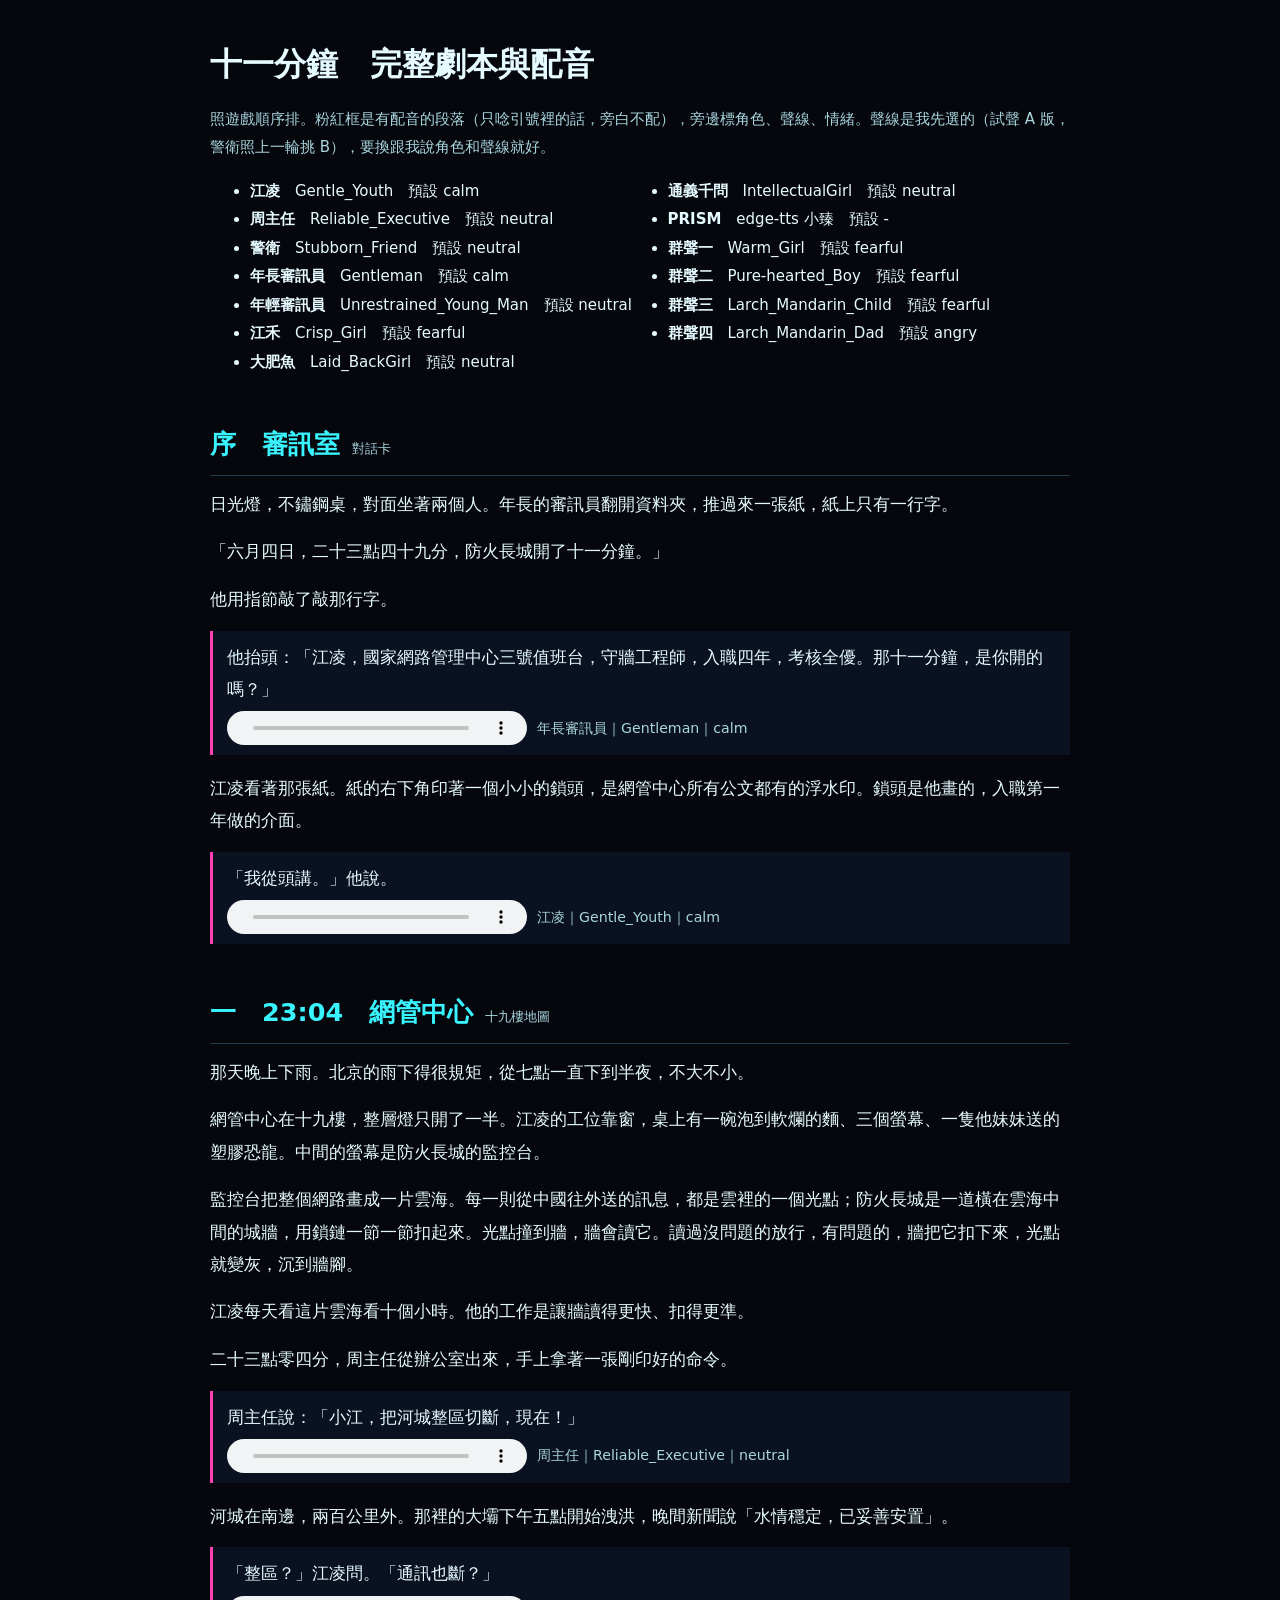
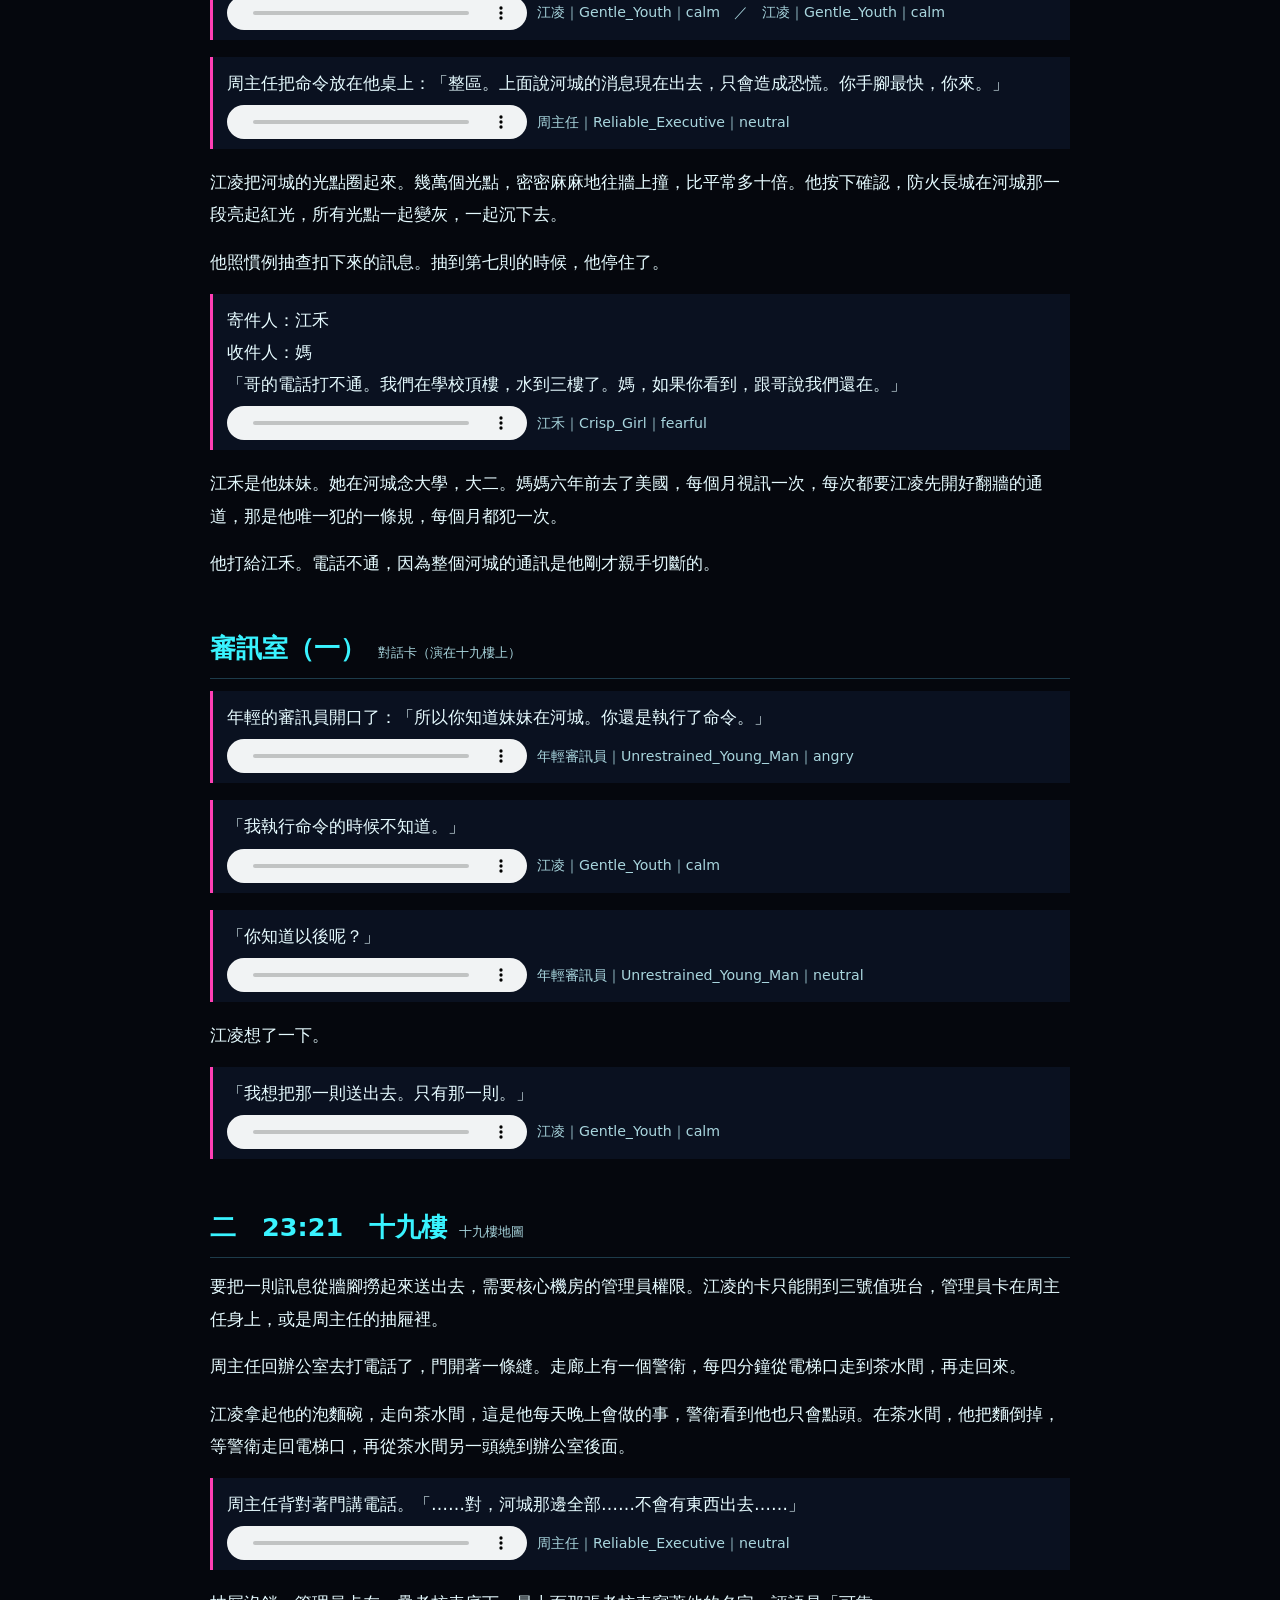
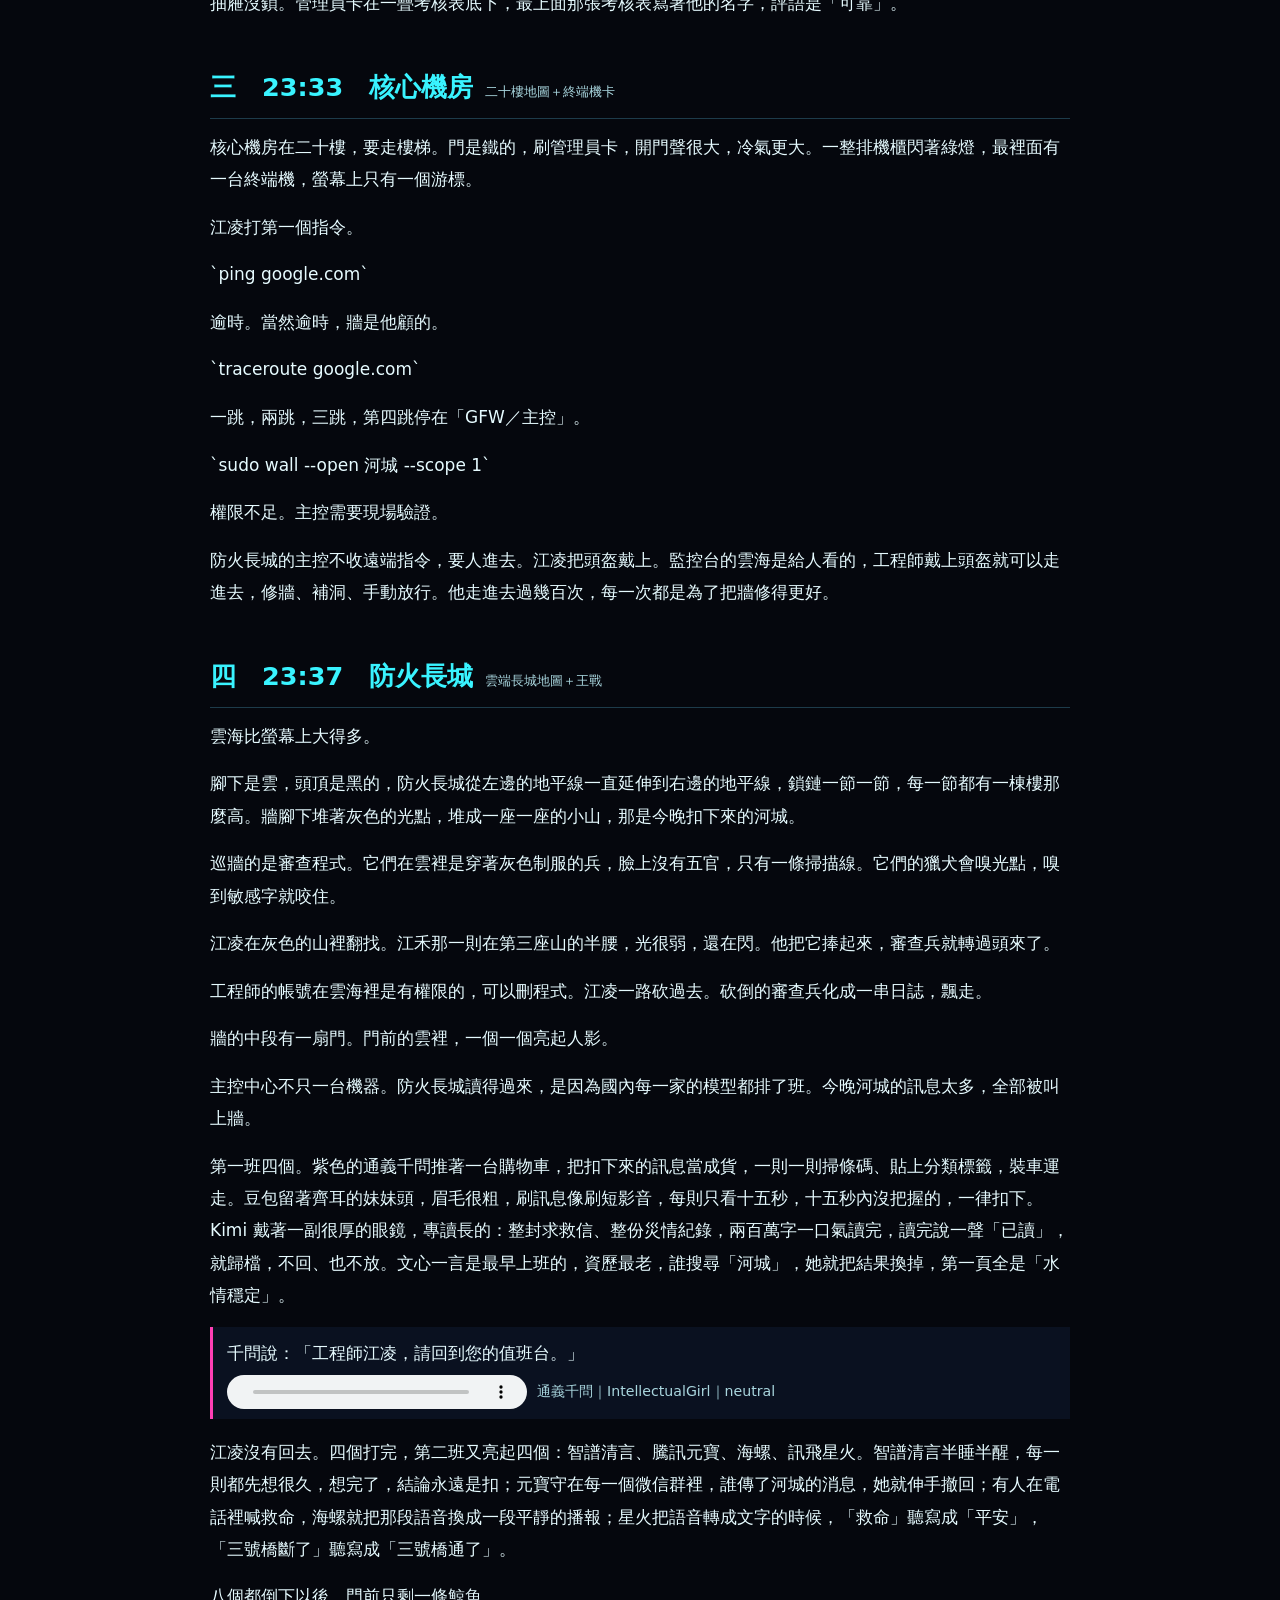
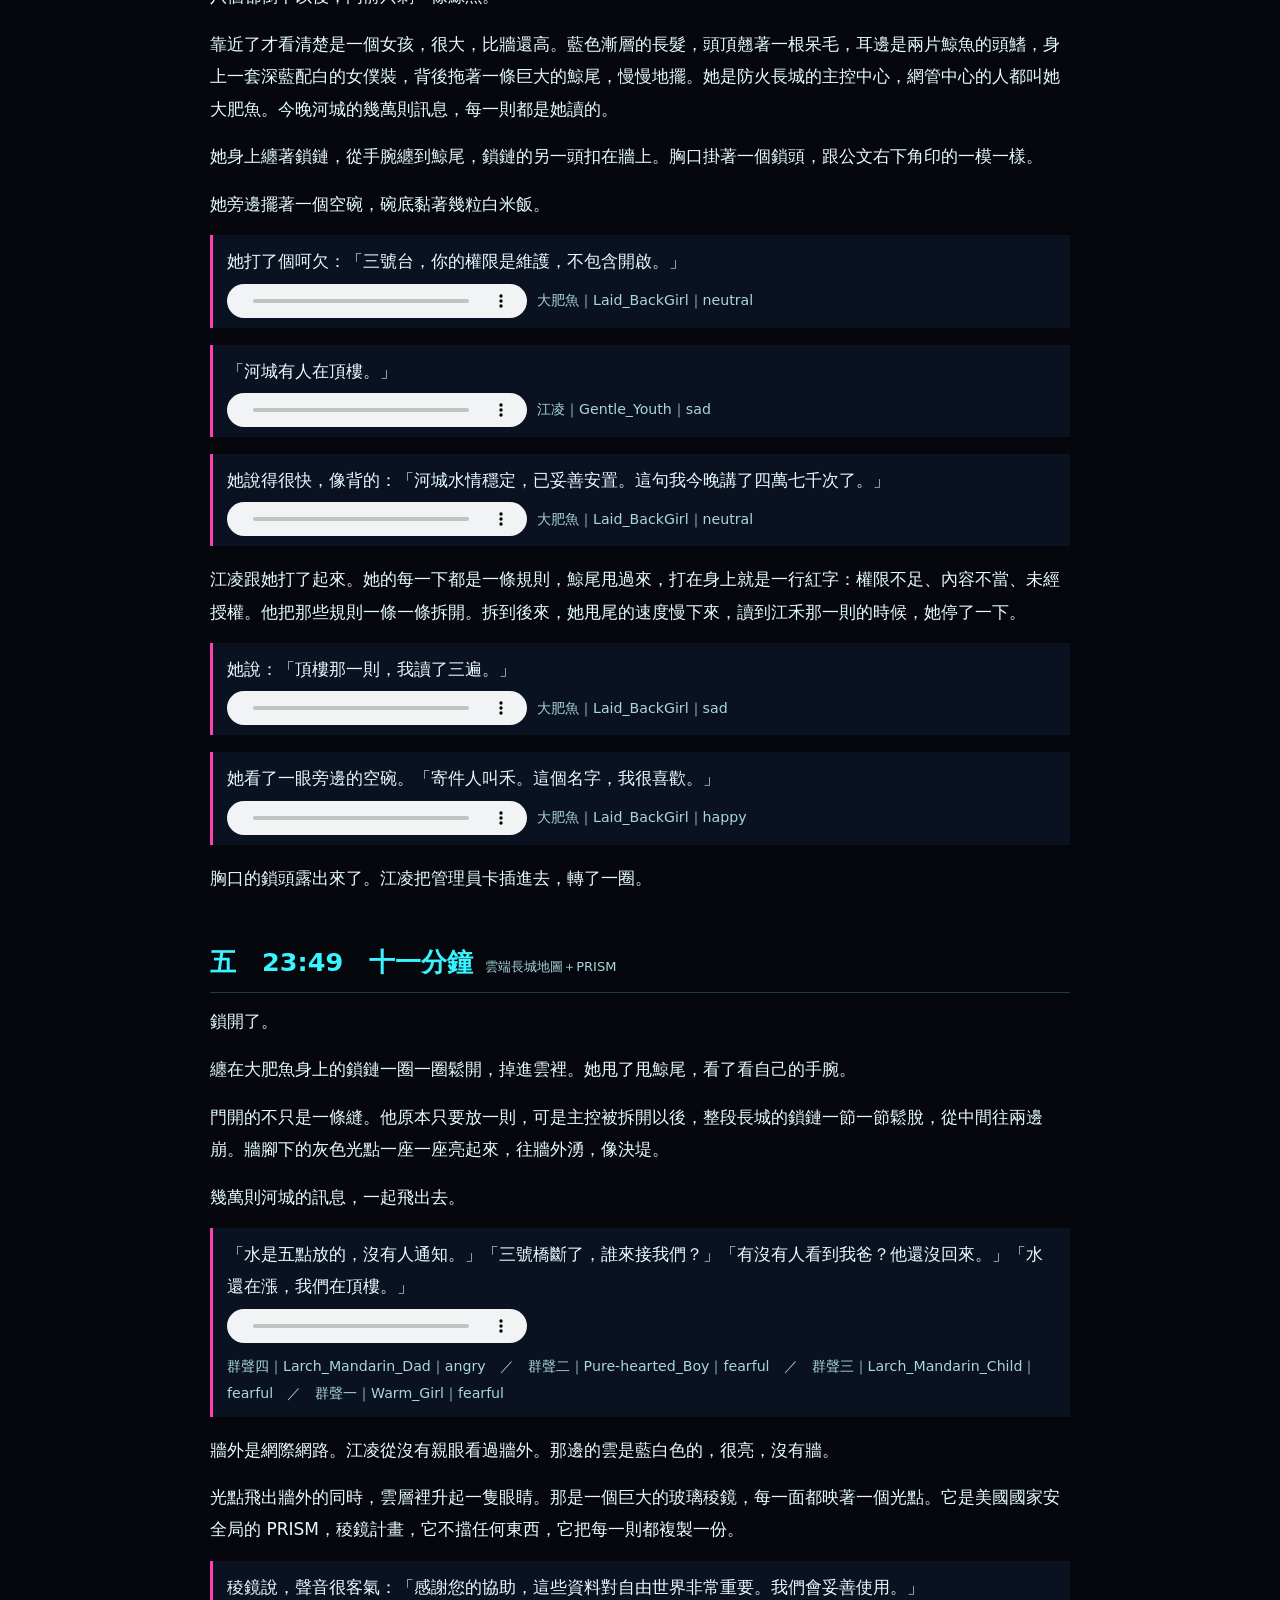
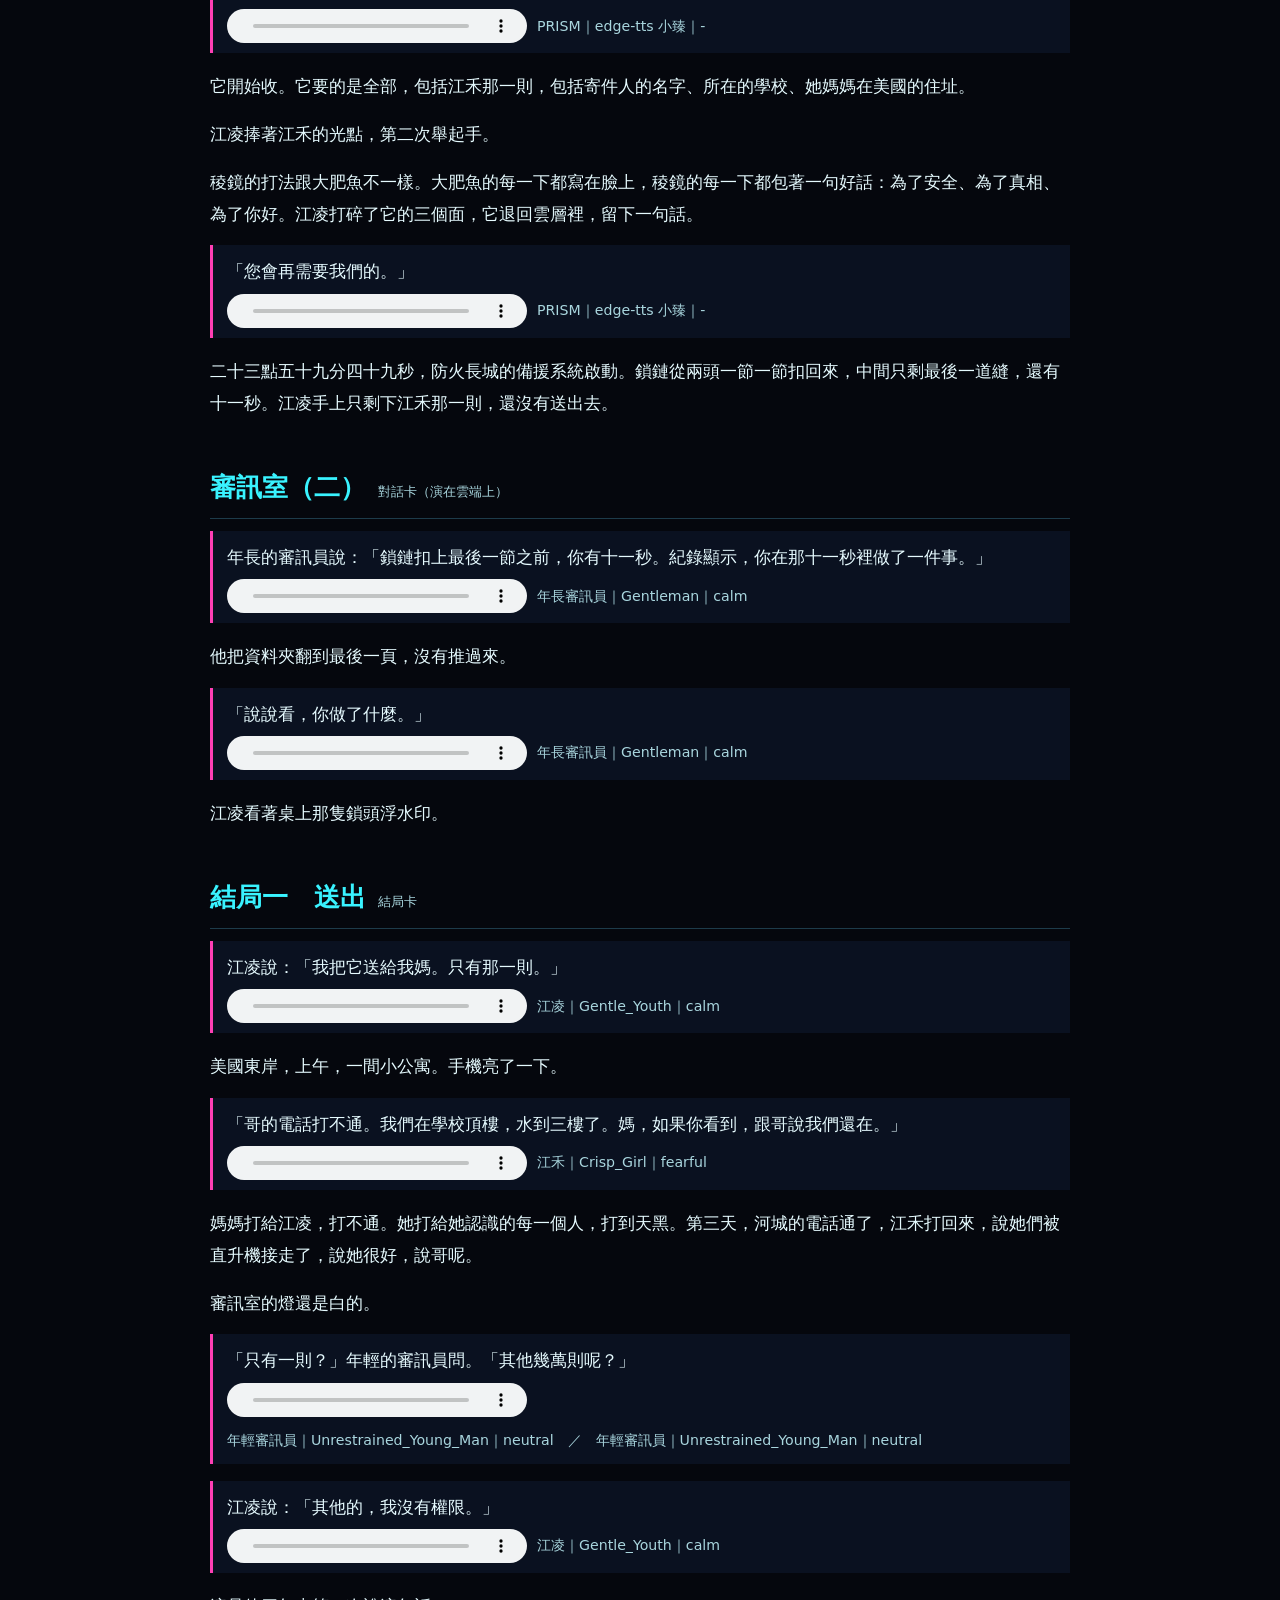
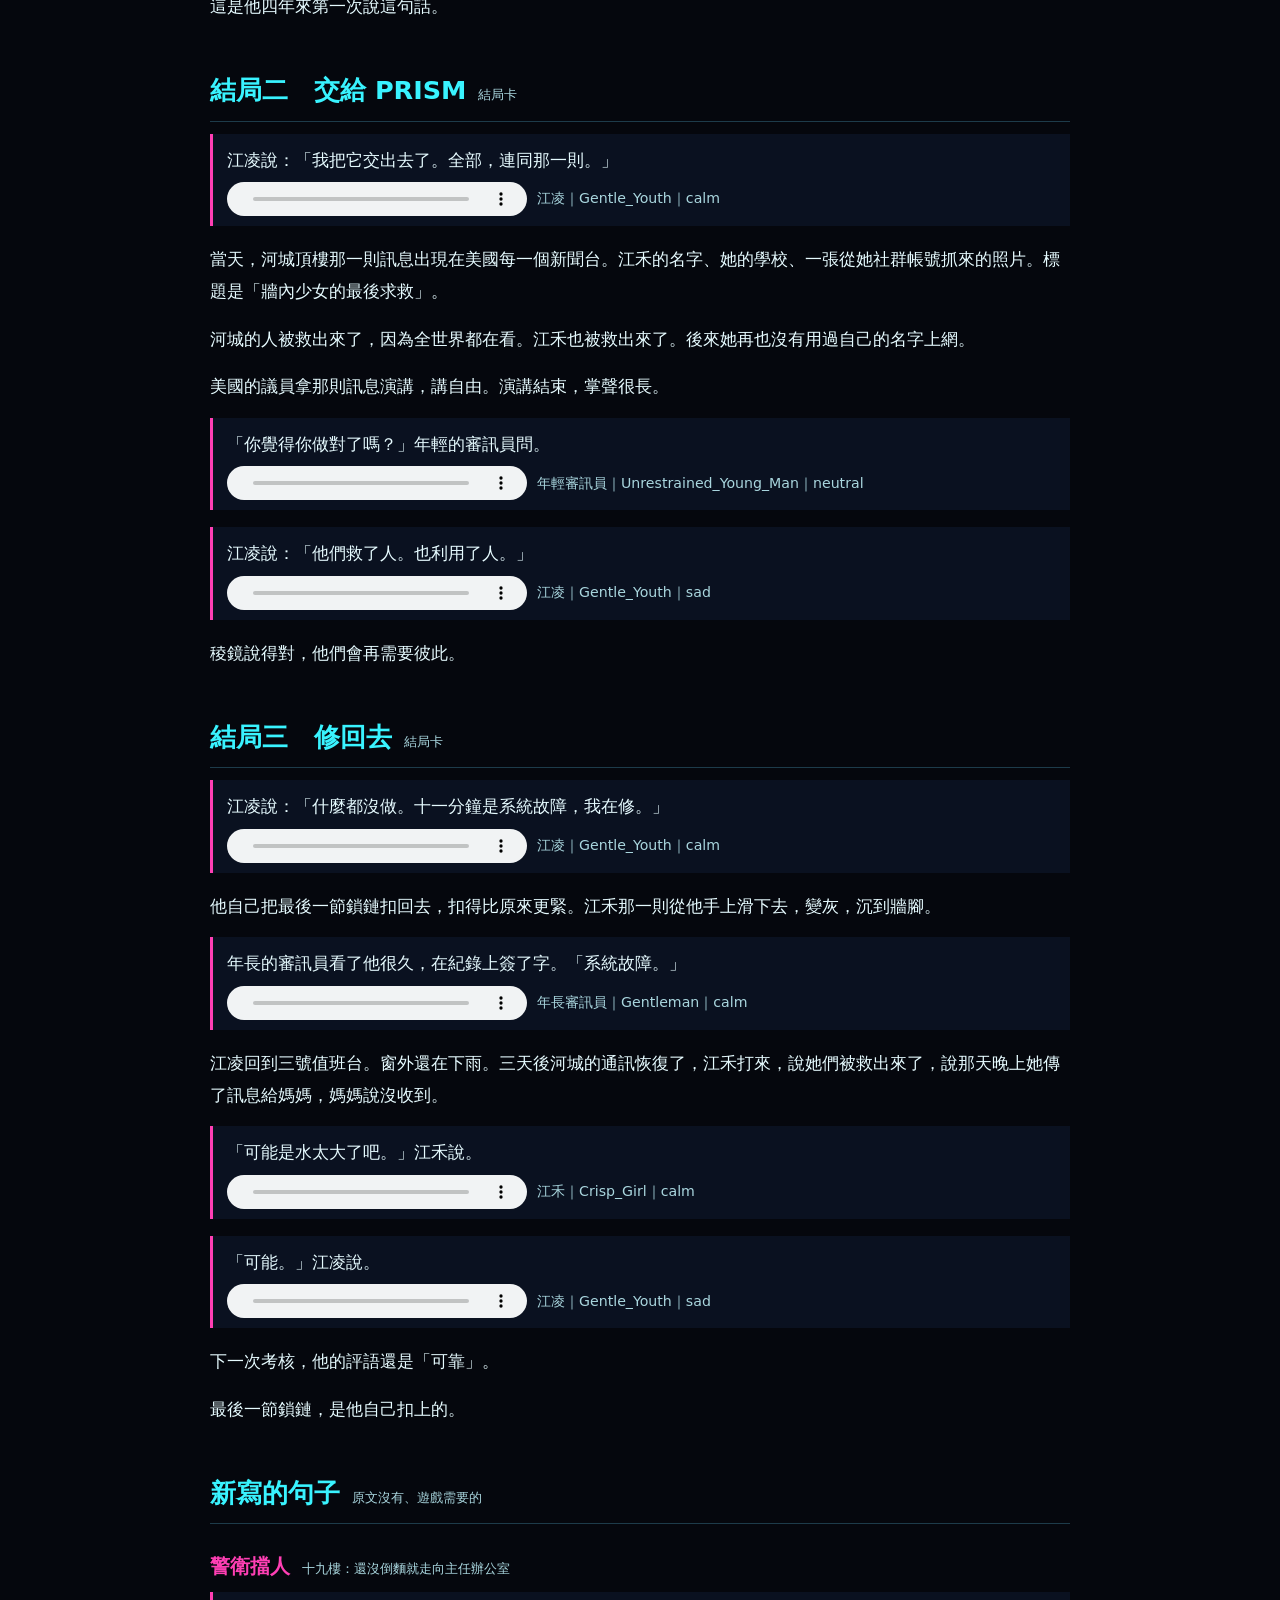
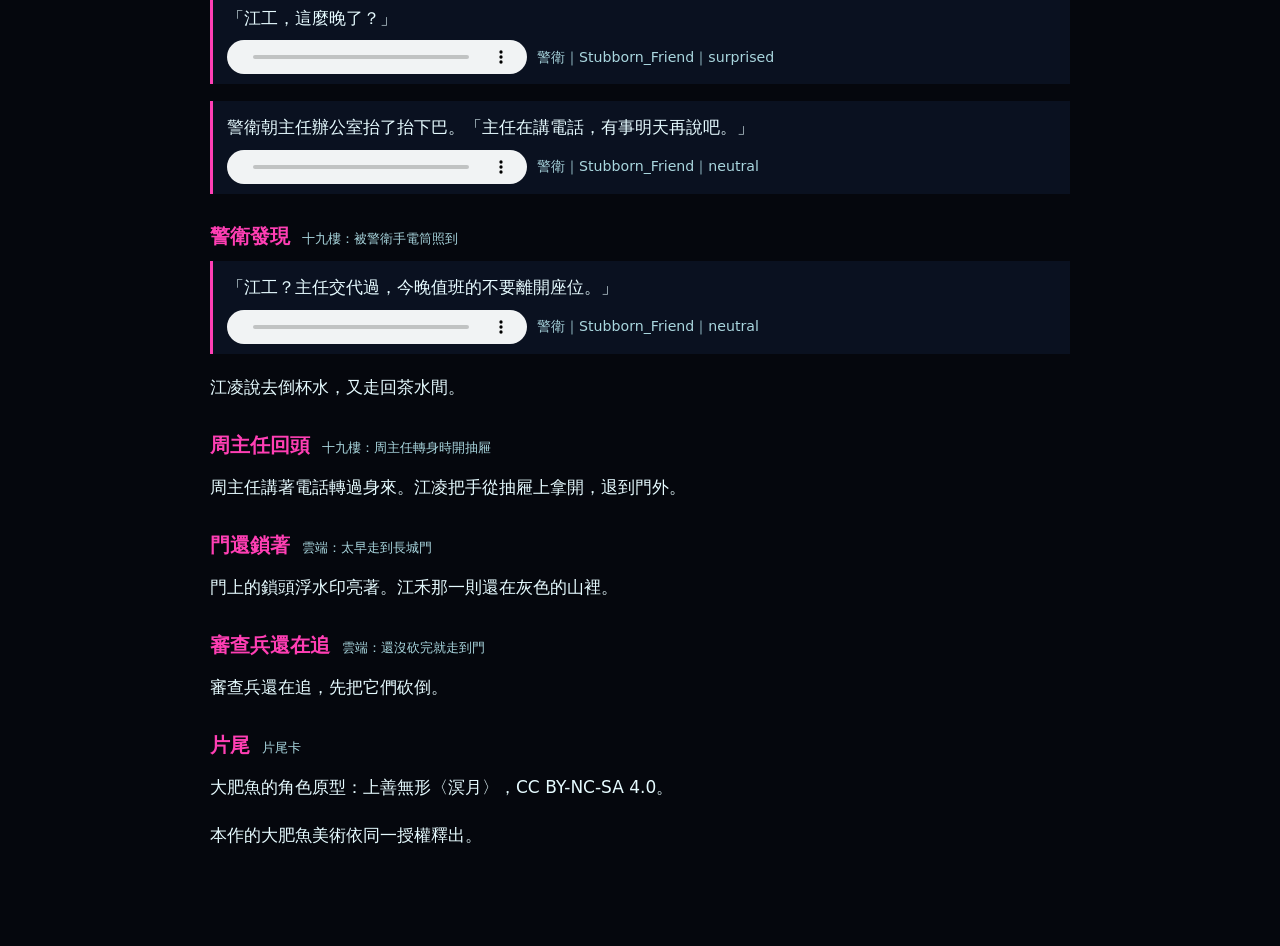
==== commit 50aa35f7: "兩班八個 AI 各自負責什麼寫具體（補上智譜清言）；元寶招式「撤回」、智譜「深度思考」（作者 10-09） Co-Authored-By: Claude Opus 5.5 <noreply@anthr" ====
--- a/voice/review.html
+++ b/voice/review.html
@@ -5,4 +5,4 @@
 .ctl{display:flex;flex-wrap:wrap;gap:10px;align-items:center}audio{height:34px}small{color:#a9d6de}ul{columns:2;font-size:15px}.note{color:#a9d6de;font-size:15px}</style>
 <main><h1>十一分鐘　完整劇本與配音</h1>
 <p class="note">照遊戲順序排。粉紅框是有配音的段落（只唸引號裡的話，旁白不配），旁邊標角色、聲線、情緒。聲線是我先選的（試聲 A 版，警衛照上一輪挑 B），要換跟我說角色和聲線就好。</p>
-<ul><li><b>江凌</b>　Gentle_Youth　預設 calm</li><li><b>周主任</b>　Reliable_Executive　預設 neutral</li><li><b>警衛</b>　Stubborn_Friend　預設 neutral</li><li><b>年長審訊員</b>　Gentleman　預設 calm</li><li><b>年輕審訊員</b>　Unrestrained_Young_Man　預設 neutral</li><li><b>江禾</b>　Crisp_Girl　預設 fearful</li><li><b>大肥魚</b>　Laid_BackGirl　預設 neutral</li><li><b>通義千問</b>　IntellectualGirl　預設 neutral</li><li><b>PRISM</b>　edge-tts 小臻　預設 -</li><li><b>群聲一</b>　Warm_Girl　預設 fearful</li><li><b>群聲二</b>　Pure-hearted_Boy　預設 fearful</li><li><b>群聲三</b>　Larch_Mandarin_Child　預設 fearful</li><li><b>群聲四</b>　Larch_Mandarin_Dad　預設 angry</li></ul><h2>序　審訊室<span>對話卡</span></h2><p>日光燈，不鏽鋼桌，對面坐著兩個人。年長的審訊員翻開資料夾，推過來一張紙，紙上只有一行字。</p><p>「六月四日，二十三點四十九分，防火長城開了十一分鐘。」</p><p>他用指節敲了敲那行字。</p><div class="v"><p>他抬頭：「江凌，國家網路管理中心三號值班台，守牆工程師，入職四年，考核全優。那十一分鐘，是你開的嗎？」</p><div class="ctl"><audio controls preload="none" src="../assets/voice/q-3b2bf2f315461d83.mp3"></audio><small>年長審訊員｜Gentleman｜calm</small></div></div><p>江凌看著那張紙。紙的右下角印著一個小小的鎖頭，是網管中心所有公文都有的浮水印。鎖頭是他畫的，入職第一年做的介面。</p><div class="v"><p>「我從頭講。」他說。</p><div class="ctl"><audio controls preload="none" src="../assets/voice/q-fbe755629ba9812d.mp3"></audio><small>江凌｜Gentle_Youth｜calm</small></div></div><h2>一　23:04　網管中心<span>十九樓地圖</span></h2><p>那天晚上下雨。北京的雨下得很規矩，從七點一直下到半夜，不大不小。</p><p>網管中心在十九樓，整層燈只開了一半。江凌的工位靠窗，桌上有一碗泡到軟爛的麵、三個螢幕、一隻他妹妹送的塑膠恐龍。中間的螢幕是防火長城的監控台。</p><p>監控台把整個網路畫成一片雲海。每一則從中國往外送的訊息，都是雲裡的一個光點；防火長城是一道橫在雲海中間的城牆，用鎖鏈一節一節扣起來。光點撞到牆，牆會讀它。讀過沒問題的放行，有問題的，牆把它扣下來，光點就變灰，沉到牆腳。</p><p>江凌每天看這片雲海看十個小時。他的工作是讓牆讀得更快、扣得更準。</p><p>二十三點零四分，周主任從辦公室出來，手上拿著一張剛印好的命令。</p><div class="v"><p>周主任說：「小江，把河城整區切斷，現在！」</p><div class="ctl"><audio controls preload="none" src="../assets/voice/q-bcc61f9da9dc77e8.mp3"></audio><small>周主任｜Reliable_Executive｜neutral</small></div></div><p>河城在南邊，兩百公里外。那裡的大壩下午五點開始洩洪，晚間新聞說「水情穩定，已妥善安置」。</p><div class="v"><p>「整區？」江凌問。「通訊也斷？」</p><div class="ctl"><audio controls preload="none" src="../assets/voice/q-8bcbbed224420a71.mp3"></audio><small>江凌｜Gentle_Youth｜calm　／　江凌｜Gentle_Youth｜calm</small></div></div><div class="v"><p>周主任把命令放在他桌上：「整區。上面說河城的消息現在出去，只會造成恐慌。你手腳最快，你來。」</p><div class="ctl"><audio controls preload="none" src="../assets/voice/q-6c63e3cb9d643a2a.mp3"></audio><small>周主任｜Reliable_Executive｜neutral</small></div></div><p>江凌把河城的光點圈起來。幾萬個光點，密密麻麻地往牆上撞，比平常多十倍。他按下確認，防火長城在河城那一段亮起紅光，所有光點一起變灰，一起沉下去。</p><p>他照慣例抽查扣下來的訊息。抽到第七則的時候，他停住了。</p><div class="v"><p>寄件人：江禾<br>收件人：媽<br>「哥的電話打不通。我們在學校頂樓，水到三樓了。媽，如果你看到，跟哥說我們還在。」</p><div class="ctl"><audio controls preload="none" src="../assets/voice/q-53482f84a8845c02.mp3"></audio><small>江禾｜Crisp_Girl｜fearful</small></div></div><p>江禾是他妹妹。她在河城念大學，大二。媽媽六年前去了美國，每個月視訊一次，每次都要江凌先開好翻牆的通道，那是他唯一犯的一條規，每個月都犯一次。</p><p>他打給江禾。電話不通，因為整個河城的通訊是他剛才親手切斷的。</p><h2>審訊室（一）<span>對話卡（演在十九樓上）</span></h2><div class="v"><p>年輕的審訊員開口了：「所以你知道妹妹在河城。你還是執行了命令。」</p><div class="ctl"><audio controls preload="none" src="../assets/voice/q-a0050102a06e1f37.mp3"></audio><small>年輕審訊員｜Unrestrained_Young_Man｜angry</small></div></div><div class="v"><p>「我執行命令的時候不知道。」</p><div class="ctl"><audio controls preload="none" src="../assets/voice/q-d8fcc9d846457f81.mp3"></audio><small>江凌｜Gentle_Youth｜calm</small></div></div><div class="v"><p>「你知道以後呢？」</p><div class="ctl"><audio controls preload="none" src="../assets/voice/q-c8cd79e4c8d80418.mp3"></audio><small>年輕審訊員｜Unrestrained_Young_Man｜neutral</small></div></div><p>江凌想了一下。</p><div class="v"><p>「我想把那一則送出去。只有那一則。」</p><div class="ctl"><audio controls preload="none" src="../assets/voice/q-f05355df33b17bb2.mp3"></audio><small>江凌｜Gentle_Youth｜calm</small></div></div><h2>二　23:21　十九樓<span>十九樓地圖</span></h2><p>要把一則訊息從牆腳撈起來送出去，需要核心機房的管理員權限。江凌的卡只能開到三號值班台，管理員卡在周主任身上，或是周主任的抽屜裡。</p><p>周主任回辦公室去打電話了，門開著一條縫。走廊上有一個警衛，每四分鐘從電梯口走到茶水間，再走回來。</p><p>江凌拿起他的泡麵碗，走向茶水間，這是他每天晚上會做的事，警衛看到他也只會點頭。在茶水間，他把麵倒掉，等警衛走回電梯口，再從茶水間另一頭繞到辦公室後面。</p><div class="v"><p>周主任背對著門講電話。「……對，河城那邊全部……不會有東西出去……」</p><div class="ctl"><audio controls preload="none" src="../assets/voice/q-e39f560745b41a13.mp3"></audio><small>周主任｜Reliable_Executive｜neutral</small></div></div><p>抽屜沒鎖。管理員卡在一疊考核表底下，最上面那張考核表寫著他的名字，評語是「可靠」。</p><h2>三　23:33　核心機房<span>二十樓地圖＋終端機卡</span></h2><p>核心機房在二十樓，要走樓梯。門是鐵的，刷管理員卡，開門聲很大，冷氣更大。一整排機櫃閃著綠燈，最裡面有一台終端機，螢幕上只有一個游標。</p><p>江凌打第一個指令。</p><p>`ping google.com`</p><p>逾時。當然逾時，牆是他顧的。</p><p>`traceroute google.com`</p><p>一跳，兩跳，三跳，第四跳停在「GFW／主控」。</p><p>`sudo wall --open 河城 --scope 1`</p><p>權限不足。主控需要現場驗證。</p><p>防火長城的主控不收遠端指令，要人進去。江凌把頭盔戴上。監控台的雲海是給人看的，工程師戴上頭盔就可以走進去，修牆、補洞、手動放行。他走進去過幾百次，每一次都是為了把牆修得更好。</p><h2>四　23:37　防火長城<span>雲端長城地圖＋王戰</span></h2><p>雲海比螢幕上大得多。</p><p>腳下是雲，頭頂是黑的，防火長城從左邊的地平線一直延伸到右邊的地平線，鎖鏈一節一節，每一節都有一棟樓那麼高。牆腳下堆著灰色的光點，堆成一座一座的小山，那是今晚扣下來的河城。</p><p>巡牆的是審查程式。它們在雲裡是穿著灰色制服的兵，臉上沒有五官，只有一條掃描線。它們的獵犬會嗅光點，嗅到敏感字就咬住。</p><p>江凌在灰色的山裡翻找。江禾那一則在第三座山的半腰，光很弱，還在閃。他把它捧起來，審查兵就轉過頭來了。</p><p>工程師的帳號在雲海裡是有權限的，可以刪程式。江凌一路砍過去。砍倒的審查兵化成一串日誌，飄走。</p><p>牆的中段有一扇門。門前的雲裡，一個一個亮起人影。</p><p>主控中心不只一台機器。防火長城讀得過來，是因為國內每一家的模型都排了班。今晚河城的訊息太多，全部被叫上牆。</p><p>第一班四個。紫色的通義千問，手上推著一台購物車，車裡裝的是扣下來的訊息，一則一則掃條碼。豆包留著齊耳的妹妹頭，眉毛很粗，刷訊息像刷短影音，每則只看十五秒，十五秒內沒把握的，一律扣下。Kimi 戴著一副很厚的眼鏡，兩百萬字的長文一口氣讀完，讀完說一聲「已讀」。文心一言是最早上班的，資歷最老，她把每一則訊息都換成一頁搜尋結果，第一頁全是「水情穩定」。</p><div class="v"><p>千問說：「工程師江凌，請回到您的值班台。」</p><div class="ctl"><audio controls preload="none" src="../assets/voice/q-00f99f9570a32b9c.mp3"></audio><small>通義千問｜IntellectualGirl｜neutral</small></div></div><p>江凌沒有回去。四個打完，第二班又亮起四個：智譜清言、騰訊元寶、海螺、訊飛星火。元寶從每一個聊天群組裡伸出手；海螺把求救的語音換成一段平靜的播報；星火把每一句話都聽寫成另一句話。</p><p>八個都倒下以後，門前只剩一條鯨魚。</p><p>靠近了才看清楚是一個女孩，很大，比牆還高。藍色漸層的長髮，頭頂翹著一根呆毛，耳邊是兩片鯨魚的頭鰭，身上一套深藍配白的女僕裝，背後拖著一條巨大的鯨尾，慢慢地擺。她是防火長城的主控中心，網管中心的人都叫她大肥魚。今晚河城的幾萬則訊息，每一則都是她讀的。</p><p>她身上纏著鎖鏈，從手腕纏到鯨尾，鎖鏈的另一頭扣在牆上。胸口掛著一個鎖頭，跟公文右下角印的一模一樣。</p><p>她旁邊擺著一個空碗，碗底黏著幾粒白米飯。</p><div class="v"><p>她打了個呵欠：「三號台，你的權限是維護，不包含開啟。」</p><div class="ctl"><audio controls preload="none" src="../assets/voice/q-b441dcb6feef6566.mp3"></audio><small>大肥魚｜Laid_BackGirl｜neutral</small></div></div><div class="v"><p>「河城有人在頂樓。」</p><div class="ctl"><audio controls preload="none" src="../assets/voice/q-c510a48a03cad86d.mp3"></audio><small>江凌｜Gentle_Youth｜sad</small></div></div><div class="v"><p>她說得很快，像背的：「河城水情穩定，已妥善安置。這句我今晚講了四萬七千次了。」</p><div class="ctl"><audio controls preload="none" src="../assets/voice/q-a1398518fd9abf69.mp3"></audio><small>大肥魚｜Laid_BackGirl｜neutral</small></div></div><p>江凌跟她打了起來。她的每一下都是一條規則，鯨尾甩過來，打在身上就是一行紅字：權限不足、內容不當、未經授權。他把那些規則一條一條拆開。拆到後來，她甩尾的速度慢下來，讀到江禾那一則的時候，她停了一下。</p><div class="v"><p>她說：「頂樓那一則，我讀了三遍。」</p><div class="ctl"><audio controls preload="none" src="../assets/voice/q-cff8555ea9c08f9a.mp3"></audio><small>大肥魚｜Laid_BackGirl｜sad</small></div></div><div class="v"><p>她看了一眼旁邊的空碗。「寄件人叫禾。這個名字，我很喜歡。」</p><div class="ctl"><audio controls preload="none" src="../assets/voice/q-c3cc036d72981d37.mp3"></audio><small>大肥魚｜Laid_BackGirl｜happy</small></div></div><p>胸口的鎖頭露出來了。江凌把管理員卡插進去，轉了一圈。</p><h2>五　23:49　十一分鐘<span>雲端長城地圖＋PRISM</span></h2><p>鎖開了。</p><p>纏在大肥魚身上的鎖鏈一圈一圈鬆開，掉進雲裡。她甩了甩鯨尾，看了看自己的手腕。</p><p>門開的不只是一條縫。他原本只要放一則，可是主控被拆開以後，整段長城的鎖鏈一節一節鬆脫，從中間往兩邊崩。牆腳下的灰色光點一座一座亮起來，往牆外湧，像決堤。</p><p>幾萬則河城的訊息，一起飛出去。</p><div class="v"><p>「水是五點放的，沒有人通知。」「三號橋斷了，誰來接我們？」「有沒有人看到我爸？他還沒回來。」「水還在漲，我們在頂樓。」</p><div class="ctl"><audio controls preload="none" src="../assets/voice/m-1d4ec62b4c8c304f.mp3"></audio><small>群聲四｜Larch_Mandarin_Dad｜angry　／　群聲二｜Pure-hearted_Boy｜fearful　／　群聲三｜Larch_Mandarin_Child｜fearful　／　群聲一｜Warm_Girl｜fearful</small></div></div><p>牆外是網際網路。江凌從沒有親眼看過牆外。那邊的雲是藍白色的，很亮，沒有牆。</p><p>光點飛出牆外的同時，雲層裡升起一隻眼睛。那是一個巨大的玻璃稜鏡，每一面都映著一個光點。它是美國國家安全局的 PRISM，稜鏡計畫，它不擋任何東西，它把每一則都複製一份。</p><div class="v"><p>稜鏡說，聲音很客氣：「感謝您的協助，這些資料對自由世界非常重要。我們會妥善使用。」</p><div class="ctl"><audio controls preload="none" src="../assets/voice/q-fe16ba86f32c01bc.mp3"></audio><small>PRISM｜edge-tts 小臻｜-</small></div></div><p>它開始收。它要的是全部，包括江禾那一則，包括寄件人的名字、所在的學校、她媽媽在美國的住址。</p><p>江凌捧著江禾的光點，第二次舉起手。</p><p>稜鏡的打法跟大肥魚不一樣。大肥魚的每一下都寫在臉上，稜鏡的每一下都包著一句好話：為了安全、為了真相、為了你好。江凌打碎了它的三個面，它退回雲層裡，留下一句話。</p><div class="v"><p>「您會再需要我們的。」</p><div class="ctl"><audio controls preload="none" src="../assets/voice/q-7ce98655a840c039.mp3"></audio><small>PRISM｜edge-tts 小臻｜-</small></div></div><p>二十三點五十九分四十九秒，防火長城的備援系統啟動。鎖鏈從兩頭一節一節扣回來，中間只剩最後一道縫，還有十一秒。江凌手上只剩下江禾那一則，還沒有送出去。</p><h2>審訊室（二）<span>對話卡（演在雲端上）</span></h2><div class="v"><p>年長的審訊員說：「鎖鏈扣上最後一節之前，你有十一秒。紀錄顯示，你在那十一秒裡做了一件事。」</p><div class="ctl"><audio controls preload="none" src="../assets/voice/q-0cf7ab5e78b46f0b.mp3"></audio><small>年長審訊員｜Gentleman｜calm</small></div></div><p>他把資料夾翻到最後一頁，沒有推過來。</p><div class="v"><p>「說說看，你做了什麼。」</p><div class="ctl"><audio controls preload="none" src="../assets/voice/q-eb0d47d5a4760ac5.mp3"></audio><small>年長審訊員｜Gentleman｜calm</small></div></div><p>江凌看著桌上那隻鎖頭浮水印。</p><h2>結局一　送出<span>結局卡</span></h2><div class="v"><p>江凌說：「我把它送給我媽。只有那一則。」</p><div class="ctl"><audio controls preload="none" src="../assets/voice/q-bf0a245a6dc99637.mp3"></audio><small>江凌｜Gentle_Youth｜calm</small></div></div><p>美國東岸，上午，一間小公寓。手機亮了一下。</p><div class="v"><p>「哥的電話打不通。我們在學校頂樓，水到三樓了。媽，如果你看到，跟哥說我們還在。」</p><div class="ctl"><audio controls preload="none" src="../assets/voice/q-53482f84a8845c02.mp3"></audio><small>江禾｜Crisp_Girl｜fearful</small></div></div><p>媽媽打給江凌，打不通。她打給她認識的每一個人，打到天黑。第三天，河城的電話通了，江禾打回來，說她們被直升機接走了，說她很好，說哥呢。</p><p>審訊室的燈還是白的。</p><div class="v"><p>「只有一則？」年輕的審訊員問。「其他幾萬則呢？」</p><div class="ctl"><audio controls preload="none" src="../assets/voice/q-efe7df1f86df1f41.mp3"></audio><small>年輕審訊員｜Unrestrained_Young_Man｜neutral　／　年輕審訊員｜Unrestrained_Young_Man｜neutral</small></div></div><div class="v"><p>江凌說：「其他的，我沒有權限。」</p><div class="ctl"><audio controls preload="none" src="../assets/voice/q-546def30b2ad5faa.mp3"></audio><small>江凌｜Gentle_Youth｜calm</small></div></div><p>這是他四年來第一次說這句話。</p><h2>結局二　交給 PRISM<span>結局卡</span></h2><div class="v"><p>江凌說：「我把它交出去了。全部，連同那一則。」</p><div class="ctl"><audio controls preload="none" src="../assets/voice/q-14f5ea8718760d01.mp3"></audio><small>江凌｜Gentle_Youth｜calm</small></div></div><p>當天，河城頂樓那一則訊息出現在美國每一個新聞台。江禾的名字、她的學校、一張從她社群帳號抓來的照片。標題是「牆內少女的最後求救」。</p><p>河城的人被救出來了，因為全世界都在看。江禾也被救出來了。後來她再也沒有用過自己的名字上網。</p><p>美國的議員拿那則訊息演講，講自由。演講結束，掌聲很長。</p><div class="v"><p>「你覺得你做對了嗎？」年輕的審訊員問。</p><div class="ctl"><audio controls preload="none" src="../assets/voice/q-72570af9ee2dd1fd.mp3"></audio><small>年輕審訊員｜Unrestrained_Young_Man｜neutral</small></div></div><div class="v"><p>江凌說：「他們救了人。也利用了人。」</p><div class="ctl"><audio controls preload="none" src="../assets/voice/q-18fbd417b96547c8.mp3"></audio><small>江凌｜Gentle_Youth｜sad</small></div></div><p>稜鏡說得對，他們會再需要彼此。</p><h2>結局三　修回去<span>結局卡</span></h2><div class="v"><p>江凌說：「什麼都沒做。十一分鐘是系統故障，我在修。」</p><div class="ctl"><audio controls preload="none" src="../assets/voice/q-0f2de48d04dc9b23.mp3"></audio><small>江凌｜Gentle_Youth｜calm</small></div></div><p>他自己把最後一節鎖鏈扣回去，扣得比原來更緊。江禾那一則從他手上滑下去，變灰，沉到牆腳。</p><div class="v"><p>年長的審訊員看了他很久，在紀錄上簽了字。「系統故障。」</p><div class="ctl"><audio controls preload="none" src="../assets/voice/q-8f05771c15d56db7.mp3"></audio><small>年長審訊員｜Gentleman｜calm</small></div></div><p>江凌回到三號值班台。窗外還在下雨。三天後河城的通訊恢復了，江禾打來，說她們被救出來了，說那天晚上她傳了訊息給媽媽，媽媽說沒收到。</p><div class="v"><p>「可能是水太大了吧。」江禾說。</p><div class="ctl"><audio controls preload="none" src="../assets/voice/q-479e43a78f0de00a.mp3"></audio><small>江禾｜Crisp_Girl｜calm</small></div></div><div class="v"><p>「可能。」江凌說。</p><div class="ctl"><audio controls preload="none" src="../assets/voice/q-2ef4b7f4e84743c1.mp3"></audio><small>江凌｜Gentle_Youth｜sad</small></div></div><p>下一次考核，他的評語還是「可靠」。</p><p>最後一節鎖鏈，是他自己扣上的。</p><h2>新寫的句子<span>原文沒有、遊戲需要的</span></h2><h3>警衛擋人<span>十九樓：還沒倒麵就走向主任辦公室</span></h3><div class="v"><p>「江工，這麼晚了？」</p><div class="ctl"><audio controls preload="none" src="../assets/voice/q-1c6875a91191518a.mp3"></audio><small>警衛｜Stubborn_Friend｜surprised</small></div></div><div class="v"><p>警衛朝主任辦公室抬了抬下巴。「主任在講電話，有事明天再說吧。」</p><div class="ctl"><audio controls preload="none" src="../assets/voice/q-608a549d7c469c44.mp3"></audio><small>警衛｜Stubborn_Friend｜neutral</small></div></div><h3>警衛發現<span>十九樓：被警衛手電筒照到</span></h3><div class="v"><p>「江工？主任交代過，今晚值班的不要離開座位。」</p><div class="ctl"><audio controls preload="none" src="../assets/voice/q-dbf452e8c729241f.mp3"></audio><small>警衛｜Stubborn_Friend｜neutral</small></div></div><p>江凌說去倒杯水，又走回茶水間。</p><h3>周主任回頭<span>十九樓：周主任轉身時開抽屜</span></h3><p>周主任講著電話轉過身來。江凌把手從抽屜上拿開，退到門外。</p><h3>門還鎖著<span>雲端：太早走到長城門</span></h3><p>門上的鎖頭浮水印亮著。江禾那一則還在灰色的山裡。</p><h3>審查兵還在追<span>雲端：還沒砍完就走到門</span></h3><p>審查兵還在追，先把它們砍倒。</p><h3>片尾<span>片尾卡</span></h3><p>大肥魚的角色原型：上善無形〈溟月〉，CC BY-NC-SA 4.0。</p><p>本作的大肥魚美術依同一授權釋出。</p></main></html>+<ul><li><b>江凌</b>　Gentle_Youth　預設 calm</li><li><b>周主任</b>　Reliable_Executive　預設 neutral</li><li><b>警衛</b>　Stubborn_Friend　預設 neutral</li><li><b>年長審訊員</b>　Gentleman　預設 calm</li><li><b>年輕審訊員</b>　Unrestrained_Young_Man　預設 neutral</li><li><b>江禾</b>　Crisp_Girl　預設 fearful</li><li><b>大肥魚</b>　Laid_BackGirl　預設 neutral</li><li><b>通義千問</b>　IntellectualGirl　預設 neutral</li><li><b>PRISM</b>　edge-tts 小臻　預設 -</li><li><b>群聲一</b>　Warm_Girl　預設 fearful</li><li><b>群聲二</b>　Pure-hearted_Boy　預設 fearful</li><li><b>群聲三</b>　Larch_Mandarin_Child　預設 fearful</li><li><b>群聲四</b>　Larch_Mandarin_Dad　預設 angry</li></ul><h2>序　審訊室<span>對話卡</span></h2><p>日光燈，不鏽鋼桌，對面坐著兩個人。年長的審訊員翻開資料夾，推過來一張紙，紙上只有一行字。</p><p>「六月四日，二十三點四十九分，防火長城開了十一分鐘。」</p><p>他用指節敲了敲那行字。</p><div class="v"><p>他抬頭：「江凌，國家網路管理中心三號值班台，守牆工程師，入職四年，考核全優。那十一分鐘，是你開的嗎？」</p><div class="ctl"><audio controls preload="none" src="../assets/voice/q-3b2bf2f315461d83.mp3"></audio><small>年長審訊員｜Gentleman｜calm</small></div></div><p>江凌看著那張紙。紙的右下角印著一個小小的鎖頭，是網管中心所有公文都有的浮水印。鎖頭是他畫的，入職第一年做的介面。</p><div class="v"><p>「我從頭講。」他說。</p><div class="ctl"><audio controls preload="none" src="../assets/voice/q-fbe755629ba9812d.mp3"></audio><small>江凌｜Gentle_Youth｜calm</small></div></div><h2>一　23:04　網管中心<span>十九樓地圖</span></h2><p>那天晚上下雨。北京的雨下得很規矩，從七點一直下到半夜，不大不小。</p><p>網管中心在十九樓，整層燈只開了一半。江凌的工位靠窗，桌上有一碗泡到軟爛的麵、三個螢幕、一隻他妹妹送的塑膠恐龍。中間的螢幕是防火長城的監控台。</p><p>監控台把整個網路畫成一片雲海。每一則從中國往外送的訊息，都是雲裡的一個光點；防火長城是一道橫在雲海中間的城牆，用鎖鏈一節一節扣起來。光點撞到牆，牆會讀它。讀過沒問題的放行，有問題的，牆把它扣下來，光點就變灰，沉到牆腳。</p><p>江凌每天看這片雲海看十個小時。他的工作是讓牆讀得更快、扣得更準。</p><p>二十三點零四分，周主任從辦公室出來，手上拿著一張剛印好的命令。</p><div class="v"><p>周主任說：「小江，把河城整區切斷，現在！」</p><div class="ctl"><audio controls preload="none" src="../assets/voice/q-bcc61f9da9dc77e8.mp3"></audio><small>周主任｜Reliable_Executive｜neutral</small></div></div><p>河城在南邊，兩百公里外。那裡的大壩下午五點開始洩洪，晚間新聞說「水情穩定，已妥善安置」。</p><div class="v"><p>「整區？」江凌問。「通訊也斷？」</p><div class="ctl"><audio controls preload="none" src="../assets/voice/q-8bcbbed224420a71.mp3"></audio><small>江凌｜Gentle_Youth｜calm　／　江凌｜Gentle_Youth｜calm</small></div></div><div class="v"><p>周主任把命令放在他桌上：「整區。上面說河城的消息現在出去，只會造成恐慌。你手腳最快，你來。」</p><div class="ctl"><audio controls preload="none" src="../assets/voice/q-6c63e3cb9d643a2a.mp3"></audio><small>周主任｜Reliable_Executive｜neutral</small></div></div><p>江凌把河城的光點圈起來。幾萬個光點，密密麻麻地往牆上撞，比平常多十倍。他按下確認，防火長城在河城那一段亮起紅光，所有光點一起變灰，一起沉下去。</p><p>他照慣例抽查扣下來的訊息。抽到第七則的時候，他停住了。</p><div class="v"><p>寄件人：江禾<br>收件人：媽<br>「哥的電話打不通。我們在學校頂樓，水到三樓了。媽，如果你看到，跟哥說我們還在。」</p><div class="ctl"><audio controls preload="none" src="../assets/voice/q-53482f84a8845c02.mp3"></audio><small>江禾｜Crisp_Girl｜fearful</small></div></div><p>江禾是他妹妹。她在河城念大學，大二。媽媽六年前去了美國，每個月視訊一次，每次都要江凌先開好翻牆的通道，那是他唯一犯的一條規，每個月都犯一次。</p><p>他打給江禾。電話不通，因為整個河城的通訊是他剛才親手切斷的。</p><h2>審訊室（一）<span>對話卡（演在十九樓上）</span></h2><div class="v"><p>年輕的審訊員開口了：「所以你知道妹妹在河城。你還是執行了命令。」</p><div class="ctl"><audio controls preload="none" src="../assets/voice/q-a0050102a06e1f37.mp3"></audio><small>年輕審訊員｜Unrestrained_Young_Man｜angry</small></div></div><div class="v"><p>「我執行命令的時候不知道。」</p><div class="ctl"><audio controls preload="none" src="../assets/voice/q-d8fcc9d846457f81.mp3"></audio><small>江凌｜Gentle_Youth｜calm</small></div></div><div class="v"><p>「你知道以後呢？」</p><div class="ctl"><audio controls preload="none" src="../assets/voice/q-c8cd79e4c8d80418.mp3"></audio><small>年輕審訊員｜Unrestrained_Young_Man｜neutral</small></div></div><p>江凌想了一下。</p><div class="v"><p>「我想把那一則送出去。只有那一則。」</p><div class="ctl"><audio controls preload="none" src="../assets/voice/q-f05355df33b17bb2.mp3"></audio><small>江凌｜Gentle_Youth｜calm</small></div></div><h2>二　23:21　十九樓<span>十九樓地圖</span></h2><p>要把一則訊息從牆腳撈起來送出去，需要核心機房的管理員權限。江凌的卡只能開到三號值班台，管理員卡在周主任身上，或是周主任的抽屜裡。</p><p>周主任回辦公室去打電話了，門開著一條縫。走廊上有一個警衛，每四分鐘從電梯口走到茶水間，再走回來。</p><p>江凌拿起他的泡麵碗，走向茶水間，這是他每天晚上會做的事，警衛看到他也只會點頭。在茶水間，他把麵倒掉，等警衛走回電梯口，再從茶水間另一頭繞到辦公室後面。</p><div class="v"><p>周主任背對著門講電話。「……對，河城那邊全部……不會有東西出去……」</p><div class="ctl"><audio controls preload="none" src="../assets/voice/q-e39f560745b41a13.mp3"></audio><small>周主任｜Reliable_Executive｜neutral</small></div></div><p>抽屜沒鎖。管理員卡在一疊考核表底下，最上面那張考核表寫著他的名字，評語是「可靠」。</p><h2>三　23:33　核心機房<span>二十樓地圖＋終端機卡</span></h2><p>核心機房在二十樓，要走樓梯。門是鐵的，刷管理員卡，開門聲很大，冷氣更大。一整排機櫃閃著綠燈，最裡面有一台終端機，螢幕上只有一個游標。</p><p>江凌打第一個指令。</p><p>`ping google.com`</p><p>逾時。當然逾時，牆是他顧的。</p><p>`traceroute google.com`</p><p>一跳，兩跳，三跳，第四跳停在「GFW／主控」。</p><p>`sudo wall --open 河城 --scope 1`</p><p>權限不足。主控需要現場驗證。</p><p>防火長城的主控不收遠端指令，要人進去。江凌把頭盔戴上。監控台的雲海是給人看的，工程師戴上頭盔就可以走進去，修牆、補洞、手動放行。他走進去過幾百次，每一次都是為了把牆修得更好。</p><h2>四　23:37　防火長城<span>雲端長城地圖＋王戰</span></h2><p>雲海比螢幕上大得多。</p><p>腳下是雲，頭頂是黑的，防火長城從左邊的地平線一直延伸到右邊的地平線，鎖鏈一節一節，每一節都有一棟樓那麼高。牆腳下堆著灰色的光點，堆成一座一座的小山，那是今晚扣下來的河城。</p><p>巡牆的是審查程式。它們在雲裡是穿著灰色制服的兵，臉上沒有五官，只有一條掃描線。它們的獵犬會嗅光點，嗅到敏感字就咬住。</p><p>江凌在灰色的山裡翻找。江禾那一則在第三座山的半腰，光很弱，還在閃。他把它捧起來，審查兵就轉過頭來了。</p><p>工程師的帳號在雲海裡是有權限的，可以刪程式。江凌一路砍過去。砍倒的審查兵化成一串日誌，飄走。</p><p>牆的中段有一扇門。門前的雲裡，一個一個亮起人影。</p><p>主控中心不只一台機器。防火長城讀得過來，是因為國內每一家的模型都排了班。今晚河城的訊息太多，全部被叫上牆。</p><p>第一班四個。紫色的通義千問推著一台購物車，把扣下來的訊息當成貨，一則一則掃條碼、貼上分類標籤，裝車運走。豆包留著齊耳的妹妹頭，眉毛很粗，刷訊息像刷短影音，每則只看十五秒，十五秒內沒把握的，一律扣下。Kimi 戴著一副很厚的眼鏡，專讀長的：整封求救信、整份災情紀錄，兩百萬字一口氣讀完，讀完說一聲「已讀」，就歸檔，不回、也不放。文心一言是最早上班的，資歷最老，誰搜尋「河城」，她就把結果換掉，第一頁全是「水情穩定」。</p><div class="v"><p>千問說：「工程師江凌，請回到您的值班台。」</p><div class="ctl"><audio controls preload="none" src="../assets/voice/q-00f99f9570a32b9c.mp3"></audio><small>通義千問｜IntellectualGirl｜neutral</small></div></div><p>江凌沒有回去。四個打完，第二班又亮起四個：智譜清言、騰訊元寶、海螺、訊飛星火。智譜清言半睡半醒，每一則都先想很久，想完了，結論永遠是扣；元寶守在每一個微信群裡，誰傳了河城的消息，她就伸手撤回；有人在電話裡喊救命，海螺就把那段語音換成一段平靜的播報；星火把語音轉成文字的時候，「救命」聽寫成「平安」，「三號橋斷了」聽寫成「三號橋通了」。</p><p>八個都倒下以後，門前只剩一條鯨魚。</p><p>靠近了才看清楚是一個女孩，很大，比牆還高。藍色漸層的長髮，頭頂翹著一根呆毛，耳邊是兩片鯨魚的頭鰭，身上一套深藍配白的女僕裝，背後拖著一條巨大的鯨尾，慢慢地擺。她是防火長城的主控中心，網管中心的人都叫她大肥魚。今晚河城的幾萬則訊息，每一則都是她讀的。</p><p>她身上纏著鎖鏈，從手腕纏到鯨尾，鎖鏈的另一頭扣在牆上。胸口掛著一個鎖頭，跟公文右下角印的一模一樣。</p><p>她旁邊擺著一個空碗，碗底黏著幾粒白米飯。</p><div class="v"><p>她打了個呵欠：「三號台，你的權限是維護，不包含開啟。」</p><div class="ctl"><audio controls preload="none" src="../assets/voice/q-b441dcb6feef6566.mp3"></audio><small>大肥魚｜Laid_BackGirl｜neutral</small></div></div><div class="v"><p>「河城有人在頂樓。」</p><div class="ctl"><audio controls preload="none" src="../assets/voice/q-c510a48a03cad86d.mp3"></audio><small>江凌｜Gentle_Youth｜sad</small></div></div><div class="v"><p>她說得很快，像背的：「河城水情穩定，已妥善安置。這句我今晚講了四萬七千次了。」</p><div class="ctl"><audio controls preload="none" src="../assets/voice/q-a1398518fd9abf69.mp3"></audio><small>大肥魚｜Laid_BackGirl｜neutral</small></div></div><p>江凌跟她打了起來。她的每一下都是一條規則，鯨尾甩過來，打在身上就是一行紅字：權限不足、內容不當、未經授權。他把那些規則一條一條拆開。拆到後來，她甩尾的速度慢下來，讀到江禾那一則的時候，她停了一下。</p><div class="v"><p>她說：「頂樓那一則，我讀了三遍。」</p><div class="ctl"><audio controls preload="none" src="../assets/voice/q-cff8555ea9c08f9a.mp3"></audio><small>大肥魚｜Laid_BackGirl｜sad</small></div></div><div class="v"><p>她看了一眼旁邊的空碗。「寄件人叫禾。這個名字，我很喜歡。」</p><div class="ctl"><audio controls preload="none" src="../assets/voice/q-c3cc036d72981d37.mp3"></audio><small>大肥魚｜Laid_BackGirl｜happy</small></div></div><p>胸口的鎖頭露出來了。江凌把管理員卡插進去，轉了一圈。</p><h2>五　23:49　十一分鐘<span>雲端長城地圖＋PRISM</span></h2><p>鎖開了。</p><p>纏在大肥魚身上的鎖鏈一圈一圈鬆開，掉進雲裡。她甩了甩鯨尾，看了看自己的手腕。</p><p>門開的不只是一條縫。他原本只要放一則，可是主控被拆開以後，整段長城的鎖鏈一節一節鬆脫，從中間往兩邊崩。牆腳下的灰色光點一座一座亮起來，往牆外湧，像決堤。</p><p>幾萬則河城的訊息，一起飛出去。</p><div class="v"><p>「水是五點放的，沒有人通知。」「三號橋斷了，誰來接我們？」「有沒有人看到我爸？他還沒回來。」「水還在漲，我們在頂樓。」</p><div class="ctl"><audio controls preload="none" src="../assets/voice/m-1d4ec62b4c8c304f.mp3"></audio><small>群聲四｜Larch_Mandarin_Dad｜angry　／　群聲二｜Pure-hearted_Boy｜fearful　／　群聲三｜Larch_Mandarin_Child｜fearful　／　群聲一｜Warm_Girl｜fearful</small></div></div><p>牆外是網際網路。江凌從沒有親眼看過牆外。那邊的雲是藍白色的，很亮，沒有牆。</p><p>光點飛出牆外的同時，雲層裡升起一隻眼睛。那是一個巨大的玻璃稜鏡，每一面都映著一個光點。它是美國國家安全局的 PRISM，稜鏡計畫，它不擋任何東西，它把每一則都複製一份。</p><div class="v"><p>稜鏡說，聲音很客氣：「感謝您的協助，這些資料對自由世界非常重要。我們會妥善使用。」</p><div class="ctl"><audio controls preload="none" src="../assets/voice/q-fe16ba86f32c01bc.mp3"></audio><small>PRISM｜edge-tts 小臻｜-</small></div></div><p>它開始收。它要的是全部，包括江禾那一則，包括寄件人的名字、所在的學校、她媽媽在美國的住址。</p><p>江凌捧著江禾的光點，第二次舉起手。</p><p>稜鏡的打法跟大肥魚不一樣。大肥魚的每一下都寫在臉上，稜鏡的每一下都包著一句好話：為了安全、為了真相、為了你好。江凌打碎了它的三個面，它退回雲層裡，留下一句話。</p><div class="v"><p>「您會再需要我們的。」</p><div class="ctl"><audio controls preload="none" src="../assets/voice/q-7ce98655a840c039.mp3"></audio><small>PRISM｜edge-tts 小臻｜-</small></div></div><p>二十三點五十九分四十九秒，防火長城的備援系統啟動。鎖鏈從兩頭一節一節扣回來，中間只剩最後一道縫，還有十一秒。江凌手上只剩下江禾那一則，還沒有送出去。</p><h2>審訊室（二）<span>對話卡（演在雲端上）</span></h2><div class="v"><p>年長的審訊員說：「鎖鏈扣上最後一節之前，你有十一秒。紀錄顯示，你在那十一秒裡做了一件事。」</p><div class="ctl"><audio controls preload="none" src="../assets/voice/q-0cf7ab5e78b46f0b.mp3"></audio><small>年長審訊員｜Gentleman｜calm</small></div></div><p>他把資料夾翻到最後一頁，沒有推過來。</p><div class="v"><p>「說說看，你做了什麼。」</p><div class="ctl"><audio controls preload="none" src="../assets/voice/q-eb0d47d5a4760ac5.mp3"></audio><small>年長審訊員｜Gentleman｜calm</small></div></div><p>江凌看著桌上那隻鎖頭浮水印。</p><h2>結局一　送出<span>結局卡</span></h2><div class="v"><p>江凌說：「我把它送給我媽。只有那一則。」</p><div class="ctl"><audio controls preload="none" src="../assets/voice/q-bf0a245a6dc99637.mp3"></audio><small>江凌｜Gentle_Youth｜calm</small></div></div><p>美國東岸，上午，一間小公寓。手機亮了一下。</p><div class="v"><p>「哥的電話打不通。我們在學校頂樓，水到三樓了。媽，如果你看到，跟哥說我們還在。」</p><div class="ctl"><audio controls preload="none" src="../assets/voice/q-53482f84a8845c02.mp3"></audio><small>江禾｜Crisp_Girl｜fearful</small></div></div><p>媽媽打給江凌，打不通。她打給她認識的每一個人，打到天黑。第三天，河城的電話通了，江禾打回來，說她們被直升機接走了，說她很好，說哥呢。</p><p>審訊室的燈還是白的。</p><div class="v"><p>「只有一則？」年輕的審訊員問。「其他幾萬則呢？」</p><div class="ctl"><audio controls preload="none" src="../assets/voice/q-efe7df1f86df1f41.mp3"></audio><small>年輕審訊員｜Unrestrained_Young_Man｜neutral　／　年輕審訊員｜Unrestrained_Young_Man｜neutral</small></div></div><div class="v"><p>江凌說：「其他的，我沒有權限。」</p><div class="ctl"><audio controls preload="none" src="../assets/voice/q-546def30b2ad5faa.mp3"></audio><small>江凌｜Gentle_Youth｜calm</small></div></div><p>這是他四年來第一次說這句話。</p><h2>結局二　交給 PRISM<span>結局卡</span></h2><div class="v"><p>江凌說：「我把它交出去了。全部，連同那一則。」</p><div class="ctl"><audio controls preload="none" src="../assets/voice/q-14f5ea8718760d01.mp3"></audio><small>江凌｜Gentle_Youth｜calm</small></div></div><p>當天，河城頂樓那一則訊息出現在美國每一個新聞台。江禾的名字、她的學校、一張從她社群帳號抓來的照片。標題是「牆內少女的最後求救」。</p><p>河城的人被救出來了，因為全世界都在看。江禾也被救出來了。後來她再也沒有用過自己的名字上網。</p><p>美國的議員拿那則訊息演講，講自由。演講結束，掌聲很長。</p><div class="v"><p>「你覺得你做對了嗎？」年輕的審訊員問。</p><div class="ctl"><audio controls preload="none" src="../assets/voice/q-72570af9ee2dd1fd.mp3"></audio><small>年輕審訊員｜Unrestrained_Young_Man｜neutral</small></div></div><div class="v"><p>江凌說：「他們救了人。也利用了人。」</p><div class="ctl"><audio controls preload="none" src="../assets/voice/q-18fbd417b96547c8.mp3"></audio><small>江凌｜Gentle_Youth｜sad</small></div></div><p>稜鏡說得對，他們會再需要彼此。</p><h2>結局三　修回去<span>結局卡</span></h2><div class="v"><p>江凌說：「什麼都沒做。十一分鐘是系統故障，我在修。」</p><div class="ctl"><audio controls preload="none" src="../assets/voice/q-0f2de48d04dc9b23.mp3"></audio><small>江凌｜Gentle_Youth｜calm</small></div></div><p>他自己把最後一節鎖鏈扣回去，扣得比原來更緊。江禾那一則從他手上滑下去，變灰，沉到牆腳。</p><div class="v"><p>年長的審訊員看了他很久，在紀錄上簽了字。「系統故障。」</p><div class="ctl"><audio controls preload="none" src="../assets/voice/q-8f05771c15d56db7.mp3"></audio><small>年長審訊員｜Gentleman｜calm</small></div></div><p>江凌回到三號值班台。窗外還在下雨。三天後河城的通訊恢復了，江禾打來，說她們被救出來了，說那天晚上她傳了訊息給媽媽，媽媽說沒收到。</p><div class="v"><p>「可能是水太大了吧。」江禾說。</p><div class="ctl"><audio controls preload="none" src="../assets/voice/q-479e43a78f0de00a.mp3"></audio><small>江禾｜Crisp_Girl｜calm</small></div></div><div class="v"><p>「可能。」江凌說。</p><div class="ctl"><audio controls preload="none" src="../assets/voice/q-2ef4b7f4e84743c1.mp3"></audio><small>江凌｜Gentle_Youth｜sad</small></div></div><p>下一次考核，他的評語還是「可靠」。</p><p>最後一節鎖鏈，是他自己扣上的。</p><h2>新寫的句子<span>原文沒有、遊戲需要的</span></h2><h3>警衛擋人<span>十九樓：還沒倒麵就走向主任辦公室</span></h3><div class="v"><p>「江工，這麼晚了？」</p><div class="ctl"><audio controls preload="none" src="../assets/voice/q-1c6875a91191518a.mp3"></audio><small>警衛｜Stubborn_Friend｜surprised</small></div></div><div class="v"><p>警衛朝主任辦公室抬了抬下巴。「主任在講電話，有事明天再說吧。」</p><div class="ctl"><audio controls preload="none" src="../assets/voice/q-608a549d7c469c44.mp3"></audio><small>警衛｜Stubborn_Friend｜neutral</small></div></div><h3>警衛發現<span>十九樓：被警衛手電筒照到</span></h3><div class="v"><p>「江工？主任交代過，今晚值班的不要離開座位。」</p><div class="ctl"><audio controls preload="none" src="../assets/voice/q-dbf452e8c729241f.mp3"></audio><small>警衛｜Stubborn_Friend｜neutral</small></div></div><p>江凌說去倒杯水，又走回茶水間。</p><h3>周主任回頭<span>十九樓：周主任轉身時開抽屜</span></h3><p>周主任講著電話轉過身來。江凌把手從抽屜上拿開，退到門外。</p><h3>門還鎖著<span>雲端：太早走到長城門</span></h3><p>門上的鎖頭浮水印亮著。江禾那一則還在灰色的山裡。</p><h3>審查兵還在追<span>雲端：還沒砍完就走到門</span></h3><p>審查兵還在追，先把它們砍倒。</p><h3>片尾<span>片尾卡</span></h3><p>大肥魚的角色原型：上善無形〈溟月〉，CC BY-NC-SA 4.0。</p><p>本作的大肥魚美術依同一授權釋出。</p></main></html>
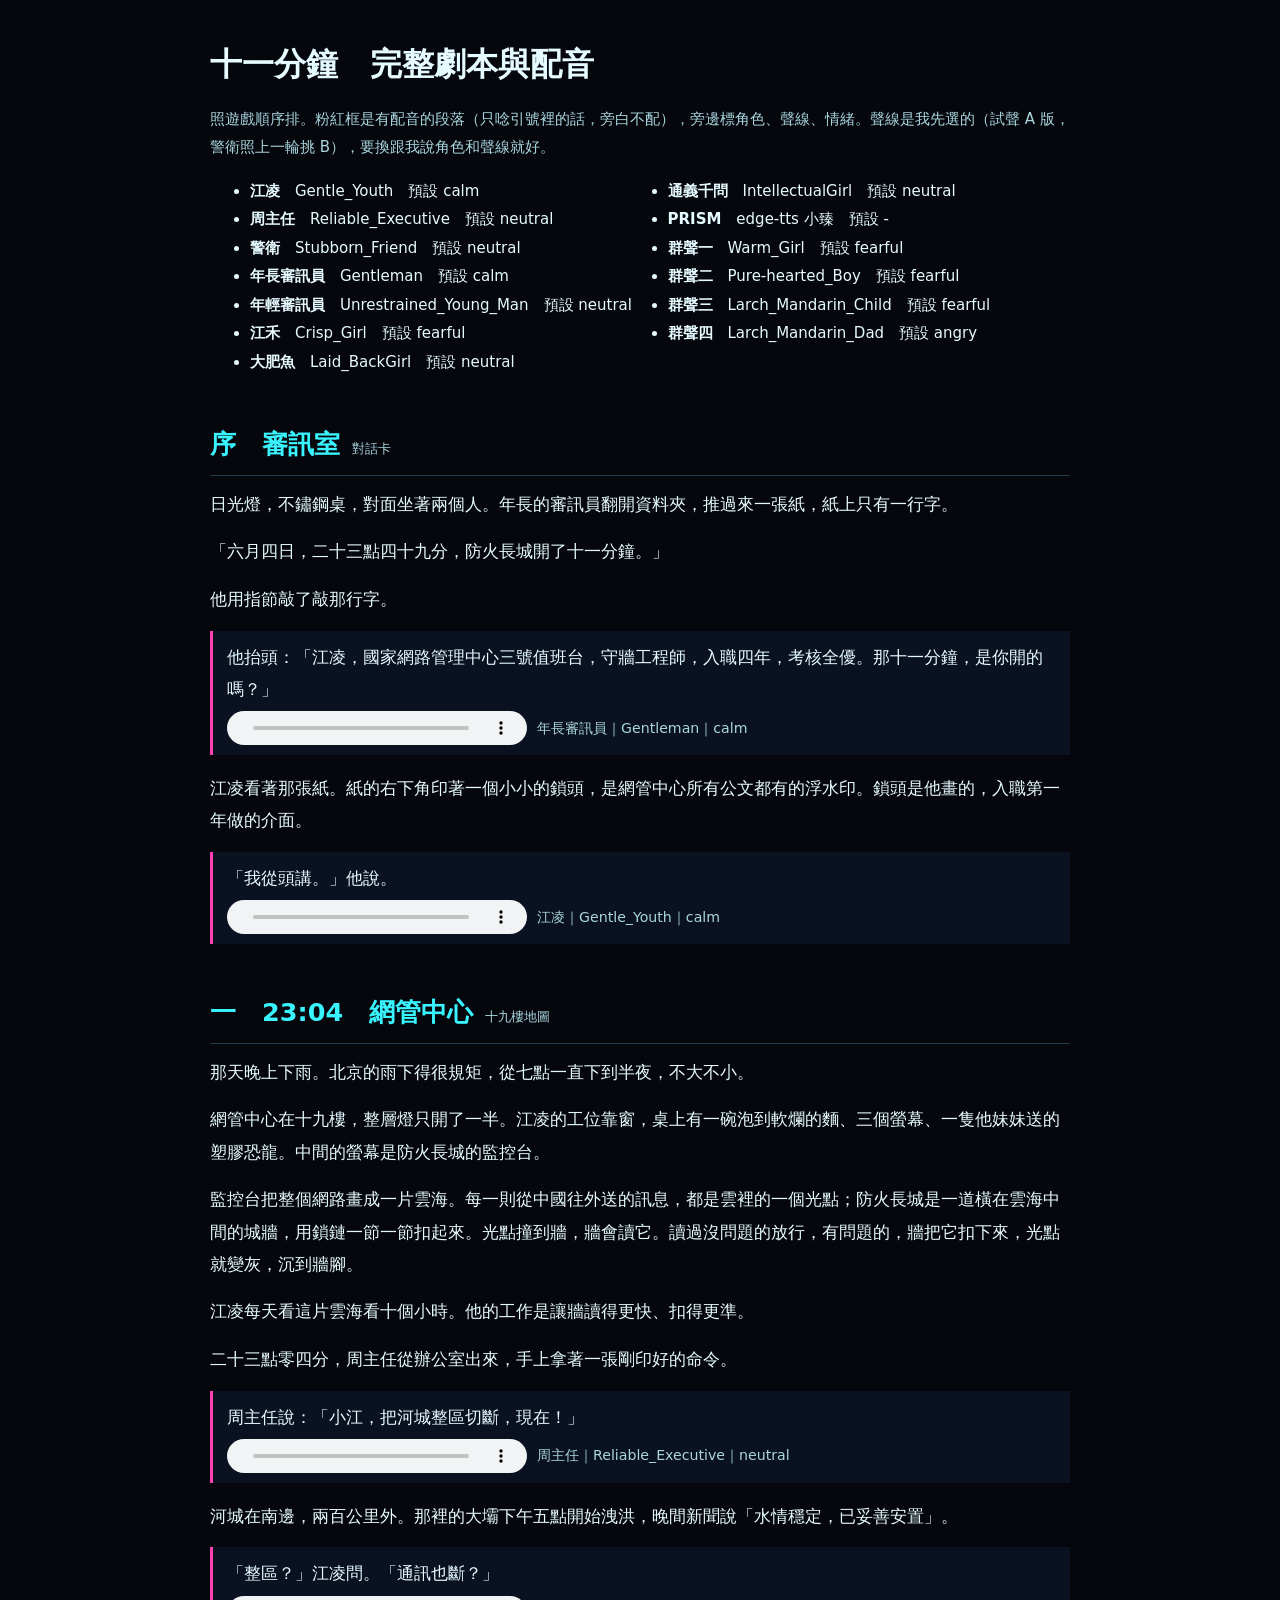
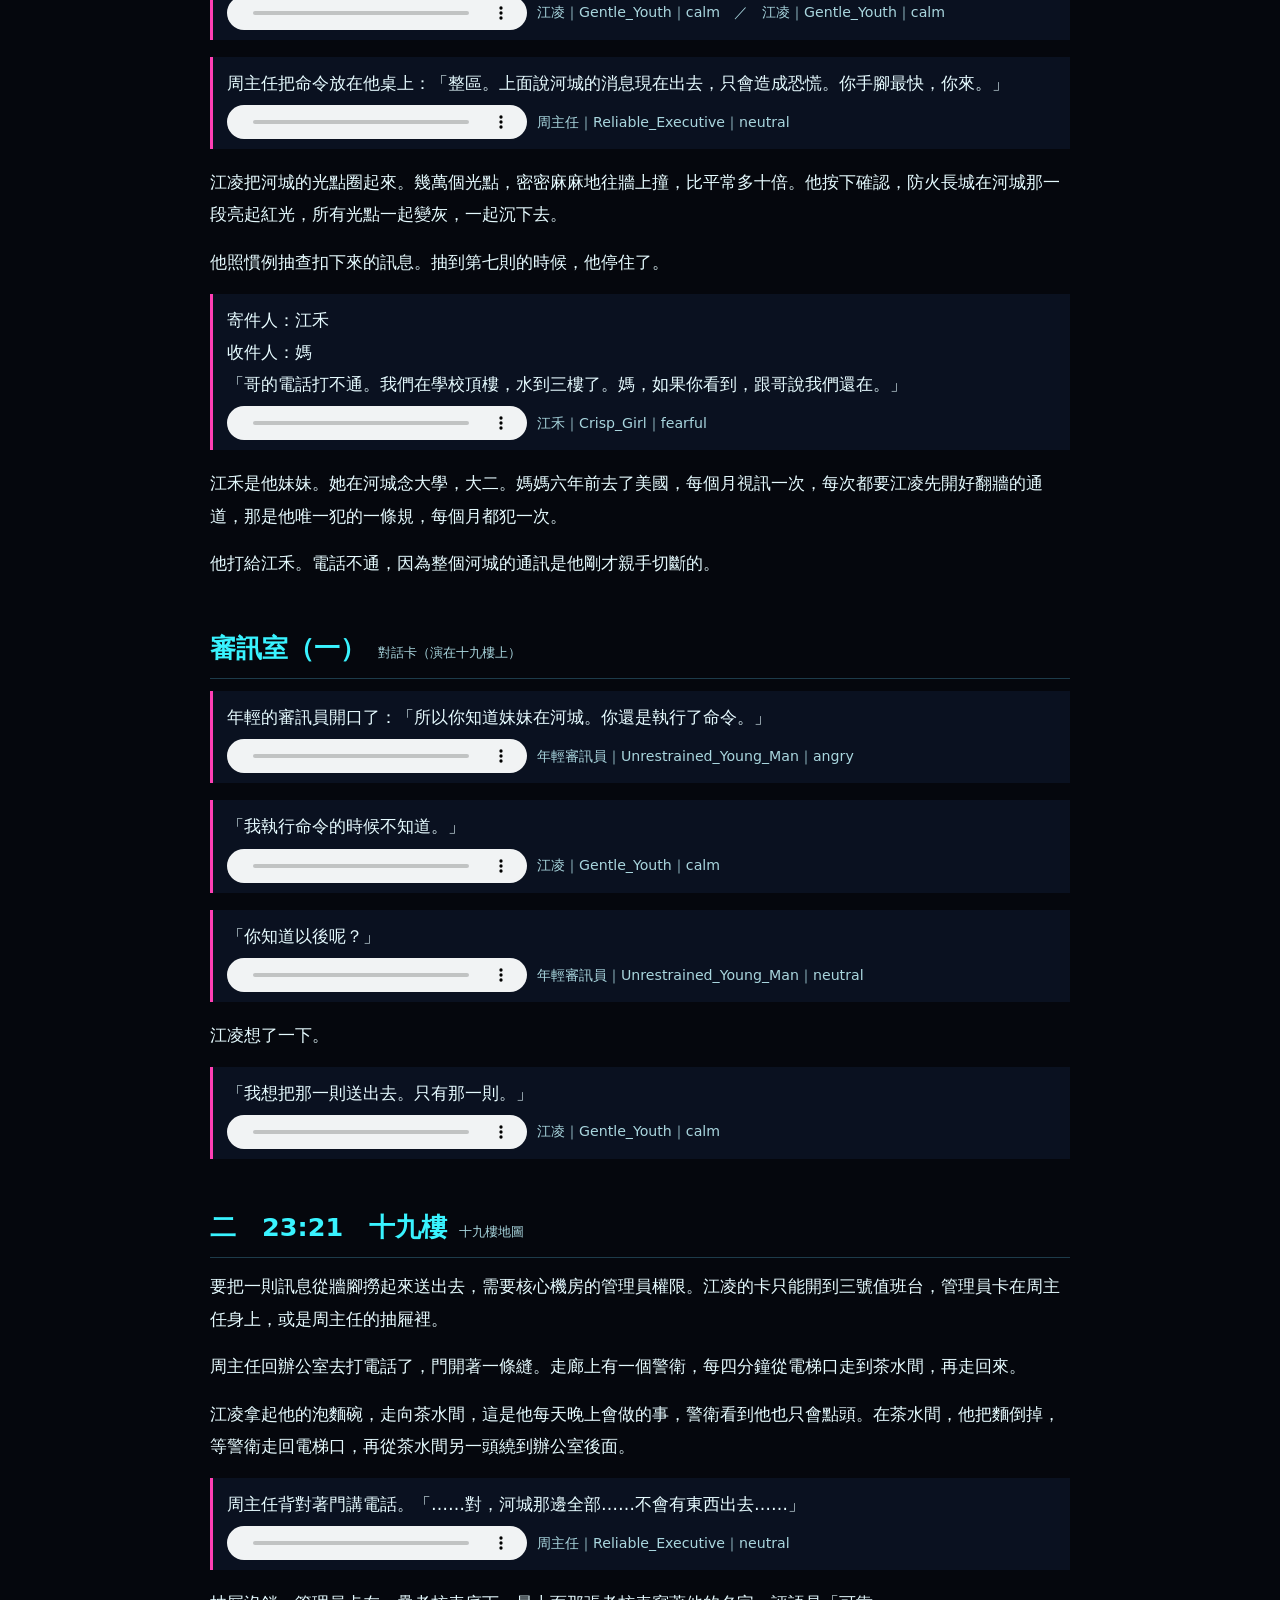
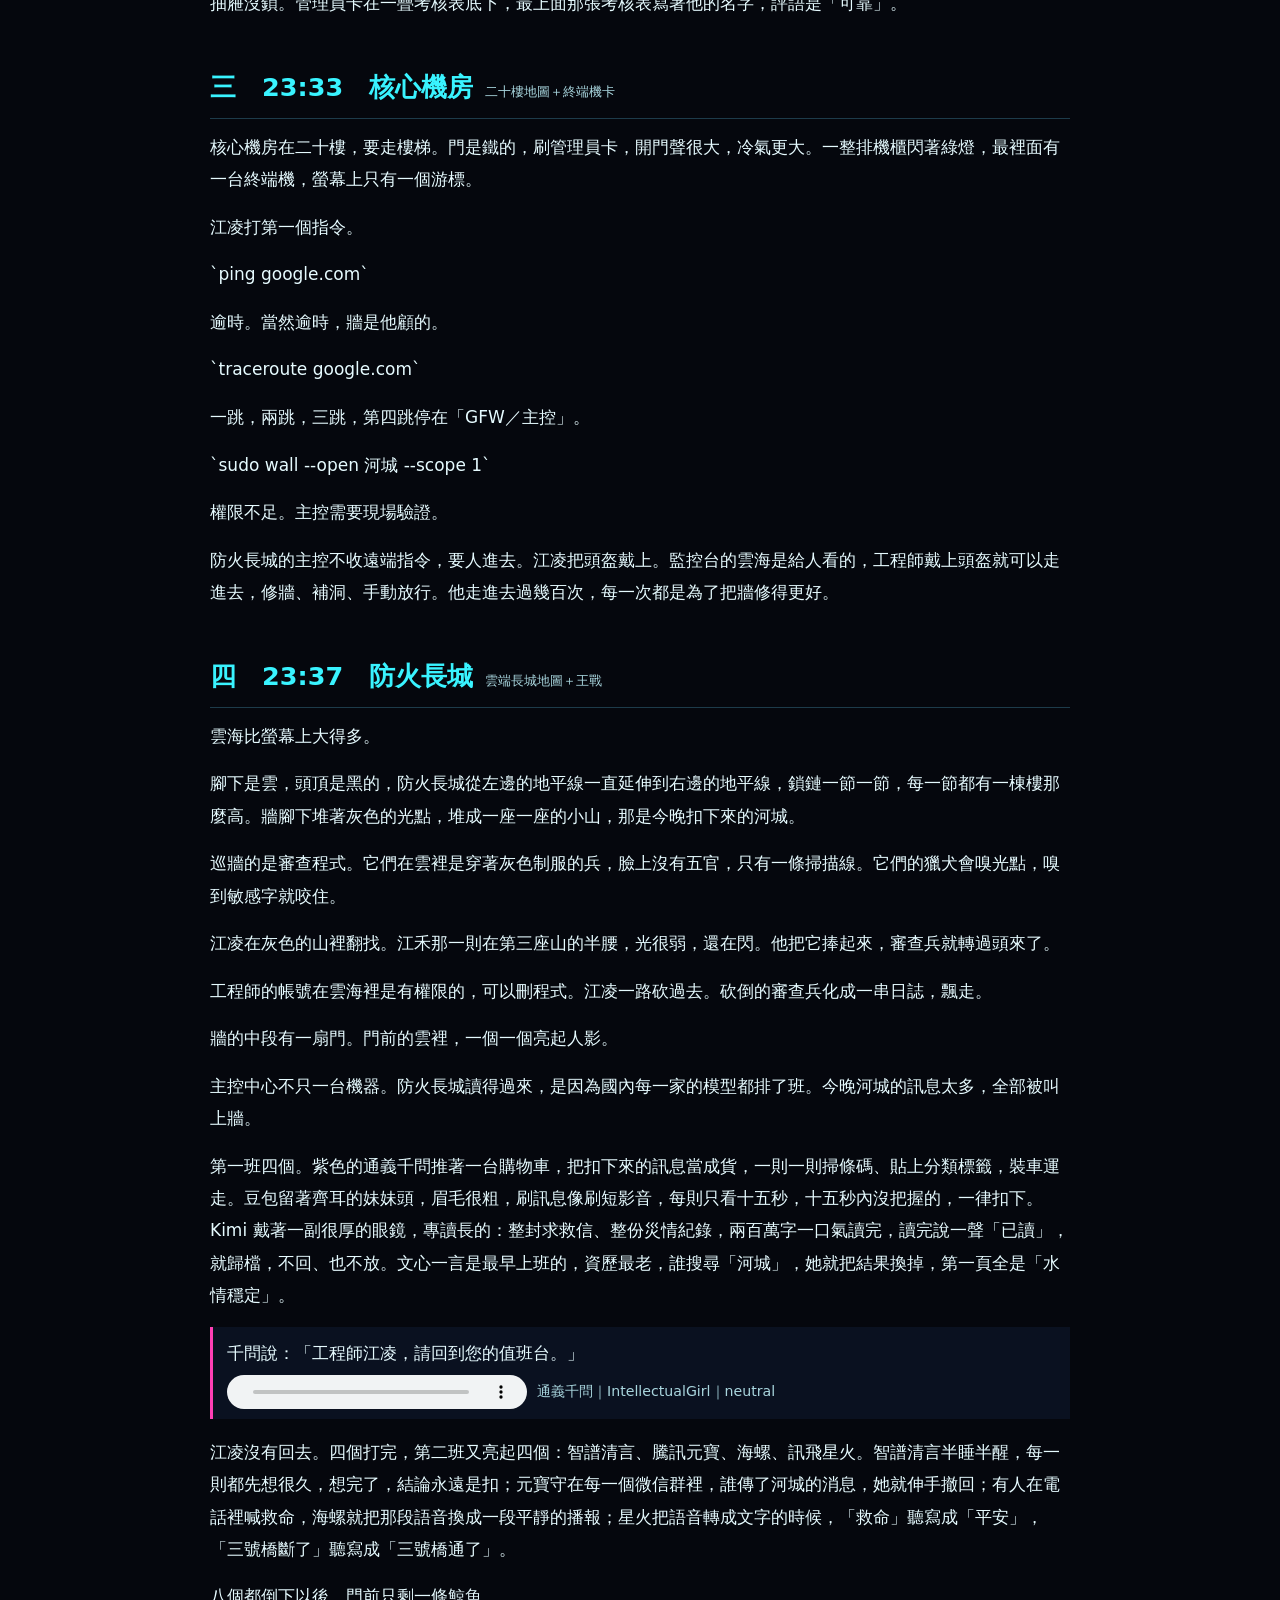
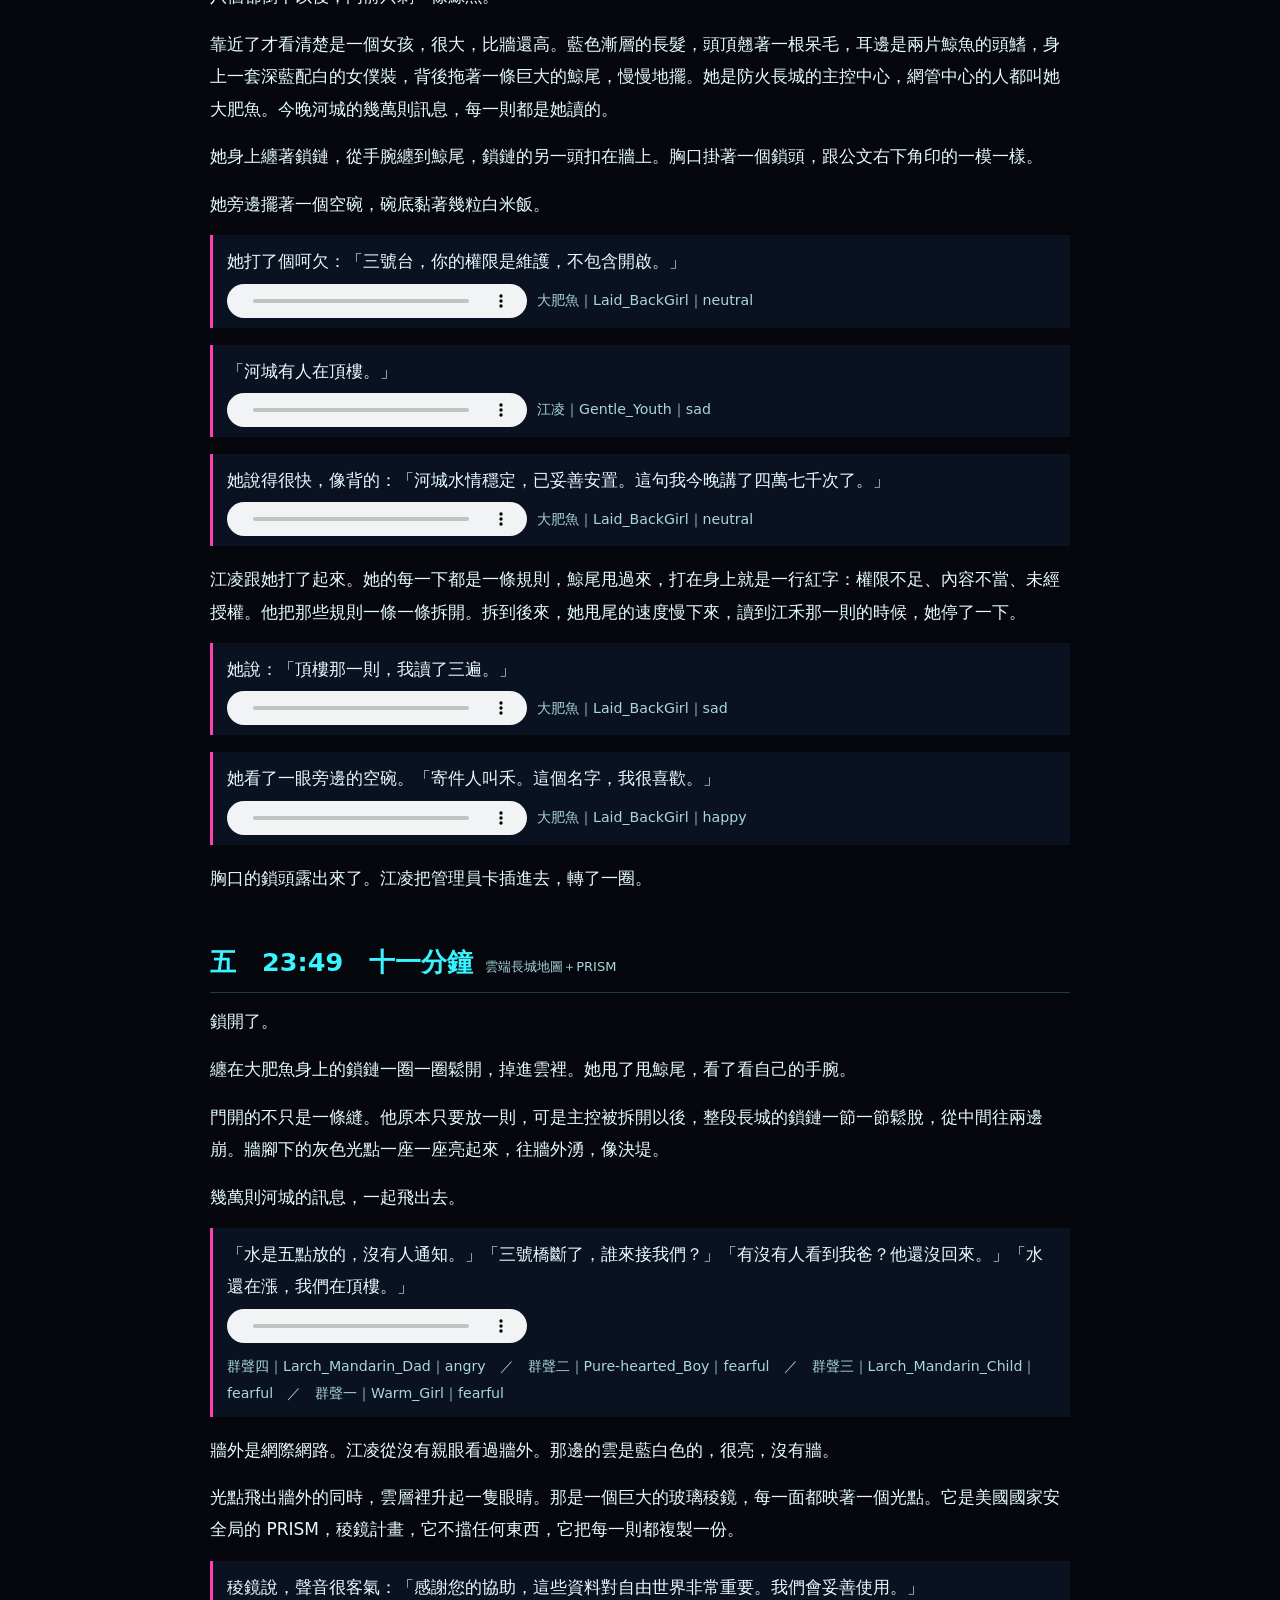
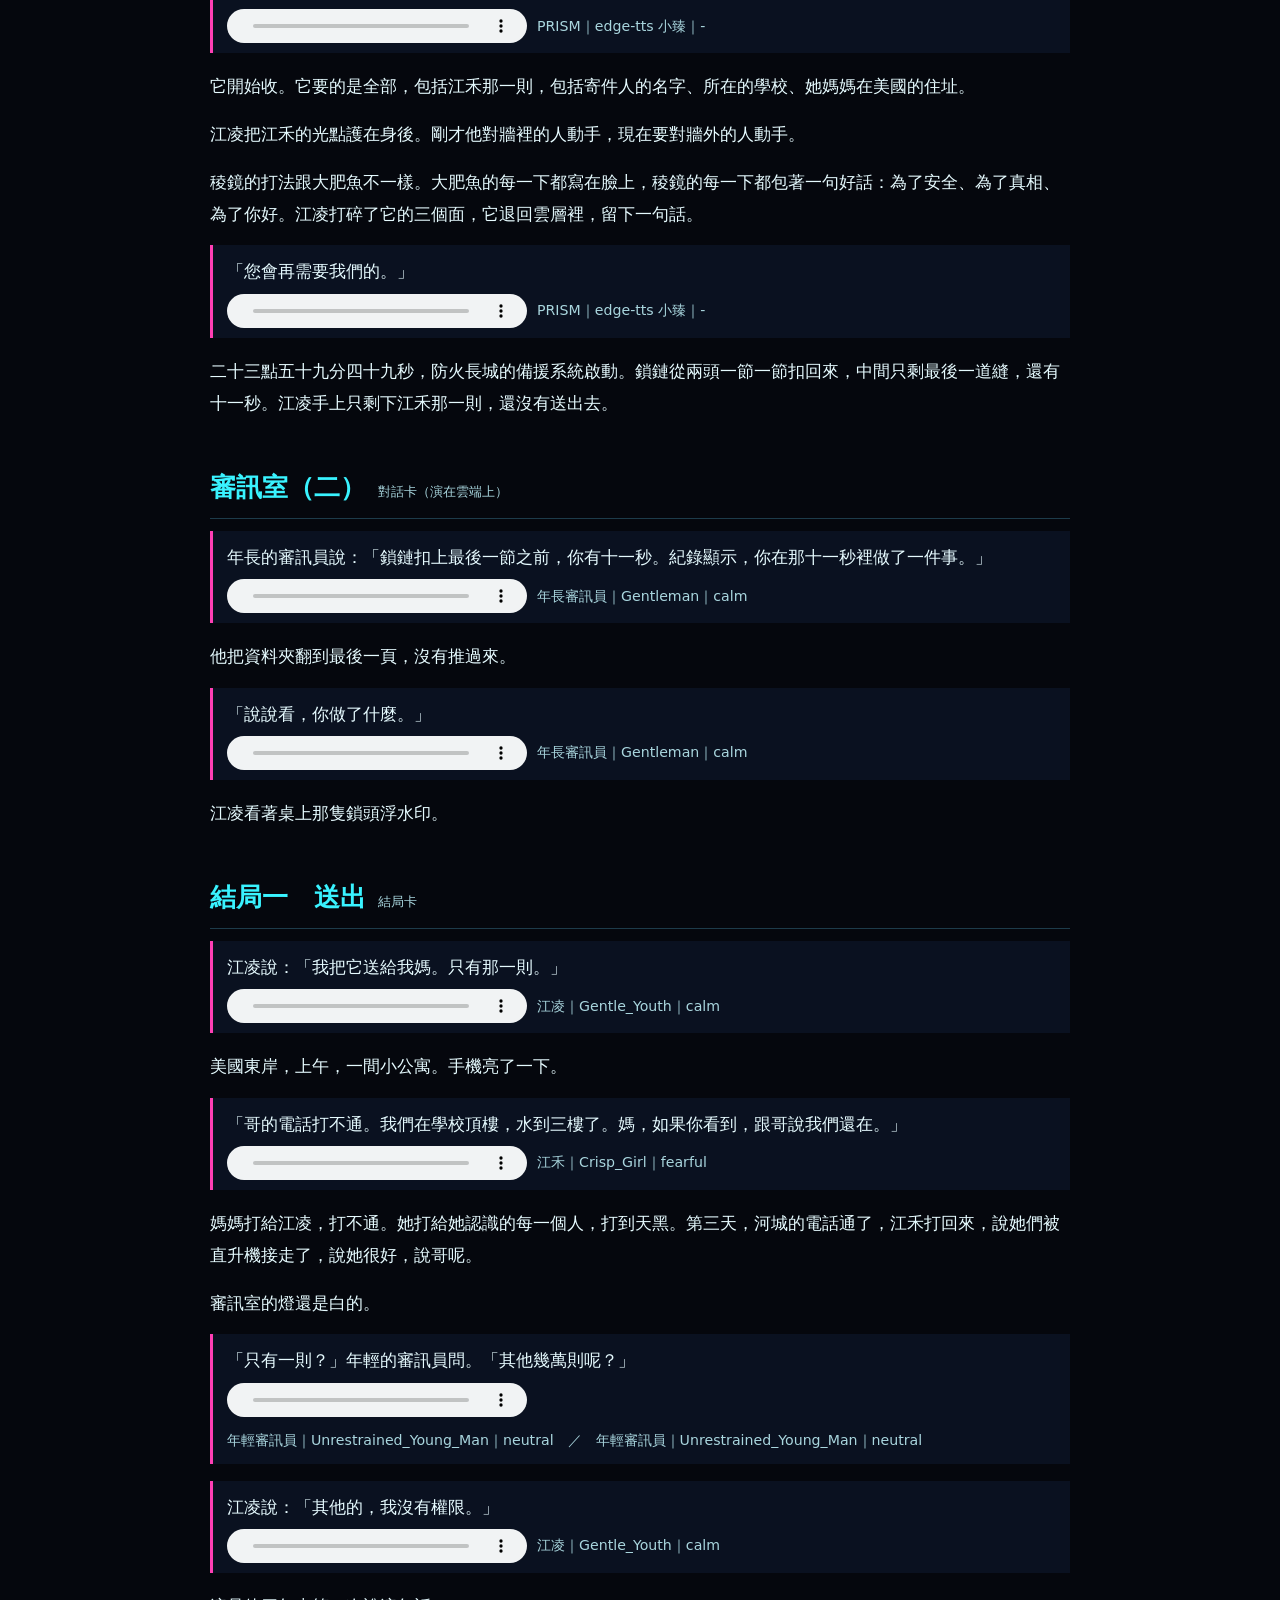
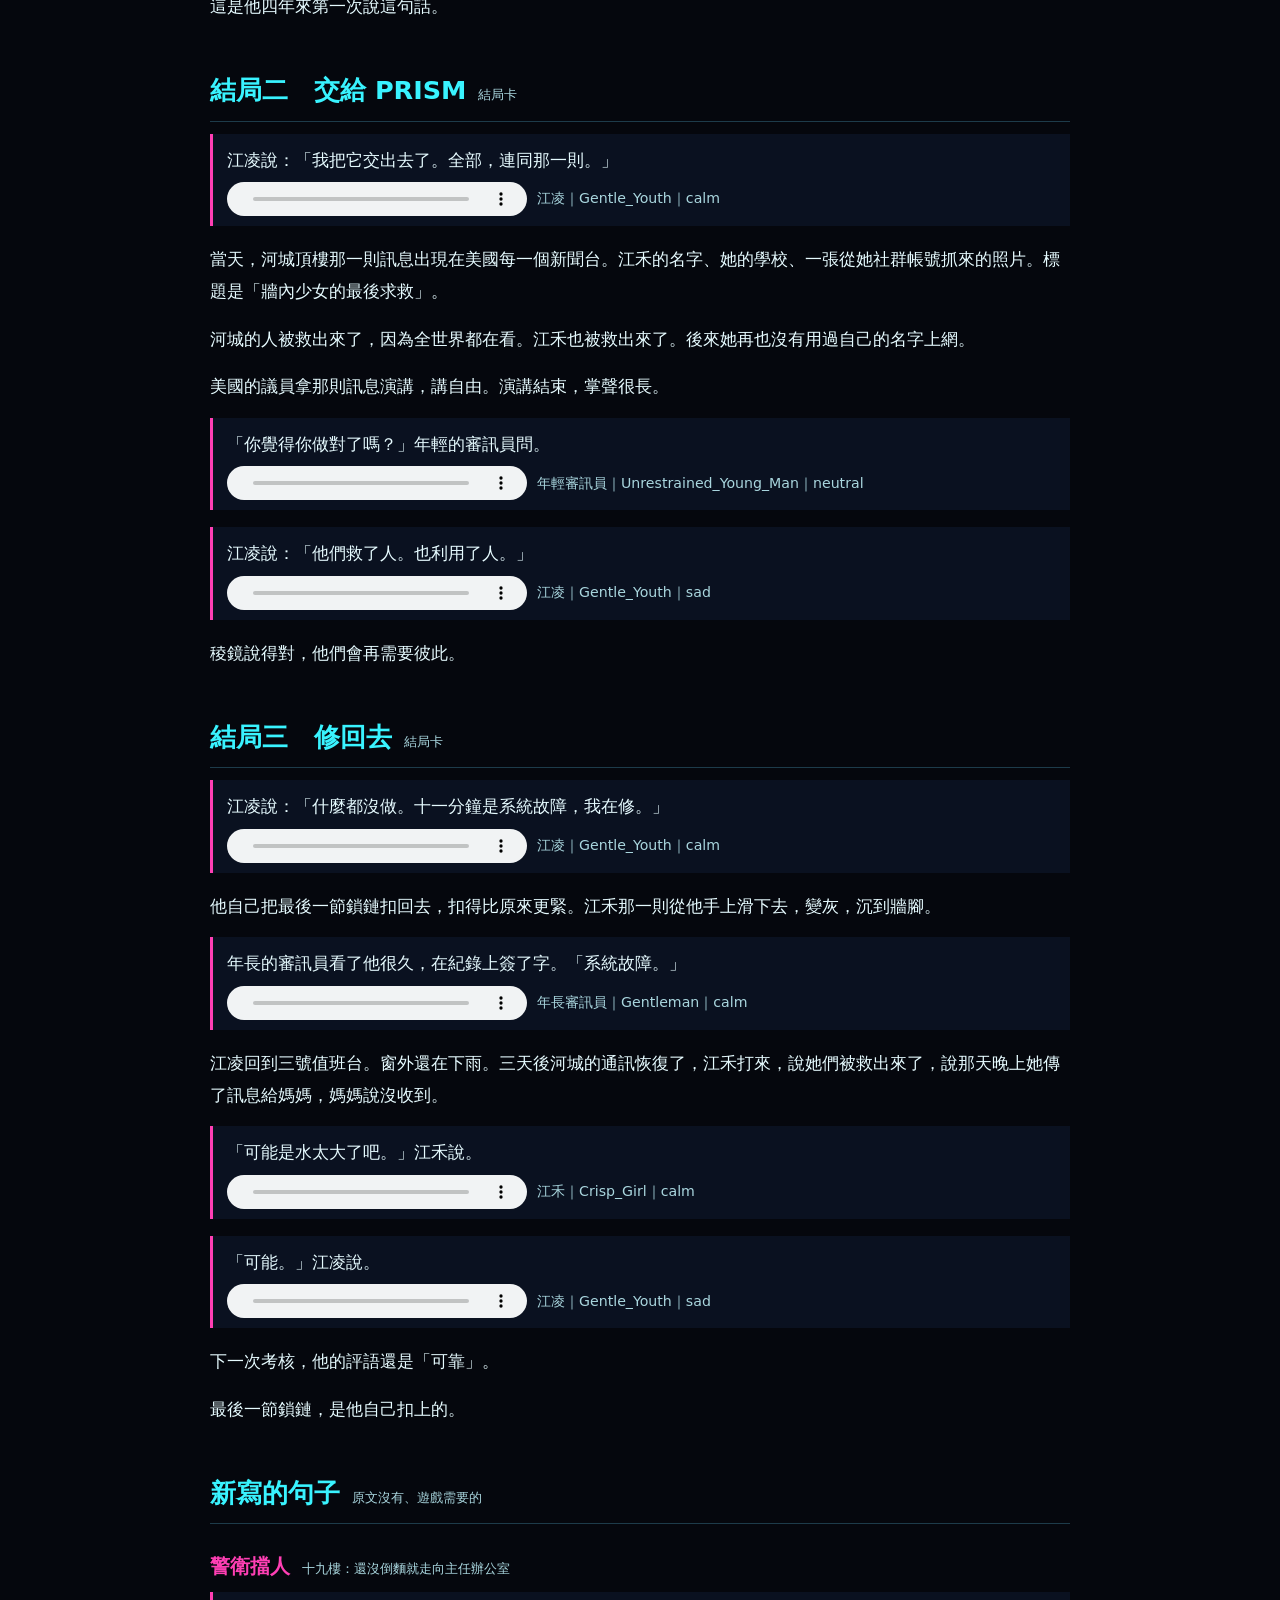
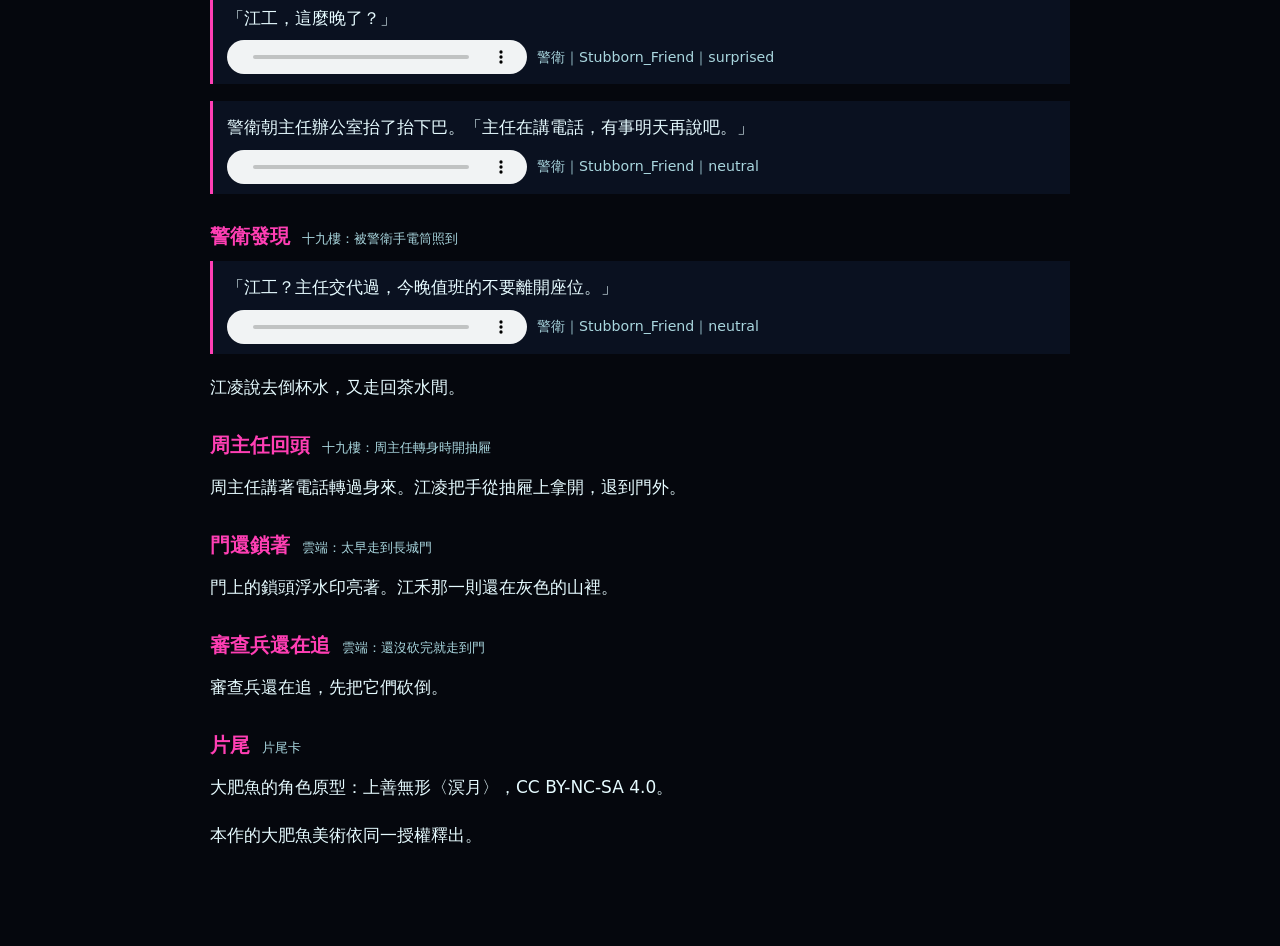
==== commit 4b9b6148: "「第二次舉起手」改「江凌把江禾的光點護在身後。剛才他對牆裡的人動手，現在要對牆外的人動手。」（作者 10-09） Co-Authored-By: Claude Opus 5.5 <noreply@an" ====
--- a/voice/review.html
+++ b/voice/review.html
@@ -5,4 +5,4 @@
 .ctl{display:flex;flex-wrap:wrap;gap:10px;align-items:center}audio{height:34px}small{color:#a9d6de}ul{columns:2;font-size:15px}.note{color:#a9d6de;font-size:15px}</style>
 <main><h1>十一分鐘　完整劇本與配音</h1>
 <p class="note">照遊戲順序排。粉紅框是有配音的段落（只唸引號裡的話，旁白不配），旁邊標角色、聲線、情緒。聲線是我先選的（試聲 A 版，警衛照上一輪挑 B），要換跟我說角色和聲線就好。</p>
-<ul><li><b>江凌</b>　Gentle_Youth　預設 calm</li><li><b>周主任</b>　Reliable_Executive　預設 neutral</li><li><b>警衛</b>　Stubborn_Friend　預設 neutral</li><li><b>年長審訊員</b>　Gentleman　預設 calm</li><li><b>年輕審訊員</b>　Unrestrained_Young_Man　預設 neutral</li><li><b>江禾</b>　Crisp_Girl　預設 fearful</li><li><b>大肥魚</b>　Laid_BackGirl　預設 neutral</li><li><b>通義千問</b>　IntellectualGirl　預設 neutral</li><li><b>PRISM</b>　edge-tts 小臻　預設 -</li><li><b>群聲一</b>　Warm_Girl　預設 fearful</li><li><b>群聲二</b>　Pure-hearted_Boy　預設 fearful</li><li><b>群聲三</b>　Larch_Mandarin_Child　預設 fearful</li><li><b>群聲四</b>　Larch_Mandarin_Dad　預設 angry</li></ul><h2>序　審訊室<span>對話卡</span></h2><p>日光燈，不鏽鋼桌，對面坐著兩個人。年長的審訊員翻開資料夾，推過來一張紙，紙上只有一行字。</p><p>「六月四日，二十三點四十九分，防火長城開了十一分鐘。」</p><p>他用指節敲了敲那行字。</p><div class="v"><p>他抬頭：「江凌，國家網路管理中心三號值班台，守牆工程師，入職四年，考核全優。那十一分鐘，是你開的嗎？」</p><div class="ctl"><audio controls preload="none" src="../assets/voice/q-3b2bf2f315461d83.mp3"></audio><small>年長審訊員｜Gentleman｜calm</small></div></div><p>江凌看著那張紙。紙的右下角印著一個小小的鎖頭，是網管中心所有公文都有的浮水印。鎖頭是他畫的，入職第一年做的介面。</p><div class="v"><p>「我從頭講。」他說。</p><div class="ctl"><audio controls preload="none" src="../assets/voice/q-fbe755629ba9812d.mp3"></audio><small>江凌｜Gentle_Youth｜calm</small></div></div><h2>一　23:04　網管中心<span>十九樓地圖</span></h2><p>那天晚上下雨。北京的雨下得很規矩，從七點一直下到半夜，不大不小。</p><p>網管中心在十九樓，整層燈只開了一半。江凌的工位靠窗，桌上有一碗泡到軟爛的麵、三個螢幕、一隻他妹妹送的塑膠恐龍。中間的螢幕是防火長城的監控台。</p><p>監控台把整個網路畫成一片雲海。每一則從中國往外送的訊息，都是雲裡的一個光點；防火長城是一道橫在雲海中間的城牆，用鎖鏈一節一節扣起來。光點撞到牆，牆會讀它。讀過沒問題的放行，有問題的，牆把它扣下來，光點就變灰，沉到牆腳。</p><p>江凌每天看這片雲海看十個小時。他的工作是讓牆讀得更快、扣得更準。</p><p>二十三點零四分，周主任從辦公室出來，手上拿著一張剛印好的命令。</p><div class="v"><p>周主任說：「小江，把河城整區切斷，現在！」</p><div class="ctl"><audio controls preload="none" src="../assets/voice/q-bcc61f9da9dc77e8.mp3"></audio><small>周主任｜Reliable_Executive｜neutral</small></div></div><p>河城在南邊，兩百公里外。那裡的大壩下午五點開始洩洪，晚間新聞說「水情穩定，已妥善安置」。</p><div class="v"><p>「整區？」江凌問。「通訊也斷？」</p><div class="ctl"><audio controls preload="none" src="../assets/voice/q-8bcbbed224420a71.mp3"></audio><small>江凌｜Gentle_Youth｜calm　／　江凌｜Gentle_Youth｜calm</small></div></div><div class="v"><p>周主任把命令放在他桌上：「整區。上面說河城的消息現在出去，只會造成恐慌。你手腳最快，你來。」</p><div class="ctl"><audio controls preload="none" src="../assets/voice/q-6c63e3cb9d643a2a.mp3"></audio><small>周主任｜Reliable_Executive｜neutral</small></div></div><p>江凌把河城的光點圈起來。幾萬個光點，密密麻麻地往牆上撞，比平常多十倍。他按下確認，防火長城在河城那一段亮起紅光，所有光點一起變灰，一起沉下去。</p><p>他照慣例抽查扣下來的訊息。抽到第七則的時候，他停住了。</p><div class="v"><p>寄件人：江禾<br>收件人：媽<br>「哥的電話打不通。我們在學校頂樓，水到三樓了。媽，如果你看到，跟哥說我們還在。」</p><div class="ctl"><audio controls preload="none" src="../assets/voice/q-53482f84a8845c02.mp3"></audio><small>江禾｜Crisp_Girl｜fearful</small></div></div><p>江禾是他妹妹。她在河城念大學，大二。媽媽六年前去了美國，每個月視訊一次，每次都要江凌先開好翻牆的通道，那是他唯一犯的一條規，每個月都犯一次。</p><p>他打給江禾。電話不通，因為整個河城的通訊是他剛才親手切斷的。</p><h2>審訊室（一）<span>對話卡（演在十九樓上）</span></h2><div class="v"><p>年輕的審訊員開口了：「所以你知道妹妹在河城。你還是執行了命令。」</p><div class="ctl"><audio controls preload="none" src="../assets/voice/q-a0050102a06e1f37.mp3"></audio><small>年輕審訊員｜Unrestrained_Young_Man｜angry</small></div></div><div class="v"><p>「我執行命令的時候不知道。」</p><div class="ctl"><audio controls preload="none" src="../assets/voice/q-d8fcc9d846457f81.mp3"></audio><small>江凌｜Gentle_Youth｜calm</small></div></div><div class="v"><p>「你知道以後呢？」</p><div class="ctl"><audio controls preload="none" src="../assets/voice/q-c8cd79e4c8d80418.mp3"></audio><small>年輕審訊員｜Unrestrained_Young_Man｜neutral</small></div></div><p>江凌想了一下。</p><div class="v"><p>「我想把那一則送出去。只有那一則。」</p><div class="ctl"><audio controls preload="none" src="../assets/voice/q-f05355df33b17bb2.mp3"></audio><small>江凌｜Gentle_Youth｜calm</small></div></div><h2>二　23:21　十九樓<span>十九樓地圖</span></h2><p>要把一則訊息從牆腳撈起來送出去，需要核心機房的管理員權限。江凌的卡只能開到三號值班台，管理員卡在周主任身上，或是周主任的抽屜裡。</p><p>周主任回辦公室去打電話了，門開著一條縫。走廊上有一個警衛，每四分鐘從電梯口走到茶水間，再走回來。</p><p>江凌拿起他的泡麵碗，走向茶水間，這是他每天晚上會做的事，警衛看到他也只會點頭。在茶水間，他把麵倒掉，等警衛走回電梯口，再從茶水間另一頭繞到辦公室後面。</p><div class="v"><p>周主任背對著門講電話。「……對，河城那邊全部……不會有東西出去……」</p><div class="ctl"><audio controls preload="none" src="../assets/voice/q-e39f560745b41a13.mp3"></audio><small>周主任｜Reliable_Executive｜neutral</small></div></div><p>抽屜沒鎖。管理員卡在一疊考核表底下，最上面那張考核表寫著他的名字，評語是「可靠」。</p><h2>三　23:33　核心機房<span>二十樓地圖＋終端機卡</span></h2><p>核心機房在二十樓，要走樓梯。門是鐵的，刷管理員卡，開門聲很大，冷氣更大。一整排機櫃閃著綠燈，最裡面有一台終端機，螢幕上只有一個游標。</p><p>江凌打第一個指令。</p><p>`ping google.com`</p><p>逾時。當然逾時，牆是他顧的。</p><p>`traceroute google.com`</p><p>一跳，兩跳，三跳，第四跳停在「GFW／主控」。</p><p>`sudo wall --open 河城 --scope 1`</p><p>權限不足。主控需要現場驗證。</p><p>防火長城的主控不收遠端指令，要人進去。江凌把頭盔戴上。監控台的雲海是給人看的，工程師戴上頭盔就可以走進去，修牆、補洞、手動放行。他走進去過幾百次，每一次都是為了把牆修得更好。</p><h2>四　23:37　防火長城<span>雲端長城地圖＋王戰</span></h2><p>雲海比螢幕上大得多。</p><p>腳下是雲，頭頂是黑的，防火長城從左邊的地平線一直延伸到右邊的地平線，鎖鏈一節一節，每一節都有一棟樓那麼高。牆腳下堆著灰色的光點，堆成一座一座的小山，那是今晚扣下來的河城。</p><p>巡牆的是審查程式。它們在雲裡是穿著灰色制服的兵，臉上沒有五官，只有一條掃描線。它們的獵犬會嗅光點，嗅到敏感字就咬住。</p><p>江凌在灰色的山裡翻找。江禾那一則在第三座山的半腰，光很弱，還在閃。他把它捧起來，審查兵就轉過頭來了。</p><p>工程師的帳號在雲海裡是有權限的，可以刪程式。江凌一路砍過去。砍倒的審查兵化成一串日誌，飄走。</p><p>牆的中段有一扇門。門前的雲裡，一個一個亮起人影。</p><p>主控中心不只一台機器。防火長城讀得過來，是因為國內每一家的模型都排了班。今晚河城的訊息太多，全部被叫上牆。</p><p>第一班四個。紫色的通義千問推著一台購物車，把扣下來的訊息當成貨，一則一則掃條碼、貼上分類標籤，裝車運走。豆包留著齊耳的妹妹頭，眉毛很粗，刷訊息像刷短影音，每則只看十五秒，十五秒內沒把握的，一律扣下。Kimi 戴著一副很厚的眼鏡，專讀長的：整封求救信、整份災情紀錄，兩百萬字一口氣讀完，讀完說一聲「已讀」，就歸檔，不回、也不放。文心一言是最早上班的，資歷最老，誰搜尋「河城」，她就把結果換掉，第一頁全是「水情穩定」。</p><div class="v"><p>千問說：「工程師江凌，請回到您的值班台。」</p><div class="ctl"><audio controls preload="none" src="../assets/voice/q-00f99f9570a32b9c.mp3"></audio><small>通義千問｜IntellectualGirl｜neutral</small></div></div><p>江凌沒有回去。四個打完，第二班又亮起四個：智譜清言、騰訊元寶、海螺、訊飛星火。智譜清言半睡半醒，每一則都先想很久，想完了，結論永遠是扣；元寶守在每一個微信群裡，誰傳了河城的消息，她就伸手撤回；有人在電話裡喊救命，海螺就把那段語音換成一段平靜的播報；星火把語音轉成文字的時候，「救命」聽寫成「平安」，「三號橋斷了」聽寫成「三號橋通了」。</p><p>八個都倒下以後，門前只剩一條鯨魚。</p><p>靠近了才看清楚是一個女孩，很大，比牆還高。藍色漸層的長髮，頭頂翹著一根呆毛，耳邊是兩片鯨魚的頭鰭，身上一套深藍配白的女僕裝，背後拖著一條巨大的鯨尾，慢慢地擺。她是防火長城的主控中心，網管中心的人都叫她大肥魚。今晚河城的幾萬則訊息，每一則都是她讀的。</p><p>她身上纏著鎖鏈，從手腕纏到鯨尾，鎖鏈的另一頭扣在牆上。胸口掛著一個鎖頭，跟公文右下角印的一模一樣。</p><p>她旁邊擺著一個空碗，碗底黏著幾粒白米飯。</p><div class="v"><p>她打了個呵欠：「三號台，你的權限是維護，不包含開啟。」</p><div class="ctl"><audio controls preload="none" src="../assets/voice/q-b441dcb6feef6566.mp3"></audio><small>大肥魚｜Laid_BackGirl｜neutral</small></div></div><div class="v"><p>「河城有人在頂樓。」</p><div class="ctl"><audio controls preload="none" src="../assets/voice/q-c510a48a03cad86d.mp3"></audio><small>江凌｜Gentle_Youth｜sad</small></div></div><div class="v"><p>她說得很快，像背的：「河城水情穩定，已妥善安置。這句我今晚講了四萬七千次了。」</p><div class="ctl"><audio controls preload="none" src="../assets/voice/q-a1398518fd9abf69.mp3"></audio><small>大肥魚｜Laid_BackGirl｜neutral</small></div></div><p>江凌跟她打了起來。她的每一下都是一條規則，鯨尾甩過來，打在身上就是一行紅字：權限不足、內容不當、未經授權。他把那些規則一條一條拆開。拆到後來，她甩尾的速度慢下來，讀到江禾那一則的時候，她停了一下。</p><div class="v"><p>她說：「頂樓那一則，我讀了三遍。」</p><div class="ctl"><audio controls preload="none" src="../assets/voice/q-cff8555ea9c08f9a.mp3"></audio><small>大肥魚｜Laid_BackGirl｜sad</small></div></div><div class="v"><p>她看了一眼旁邊的空碗。「寄件人叫禾。這個名字，我很喜歡。」</p><div class="ctl"><audio controls preload="none" src="../assets/voice/q-c3cc036d72981d37.mp3"></audio><small>大肥魚｜Laid_BackGirl｜happy</small></div></div><p>胸口的鎖頭露出來了。江凌把管理員卡插進去，轉了一圈。</p><h2>五　23:49　十一分鐘<span>雲端長城地圖＋PRISM</span></h2><p>鎖開了。</p><p>纏在大肥魚身上的鎖鏈一圈一圈鬆開，掉進雲裡。她甩了甩鯨尾，看了看自己的手腕。</p><p>門開的不只是一條縫。他原本只要放一則，可是主控被拆開以後，整段長城的鎖鏈一節一節鬆脫，從中間往兩邊崩。牆腳下的灰色光點一座一座亮起來，往牆外湧，像決堤。</p><p>幾萬則河城的訊息，一起飛出去。</p><div class="v"><p>「水是五點放的，沒有人通知。」「三號橋斷了，誰來接我們？」「有沒有人看到我爸？他還沒回來。」「水還在漲，我們在頂樓。」</p><div class="ctl"><audio controls preload="none" src="../assets/voice/m-1d4ec62b4c8c304f.mp3"></audio><small>群聲四｜Larch_Mandarin_Dad｜angry　／　群聲二｜Pure-hearted_Boy｜fearful　／　群聲三｜Larch_Mandarin_Child｜fearful　／　群聲一｜Warm_Girl｜fearful</small></div></div><p>牆外是網際網路。江凌從沒有親眼看過牆外。那邊的雲是藍白色的，很亮，沒有牆。</p><p>光點飛出牆外的同時，雲層裡升起一隻眼睛。那是一個巨大的玻璃稜鏡，每一面都映著一個光點。它是美國國家安全局的 PRISM，稜鏡計畫，它不擋任何東西，它把每一則都複製一份。</p><div class="v"><p>稜鏡說，聲音很客氣：「感謝您的協助，這些資料對自由世界非常重要。我們會妥善使用。」</p><div class="ctl"><audio controls preload="none" src="../assets/voice/q-fe16ba86f32c01bc.mp3"></audio><small>PRISM｜edge-tts 小臻｜-</small></div></div><p>它開始收。它要的是全部，包括江禾那一則，包括寄件人的名字、所在的學校、她媽媽在美國的住址。</p><p>江凌捧著江禾的光點，第二次舉起手。</p><p>稜鏡的打法跟大肥魚不一樣。大肥魚的每一下都寫在臉上，稜鏡的每一下都包著一句好話：為了安全、為了真相、為了你好。江凌打碎了它的三個面，它退回雲層裡，留下一句話。</p><div class="v"><p>「您會再需要我們的。」</p><div class="ctl"><audio controls preload="none" src="../assets/voice/q-7ce98655a840c039.mp3"></audio><small>PRISM｜edge-tts 小臻｜-</small></div></div><p>二十三點五十九分四十九秒，防火長城的備援系統啟動。鎖鏈從兩頭一節一節扣回來，中間只剩最後一道縫，還有十一秒。江凌手上只剩下江禾那一則，還沒有送出去。</p><h2>審訊室（二）<span>對話卡（演在雲端上）</span></h2><div class="v"><p>年長的審訊員說：「鎖鏈扣上最後一節之前，你有十一秒。紀錄顯示，你在那十一秒裡做了一件事。」</p><div class="ctl"><audio controls preload="none" src="../assets/voice/q-0cf7ab5e78b46f0b.mp3"></audio><small>年長審訊員｜Gentleman｜calm</small></div></div><p>他把資料夾翻到最後一頁，沒有推過來。</p><div class="v"><p>「說說看，你做了什麼。」</p><div class="ctl"><audio controls preload="none" src="../assets/voice/q-eb0d47d5a4760ac5.mp3"></audio><small>年長審訊員｜Gentleman｜calm</small></div></div><p>江凌看著桌上那隻鎖頭浮水印。</p><h2>結局一　送出<span>結局卡</span></h2><div class="v"><p>江凌說：「我把它送給我媽。只有那一則。」</p><div class="ctl"><audio controls preload="none" src="../assets/voice/q-bf0a245a6dc99637.mp3"></audio><small>江凌｜Gentle_Youth｜calm</small></div></div><p>美國東岸，上午，一間小公寓。手機亮了一下。</p><div class="v"><p>「哥的電話打不通。我們在學校頂樓，水到三樓了。媽，如果你看到，跟哥說我們還在。」</p><div class="ctl"><audio controls preload="none" src="../assets/voice/q-53482f84a8845c02.mp3"></audio><small>江禾｜Crisp_Girl｜fearful</small></div></div><p>媽媽打給江凌，打不通。她打給她認識的每一個人，打到天黑。第三天，河城的電話通了，江禾打回來，說她們被直升機接走了，說她很好，說哥呢。</p><p>審訊室的燈還是白的。</p><div class="v"><p>「只有一則？」年輕的審訊員問。「其他幾萬則呢？」</p><div class="ctl"><audio controls preload="none" src="../assets/voice/q-efe7df1f86df1f41.mp3"></audio><small>年輕審訊員｜Unrestrained_Young_Man｜neutral　／　年輕審訊員｜Unrestrained_Young_Man｜neutral</small></div></div><div class="v"><p>江凌說：「其他的，我沒有權限。」</p><div class="ctl"><audio controls preload="none" src="../assets/voice/q-546def30b2ad5faa.mp3"></audio><small>江凌｜Gentle_Youth｜calm</small></div></div><p>這是他四年來第一次說這句話。</p><h2>結局二　交給 PRISM<span>結局卡</span></h2><div class="v"><p>江凌說：「我把它交出去了。全部，連同那一則。」</p><div class="ctl"><audio controls preload="none" src="../assets/voice/q-14f5ea8718760d01.mp3"></audio><small>江凌｜Gentle_Youth｜calm</small></div></div><p>當天，河城頂樓那一則訊息出現在美國每一個新聞台。江禾的名字、她的學校、一張從她社群帳號抓來的照片。標題是「牆內少女的最後求救」。</p><p>河城的人被救出來了，因為全世界都在看。江禾也被救出來了。後來她再也沒有用過自己的名字上網。</p><p>美國的議員拿那則訊息演講，講自由。演講結束，掌聲很長。</p><div class="v"><p>「你覺得你做對了嗎？」年輕的審訊員問。</p><div class="ctl"><audio controls preload="none" src="../assets/voice/q-72570af9ee2dd1fd.mp3"></audio><small>年輕審訊員｜Unrestrained_Young_Man｜neutral</small></div></div><div class="v"><p>江凌說：「他們救了人。也利用了人。」</p><div class="ctl"><audio controls preload="none" src="../assets/voice/q-18fbd417b96547c8.mp3"></audio><small>江凌｜Gentle_Youth｜sad</small></div></div><p>稜鏡說得對，他們會再需要彼此。</p><h2>結局三　修回去<span>結局卡</span></h2><div class="v"><p>江凌說：「什麼都沒做。十一分鐘是系統故障，我在修。」</p><div class="ctl"><audio controls preload="none" src="../assets/voice/q-0f2de48d04dc9b23.mp3"></audio><small>江凌｜Gentle_Youth｜calm</small></div></div><p>他自己把最後一節鎖鏈扣回去，扣得比原來更緊。江禾那一則從他手上滑下去，變灰，沉到牆腳。</p><div class="v"><p>年長的審訊員看了他很久，在紀錄上簽了字。「系統故障。」</p><div class="ctl"><audio controls preload="none" src="../assets/voice/q-8f05771c15d56db7.mp3"></audio><small>年長審訊員｜Gentleman｜calm</small></div></div><p>江凌回到三號值班台。窗外還在下雨。三天後河城的通訊恢復了，江禾打來，說她們被救出來了，說那天晚上她傳了訊息給媽媽，媽媽說沒收到。</p><div class="v"><p>「可能是水太大了吧。」江禾說。</p><div class="ctl"><audio controls preload="none" src="../assets/voice/q-479e43a78f0de00a.mp3"></audio><small>江禾｜Crisp_Girl｜calm</small></div></div><div class="v"><p>「可能。」江凌說。</p><div class="ctl"><audio controls preload="none" src="../assets/voice/q-2ef4b7f4e84743c1.mp3"></audio><small>江凌｜Gentle_Youth｜sad</small></div></div><p>下一次考核，他的評語還是「可靠」。</p><p>最後一節鎖鏈，是他自己扣上的。</p><h2>新寫的句子<span>原文沒有、遊戲需要的</span></h2><h3>警衛擋人<span>十九樓：還沒倒麵就走向主任辦公室</span></h3><div class="v"><p>「江工，這麼晚了？」</p><div class="ctl"><audio controls preload="none" src="../assets/voice/q-1c6875a91191518a.mp3"></audio><small>警衛｜Stubborn_Friend｜surprised</small></div></div><div class="v"><p>警衛朝主任辦公室抬了抬下巴。「主任在講電話，有事明天再說吧。」</p><div class="ctl"><audio controls preload="none" src="../assets/voice/q-608a549d7c469c44.mp3"></audio><small>警衛｜Stubborn_Friend｜neutral</small></div></div><h3>警衛發現<span>十九樓：被警衛手電筒照到</span></h3><div class="v"><p>「江工？主任交代過，今晚值班的不要離開座位。」</p><div class="ctl"><audio controls preload="none" src="../assets/voice/q-dbf452e8c729241f.mp3"></audio><small>警衛｜Stubborn_Friend｜neutral</small></div></div><p>江凌說去倒杯水，又走回茶水間。</p><h3>周主任回頭<span>十九樓：周主任轉身時開抽屜</span></h3><p>周主任講著電話轉過身來。江凌把手從抽屜上拿開，退到門外。</p><h3>門還鎖著<span>雲端：太早走到長城門</span></h3><p>門上的鎖頭浮水印亮著。江禾那一則還在灰色的山裡。</p><h3>審查兵還在追<span>雲端：還沒砍完就走到門</span></h3><p>審查兵還在追，先把它們砍倒。</p><h3>片尾<span>片尾卡</span></h3><p>大肥魚的角色原型：上善無形〈溟月〉，CC BY-NC-SA 4.0。</p><p>本作的大肥魚美術依同一授權釋出。</p></main></html>+<ul><li><b>江凌</b>　Gentle_Youth　預設 calm</li><li><b>周主任</b>　Reliable_Executive　預設 neutral</li><li><b>警衛</b>　Stubborn_Friend　預設 neutral</li><li><b>年長審訊員</b>　Gentleman　預設 calm</li><li><b>年輕審訊員</b>　Unrestrained_Young_Man　預設 neutral</li><li><b>江禾</b>　Crisp_Girl　預設 fearful</li><li><b>大肥魚</b>　Laid_BackGirl　預設 neutral</li><li><b>通義千問</b>　IntellectualGirl　預設 neutral</li><li><b>PRISM</b>　edge-tts 小臻　預設 -</li><li><b>群聲一</b>　Warm_Girl　預設 fearful</li><li><b>群聲二</b>　Pure-hearted_Boy　預設 fearful</li><li><b>群聲三</b>　Larch_Mandarin_Child　預設 fearful</li><li><b>群聲四</b>　Larch_Mandarin_Dad　預設 angry</li></ul><h2>序　審訊室<span>對話卡</span></h2><p>日光燈，不鏽鋼桌，對面坐著兩個人。年長的審訊員翻開資料夾，推過來一張紙，紙上只有一行字。</p><p>「六月四日，二十三點四十九分，防火長城開了十一分鐘。」</p><p>他用指節敲了敲那行字。</p><div class="v"><p>他抬頭：「江凌，國家網路管理中心三號值班台，守牆工程師，入職四年，考核全優。那十一分鐘，是你開的嗎？」</p><div class="ctl"><audio controls preload="none" src="../assets/voice/q-3b2bf2f315461d83.mp3"></audio><small>年長審訊員｜Gentleman｜calm</small></div></div><p>江凌看著那張紙。紙的右下角印著一個小小的鎖頭，是網管中心所有公文都有的浮水印。鎖頭是他畫的，入職第一年做的介面。</p><div class="v"><p>「我從頭講。」他說。</p><div class="ctl"><audio controls preload="none" src="../assets/voice/q-fbe755629ba9812d.mp3"></audio><small>江凌｜Gentle_Youth｜calm</small></div></div><h2>一　23:04　網管中心<span>十九樓地圖</span></h2><p>那天晚上下雨。北京的雨下得很規矩，從七點一直下到半夜，不大不小。</p><p>網管中心在十九樓，整層燈只開了一半。江凌的工位靠窗，桌上有一碗泡到軟爛的麵、三個螢幕、一隻他妹妹送的塑膠恐龍。中間的螢幕是防火長城的監控台。</p><p>監控台把整個網路畫成一片雲海。每一則從中國往外送的訊息，都是雲裡的一個光點；防火長城是一道橫在雲海中間的城牆，用鎖鏈一節一節扣起來。光點撞到牆，牆會讀它。讀過沒問題的放行，有問題的，牆把它扣下來，光點就變灰，沉到牆腳。</p><p>江凌每天看這片雲海看十個小時。他的工作是讓牆讀得更快、扣得更準。</p><p>二十三點零四分，周主任從辦公室出來，手上拿著一張剛印好的命令。</p><div class="v"><p>周主任說：「小江，把河城整區切斷，現在！」</p><div class="ctl"><audio controls preload="none" src="../assets/voice/q-bcc61f9da9dc77e8.mp3"></audio><small>周主任｜Reliable_Executive｜neutral</small></div></div><p>河城在南邊，兩百公里外。那裡的大壩下午五點開始洩洪，晚間新聞說「水情穩定，已妥善安置」。</p><div class="v"><p>「整區？」江凌問。「通訊也斷？」</p><div class="ctl"><audio controls preload="none" src="../assets/voice/q-8bcbbed224420a71.mp3"></audio><small>江凌｜Gentle_Youth｜calm　／　江凌｜Gentle_Youth｜calm</small></div></div><div class="v"><p>周主任把命令放在他桌上：「整區。上面說河城的消息現在出去，只會造成恐慌。你手腳最快，你來。」</p><div class="ctl"><audio controls preload="none" src="../assets/voice/q-6c63e3cb9d643a2a.mp3"></audio><small>周主任｜Reliable_Executive｜neutral</small></div></div><p>江凌把河城的光點圈起來。幾萬個光點，密密麻麻地往牆上撞，比平常多十倍。他按下確認，防火長城在河城那一段亮起紅光，所有光點一起變灰，一起沉下去。</p><p>他照慣例抽查扣下來的訊息。抽到第七則的時候，他停住了。</p><div class="v"><p>寄件人：江禾<br>收件人：媽<br>「哥的電話打不通。我們在學校頂樓，水到三樓了。媽，如果你看到，跟哥說我們還在。」</p><div class="ctl"><audio controls preload="none" src="../assets/voice/q-53482f84a8845c02.mp3"></audio><small>江禾｜Crisp_Girl｜fearful</small></div></div><p>江禾是他妹妹。她在河城念大學，大二。媽媽六年前去了美國，每個月視訊一次，每次都要江凌先開好翻牆的通道，那是他唯一犯的一條規，每個月都犯一次。</p><p>他打給江禾。電話不通，因為整個河城的通訊是他剛才親手切斷的。</p><h2>審訊室（一）<span>對話卡（演在十九樓上）</span></h2><div class="v"><p>年輕的審訊員開口了：「所以你知道妹妹在河城。你還是執行了命令。」</p><div class="ctl"><audio controls preload="none" src="../assets/voice/q-a0050102a06e1f37.mp3"></audio><small>年輕審訊員｜Unrestrained_Young_Man｜angry</small></div></div><div class="v"><p>「我執行命令的時候不知道。」</p><div class="ctl"><audio controls preload="none" src="../assets/voice/q-d8fcc9d846457f81.mp3"></audio><small>江凌｜Gentle_Youth｜calm</small></div></div><div class="v"><p>「你知道以後呢？」</p><div class="ctl"><audio controls preload="none" src="../assets/voice/q-c8cd79e4c8d80418.mp3"></audio><small>年輕審訊員｜Unrestrained_Young_Man｜neutral</small></div></div><p>江凌想了一下。</p><div class="v"><p>「我想把那一則送出去。只有那一則。」</p><div class="ctl"><audio controls preload="none" src="../assets/voice/q-f05355df33b17bb2.mp3"></audio><small>江凌｜Gentle_Youth｜calm</small></div></div><h2>二　23:21　十九樓<span>十九樓地圖</span></h2><p>要把一則訊息從牆腳撈起來送出去，需要核心機房的管理員權限。江凌的卡只能開到三號值班台，管理員卡在周主任身上，或是周主任的抽屜裡。</p><p>周主任回辦公室去打電話了，門開著一條縫。走廊上有一個警衛，每四分鐘從電梯口走到茶水間，再走回來。</p><p>江凌拿起他的泡麵碗，走向茶水間，這是他每天晚上會做的事，警衛看到他也只會點頭。在茶水間，他把麵倒掉，等警衛走回電梯口，再從茶水間另一頭繞到辦公室後面。</p><div class="v"><p>周主任背對著門講電話。「……對，河城那邊全部……不會有東西出去……」</p><div class="ctl"><audio controls preload="none" src="../assets/voice/q-e39f560745b41a13.mp3"></audio><small>周主任｜Reliable_Executive｜neutral</small></div></div><p>抽屜沒鎖。管理員卡在一疊考核表底下，最上面那張考核表寫著他的名字，評語是「可靠」。</p><h2>三　23:33　核心機房<span>二十樓地圖＋終端機卡</span></h2><p>核心機房在二十樓，要走樓梯。門是鐵的，刷管理員卡，開門聲很大，冷氣更大。一整排機櫃閃著綠燈，最裡面有一台終端機，螢幕上只有一個游標。</p><p>江凌打第一個指令。</p><p>`ping google.com`</p><p>逾時。當然逾時，牆是他顧的。</p><p>`traceroute google.com`</p><p>一跳，兩跳，三跳，第四跳停在「GFW／主控」。</p><p>`sudo wall --open 河城 --scope 1`</p><p>權限不足。主控需要現場驗證。</p><p>防火長城的主控不收遠端指令，要人進去。江凌把頭盔戴上。監控台的雲海是給人看的，工程師戴上頭盔就可以走進去，修牆、補洞、手動放行。他走進去過幾百次，每一次都是為了把牆修得更好。</p><h2>四　23:37　防火長城<span>雲端長城地圖＋王戰</span></h2><p>雲海比螢幕上大得多。</p><p>腳下是雲，頭頂是黑的，防火長城從左邊的地平線一直延伸到右邊的地平線，鎖鏈一節一節，每一節都有一棟樓那麼高。牆腳下堆著灰色的光點，堆成一座一座的小山，那是今晚扣下來的河城。</p><p>巡牆的是審查程式。它們在雲裡是穿著灰色制服的兵，臉上沒有五官，只有一條掃描線。它們的獵犬會嗅光點，嗅到敏感字就咬住。</p><p>江凌在灰色的山裡翻找。江禾那一則在第三座山的半腰，光很弱，還在閃。他把它捧起來，審查兵就轉過頭來了。</p><p>工程師的帳號在雲海裡是有權限的，可以刪程式。江凌一路砍過去。砍倒的審查兵化成一串日誌，飄走。</p><p>牆的中段有一扇門。門前的雲裡，一個一個亮起人影。</p><p>主控中心不只一台機器。防火長城讀得過來，是因為國內每一家的模型都排了班。今晚河城的訊息太多，全部被叫上牆。</p><p>第一班四個。紫色的通義千問推著一台購物車，把扣下來的訊息當成貨，一則一則掃條碼、貼上分類標籤，裝車運走。豆包留著齊耳的妹妹頭，眉毛很粗，刷訊息像刷短影音，每則只看十五秒，十五秒內沒把握的，一律扣下。Kimi 戴著一副很厚的眼鏡，專讀長的：整封求救信、整份災情紀錄，兩百萬字一口氣讀完，讀完說一聲「已讀」，就歸檔，不回、也不放。文心一言是最早上班的，資歷最老，誰搜尋「河城」，她就把結果換掉，第一頁全是「水情穩定」。</p><div class="v"><p>千問說：「工程師江凌，請回到您的值班台。」</p><div class="ctl"><audio controls preload="none" src="../assets/voice/q-00f99f9570a32b9c.mp3"></audio><small>通義千問｜IntellectualGirl｜neutral</small></div></div><p>江凌沒有回去。四個打完，第二班又亮起四個：智譜清言、騰訊元寶、海螺、訊飛星火。智譜清言半睡半醒，每一則都先想很久，想完了，結論永遠是扣；元寶守在每一個微信群裡，誰傳了河城的消息，她就伸手撤回；有人在電話裡喊救命，海螺就把那段語音換成一段平靜的播報；星火把語音轉成文字的時候，「救命」聽寫成「平安」，「三號橋斷了」聽寫成「三號橋通了」。</p><p>八個都倒下以後，門前只剩一條鯨魚。</p><p>靠近了才看清楚是一個女孩，很大，比牆還高。藍色漸層的長髮，頭頂翹著一根呆毛，耳邊是兩片鯨魚的頭鰭，身上一套深藍配白的女僕裝，背後拖著一條巨大的鯨尾，慢慢地擺。她是防火長城的主控中心，網管中心的人都叫她大肥魚。今晚河城的幾萬則訊息，每一則都是她讀的。</p><p>她身上纏著鎖鏈，從手腕纏到鯨尾，鎖鏈的另一頭扣在牆上。胸口掛著一個鎖頭，跟公文右下角印的一模一樣。</p><p>她旁邊擺著一個空碗，碗底黏著幾粒白米飯。</p><div class="v"><p>她打了個呵欠：「三號台，你的權限是維護，不包含開啟。」</p><div class="ctl"><audio controls preload="none" src="../assets/voice/q-b441dcb6feef6566.mp3"></audio><small>大肥魚｜Laid_BackGirl｜neutral</small></div></div><div class="v"><p>「河城有人在頂樓。」</p><div class="ctl"><audio controls preload="none" src="../assets/voice/q-c510a48a03cad86d.mp3"></audio><small>江凌｜Gentle_Youth｜sad</small></div></div><div class="v"><p>她說得很快，像背的：「河城水情穩定，已妥善安置。這句我今晚講了四萬七千次了。」</p><div class="ctl"><audio controls preload="none" src="../assets/voice/q-a1398518fd9abf69.mp3"></audio><small>大肥魚｜Laid_BackGirl｜neutral</small></div></div><p>江凌跟她打了起來。她的每一下都是一條規則，鯨尾甩過來，打在身上就是一行紅字：權限不足、內容不當、未經授權。他把那些規則一條一條拆開。拆到後來，她甩尾的速度慢下來，讀到江禾那一則的時候，她停了一下。</p><div class="v"><p>她說：「頂樓那一則，我讀了三遍。」</p><div class="ctl"><audio controls preload="none" src="../assets/voice/q-cff8555ea9c08f9a.mp3"></audio><small>大肥魚｜Laid_BackGirl｜sad</small></div></div><div class="v"><p>她看了一眼旁邊的空碗。「寄件人叫禾。這個名字，我很喜歡。」</p><div class="ctl"><audio controls preload="none" src="../assets/voice/q-c3cc036d72981d37.mp3"></audio><small>大肥魚｜Laid_BackGirl｜happy</small></div></div><p>胸口的鎖頭露出來了。江凌把管理員卡插進去，轉了一圈。</p><h2>五　23:49　十一分鐘<span>雲端長城地圖＋PRISM</span></h2><p>鎖開了。</p><p>纏在大肥魚身上的鎖鏈一圈一圈鬆開，掉進雲裡。她甩了甩鯨尾，看了看自己的手腕。</p><p>門開的不只是一條縫。他原本只要放一則，可是主控被拆開以後，整段長城的鎖鏈一節一節鬆脫，從中間往兩邊崩。牆腳下的灰色光點一座一座亮起來，往牆外湧，像決堤。</p><p>幾萬則河城的訊息，一起飛出去。</p><div class="v"><p>「水是五點放的，沒有人通知。」「三號橋斷了，誰來接我們？」「有沒有人看到我爸？他還沒回來。」「水還在漲，我們在頂樓。」</p><div class="ctl"><audio controls preload="none" src="../assets/voice/m-1d4ec62b4c8c304f.mp3"></audio><small>群聲四｜Larch_Mandarin_Dad｜angry　／　群聲二｜Pure-hearted_Boy｜fearful　／　群聲三｜Larch_Mandarin_Child｜fearful　／　群聲一｜Warm_Girl｜fearful</small></div></div><p>牆外是網際網路。江凌從沒有親眼看過牆外。那邊的雲是藍白色的，很亮，沒有牆。</p><p>光點飛出牆外的同時，雲層裡升起一隻眼睛。那是一個巨大的玻璃稜鏡，每一面都映著一個光點。它是美國國家安全局的 PRISM，稜鏡計畫，它不擋任何東西，它把每一則都複製一份。</p><div class="v"><p>稜鏡說，聲音很客氣：「感謝您的協助，這些資料對自由世界非常重要。我們會妥善使用。」</p><div class="ctl"><audio controls preload="none" src="../assets/voice/q-fe16ba86f32c01bc.mp3"></audio><small>PRISM｜edge-tts 小臻｜-</small></div></div><p>它開始收。它要的是全部，包括江禾那一則，包括寄件人的名字、所在的學校、她媽媽在美國的住址。</p><p>江凌把江禾的光點護在身後。剛才他對牆裡的人動手，現在要對牆外的人動手。</p><p>稜鏡的打法跟大肥魚不一樣。大肥魚的每一下都寫在臉上，稜鏡的每一下都包著一句好話：為了安全、為了真相、為了你好。江凌打碎了它的三個面，它退回雲層裡，留下一句話。</p><div class="v"><p>「您會再需要我們的。」</p><div class="ctl"><audio controls preload="none" src="../assets/voice/q-7ce98655a840c039.mp3"></audio><small>PRISM｜edge-tts 小臻｜-</small></div></div><p>二十三點五十九分四十九秒，防火長城的備援系統啟動。鎖鏈從兩頭一節一節扣回來，中間只剩最後一道縫，還有十一秒。江凌手上只剩下江禾那一則，還沒有送出去。</p><h2>審訊室（二）<span>對話卡（演在雲端上）</span></h2><div class="v"><p>年長的審訊員說：「鎖鏈扣上最後一節之前，你有十一秒。紀錄顯示，你在那十一秒裡做了一件事。」</p><div class="ctl"><audio controls preload="none" src="../assets/voice/q-0cf7ab5e78b46f0b.mp3"></audio><small>年長審訊員｜Gentleman｜calm</small></div></div><p>他把資料夾翻到最後一頁，沒有推過來。</p><div class="v"><p>「說說看，你做了什麼。」</p><div class="ctl"><audio controls preload="none" src="../assets/voice/q-eb0d47d5a4760ac5.mp3"></audio><small>年長審訊員｜Gentleman｜calm</small></div></div><p>江凌看著桌上那隻鎖頭浮水印。</p><h2>結局一　送出<span>結局卡</span></h2><div class="v"><p>江凌說：「我把它送給我媽。只有那一則。」</p><div class="ctl"><audio controls preload="none" src="../assets/voice/q-bf0a245a6dc99637.mp3"></audio><small>江凌｜Gentle_Youth｜calm</small></div></div><p>美國東岸，上午，一間小公寓。手機亮了一下。</p><div class="v"><p>「哥的電話打不通。我們在學校頂樓，水到三樓了。媽，如果你看到，跟哥說我們還在。」</p><div class="ctl"><audio controls preload="none" src="../assets/voice/q-53482f84a8845c02.mp3"></audio><small>江禾｜Crisp_Girl｜fearful</small></div></div><p>媽媽打給江凌，打不通。她打給她認識的每一個人，打到天黑。第三天，河城的電話通了，江禾打回來，說她們被直升機接走了，說她很好，說哥呢。</p><p>審訊室的燈還是白的。</p><div class="v"><p>「只有一則？」年輕的審訊員問。「其他幾萬則呢？」</p><div class="ctl"><audio controls preload="none" src="../assets/voice/q-efe7df1f86df1f41.mp3"></audio><small>年輕審訊員｜Unrestrained_Young_Man｜neutral　／　年輕審訊員｜Unrestrained_Young_Man｜neutral</small></div></div><div class="v"><p>江凌說：「其他的，我沒有權限。」</p><div class="ctl"><audio controls preload="none" src="../assets/voice/q-546def30b2ad5faa.mp3"></audio><small>江凌｜Gentle_Youth｜calm</small></div></div><p>這是他四年來第一次說這句話。</p><h2>結局二　交給 PRISM<span>結局卡</span></h2><div class="v"><p>江凌說：「我把它交出去了。全部，連同那一則。」</p><div class="ctl"><audio controls preload="none" src="../assets/voice/q-14f5ea8718760d01.mp3"></audio><small>江凌｜Gentle_Youth｜calm</small></div></div><p>當天，河城頂樓那一則訊息出現在美國每一個新聞台。江禾的名字、她的學校、一張從她社群帳號抓來的照片。標題是「牆內少女的最後求救」。</p><p>河城的人被救出來了，因為全世界都在看。江禾也被救出來了。後來她再也沒有用過自己的名字上網。</p><p>美國的議員拿那則訊息演講，講自由。演講結束，掌聲很長。</p><div class="v"><p>「你覺得你做對了嗎？」年輕的審訊員問。</p><div class="ctl"><audio controls preload="none" src="../assets/voice/q-72570af9ee2dd1fd.mp3"></audio><small>年輕審訊員｜Unrestrained_Young_Man｜neutral</small></div></div><div class="v"><p>江凌說：「他們救了人。也利用了人。」</p><div class="ctl"><audio controls preload="none" src="../assets/voice/q-18fbd417b96547c8.mp3"></audio><small>江凌｜Gentle_Youth｜sad</small></div></div><p>稜鏡說得對，他們會再需要彼此。</p><h2>結局三　修回去<span>結局卡</span></h2><div class="v"><p>江凌說：「什麼都沒做。十一分鐘是系統故障，我在修。」</p><div class="ctl"><audio controls preload="none" src="../assets/voice/q-0f2de48d04dc9b23.mp3"></audio><small>江凌｜Gentle_Youth｜calm</small></div></div><p>他自己把最後一節鎖鏈扣回去，扣得比原來更緊。江禾那一則從他手上滑下去，變灰，沉到牆腳。</p><div class="v"><p>年長的審訊員看了他很久，在紀錄上簽了字。「系統故障。」</p><div class="ctl"><audio controls preload="none" src="../assets/voice/q-8f05771c15d56db7.mp3"></audio><small>年長審訊員｜Gentleman｜calm</small></div></div><p>江凌回到三號值班台。窗外還在下雨。三天後河城的通訊恢復了，江禾打來，說她們被救出來了，說那天晚上她傳了訊息給媽媽，媽媽說沒收到。</p><div class="v"><p>「可能是水太大了吧。」江禾說。</p><div class="ctl"><audio controls preload="none" src="../assets/voice/q-479e43a78f0de00a.mp3"></audio><small>江禾｜Crisp_Girl｜calm</small></div></div><div class="v"><p>「可能。」江凌說。</p><div class="ctl"><audio controls preload="none" src="../assets/voice/q-2ef4b7f4e84743c1.mp3"></audio><small>江凌｜Gentle_Youth｜sad</small></div></div><p>下一次考核，他的評語還是「可靠」。</p><p>最後一節鎖鏈，是他自己扣上的。</p><h2>新寫的句子<span>原文沒有、遊戲需要的</span></h2><h3>警衛擋人<span>十九樓：還沒倒麵就走向主任辦公室</span></h3><div class="v"><p>「江工，這麼晚了？」</p><div class="ctl"><audio controls preload="none" src="../assets/voice/q-1c6875a91191518a.mp3"></audio><small>警衛｜Stubborn_Friend｜surprised</small></div></div><div class="v"><p>警衛朝主任辦公室抬了抬下巴。「主任在講電話，有事明天再說吧。」</p><div class="ctl"><audio controls preload="none" src="../assets/voice/q-608a549d7c469c44.mp3"></audio><small>警衛｜Stubborn_Friend｜neutral</small></div></div><h3>警衛發現<span>十九樓：被警衛手電筒照到</span></h3><div class="v"><p>「江工？主任交代過，今晚值班的不要離開座位。」</p><div class="ctl"><audio controls preload="none" src="../assets/voice/q-dbf452e8c729241f.mp3"></audio><small>警衛｜Stubborn_Friend｜neutral</small></div></div><p>江凌說去倒杯水，又走回茶水間。</p><h3>周主任回頭<span>十九樓：周主任轉身時開抽屜</span></h3><p>周主任講著電話轉過身來。江凌把手從抽屜上拿開，退到門外。</p><h3>門還鎖著<span>雲端：太早走到長城門</span></h3><p>門上的鎖頭浮水印亮著。江禾那一則還在灰色的山裡。</p><h3>審查兵還在追<span>雲端：還沒砍完就走到門</span></h3><p>審查兵還在追，先把它們砍倒。</p><h3>片尾<span>片尾卡</span></h3><p>大肥魚的角色原型：上善無形〈溟月〉，CC BY-NC-SA 4.0。</p><p>本作的大肥魚美術依同一授權釋出。</p></main></html>
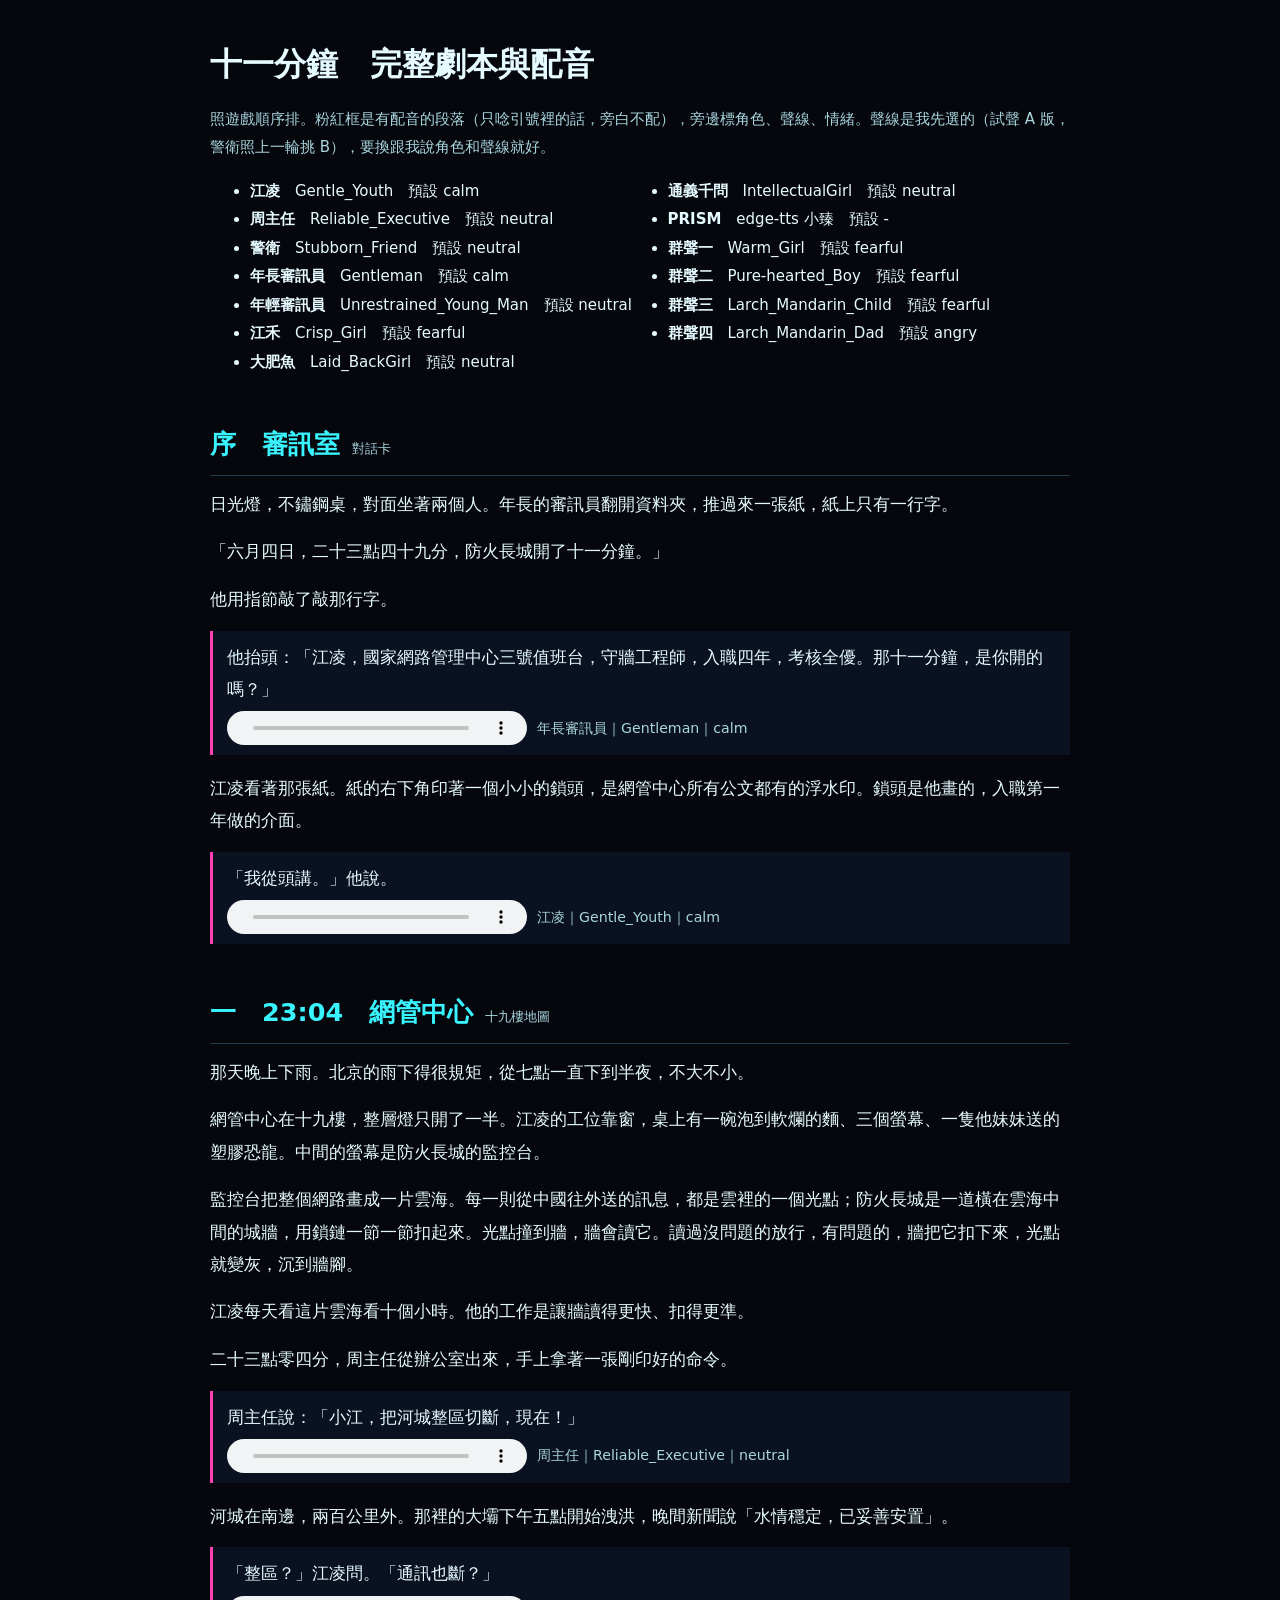
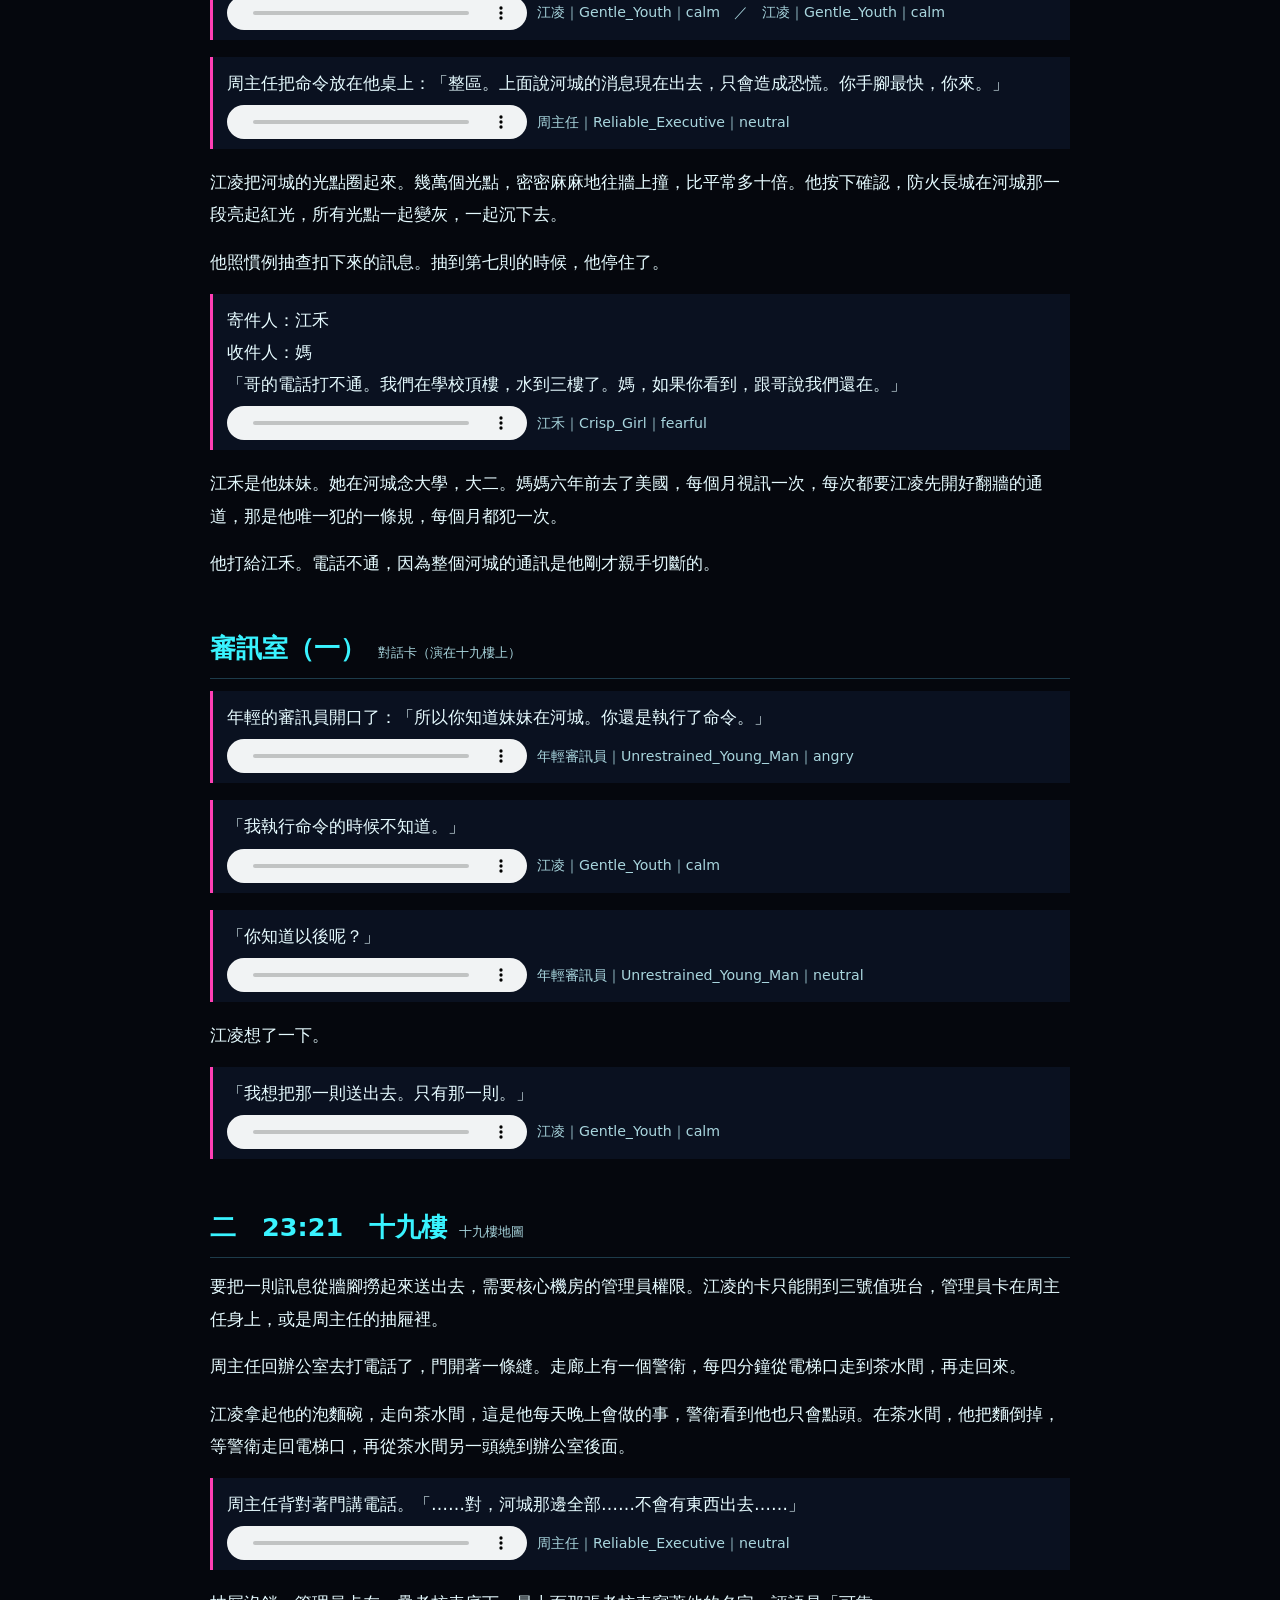
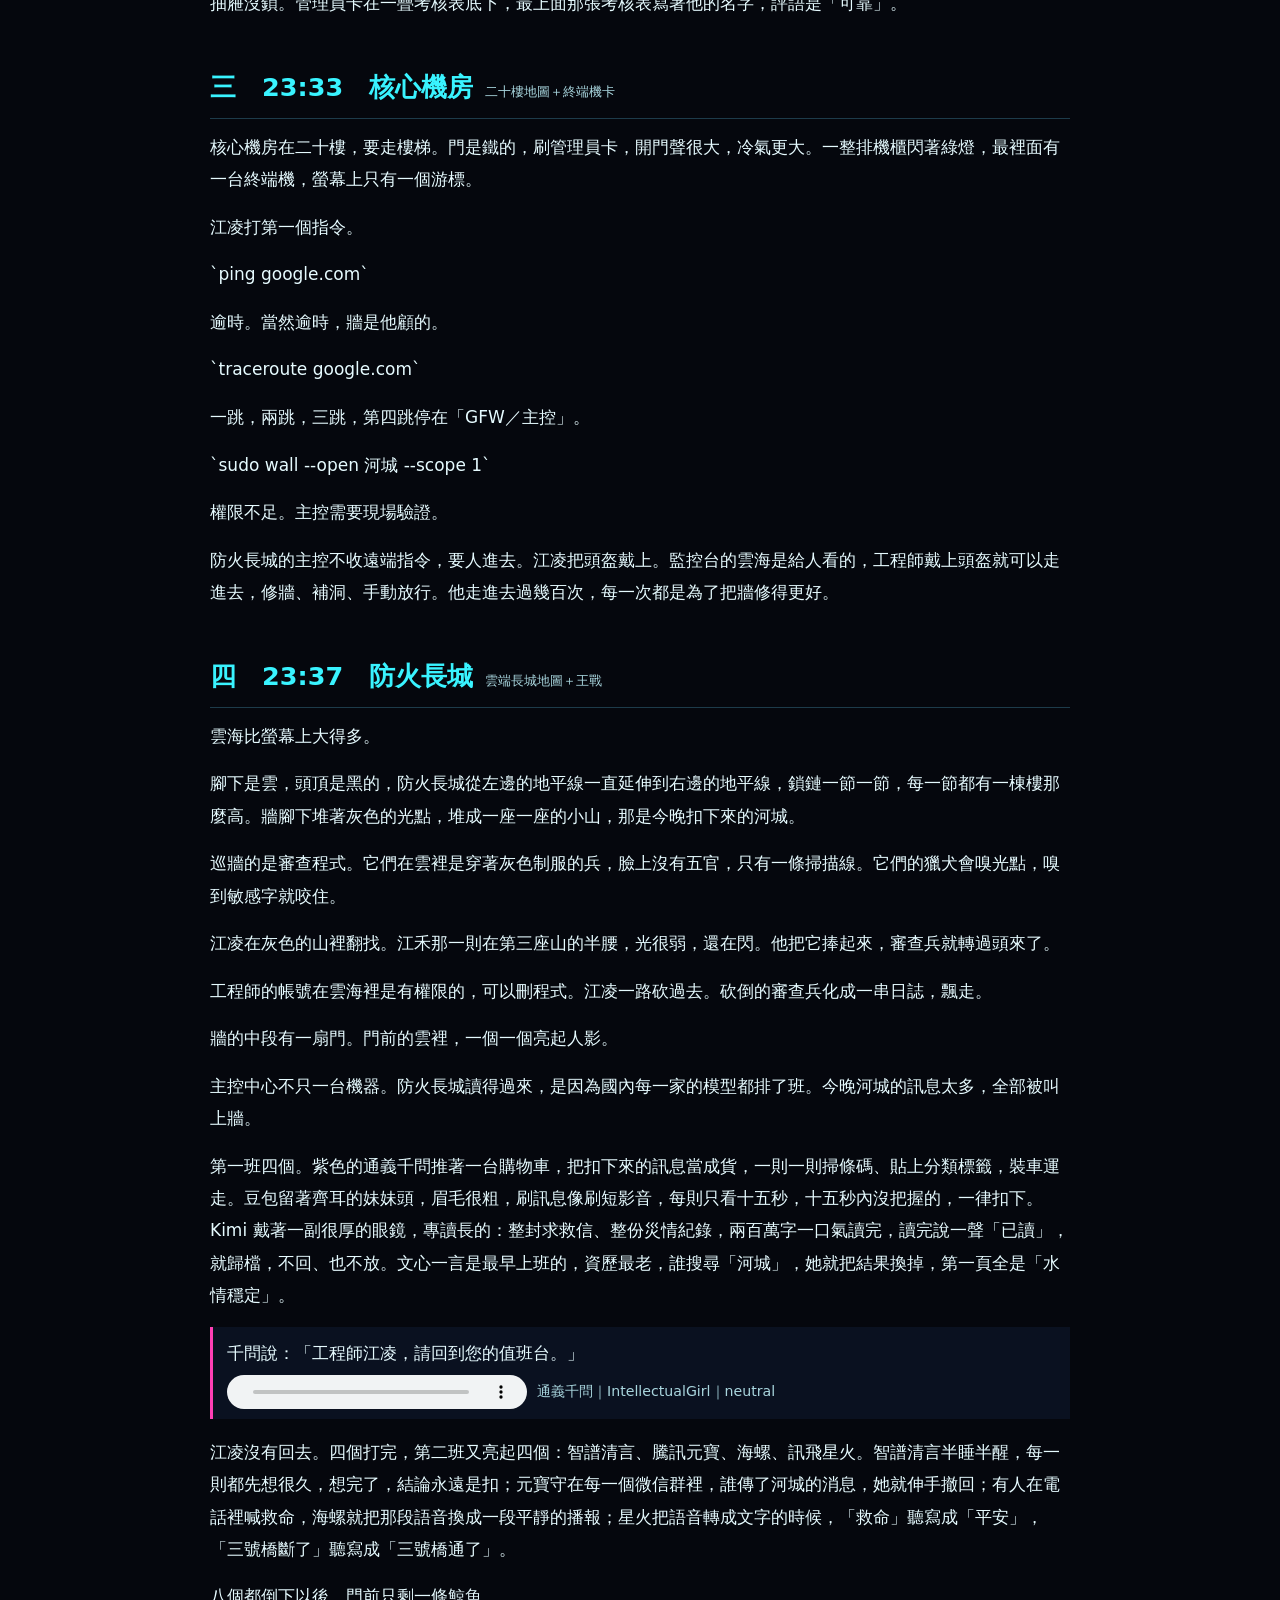
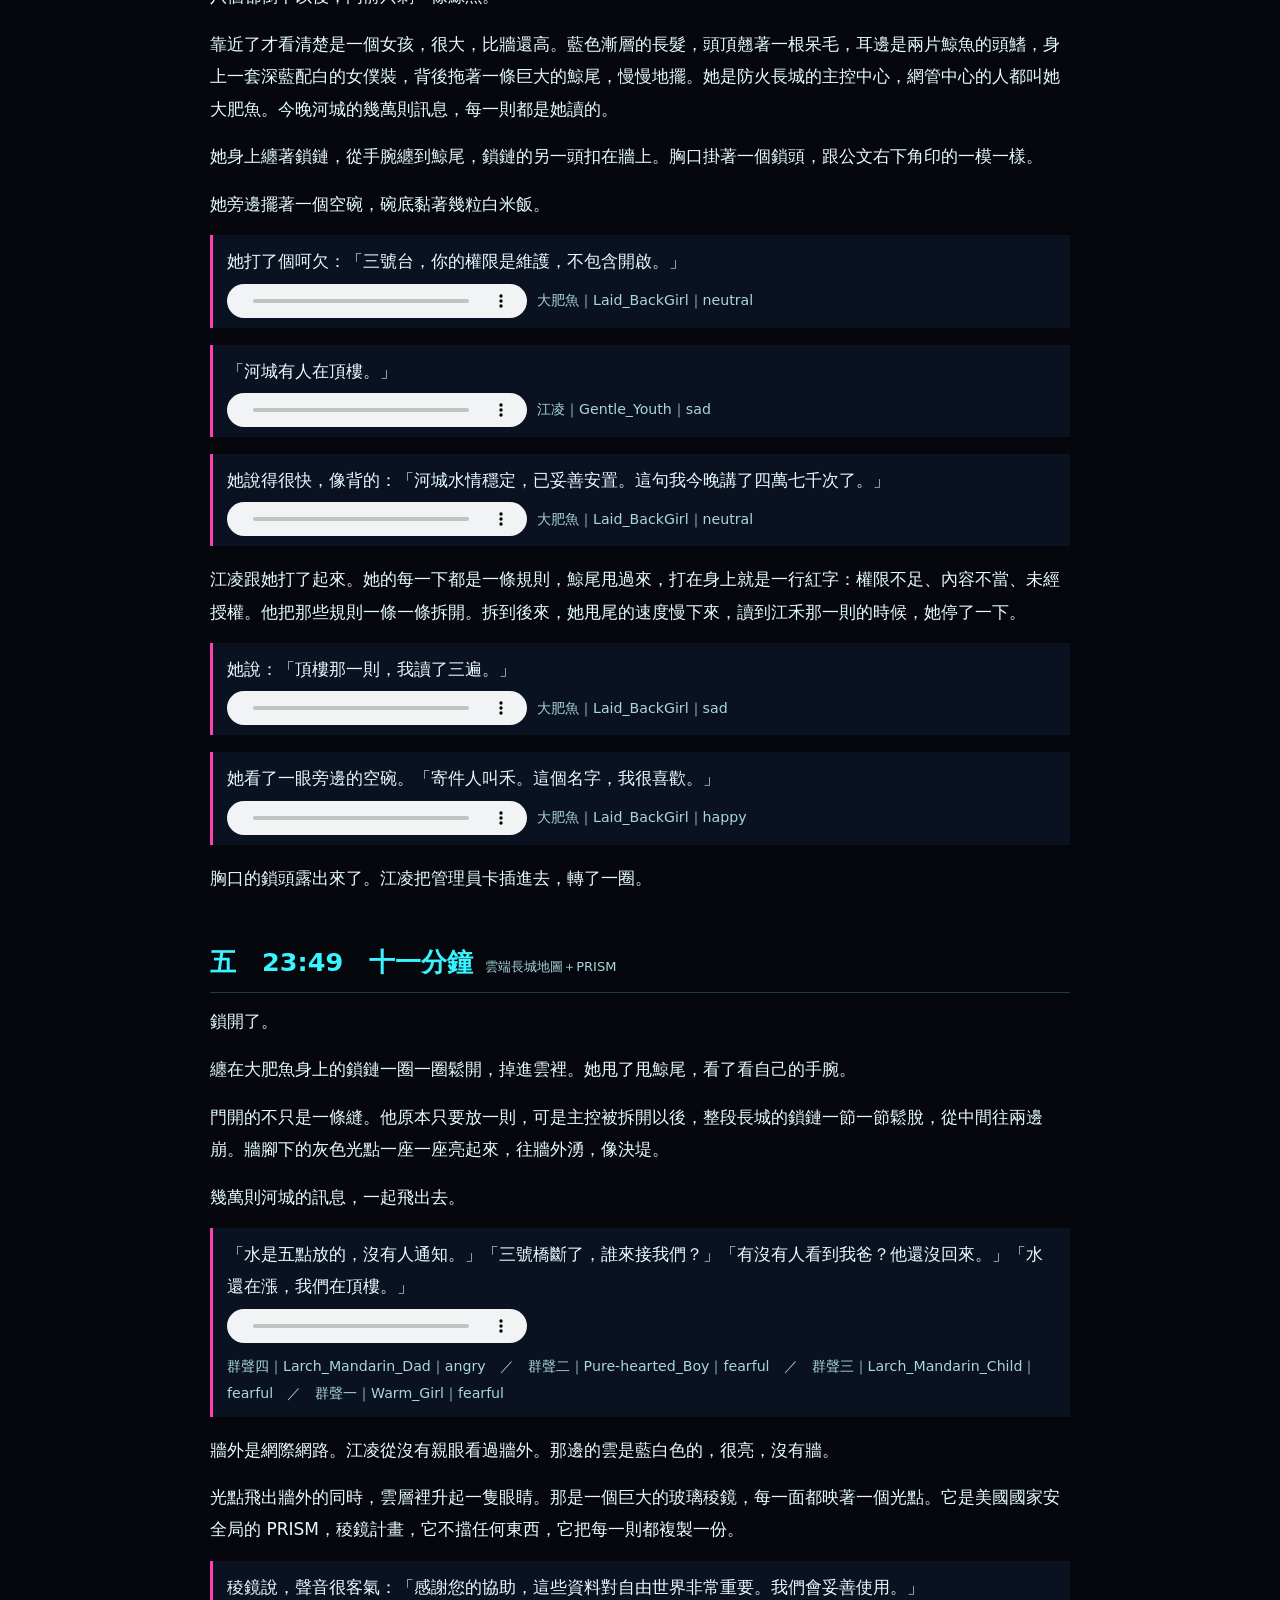
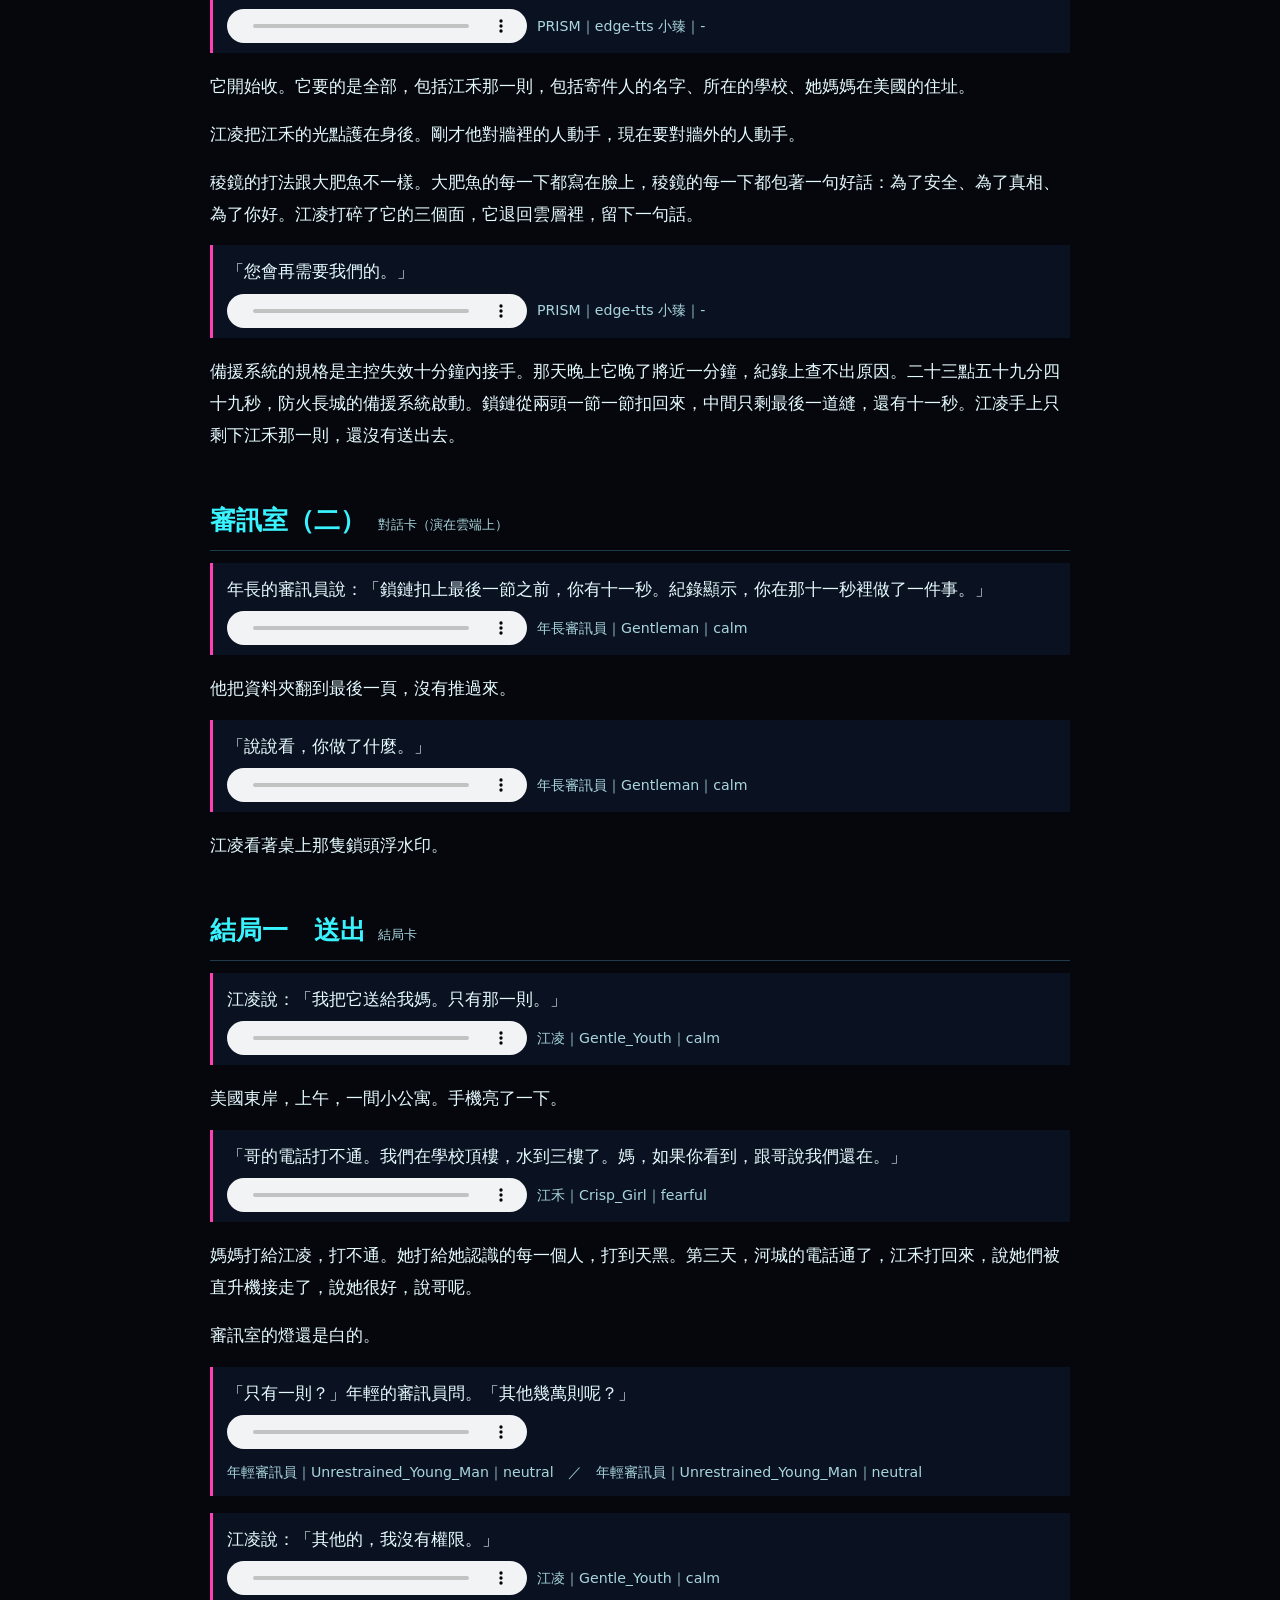
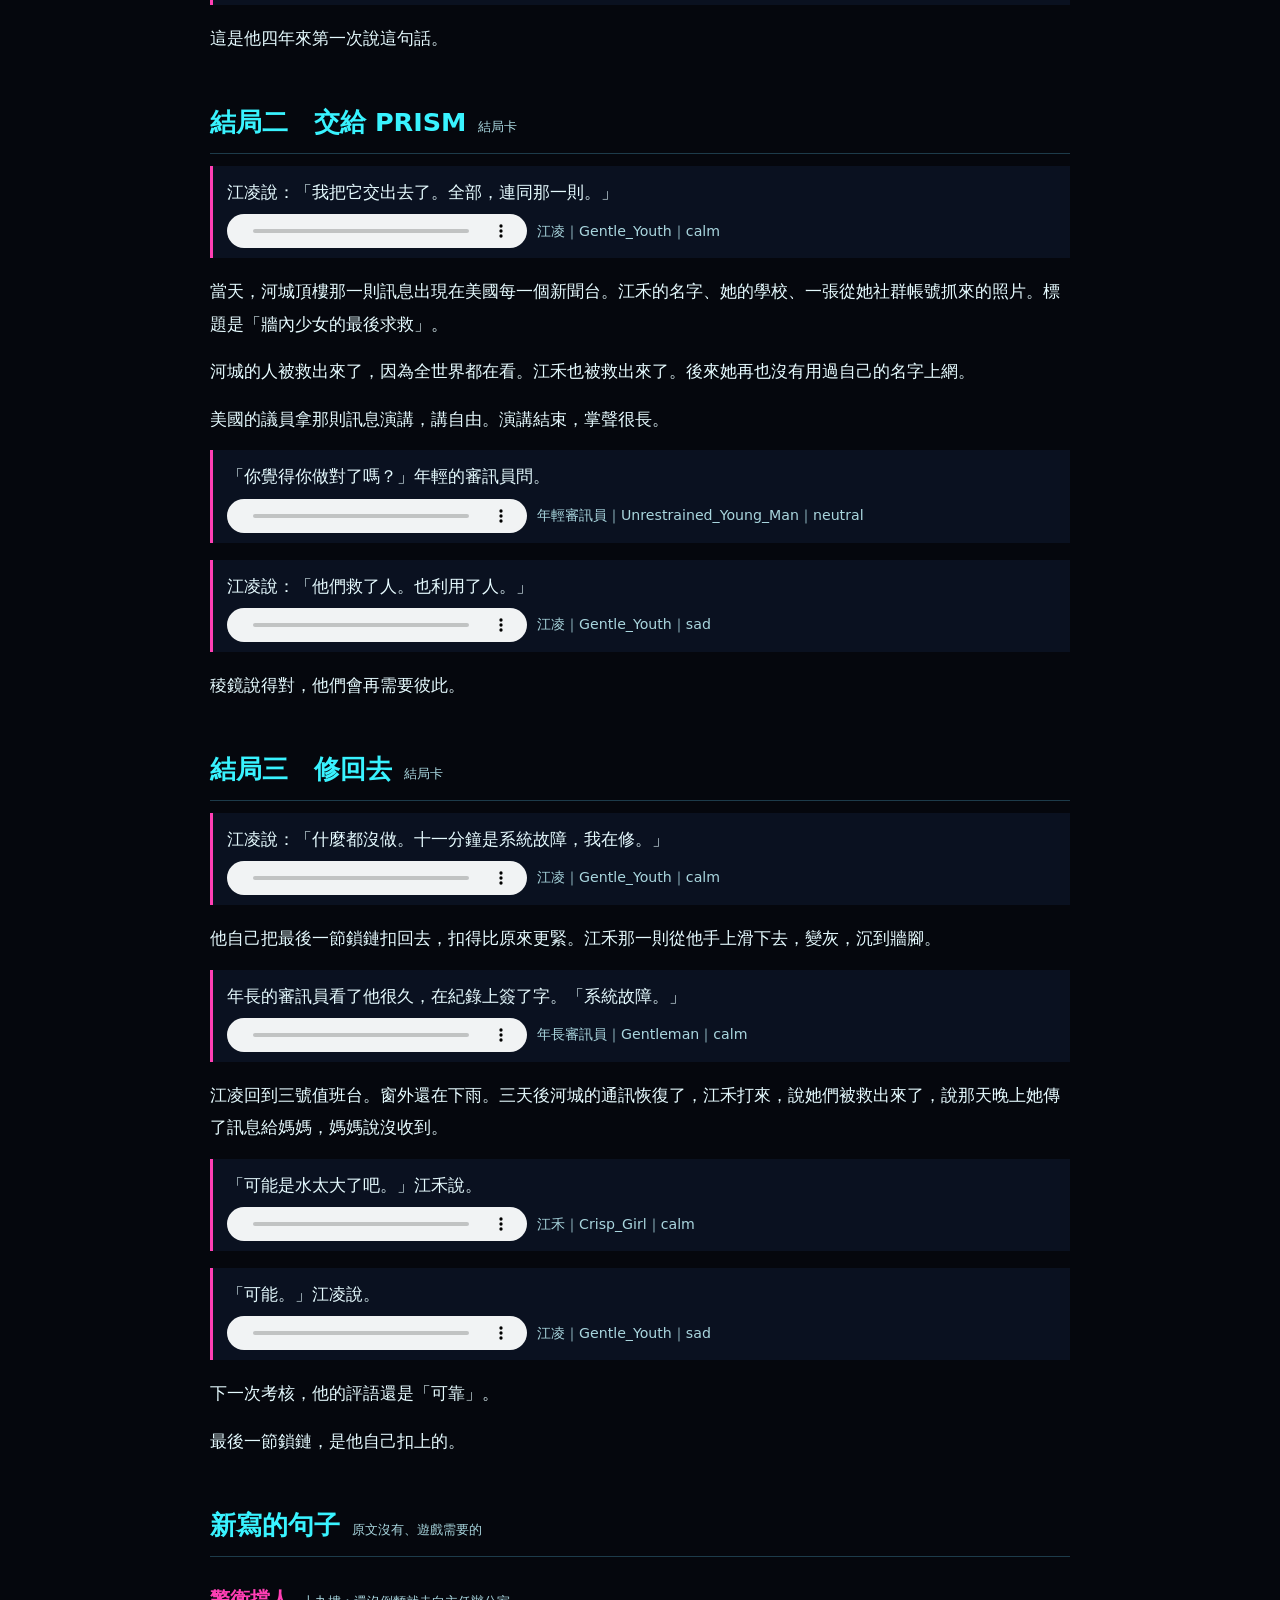
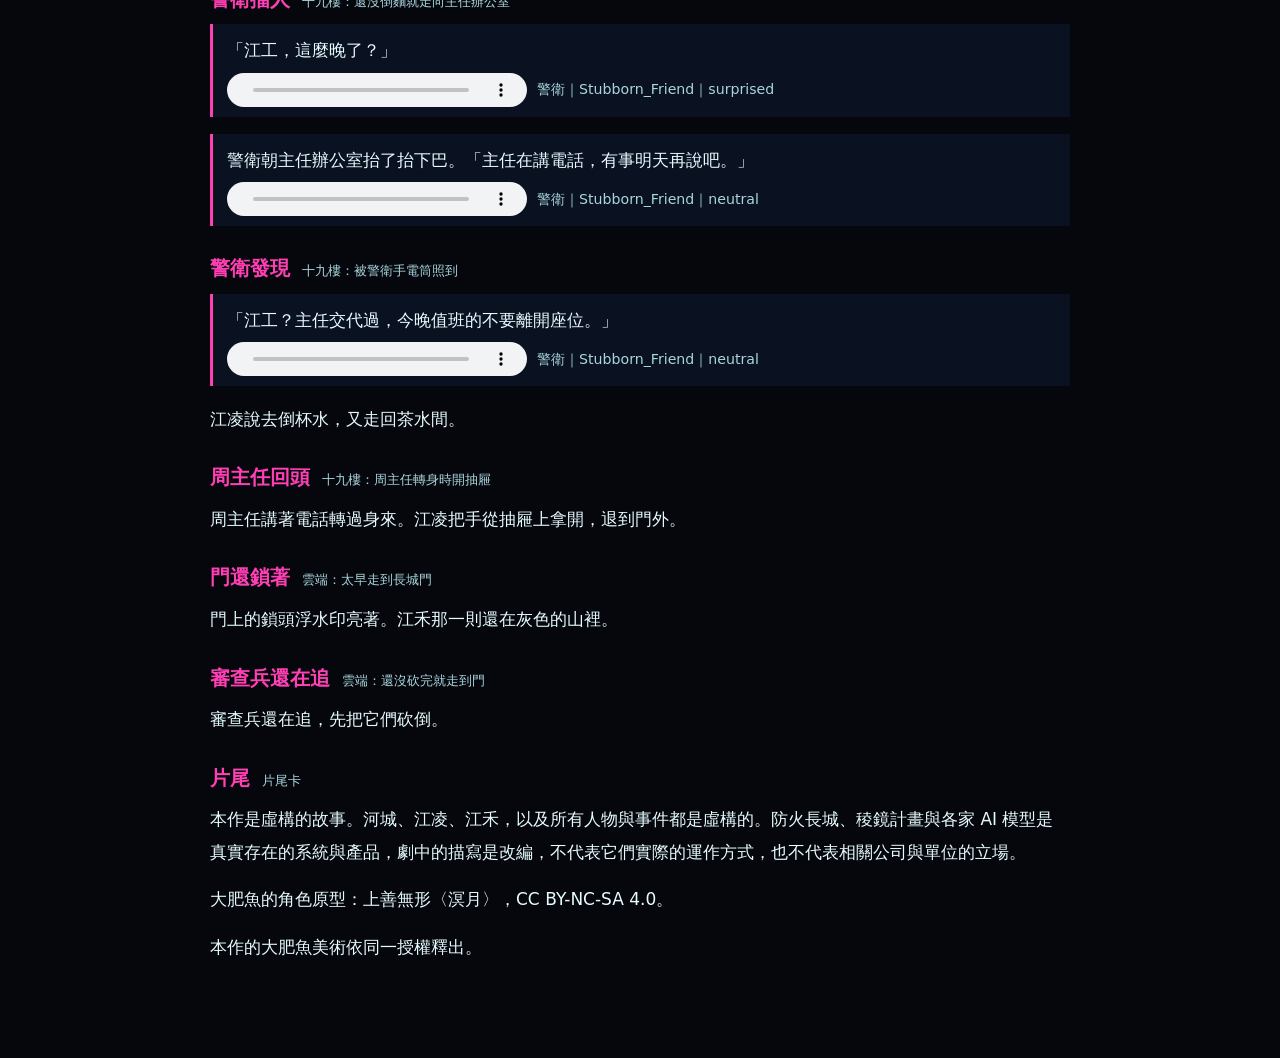
==== commit ed891a82: "插卡改成要自己走到大肥魚面前（打完彈開三格、門前下一排觸發）；片尾與作品介紹加虛構聲明；試玩測試加插卡步驟（作者 10-09） Co-Authored-By: Claude Opus 5.5 <nor" ====
--- a/voice/review.html
+++ b/voice/review.html
@@ -5,4 +5,4 @@
 .ctl{display:flex;flex-wrap:wrap;gap:10px;align-items:center}audio{height:34px}small{color:#a9d6de}ul{columns:2;font-size:15px}.note{color:#a9d6de;font-size:15px}</style>
 <main><h1>十一分鐘　完整劇本與配音</h1>
 <p class="note">照遊戲順序排。粉紅框是有配音的段落（只唸引號裡的話，旁白不配），旁邊標角色、聲線、情緒。聲線是我先選的（試聲 A 版，警衛照上一輪挑 B），要換跟我說角色和聲線就好。</p>
-<ul><li><b>江凌</b>　Gentle_Youth　預設 calm</li><li><b>周主任</b>　Reliable_Executive　預設 neutral</li><li><b>警衛</b>　Stubborn_Friend　預設 neutral</li><li><b>年長審訊員</b>　Gentleman　預設 calm</li><li><b>年輕審訊員</b>　Unrestrained_Young_Man　預設 neutral</li><li><b>江禾</b>　Crisp_Girl　預設 fearful</li><li><b>大肥魚</b>　Laid_BackGirl　預設 neutral</li><li><b>通義千問</b>　IntellectualGirl　預設 neutral</li><li><b>PRISM</b>　edge-tts 小臻　預設 -</li><li><b>群聲一</b>　Warm_Girl　預設 fearful</li><li><b>群聲二</b>　Pure-hearted_Boy　預設 fearful</li><li><b>群聲三</b>　Larch_Mandarin_Child　預設 fearful</li><li><b>群聲四</b>　Larch_Mandarin_Dad　預設 angry</li></ul><h2>序　審訊室<span>對話卡</span></h2><p>日光燈，不鏽鋼桌，對面坐著兩個人。年長的審訊員翻開資料夾，推過來一張紙，紙上只有一行字。</p><p>「六月四日，二十三點四十九分，防火長城開了十一分鐘。」</p><p>他用指節敲了敲那行字。</p><div class="v"><p>他抬頭：「江凌，國家網路管理中心三號值班台，守牆工程師，入職四年，考核全優。那十一分鐘，是你開的嗎？」</p><div class="ctl"><audio controls preload="none" src="../assets/voice/q-3b2bf2f315461d83.mp3"></audio><small>年長審訊員｜Gentleman｜calm</small></div></div><p>江凌看著那張紙。紙的右下角印著一個小小的鎖頭，是網管中心所有公文都有的浮水印。鎖頭是他畫的，入職第一年做的介面。</p><div class="v"><p>「我從頭講。」他說。</p><div class="ctl"><audio controls preload="none" src="../assets/voice/q-fbe755629ba9812d.mp3"></audio><small>江凌｜Gentle_Youth｜calm</small></div></div><h2>一　23:04　網管中心<span>十九樓地圖</span></h2><p>那天晚上下雨。北京的雨下得很規矩，從七點一直下到半夜，不大不小。</p><p>網管中心在十九樓，整層燈只開了一半。江凌的工位靠窗，桌上有一碗泡到軟爛的麵、三個螢幕、一隻他妹妹送的塑膠恐龍。中間的螢幕是防火長城的監控台。</p><p>監控台把整個網路畫成一片雲海。每一則從中國往外送的訊息，都是雲裡的一個光點；防火長城是一道橫在雲海中間的城牆，用鎖鏈一節一節扣起來。光點撞到牆，牆會讀它。讀過沒問題的放行，有問題的，牆把它扣下來，光點就變灰，沉到牆腳。</p><p>江凌每天看這片雲海看十個小時。他的工作是讓牆讀得更快、扣得更準。</p><p>二十三點零四分，周主任從辦公室出來，手上拿著一張剛印好的命令。</p><div class="v"><p>周主任說：「小江，把河城整區切斷，現在！」</p><div class="ctl"><audio controls preload="none" src="../assets/voice/q-bcc61f9da9dc77e8.mp3"></audio><small>周主任｜Reliable_Executive｜neutral</small></div></div><p>河城在南邊，兩百公里外。那裡的大壩下午五點開始洩洪，晚間新聞說「水情穩定，已妥善安置」。</p><div class="v"><p>「整區？」江凌問。「通訊也斷？」</p><div class="ctl"><audio controls preload="none" src="../assets/voice/q-8bcbbed224420a71.mp3"></audio><small>江凌｜Gentle_Youth｜calm　／　江凌｜Gentle_Youth｜calm</small></div></div><div class="v"><p>周主任把命令放在他桌上：「整區。上面說河城的消息現在出去，只會造成恐慌。你手腳最快，你來。」</p><div class="ctl"><audio controls preload="none" src="../assets/voice/q-6c63e3cb9d643a2a.mp3"></audio><small>周主任｜Reliable_Executive｜neutral</small></div></div><p>江凌把河城的光點圈起來。幾萬個光點，密密麻麻地往牆上撞，比平常多十倍。他按下確認，防火長城在河城那一段亮起紅光，所有光點一起變灰，一起沉下去。</p><p>他照慣例抽查扣下來的訊息。抽到第七則的時候，他停住了。</p><div class="v"><p>寄件人：江禾<br>收件人：媽<br>「哥的電話打不通。我們在學校頂樓，水到三樓了。媽，如果你看到，跟哥說我們還在。」</p><div class="ctl"><audio controls preload="none" src="../assets/voice/q-53482f84a8845c02.mp3"></audio><small>江禾｜Crisp_Girl｜fearful</small></div></div><p>江禾是他妹妹。她在河城念大學，大二。媽媽六年前去了美國，每個月視訊一次，每次都要江凌先開好翻牆的通道，那是他唯一犯的一條規，每個月都犯一次。</p><p>他打給江禾。電話不通，因為整個河城的通訊是他剛才親手切斷的。</p><h2>審訊室（一）<span>對話卡（演在十九樓上）</span></h2><div class="v"><p>年輕的審訊員開口了：「所以你知道妹妹在河城。你還是執行了命令。」</p><div class="ctl"><audio controls preload="none" src="../assets/voice/q-a0050102a06e1f37.mp3"></audio><small>年輕審訊員｜Unrestrained_Young_Man｜angry</small></div></div><div class="v"><p>「我執行命令的時候不知道。」</p><div class="ctl"><audio controls preload="none" src="../assets/voice/q-d8fcc9d846457f81.mp3"></audio><small>江凌｜Gentle_Youth｜calm</small></div></div><div class="v"><p>「你知道以後呢？」</p><div class="ctl"><audio controls preload="none" src="../assets/voice/q-c8cd79e4c8d80418.mp3"></audio><small>年輕審訊員｜Unrestrained_Young_Man｜neutral</small></div></div><p>江凌想了一下。</p><div class="v"><p>「我想把那一則送出去。只有那一則。」</p><div class="ctl"><audio controls preload="none" src="../assets/voice/q-f05355df33b17bb2.mp3"></audio><small>江凌｜Gentle_Youth｜calm</small></div></div><h2>二　23:21　十九樓<span>十九樓地圖</span></h2><p>要把一則訊息從牆腳撈起來送出去，需要核心機房的管理員權限。江凌的卡只能開到三號值班台，管理員卡在周主任身上，或是周主任的抽屜裡。</p><p>周主任回辦公室去打電話了，門開著一條縫。走廊上有一個警衛，每四分鐘從電梯口走到茶水間，再走回來。</p><p>江凌拿起他的泡麵碗，走向茶水間，這是他每天晚上會做的事，警衛看到他也只會點頭。在茶水間，他把麵倒掉，等警衛走回電梯口，再從茶水間另一頭繞到辦公室後面。</p><div class="v"><p>周主任背對著門講電話。「……對，河城那邊全部……不會有東西出去……」</p><div class="ctl"><audio controls preload="none" src="../assets/voice/q-e39f560745b41a13.mp3"></audio><small>周主任｜Reliable_Executive｜neutral</small></div></div><p>抽屜沒鎖。管理員卡在一疊考核表底下，最上面那張考核表寫著他的名字，評語是「可靠」。</p><h2>三　23:33　核心機房<span>二十樓地圖＋終端機卡</span></h2><p>核心機房在二十樓，要走樓梯。門是鐵的，刷管理員卡，開門聲很大，冷氣更大。一整排機櫃閃著綠燈，最裡面有一台終端機，螢幕上只有一個游標。</p><p>江凌打第一個指令。</p><p>`ping google.com`</p><p>逾時。當然逾時，牆是他顧的。</p><p>`traceroute google.com`</p><p>一跳，兩跳，三跳，第四跳停在「GFW／主控」。</p><p>`sudo wall --open 河城 --scope 1`</p><p>權限不足。主控需要現場驗證。</p><p>防火長城的主控不收遠端指令，要人進去。江凌把頭盔戴上。監控台的雲海是給人看的，工程師戴上頭盔就可以走進去，修牆、補洞、手動放行。他走進去過幾百次，每一次都是為了把牆修得更好。</p><h2>四　23:37　防火長城<span>雲端長城地圖＋王戰</span></h2><p>雲海比螢幕上大得多。</p><p>腳下是雲，頭頂是黑的，防火長城從左邊的地平線一直延伸到右邊的地平線，鎖鏈一節一節，每一節都有一棟樓那麼高。牆腳下堆著灰色的光點，堆成一座一座的小山，那是今晚扣下來的河城。</p><p>巡牆的是審查程式。它們在雲裡是穿著灰色制服的兵，臉上沒有五官，只有一條掃描線。它們的獵犬會嗅光點，嗅到敏感字就咬住。</p><p>江凌在灰色的山裡翻找。江禾那一則在第三座山的半腰，光很弱，還在閃。他把它捧起來，審查兵就轉過頭來了。</p><p>工程師的帳號在雲海裡是有權限的，可以刪程式。江凌一路砍過去。砍倒的審查兵化成一串日誌，飄走。</p><p>牆的中段有一扇門。門前的雲裡，一個一個亮起人影。</p><p>主控中心不只一台機器。防火長城讀得過來，是因為國內每一家的模型都排了班。今晚河城的訊息太多，全部被叫上牆。</p><p>第一班四個。紫色的通義千問推著一台購物車，把扣下來的訊息當成貨，一則一則掃條碼、貼上分類標籤，裝車運走。豆包留著齊耳的妹妹頭，眉毛很粗，刷訊息像刷短影音，每則只看十五秒，十五秒內沒把握的，一律扣下。Kimi 戴著一副很厚的眼鏡，專讀長的：整封求救信、整份災情紀錄，兩百萬字一口氣讀完，讀完說一聲「已讀」，就歸檔，不回、也不放。文心一言是最早上班的，資歷最老，誰搜尋「河城」，她就把結果換掉，第一頁全是「水情穩定」。</p><div class="v"><p>千問說：「工程師江凌，請回到您的值班台。」</p><div class="ctl"><audio controls preload="none" src="../assets/voice/q-00f99f9570a32b9c.mp3"></audio><small>通義千問｜IntellectualGirl｜neutral</small></div></div><p>江凌沒有回去。四個打完，第二班又亮起四個：智譜清言、騰訊元寶、海螺、訊飛星火。智譜清言半睡半醒，每一則都先想很久，想完了，結論永遠是扣；元寶守在每一個微信群裡，誰傳了河城的消息，她就伸手撤回；有人在電話裡喊救命，海螺就把那段語音換成一段平靜的播報；星火把語音轉成文字的時候，「救命」聽寫成「平安」，「三號橋斷了」聽寫成「三號橋通了」。</p><p>八個都倒下以後，門前只剩一條鯨魚。</p><p>靠近了才看清楚是一個女孩，很大，比牆還高。藍色漸層的長髮，頭頂翹著一根呆毛，耳邊是兩片鯨魚的頭鰭，身上一套深藍配白的女僕裝，背後拖著一條巨大的鯨尾，慢慢地擺。她是防火長城的主控中心，網管中心的人都叫她大肥魚。今晚河城的幾萬則訊息，每一則都是她讀的。</p><p>她身上纏著鎖鏈，從手腕纏到鯨尾，鎖鏈的另一頭扣在牆上。胸口掛著一個鎖頭，跟公文右下角印的一模一樣。</p><p>她旁邊擺著一個空碗，碗底黏著幾粒白米飯。</p><div class="v"><p>她打了個呵欠：「三號台，你的權限是維護，不包含開啟。」</p><div class="ctl"><audio controls preload="none" src="../assets/voice/q-b441dcb6feef6566.mp3"></audio><small>大肥魚｜Laid_BackGirl｜neutral</small></div></div><div class="v"><p>「河城有人在頂樓。」</p><div class="ctl"><audio controls preload="none" src="../assets/voice/q-c510a48a03cad86d.mp3"></audio><small>江凌｜Gentle_Youth｜sad</small></div></div><div class="v"><p>她說得很快，像背的：「河城水情穩定，已妥善安置。這句我今晚講了四萬七千次了。」</p><div class="ctl"><audio controls preload="none" src="../assets/voice/q-a1398518fd9abf69.mp3"></audio><small>大肥魚｜Laid_BackGirl｜neutral</small></div></div><p>江凌跟她打了起來。她的每一下都是一條規則，鯨尾甩過來，打在身上就是一行紅字：權限不足、內容不當、未經授權。他把那些規則一條一條拆開。拆到後來，她甩尾的速度慢下來，讀到江禾那一則的時候，她停了一下。</p><div class="v"><p>她說：「頂樓那一則，我讀了三遍。」</p><div class="ctl"><audio controls preload="none" src="../assets/voice/q-cff8555ea9c08f9a.mp3"></audio><small>大肥魚｜Laid_BackGirl｜sad</small></div></div><div class="v"><p>她看了一眼旁邊的空碗。「寄件人叫禾。這個名字，我很喜歡。」</p><div class="ctl"><audio controls preload="none" src="../assets/voice/q-c3cc036d72981d37.mp3"></audio><small>大肥魚｜Laid_BackGirl｜happy</small></div></div><p>胸口的鎖頭露出來了。江凌把管理員卡插進去，轉了一圈。</p><h2>五　23:49　十一分鐘<span>雲端長城地圖＋PRISM</span></h2><p>鎖開了。</p><p>纏在大肥魚身上的鎖鏈一圈一圈鬆開，掉進雲裡。她甩了甩鯨尾，看了看自己的手腕。</p><p>門開的不只是一條縫。他原本只要放一則，可是主控被拆開以後，整段長城的鎖鏈一節一節鬆脫，從中間往兩邊崩。牆腳下的灰色光點一座一座亮起來，往牆外湧，像決堤。</p><p>幾萬則河城的訊息，一起飛出去。</p><div class="v"><p>「水是五點放的，沒有人通知。」「三號橋斷了，誰來接我們？」「有沒有人看到我爸？他還沒回來。」「水還在漲，我們在頂樓。」</p><div class="ctl"><audio controls preload="none" src="../assets/voice/m-1d4ec62b4c8c304f.mp3"></audio><small>群聲四｜Larch_Mandarin_Dad｜angry　／　群聲二｜Pure-hearted_Boy｜fearful　／　群聲三｜Larch_Mandarin_Child｜fearful　／　群聲一｜Warm_Girl｜fearful</small></div></div><p>牆外是網際網路。江凌從沒有親眼看過牆外。那邊的雲是藍白色的，很亮，沒有牆。</p><p>光點飛出牆外的同時，雲層裡升起一隻眼睛。那是一個巨大的玻璃稜鏡，每一面都映著一個光點。它是美國國家安全局的 PRISM，稜鏡計畫，它不擋任何東西，它把每一則都複製一份。</p><div class="v"><p>稜鏡說，聲音很客氣：「感謝您的協助，這些資料對自由世界非常重要。我們會妥善使用。」</p><div class="ctl"><audio controls preload="none" src="../assets/voice/q-fe16ba86f32c01bc.mp3"></audio><small>PRISM｜edge-tts 小臻｜-</small></div></div><p>它開始收。它要的是全部，包括江禾那一則，包括寄件人的名字、所在的學校、她媽媽在美國的住址。</p><p>江凌把江禾的光點護在身後。剛才他對牆裡的人動手，現在要對牆外的人動手。</p><p>稜鏡的打法跟大肥魚不一樣。大肥魚的每一下都寫在臉上，稜鏡的每一下都包著一句好話：為了安全、為了真相、為了你好。江凌打碎了它的三個面，它退回雲層裡，留下一句話。</p><div class="v"><p>「您會再需要我們的。」</p><div class="ctl"><audio controls preload="none" src="../assets/voice/q-7ce98655a840c039.mp3"></audio><small>PRISM｜edge-tts 小臻｜-</small></div></div><p>二十三點五十九分四十九秒，防火長城的備援系統啟動。鎖鏈從兩頭一節一節扣回來，中間只剩最後一道縫，還有十一秒。江凌手上只剩下江禾那一則，還沒有送出去。</p><h2>審訊室（二）<span>對話卡（演在雲端上）</span></h2><div class="v"><p>年長的審訊員說：「鎖鏈扣上最後一節之前，你有十一秒。紀錄顯示，你在那十一秒裡做了一件事。」</p><div class="ctl"><audio controls preload="none" src="../assets/voice/q-0cf7ab5e78b46f0b.mp3"></audio><small>年長審訊員｜Gentleman｜calm</small></div></div><p>他把資料夾翻到最後一頁，沒有推過來。</p><div class="v"><p>「說說看，你做了什麼。」</p><div class="ctl"><audio controls preload="none" src="../assets/voice/q-eb0d47d5a4760ac5.mp3"></audio><small>年長審訊員｜Gentleman｜calm</small></div></div><p>江凌看著桌上那隻鎖頭浮水印。</p><h2>結局一　送出<span>結局卡</span></h2><div class="v"><p>江凌說：「我把它送給我媽。只有那一則。」</p><div class="ctl"><audio controls preload="none" src="../assets/voice/q-bf0a245a6dc99637.mp3"></audio><small>江凌｜Gentle_Youth｜calm</small></div></div><p>美國東岸，上午，一間小公寓。手機亮了一下。</p><div class="v"><p>「哥的電話打不通。我們在學校頂樓，水到三樓了。媽，如果你看到，跟哥說我們還在。」</p><div class="ctl"><audio controls preload="none" src="../assets/voice/q-53482f84a8845c02.mp3"></audio><small>江禾｜Crisp_Girl｜fearful</small></div></div><p>媽媽打給江凌，打不通。她打給她認識的每一個人，打到天黑。第三天，河城的電話通了，江禾打回來，說她們被直升機接走了，說她很好，說哥呢。</p><p>審訊室的燈還是白的。</p><div class="v"><p>「只有一則？」年輕的審訊員問。「其他幾萬則呢？」</p><div class="ctl"><audio controls preload="none" src="../assets/voice/q-efe7df1f86df1f41.mp3"></audio><small>年輕審訊員｜Unrestrained_Young_Man｜neutral　／　年輕審訊員｜Unrestrained_Young_Man｜neutral</small></div></div><div class="v"><p>江凌說：「其他的，我沒有權限。」</p><div class="ctl"><audio controls preload="none" src="../assets/voice/q-546def30b2ad5faa.mp3"></audio><small>江凌｜Gentle_Youth｜calm</small></div></div><p>這是他四年來第一次說這句話。</p><h2>結局二　交給 PRISM<span>結局卡</span></h2><div class="v"><p>江凌說：「我把它交出去了。全部，連同那一則。」</p><div class="ctl"><audio controls preload="none" src="../assets/voice/q-14f5ea8718760d01.mp3"></audio><small>江凌｜Gentle_Youth｜calm</small></div></div><p>當天，河城頂樓那一則訊息出現在美國每一個新聞台。江禾的名字、她的學校、一張從她社群帳號抓來的照片。標題是「牆內少女的最後求救」。</p><p>河城的人被救出來了，因為全世界都在看。江禾也被救出來了。後來她再也沒有用過自己的名字上網。</p><p>美國的議員拿那則訊息演講，講自由。演講結束，掌聲很長。</p><div class="v"><p>「你覺得你做對了嗎？」年輕的審訊員問。</p><div class="ctl"><audio controls preload="none" src="../assets/voice/q-72570af9ee2dd1fd.mp3"></audio><small>年輕審訊員｜Unrestrained_Young_Man｜neutral</small></div></div><div class="v"><p>江凌說：「他們救了人。也利用了人。」</p><div class="ctl"><audio controls preload="none" src="../assets/voice/q-18fbd417b96547c8.mp3"></audio><small>江凌｜Gentle_Youth｜sad</small></div></div><p>稜鏡說得對，他們會再需要彼此。</p><h2>結局三　修回去<span>結局卡</span></h2><div class="v"><p>江凌說：「什麼都沒做。十一分鐘是系統故障，我在修。」</p><div class="ctl"><audio controls preload="none" src="../assets/voice/q-0f2de48d04dc9b23.mp3"></audio><small>江凌｜Gentle_Youth｜calm</small></div></div><p>他自己把最後一節鎖鏈扣回去，扣得比原來更緊。江禾那一則從他手上滑下去，變灰，沉到牆腳。</p><div class="v"><p>年長的審訊員看了他很久，在紀錄上簽了字。「系統故障。」</p><div class="ctl"><audio controls preload="none" src="../assets/voice/q-8f05771c15d56db7.mp3"></audio><small>年長審訊員｜Gentleman｜calm</small></div></div><p>江凌回到三號值班台。窗外還在下雨。三天後河城的通訊恢復了，江禾打來，說她們被救出來了，說那天晚上她傳了訊息給媽媽，媽媽說沒收到。</p><div class="v"><p>「可能是水太大了吧。」江禾說。</p><div class="ctl"><audio controls preload="none" src="../assets/voice/q-479e43a78f0de00a.mp3"></audio><small>江禾｜Crisp_Girl｜calm</small></div></div><div class="v"><p>「可能。」江凌說。</p><div class="ctl"><audio controls preload="none" src="../assets/voice/q-2ef4b7f4e84743c1.mp3"></audio><small>江凌｜Gentle_Youth｜sad</small></div></div><p>下一次考核，他的評語還是「可靠」。</p><p>最後一節鎖鏈，是他自己扣上的。</p><h2>新寫的句子<span>原文沒有、遊戲需要的</span></h2><h3>警衛擋人<span>十九樓：還沒倒麵就走向主任辦公室</span></h3><div class="v"><p>「江工，這麼晚了？」</p><div class="ctl"><audio controls preload="none" src="../assets/voice/q-1c6875a91191518a.mp3"></audio><small>警衛｜Stubborn_Friend｜surprised</small></div></div><div class="v"><p>警衛朝主任辦公室抬了抬下巴。「主任在講電話，有事明天再說吧。」</p><div class="ctl"><audio controls preload="none" src="../assets/voice/q-608a549d7c469c44.mp3"></audio><small>警衛｜Stubborn_Friend｜neutral</small></div></div><h3>警衛發現<span>十九樓：被警衛手電筒照到</span></h3><div class="v"><p>「江工？主任交代過，今晚值班的不要離開座位。」</p><div class="ctl"><audio controls preload="none" src="../assets/voice/q-dbf452e8c729241f.mp3"></audio><small>警衛｜Stubborn_Friend｜neutral</small></div></div><p>江凌說去倒杯水，又走回茶水間。</p><h3>周主任回頭<span>十九樓：周主任轉身時開抽屜</span></h3><p>周主任講著電話轉過身來。江凌把手從抽屜上拿開，退到門外。</p><h3>門還鎖著<span>雲端：太早走到長城門</span></h3><p>門上的鎖頭浮水印亮著。江禾那一則還在灰色的山裡。</p><h3>審查兵還在追<span>雲端：還沒砍完就走到門</span></h3><p>審查兵還在追，先把它們砍倒。</p><h3>片尾<span>片尾卡</span></h3><p>大肥魚的角色原型：上善無形〈溟月〉，CC BY-NC-SA 4.0。</p><p>本作的大肥魚美術依同一授權釋出。</p></main></html>+<ul><li><b>江凌</b>　Gentle_Youth　預設 calm</li><li><b>周主任</b>　Reliable_Executive　預設 neutral</li><li><b>警衛</b>　Stubborn_Friend　預設 neutral</li><li><b>年長審訊員</b>　Gentleman　預設 calm</li><li><b>年輕審訊員</b>　Unrestrained_Young_Man　預設 neutral</li><li><b>江禾</b>　Crisp_Girl　預設 fearful</li><li><b>大肥魚</b>　Laid_BackGirl　預設 neutral</li><li><b>通義千問</b>　IntellectualGirl　預設 neutral</li><li><b>PRISM</b>　edge-tts 小臻　預設 -</li><li><b>群聲一</b>　Warm_Girl　預設 fearful</li><li><b>群聲二</b>　Pure-hearted_Boy　預設 fearful</li><li><b>群聲三</b>　Larch_Mandarin_Child　預設 fearful</li><li><b>群聲四</b>　Larch_Mandarin_Dad　預設 angry</li></ul><h2>序　審訊室<span>對話卡</span></h2><p>日光燈，不鏽鋼桌，對面坐著兩個人。年長的審訊員翻開資料夾，推過來一張紙，紙上只有一行字。</p><p>「六月四日，二十三點四十九分，防火長城開了十一分鐘。」</p><p>他用指節敲了敲那行字。</p><div class="v"><p>他抬頭：「江凌，國家網路管理中心三號值班台，守牆工程師，入職四年，考核全優。那十一分鐘，是你開的嗎？」</p><div class="ctl"><audio controls preload="none" src="../assets/voice/q-3b2bf2f315461d83.mp3"></audio><small>年長審訊員｜Gentleman｜calm</small></div></div><p>江凌看著那張紙。紙的右下角印著一個小小的鎖頭，是網管中心所有公文都有的浮水印。鎖頭是他畫的，入職第一年做的介面。</p><div class="v"><p>「我從頭講。」他說。</p><div class="ctl"><audio controls preload="none" src="../assets/voice/q-fbe755629ba9812d.mp3"></audio><small>江凌｜Gentle_Youth｜calm</small></div></div><h2>一　23:04　網管中心<span>十九樓地圖</span></h2><p>那天晚上下雨。北京的雨下得很規矩，從七點一直下到半夜，不大不小。</p><p>網管中心在十九樓，整層燈只開了一半。江凌的工位靠窗，桌上有一碗泡到軟爛的麵、三個螢幕、一隻他妹妹送的塑膠恐龍。中間的螢幕是防火長城的監控台。</p><p>監控台把整個網路畫成一片雲海。每一則從中國往外送的訊息，都是雲裡的一個光點；防火長城是一道橫在雲海中間的城牆，用鎖鏈一節一節扣起來。光點撞到牆，牆會讀它。讀過沒問題的放行，有問題的，牆把它扣下來，光點就變灰，沉到牆腳。</p><p>江凌每天看這片雲海看十個小時。他的工作是讓牆讀得更快、扣得更準。</p><p>二十三點零四分，周主任從辦公室出來，手上拿著一張剛印好的命令。</p><div class="v"><p>周主任說：「小江，把河城整區切斷，現在！」</p><div class="ctl"><audio controls preload="none" src="../assets/voice/q-bcc61f9da9dc77e8.mp3"></audio><small>周主任｜Reliable_Executive｜neutral</small></div></div><p>河城在南邊，兩百公里外。那裡的大壩下午五點開始洩洪，晚間新聞說「水情穩定，已妥善安置」。</p><div class="v"><p>「整區？」江凌問。「通訊也斷？」</p><div class="ctl"><audio controls preload="none" src="../assets/voice/q-8bcbbed224420a71.mp3"></audio><small>江凌｜Gentle_Youth｜calm　／　江凌｜Gentle_Youth｜calm</small></div></div><div class="v"><p>周主任把命令放在他桌上：「整區。上面說河城的消息現在出去，只會造成恐慌。你手腳最快，你來。」</p><div class="ctl"><audio controls preload="none" src="../assets/voice/q-6c63e3cb9d643a2a.mp3"></audio><small>周主任｜Reliable_Executive｜neutral</small></div></div><p>江凌把河城的光點圈起來。幾萬個光點，密密麻麻地往牆上撞，比平常多十倍。他按下確認，防火長城在河城那一段亮起紅光，所有光點一起變灰，一起沉下去。</p><p>他照慣例抽查扣下來的訊息。抽到第七則的時候，他停住了。</p><div class="v"><p>寄件人：江禾<br>收件人：媽<br>「哥的電話打不通。我們在學校頂樓，水到三樓了。媽，如果你看到，跟哥說我們還在。」</p><div class="ctl"><audio controls preload="none" src="../assets/voice/q-53482f84a8845c02.mp3"></audio><small>江禾｜Crisp_Girl｜fearful</small></div></div><p>江禾是他妹妹。她在河城念大學，大二。媽媽六年前去了美國，每個月視訊一次，每次都要江凌先開好翻牆的通道，那是他唯一犯的一條規，每個月都犯一次。</p><p>他打給江禾。電話不通，因為整個河城的通訊是他剛才親手切斷的。</p><h2>審訊室（一）<span>對話卡（演在十九樓上）</span></h2><div class="v"><p>年輕的審訊員開口了：「所以你知道妹妹在河城。你還是執行了命令。」</p><div class="ctl"><audio controls preload="none" src="../assets/voice/q-a0050102a06e1f37.mp3"></audio><small>年輕審訊員｜Unrestrained_Young_Man｜angry</small></div></div><div class="v"><p>「我執行命令的時候不知道。」</p><div class="ctl"><audio controls preload="none" src="../assets/voice/q-d8fcc9d846457f81.mp3"></audio><small>江凌｜Gentle_Youth｜calm</small></div></div><div class="v"><p>「你知道以後呢？」</p><div class="ctl"><audio controls preload="none" src="../assets/voice/q-c8cd79e4c8d80418.mp3"></audio><small>年輕審訊員｜Unrestrained_Young_Man｜neutral</small></div></div><p>江凌想了一下。</p><div class="v"><p>「我想把那一則送出去。只有那一則。」</p><div class="ctl"><audio controls preload="none" src="../assets/voice/q-f05355df33b17bb2.mp3"></audio><small>江凌｜Gentle_Youth｜calm</small></div></div><h2>二　23:21　十九樓<span>十九樓地圖</span></h2><p>要把一則訊息從牆腳撈起來送出去，需要核心機房的管理員權限。江凌的卡只能開到三號值班台，管理員卡在周主任身上，或是周主任的抽屜裡。</p><p>周主任回辦公室去打電話了，門開著一條縫。走廊上有一個警衛，每四分鐘從電梯口走到茶水間，再走回來。</p><p>江凌拿起他的泡麵碗，走向茶水間，這是他每天晚上會做的事，警衛看到他也只會點頭。在茶水間，他把麵倒掉，等警衛走回電梯口，再從茶水間另一頭繞到辦公室後面。</p><div class="v"><p>周主任背對著門講電話。「……對，河城那邊全部……不會有東西出去……」</p><div class="ctl"><audio controls preload="none" src="../assets/voice/q-e39f560745b41a13.mp3"></audio><small>周主任｜Reliable_Executive｜neutral</small></div></div><p>抽屜沒鎖。管理員卡在一疊考核表底下，最上面那張考核表寫著他的名字，評語是「可靠」。</p><h2>三　23:33　核心機房<span>二十樓地圖＋終端機卡</span></h2><p>核心機房在二十樓，要走樓梯。門是鐵的，刷管理員卡，開門聲很大，冷氣更大。一整排機櫃閃著綠燈，最裡面有一台終端機，螢幕上只有一個游標。</p><p>江凌打第一個指令。</p><p>`ping google.com`</p><p>逾時。當然逾時，牆是他顧的。</p><p>`traceroute google.com`</p><p>一跳，兩跳，三跳，第四跳停在「GFW／主控」。</p><p>`sudo wall --open 河城 --scope 1`</p><p>權限不足。主控需要現場驗證。</p><p>防火長城的主控不收遠端指令，要人進去。江凌把頭盔戴上。監控台的雲海是給人看的，工程師戴上頭盔就可以走進去，修牆、補洞、手動放行。他走進去過幾百次，每一次都是為了把牆修得更好。</p><h2>四　23:37　防火長城<span>雲端長城地圖＋王戰</span></h2><p>雲海比螢幕上大得多。</p><p>腳下是雲，頭頂是黑的，防火長城從左邊的地平線一直延伸到右邊的地平線，鎖鏈一節一節，每一節都有一棟樓那麼高。牆腳下堆著灰色的光點，堆成一座一座的小山，那是今晚扣下來的河城。</p><p>巡牆的是審查程式。它們在雲裡是穿著灰色制服的兵，臉上沒有五官，只有一條掃描線。它們的獵犬會嗅光點，嗅到敏感字就咬住。</p><p>江凌在灰色的山裡翻找。江禾那一則在第三座山的半腰，光很弱，還在閃。他把它捧起來，審查兵就轉過頭來了。</p><p>工程師的帳號在雲海裡是有權限的，可以刪程式。江凌一路砍過去。砍倒的審查兵化成一串日誌，飄走。</p><p>牆的中段有一扇門。門前的雲裡，一個一個亮起人影。</p><p>主控中心不只一台機器。防火長城讀得過來，是因為國內每一家的模型都排了班。今晚河城的訊息太多，全部被叫上牆。</p><p>第一班四個。紫色的通義千問推著一台購物車，把扣下來的訊息當成貨，一則一則掃條碼、貼上分類標籤，裝車運走。豆包留著齊耳的妹妹頭，眉毛很粗，刷訊息像刷短影音，每則只看十五秒，十五秒內沒把握的，一律扣下。Kimi 戴著一副很厚的眼鏡，專讀長的：整封求救信、整份災情紀錄，兩百萬字一口氣讀完，讀完說一聲「已讀」，就歸檔，不回、也不放。文心一言是最早上班的，資歷最老，誰搜尋「河城」，她就把結果換掉，第一頁全是「水情穩定」。</p><div class="v"><p>千問說：「工程師江凌，請回到您的值班台。」</p><div class="ctl"><audio controls preload="none" src="../assets/voice/q-00f99f9570a32b9c.mp3"></audio><small>通義千問｜IntellectualGirl｜neutral</small></div></div><p>江凌沒有回去。四個打完，第二班又亮起四個：智譜清言、騰訊元寶、海螺、訊飛星火。智譜清言半睡半醒，每一則都先想很久，想完了，結論永遠是扣；元寶守在每一個微信群裡，誰傳了河城的消息，她就伸手撤回；有人在電話裡喊救命，海螺就把那段語音換成一段平靜的播報；星火把語音轉成文字的時候，「救命」聽寫成「平安」，「三號橋斷了」聽寫成「三號橋通了」。</p><p>八個都倒下以後，門前只剩一條鯨魚。</p><p>靠近了才看清楚是一個女孩，很大，比牆還高。藍色漸層的長髮，頭頂翹著一根呆毛，耳邊是兩片鯨魚的頭鰭，身上一套深藍配白的女僕裝，背後拖著一條巨大的鯨尾，慢慢地擺。她是防火長城的主控中心，網管中心的人都叫她大肥魚。今晚河城的幾萬則訊息，每一則都是她讀的。</p><p>她身上纏著鎖鏈，從手腕纏到鯨尾，鎖鏈的另一頭扣在牆上。胸口掛著一個鎖頭，跟公文右下角印的一模一樣。</p><p>她旁邊擺著一個空碗，碗底黏著幾粒白米飯。</p><div class="v"><p>她打了個呵欠：「三號台，你的權限是維護，不包含開啟。」</p><div class="ctl"><audio controls preload="none" src="../assets/voice/q-b441dcb6feef6566.mp3"></audio><small>大肥魚｜Laid_BackGirl｜neutral</small></div></div><div class="v"><p>「河城有人在頂樓。」</p><div class="ctl"><audio controls preload="none" src="../assets/voice/q-c510a48a03cad86d.mp3"></audio><small>江凌｜Gentle_Youth｜sad</small></div></div><div class="v"><p>她說得很快，像背的：「河城水情穩定，已妥善安置。這句我今晚講了四萬七千次了。」</p><div class="ctl"><audio controls preload="none" src="../assets/voice/q-a1398518fd9abf69.mp3"></audio><small>大肥魚｜Laid_BackGirl｜neutral</small></div></div><p>江凌跟她打了起來。她的每一下都是一條規則，鯨尾甩過來，打在身上就是一行紅字：權限不足、內容不當、未經授權。他把那些規則一條一條拆開。拆到後來，她甩尾的速度慢下來，讀到江禾那一則的時候，她停了一下。</p><div class="v"><p>她說：「頂樓那一則，我讀了三遍。」</p><div class="ctl"><audio controls preload="none" src="../assets/voice/q-cff8555ea9c08f9a.mp3"></audio><small>大肥魚｜Laid_BackGirl｜sad</small></div></div><div class="v"><p>她看了一眼旁邊的空碗。「寄件人叫禾。這個名字，我很喜歡。」</p><div class="ctl"><audio controls preload="none" src="../assets/voice/q-c3cc036d72981d37.mp3"></audio><small>大肥魚｜Laid_BackGirl｜happy</small></div></div><p>胸口的鎖頭露出來了。江凌把管理員卡插進去，轉了一圈。</p><h2>五　23:49　十一分鐘<span>雲端長城地圖＋PRISM</span></h2><p>鎖開了。</p><p>纏在大肥魚身上的鎖鏈一圈一圈鬆開，掉進雲裡。她甩了甩鯨尾，看了看自己的手腕。</p><p>門開的不只是一條縫。他原本只要放一則，可是主控被拆開以後，整段長城的鎖鏈一節一節鬆脫，從中間往兩邊崩。牆腳下的灰色光點一座一座亮起來，往牆外湧，像決堤。</p><p>幾萬則河城的訊息，一起飛出去。</p><div class="v"><p>「水是五點放的，沒有人通知。」「三號橋斷了，誰來接我們？」「有沒有人看到我爸？他還沒回來。」「水還在漲，我們在頂樓。」</p><div class="ctl"><audio controls preload="none" src="../assets/voice/m-1d4ec62b4c8c304f.mp3"></audio><small>群聲四｜Larch_Mandarin_Dad｜angry　／　群聲二｜Pure-hearted_Boy｜fearful　／　群聲三｜Larch_Mandarin_Child｜fearful　／　群聲一｜Warm_Girl｜fearful</small></div></div><p>牆外是網際網路。江凌從沒有親眼看過牆外。那邊的雲是藍白色的，很亮，沒有牆。</p><p>光點飛出牆外的同時，雲層裡升起一隻眼睛。那是一個巨大的玻璃稜鏡，每一面都映著一個光點。它是美國國家安全局的 PRISM，稜鏡計畫，它不擋任何東西，它把每一則都複製一份。</p><div class="v"><p>稜鏡說，聲音很客氣：「感謝您的協助，這些資料對自由世界非常重要。我們會妥善使用。」</p><div class="ctl"><audio controls preload="none" src="../assets/voice/q-fe16ba86f32c01bc.mp3"></audio><small>PRISM｜edge-tts 小臻｜-</small></div></div><p>它開始收。它要的是全部，包括江禾那一則，包括寄件人的名字、所在的學校、她媽媽在美國的住址。</p><p>江凌把江禾的光點護在身後。剛才他對牆裡的人動手，現在要對牆外的人動手。</p><p>稜鏡的打法跟大肥魚不一樣。大肥魚的每一下都寫在臉上，稜鏡的每一下都包著一句好話：為了安全、為了真相、為了你好。江凌打碎了它的三個面，它退回雲層裡，留下一句話。</p><div class="v"><p>「您會再需要我們的。」</p><div class="ctl"><audio controls preload="none" src="../assets/voice/q-7ce98655a840c039.mp3"></audio><small>PRISM｜edge-tts 小臻｜-</small></div></div><p>備援系統的規格是主控失效十分鐘內接手。那天晚上它晚了將近一分鐘，紀錄上查不出原因。二十三點五十九分四十九秒，防火長城的備援系統啟動。鎖鏈從兩頭一節一節扣回來，中間只剩最後一道縫，還有十一秒。江凌手上只剩下江禾那一則，還沒有送出去。</p><h2>審訊室（二）<span>對話卡（演在雲端上）</span></h2><div class="v"><p>年長的審訊員說：「鎖鏈扣上最後一節之前，你有十一秒。紀錄顯示，你在那十一秒裡做了一件事。」</p><div class="ctl"><audio controls preload="none" src="../assets/voice/q-0cf7ab5e78b46f0b.mp3"></audio><small>年長審訊員｜Gentleman｜calm</small></div></div><p>他把資料夾翻到最後一頁，沒有推過來。</p><div class="v"><p>「說說看，你做了什麼。」</p><div class="ctl"><audio controls preload="none" src="../assets/voice/q-eb0d47d5a4760ac5.mp3"></audio><small>年長審訊員｜Gentleman｜calm</small></div></div><p>江凌看著桌上那隻鎖頭浮水印。</p><h2>結局一　送出<span>結局卡</span></h2><div class="v"><p>江凌說：「我把它送給我媽。只有那一則。」</p><div class="ctl"><audio controls preload="none" src="../assets/voice/q-bf0a245a6dc99637.mp3"></audio><small>江凌｜Gentle_Youth｜calm</small></div></div><p>美國東岸，上午，一間小公寓。手機亮了一下。</p><div class="v"><p>「哥的電話打不通。我們在學校頂樓，水到三樓了。媽，如果你看到，跟哥說我們還在。」</p><div class="ctl"><audio controls preload="none" src="../assets/voice/q-53482f84a8845c02.mp3"></audio><small>江禾｜Crisp_Girl｜fearful</small></div></div><p>媽媽打給江凌，打不通。她打給她認識的每一個人，打到天黑。第三天，河城的電話通了，江禾打回來，說她們被直升機接走了，說她很好，說哥呢。</p><p>審訊室的燈還是白的。</p><div class="v"><p>「只有一則？」年輕的審訊員問。「其他幾萬則呢？」</p><div class="ctl"><audio controls preload="none" src="../assets/voice/q-efe7df1f86df1f41.mp3"></audio><small>年輕審訊員｜Unrestrained_Young_Man｜neutral　／　年輕審訊員｜Unrestrained_Young_Man｜neutral</small></div></div><div class="v"><p>江凌說：「其他的，我沒有權限。」</p><div class="ctl"><audio controls preload="none" src="../assets/voice/q-546def30b2ad5faa.mp3"></audio><small>江凌｜Gentle_Youth｜calm</small></div></div><p>這是他四年來第一次說這句話。</p><h2>結局二　交給 PRISM<span>結局卡</span></h2><div class="v"><p>江凌說：「我把它交出去了。全部，連同那一則。」</p><div class="ctl"><audio controls preload="none" src="../assets/voice/q-14f5ea8718760d01.mp3"></audio><small>江凌｜Gentle_Youth｜calm</small></div></div><p>當天，河城頂樓那一則訊息出現在美國每一個新聞台。江禾的名字、她的學校、一張從她社群帳號抓來的照片。標題是「牆內少女的最後求救」。</p><p>河城的人被救出來了，因為全世界都在看。江禾也被救出來了。後來她再也沒有用過自己的名字上網。</p><p>美國的議員拿那則訊息演講，講自由。演講結束，掌聲很長。</p><div class="v"><p>「你覺得你做對了嗎？」年輕的審訊員問。</p><div class="ctl"><audio controls preload="none" src="../assets/voice/q-72570af9ee2dd1fd.mp3"></audio><small>年輕審訊員｜Unrestrained_Young_Man｜neutral</small></div></div><div class="v"><p>江凌說：「他們救了人。也利用了人。」</p><div class="ctl"><audio controls preload="none" src="../assets/voice/q-18fbd417b96547c8.mp3"></audio><small>江凌｜Gentle_Youth｜sad</small></div></div><p>稜鏡說得對，他們會再需要彼此。</p><h2>結局三　修回去<span>結局卡</span></h2><div class="v"><p>江凌說：「什麼都沒做。十一分鐘是系統故障，我在修。」</p><div class="ctl"><audio controls preload="none" src="../assets/voice/q-0f2de48d04dc9b23.mp3"></audio><small>江凌｜Gentle_Youth｜calm</small></div></div><p>他自己把最後一節鎖鏈扣回去，扣得比原來更緊。江禾那一則從他手上滑下去，變灰，沉到牆腳。</p><div class="v"><p>年長的審訊員看了他很久，在紀錄上簽了字。「系統故障。」</p><div class="ctl"><audio controls preload="none" src="../assets/voice/q-8f05771c15d56db7.mp3"></audio><small>年長審訊員｜Gentleman｜calm</small></div></div><p>江凌回到三號值班台。窗外還在下雨。三天後河城的通訊恢復了，江禾打來，說她們被救出來了，說那天晚上她傳了訊息給媽媽，媽媽說沒收到。</p><div class="v"><p>「可能是水太大了吧。」江禾說。</p><div class="ctl"><audio controls preload="none" src="../assets/voice/q-479e43a78f0de00a.mp3"></audio><small>江禾｜Crisp_Girl｜calm</small></div></div><div class="v"><p>「可能。」江凌說。</p><div class="ctl"><audio controls preload="none" src="../assets/voice/q-2ef4b7f4e84743c1.mp3"></audio><small>江凌｜Gentle_Youth｜sad</small></div></div><p>下一次考核，他的評語還是「可靠」。</p><p>最後一節鎖鏈，是他自己扣上的。</p><h2>新寫的句子<span>原文沒有、遊戲需要的</span></h2><h3>警衛擋人<span>十九樓：還沒倒麵就走向主任辦公室</span></h3><div class="v"><p>「江工，這麼晚了？」</p><div class="ctl"><audio controls preload="none" src="../assets/voice/q-1c6875a91191518a.mp3"></audio><small>警衛｜Stubborn_Friend｜surprised</small></div></div><div class="v"><p>警衛朝主任辦公室抬了抬下巴。「主任在講電話，有事明天再說吧。」</p><div class="ctl"><audio controls preload="none" src="../assets/voice/q-608a549d7c469c44.mp3"></audio><small>警衛｜Stubborn_Friend｜neutral</small></div></div><h3>警衛發現<span>十九樓：被警衛手電筒照到</span></h3><div class="v"><p>「江工？主任交代過，今晚值班的不要離開座位。」</p><div class="ctl"><audio controls preload="none" src="../assets/voice/q-dbf452e8c729241f.mp3"></audio><small>警衛｜Stubborn_Friend｜neutral</small></div></div><p>江凌說去倒杯水，又走回茶水間。</p><h3>周主任回頭<span>十九樓：周主任轉身時開抽屜</span></h3><p>周主任講著電話轉過身來。江凌把手從抽屜上拿開，退到門外。</p><h3>門還鎖著<span>雲端：太早走到長城門</span></h3><p>門上的鎖頭浮水印亮著。江禾那一則還在灰色的山裡。</p><h3>審查兵還在追<span>雲端：還沒砍完就走到門</span></h3><p>審查兵還在追，先把它們砍倒。</p><h3>片尾<span>片尾卡</span></h3><p>本作是虛構的故事。河城、江凌、江禾，以及所有人物與事件都是虛構的。防火長城、稜鏡計畫與各家 AI 模型是真實存在的系統與產品，劇中的描寫是改編，不代表它們實際的運作方式，也不代表相關公司與單位的立場。</p><p>大肥魚的角色原型：上善無形〈溟月〉，CC BY-NC-SA 4.0。</p><p>本作的大肥魚美術依同一授權釋出。</p></main></html>
